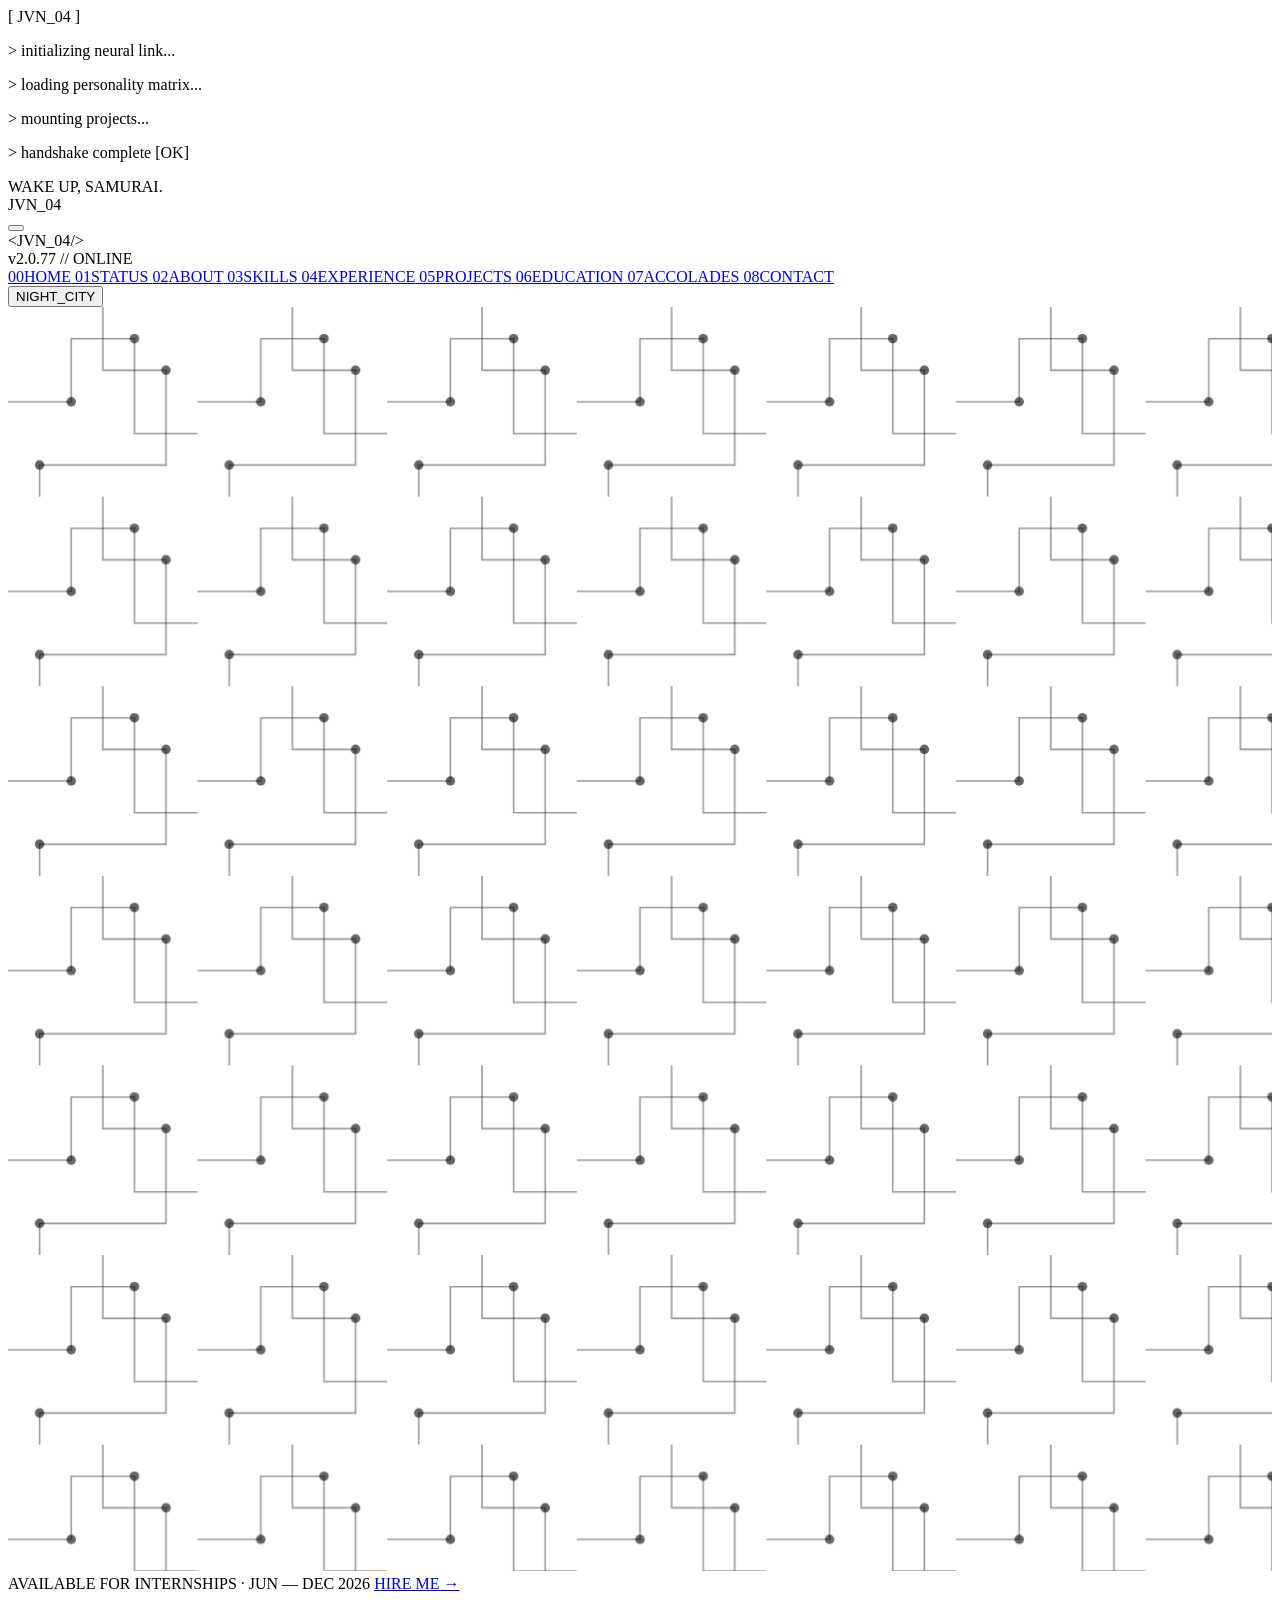
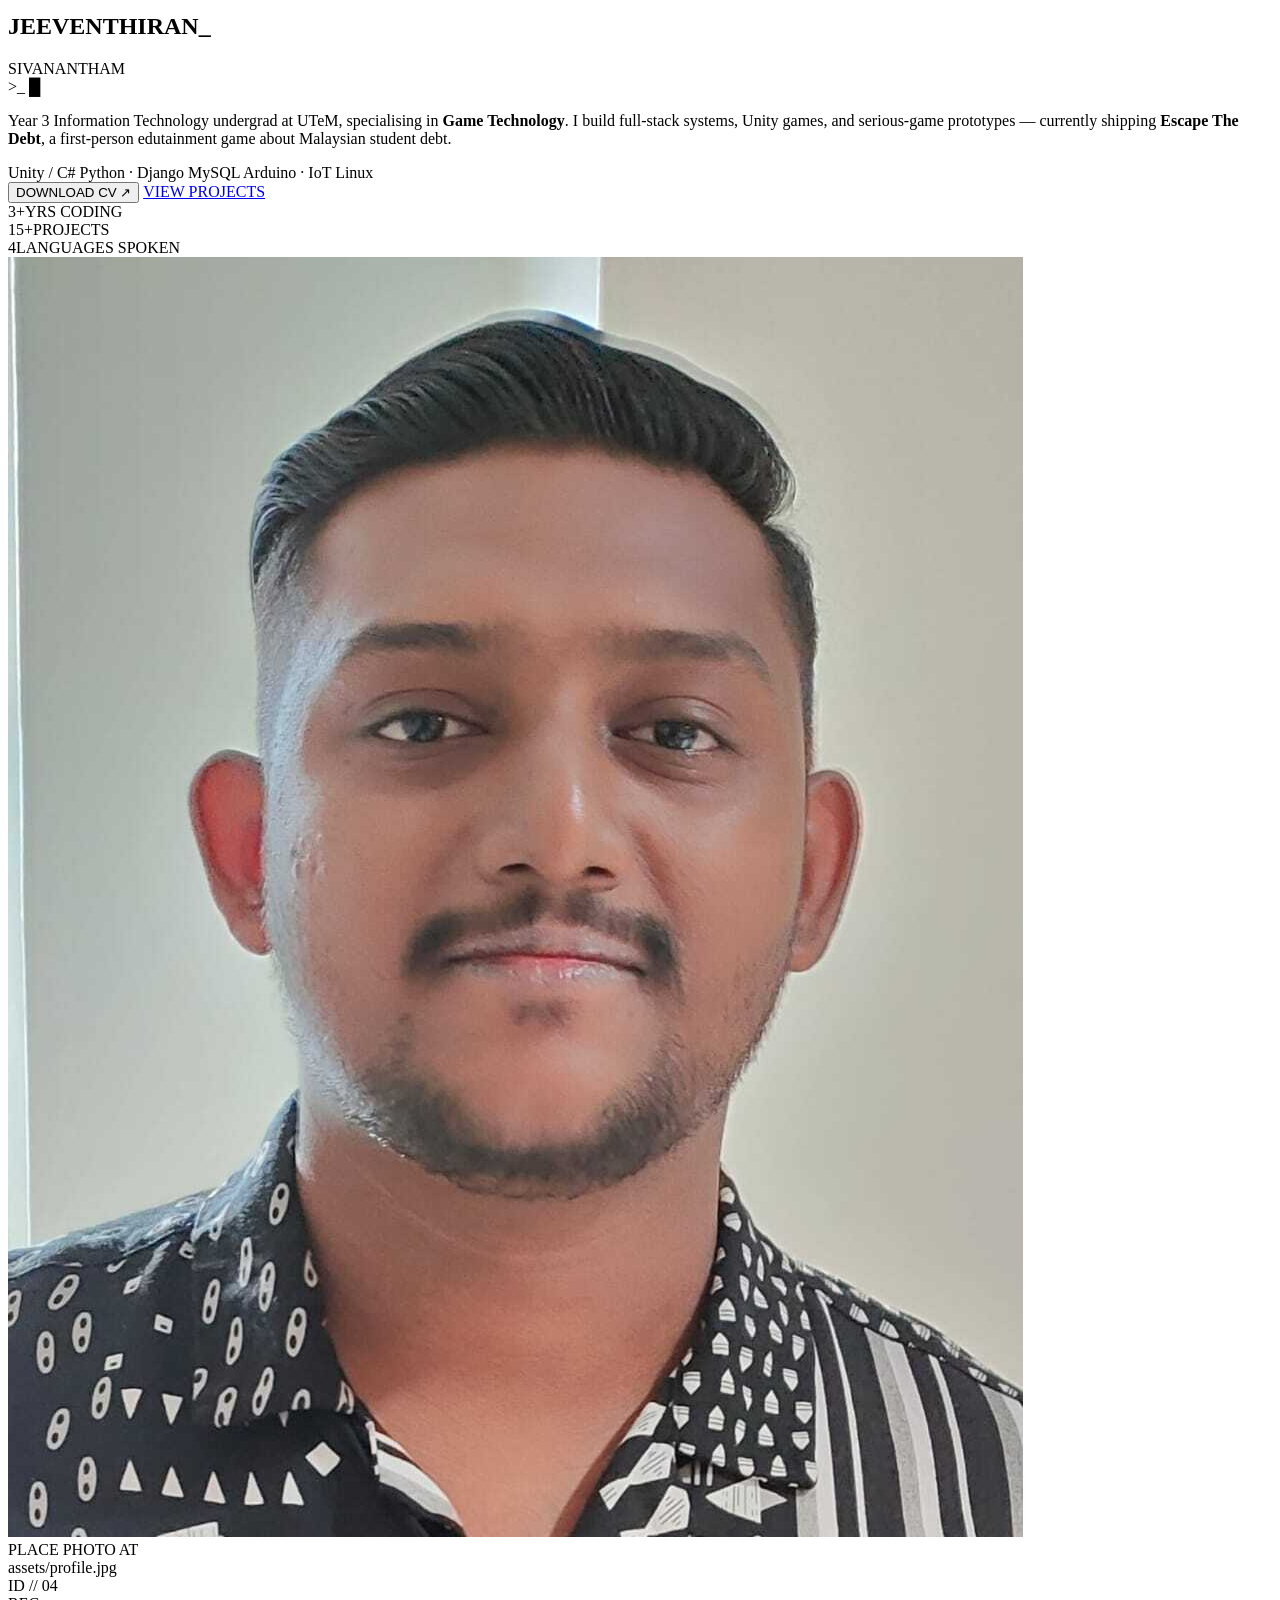
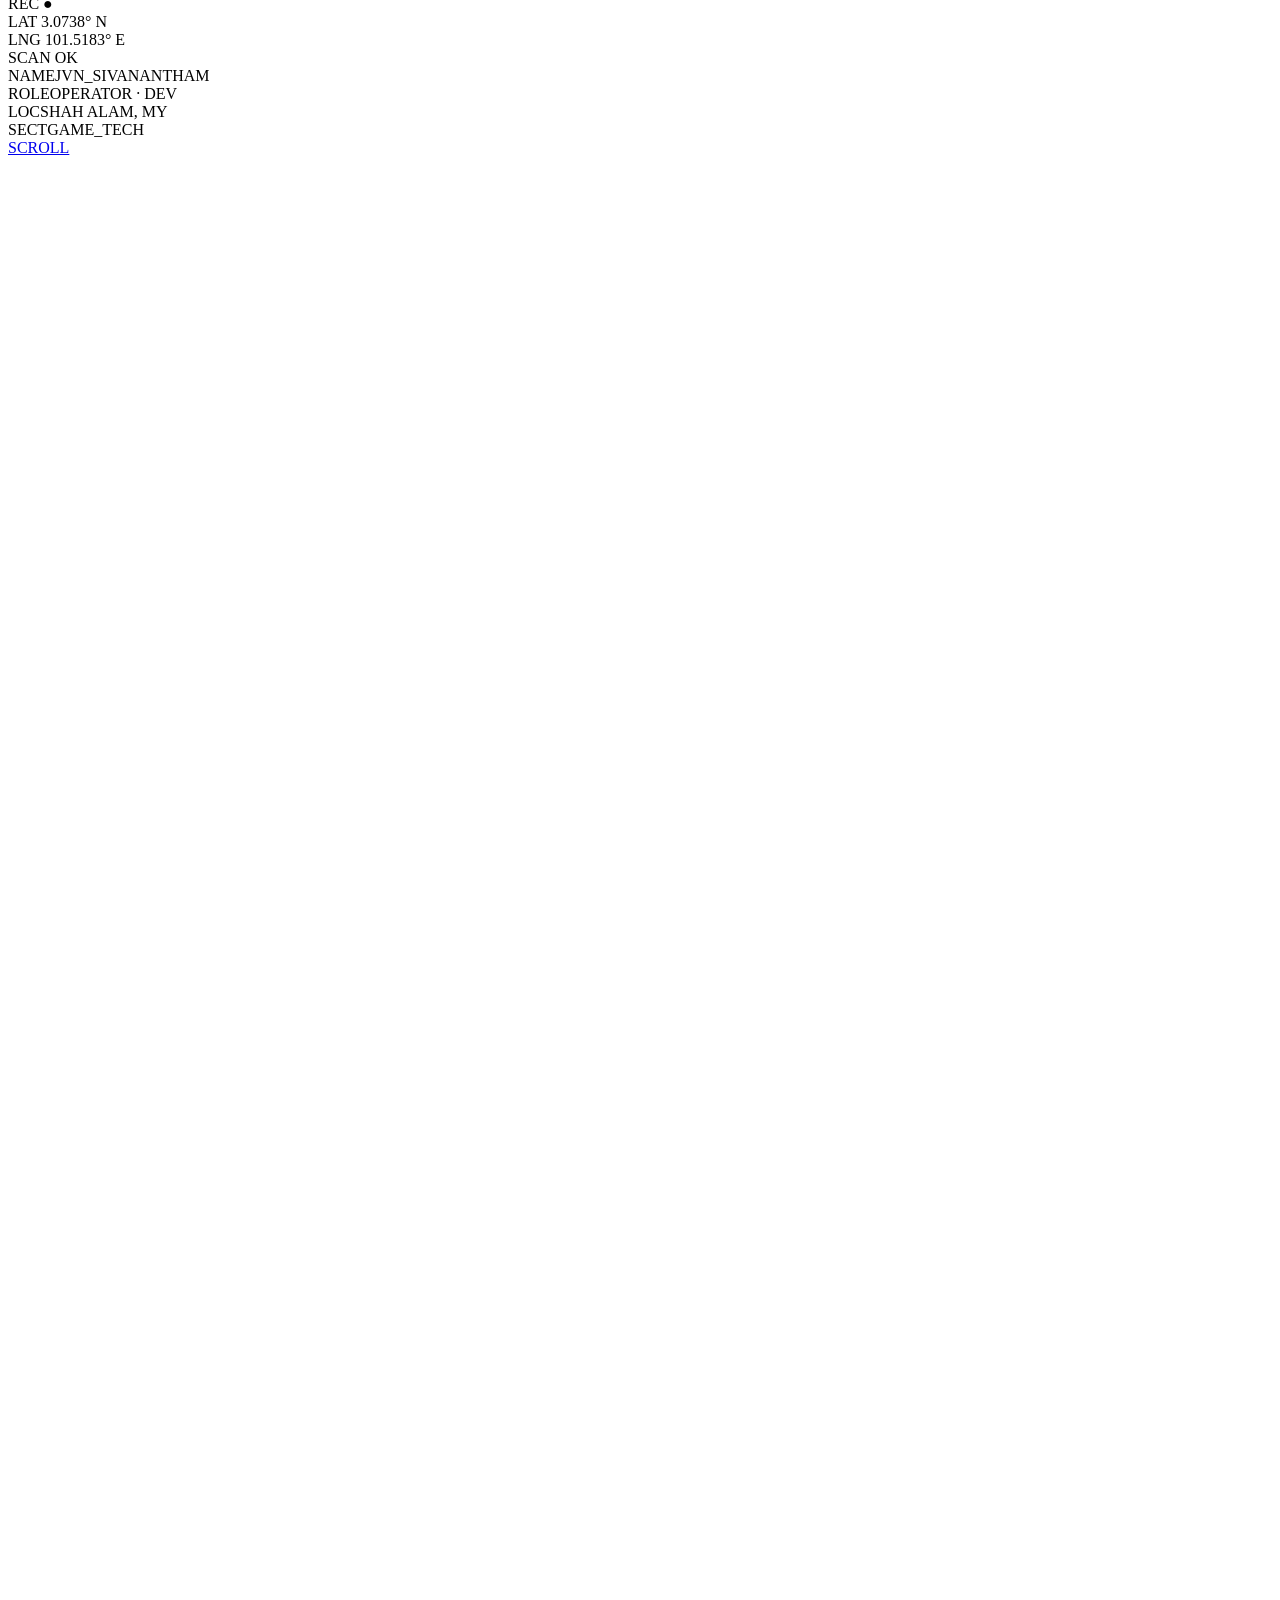
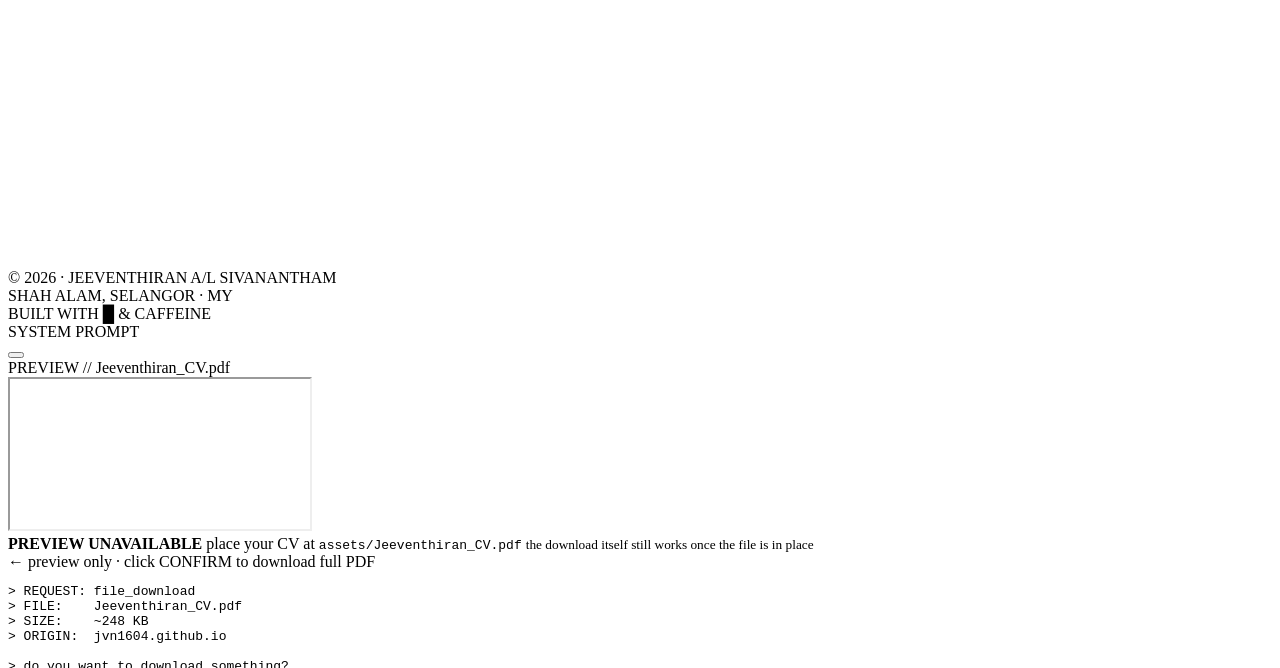
==== index.html @ 25dc11e0 "Update index.html" ====
<!DOCTYPE html>
<html lang="en" data-theme="dark">
<head>
  <meta charset="UTF-8" />
  <meta name="viewport" content="width=device-width, initial-scale=1.0" />
  <meta name="description" content="Jeeventhiran Sivanantham — Year 3 IT undergrad at UTeM specialising in Game Technology. Currently shipping Escape The Debt (Unity 6 URP serious game). Open for internships, Jun—Dec 2026." />
  <meta name="author" content="Jeeventhiran Sivanantham" />
  <meta name="keywords" content="Jeeventhiran, Sivanantham, UTeM, Game Technology, Unity, Django, Python, internship, Malaysia, portfolio, Shah Alam" />
  <meta name="theme-color" content="#FCEE0A" />

  <!-- favicon -->
  <link rel="icon" type="image/svg+xml" href="assets/favicon.svg" />
  <link rel="apple-touch-icon" href="assets/favicon.svg" />

  <!-- canonical & OpenGraph (social previews on WhatsApp, LinkedIn, Discord, etc.) -->
  <link rel="canonical" href="https://Jvn1604.github.io/" />
  <meta property="og:type" content="website" />
  <meta property="og:url" content="https://Jvn1604.github.io/" />
  <meta property="og:title" content="JVN_04 // Jeeventhiran — Game Tech &amp; Full-Stack Dev" />
  <meta property="og:description" content="Year 3 IT undergrad at UTeM, specialising in Game Technology. Currently shipping Escape The Debt. Open for internships." />
  <meta property="og:image" content="https://Jvn1604.github.io/assets/og-image.png" />
  <meta property="og:image:width" content="1200" />
  <meta property="og:image:height" content="630" />
  <meta property="og:image:alt" content="Jeeventhiran Sivanantham — cyberpunk-themed portfolio" />
  <meta property="og:locale" content="en_MY" />
  <meta property="og:site_name" content="Jeeventhiran's Portfolio" />

  <!-- Twitter card -->
  <meta name="twitter:card" content="summary_large_image" />
  <meta name="twitter:title" content="JVN_04 // Jeeventhiran — Game Tech &amp; Full-Stack Dev" />
  <meta name="twitter:description" content="Year 3 IT undergrad at UTeM. Currently shipping Escape The Debt. Open for internships." />
  <meta name="twitter:image" content="https://Jvn1604.github.io/assets/og-image.png" />

  <title>JVN_04 // Jeeventhiran Sivanantham — Game Tech &amp; Full-Stack Dev</title>

  <!-- Fonts -->
  <link rel="preconnect" href="https://fonts.googleapis.com">
  <link rel="preconnect" href="https://fonts.gstatic.com" crossorigin>
  <link href="https://fonts.googleapis.com/css2?family=Orbitron:wght@500;600;700;800;900&family=Rajdhani:wght@300;400;500;600;700&family=Share+Tech+Mono&display=swap" rel="stylesheet">

  <!-- Lucide Icons -->
  <script src="https://unpkg.com/lucide@latest/dist/umd/lucide.min.js"></script>

  <!-- AOS scroll animations -->
  <link href="https://unpkg.com/aos@2.3.1/dist/aos.css" rel="stylesheet">
  <script src="https://unpkg.com/aos@2.3.1/dist/aos.js" defer></script>

  <!-- GSAP -->
  <script src="https://cdnjs.cloudflare.com/ajax/libs/gsap/3.12.5/gsap.min.js"></script>

  <link rel="stylesheet" href="style.css" />
</head>
<body>

  <!-- ╔══ BOOT SEQUENCE ══╗ -->
  <div id="boot-loader">
    <div class="boot-inner">
      <div class="boot-logo">
        <span class="boot-bracket">[</span>
        <span class="boot-text">JVN_04</span>
        <span class="boot-bracket">]</span>
      </div>
      <div class="boot-lines">
        <p><span class="boot-prompt">&gt;</span> initializing neural link<span class="boot-dots">...</span></p>
        <p><span class="boot-prompt">&gt;</span> loading personality matrix<span class="boot-dots">...</span></p>
        <p><span class="boot-prompt">&gt;</span> mounting projects<span class="boot-dots">...</span></p>
        <p><span class="boot-prompt">&gt;</span> handshake complete <span class="boot-ok">[OK]</span></p>
      </div>
      <div class="boot-bar"><div class="boot-bar-fill"></div></div>
      <div class="boot-status">WAKE UP, SAMURAI.</div>
    </div>
    <div class="boot-scanlines"></div>
  </div>

  <!-- ╔══ CUSTOM CURSOR ══╗ -->
  <div class="cursor-dot"></div>
  <div class="cursor-ring"></div>

  <!-- ╔══ SCROLL PROGRESS ══╗ -->
  <div class="scroll-progress"><div class="scroll-progress-bar"></div></div>

  <!-- ╔══ MOBILE TOPBAR ══╗ -->
  <header class="topbar">
    <div class="topbar-logo">JVN_04</div>
    <button class="hamburger" aria-label="Open menu">
      <span></span><span></span><span></span>
    </button>
  </header>

  <!-- ╔══ SIDEBAR NAV ══╗ -->
  <aside class="sidebar">
    <div class="sidebar-head">
      <div class="sidebar-logo">
        <span class="sl-bracket">&lt;</span>JVN_04<span class="sl-bracket">/&gt;</span>
      </div>
      <div class="sidebar-tag">v2.0.77 // ONLINE</div>
    </div>

    <nav class="sidebar-nav">
      <a href="#hero"       data-section="hero"       class="nav-link active">
        <span class="nav-num">00</span><span class="nav-label">HOME</span>
        <i data-lucide="terminal"></i>
      </a>
      <a href="#status"     data-section="status"     class="nav-link">
        <span class="nav-num">01</span><span class="nav-label">STATUS</span>
        <i data-lucide="activity"></i>
      </a>
      <a href="#about"      data-section="about"      class="nav-link">
        <span class="nav-num">02</span><span class="nav-label">ABOUT</span>
        <i data-lucide="user"></i>
      </a>
      <a href="#skills"     data-section="skills"     class="nav-link">
        <span class="nav-num">03</span><span class="nav-label">SKILLS</span>
        <i data-lucide="cpu"></i>
      </a>
      <a href="#experience" data-section="experience" class="nav-link">
        <span class="nav-num">04</span><span class="nav-label">EXPERIENCE</span>
        <i data-lucide="briefcase"></i>
      </a>
      <a href="#projects"   data-section="projects"   class="nav-link">
        <span class="nav-num">05</span><span class="nav-label">PROJECTS</span>
        <i data-lucide="folder-git-2"></i>
      </a>
      <a href="#education"  data-section="education"  class="nav-link">
        <span class="nav-num">06</span><span class="nav-label">EDUCATION</span>
        <i data-lucide="graduation-cap"></i>
      </a>
      <a href="#achievements" data-section="achievements" class="nav-link">
        <span class="nav-num">07</span><span class="nav-label">ACCOLADES</span>
        <i data-lucide="award"></i>
      </a>
      <a href="#contact"    data-section="contact"    class="nav-link">
        <span class="nav-num">08</span><span class="nav-label">CONTACT</span>
        <i data-lucide="signal"></i>
      </a>
    </nav>

    <div class="sidebar-foot">
      <button class="theme-toggle" aria-label="Toggle theme">
        <i data-lucide="moon" class="theme-icon-dark"></i>
        <i data-lucide="sun" class="theme-icon-light"></i>
        <span class="theme-label">NIGHT_CITY</span>
      </button>
      <div class="sidebar-socials">
        <a href="https://github.com/Jvn1604" target="_blank" rel="noopener" aria-label="GitHub"><i data-lucide="github"></i></a>
        <a href="https://www.linkedin.com/in/jeeventhiran-sivanantham-b5abb9261/" target="_blank" rel="noopener" aria-label="LinkedIn"><i data-lucide="linkedin"></i></a>
        <a href="mailto:jeeven1604@gmail.com" aria-label="Email"><i data-lucide="mail"></i></a>
      </div>
    </div>
  </aside>

  <!-- ╔══ MAIN ══╗ -->
  <main class="main">

    <!-- ───── HERO ───── -->
    <section id="hero" class="section hero">
      <div class="hero-bg">
        <svg class="hero-circuit" viewBox="0 0 800 800" preserveAspectRatio="xMidYMid slice" aria-hidden="true">
          <defs>
            <pattern id="circuit" width="120" height="120" patternUnits="userSpaceOnUse">
              <path d="M0,60 L40,60 L40,20 L80,20 L80,80 L120,80" stroke="currentColor" stroke-width="1" fill="none" opacity="0.4"/>
              <path d="M60,0 L60,40 L100,40 L100,100 L20,100 L20,120" stroke="currentColor" stroke-width="1" fill="none" opacity="0.4"/>
              <circle cx="40" cy="60" r="3" fill="currentColor" opacity="0.6"/>
              <circle cx="80" cy="20" r="3" fill="currentColor" opacity="0.6"/>
              <circle cx="100" cy="40" r="3" fill="currentColor" opacity="0.6"/>
              <circle cx="20" cy="100" r="3" fill="currentColor" opacity="0.6"/>
            </pattern>
          </defs>
          <rect width="800" height="800" fill="url(#circuit)"/>
        </svg>
        <div class="hero-scanlines"></div>
        <div class="hero-stripes"></div>
      </div>

      <div class="hero-grid">
        <div class="hero-left">
          <div class="hero-meta hero-meta-hire">
            <span class="meta-dot"></span>
            <span class="meta-label">AVAILABLE FOR INTERNSHIPS</span>
            <span class="meta-divider">·</span>
            <span class="meta-window">JUN — DEC 2026</span>
            <a href="#contact" class="meta-link">HIRE ME →</a>
          </div>

          <h1 class="hero-name" data-glitch="JEEVENTHIRAN">
            JEEVENTHIRAN<span class="cursor-blink">_</span>
          </h1>
          <div class="hero-surname">SIVANANTHAM</div>

          <div class="hero-typed">
            <span class="typed-prefix">&gt;_</span>
            <span class="typed-text"></span><span class="typed-caret">█</span>
          </div>

          <p class="hero-bio">
            Year 3 Information Technology undergrad at UTeM, specialising in <strong>Game Technology</strong>.
            I build full-stack systems, Unity games, and serious-game prototypes —
            currently shipping <strong>Escape The Debt</strong>, a first-person edutainment game about Malaysian student debt.
          </p>

          <div class="hero-tags">
            <span class="tag">Unity / C#</span>
            <span class="tag">Python · Django</span>
            <span class="tag">MySQL</span>
            <span class="tag">Arduino · IoT</span>
            <span class="tag">Linux</span>
          </div>

          <div class="hero-cta">
            <button class="btn btn-primary btn-cv">
              <i data-lucide="download"></i>
              <span>DOWNLOAD CV</span>
              <span class="btn-arrow">↗</span>
            </button>
            <a href="#projects" class="btn btn-outline">
              <i data-lucide="folder-open"></i>
              <span>VIEW PROJECTS</span>
            </a>
          </div>

          <div class="hero-stats">
            <div class="hstat"><span class="hstat-num">3+</span><span class="hstat-lbl">YRS CODING</span></div>
            <div class="hstat"><span class="hstat-num">15+</span><span class="hstat-lbl">PROJECTS</span></div>
            <div class="hstat"><span class="hstat-num">4</span><span class="hstat-lbl">LANGUAGES SPOKEN</span></div>
          </div>
        </div>

        <div class="hero-right">
          <div class="photo-frame">
            <div class="photo-corner tl"></div>
            <div class="photo-corner tr"></div>
            <div class="photo-corner bl"></div>
            <div class="photo-corner br"></div>

            <div class="photo-img">
              <!-- replace src with your portrait -->
              <img src="assets/profile.jpg" alt="Jeeventhiran Sivanantham" onerror="this.style.display='none'; this.nextElementSibling.style.display='flex';" />
              <div class="photo-placeholder">
                <i data-lucide="user"></i>
                <span>PLACE&nbsp;PHOTO&nbsp;AT<br/>assets/profile.jpg</span>
              </div>
              <div class="photo-scan"></div>
              <div class="photo-hud-tl">ID&nbsp;//&nbsp;04</div>
              <div class="photo-hud-tr">REC ●</div>
              <div class="photo-hud-bl">LAT&nbsp;3.0738°&nbsp;N<br/>LNG&nbsp;101.5183°&nbsp;E</div>
              <div class="photo-hud-br">SCAN&nbsp;OK</div>
            </div>

            <div class="photo-label">
              <div class="pl-row"><span>NAME</span><span>JVN_SIVANANTHAM</span></div>
              <div class="pl-row"><span>ROLE</span><span>OPERATOR · DEV</span></div>
              <div class="pl-row"><span>LOC</span><span>SHAH ALAM, MY</span></div>
              <div class="pl-row"><span>SECT</span><span>GAME_TECH</span></div>
            </div>
          </div>
        </div>
      </div>

      <a href="#about" class="hero-scroll" aria-label="Scroll to about">
        <span>SCROLL</span>
        <i data-lucide="chevron-down"></i>
      </a>
    </section>

    <!-- ───── STATUS BOARD ───── -->
    <section id="status" class="section status-section" aria-label="Current status">
      <div class="status-board" data-aos="fade-up">
        <div class="status-header">
          <div class="status-header-l">
            <span class="status-header-bracket">[</span>
            JVN_STATUS.LOG
            <span class="status-header-bracket">]</span>
          </div>
          <div class="status-header-r">
            <span class="status-led"></span> LIVE
          </div>
        </div>
        <div class="status-rows">
          <div class="status-row">
            <span class="status-dot"></span>
            <span class="status-key">CURRENTLY_BUILDING</span>
            <span class="status-val">Kayal Organizer Modal · <em>Escape The Debt</em> (FYP)</span>
          </div>
          <div class="status-row">
            <span class="status-dot"></span>
            <span class="status-key">LAST_COMMIT</span>
            <span class="status-val" data-since="2026-06-27">checking…</span>
          </div>
          <div class="status-row">
            <span class="status-dot"></span>
            <span class="status-key">FOCUS</span>
            <span class="status-val">Unity 6 URP · C# · Serious Game Design</span>
          </div>
          <div class="status-row">
            <span class="status-dot"></span>
            <span class="status-key">LOCATION</span>
            <span class="status-val">Shah Alam, Selangor · <span data-localtime>--:--</span></span>
          </div>
          <div class="status-row">
            <span class="status-dot"></span>
            <span class="status-key">AVAILABILITY</span>
            <span class="status-val">Internship · Jun → Dec 2026 · <a href="#contact">open channel →</a></span>
          </div>
        </div>
      </div>
    </section>

    <!-- ───── ABOUT ───── -->
    <section id="about" class="section">
      <div class="sec-head" data-aos="fade-up">
        <div class="sec-label">// 02 — about</div>
        <h2 class="sec-title" data-glitch="WHO IS JVN_04">WHO IS JVN_04</h2>
        <div class="sec-rule"></div>
      </div>

      <div class="about-grid">
        <div class="about-text" data-aos="fade-up">
          <p>
            I'm a <strong>Game Technology</strong> undergraduate at Universiti Teknikal Malaysia Melaka (UTeM),
            currently in my third year and deep in production on my Final Year Project.
            Before UTeM I completed a <strong>Diploma in Digital Technology</strong> at Politeknik Mersing
            (Dean's List, two consecutive semesters).
          </p>
          <p>
            My toolbelt sits at the intersection of <strong>software, hardware and games</strong> —
            Django + MySQL for backend systems, Unity for serious games and VR, and Arduino for the IoT side.
            I treat every project as an excuse to ship something useful and learn one new tool.
          </p>
          <p>
            Outside the editor I read way too much sci-fi, speak four languages
            (English, Bahasa Malaysia, Tamil, Malayalam), and occasionally mod my own keyboard.
          </p>
        </div>

        <div class="about-stats" data-aos="fade-up" data-aos-delay="100">
          <div class="stat-card">
            <div class="stat-icon"><i data-lucide="award"></i></div>
            <div class="stat-num">2x</div>
            <div class="stat-lbl">Dean's List Semesters</div>
          </div>
          <div class="stat-card">
            <div class="stat-icon"><i data-lucide="languages"></i></div>
            <div class="stat-num">4</div>
            <div class="stat-lbl">Languages Fluent</div>
          </div>
          <div class="stat-card">
            <div class="stat-icon"><i data-lucide="git-branch"></i></div>
            <div class="stat-num">15+</div>
            <div class="stat-lbl">GitHub Projects</div>
          </div>
          <div class="stat-card">
            <div class="stat-icon"><i data-lucide="gamepad-2"></i></div>
            <div class="stat-num">3</div>
            <div class="stat-lbl">Game Prototypes Shipped</div>
          </div>
        </div>
      </div>
      <div class="languages-block" data-aos="fade-up" data-aos-delay="150">
        <div class="lang-head">
          <i data-lucide="languages"></i>
          <span>LANGUAGES_LOADED // 04</span>
          <span class="lang-hint">spoken + written</span>
        </div>
        <div class="lang-rows">
          <div class="lang-row" data-pct="100">
            <span class="lang-code">TA</span>
            <span class="lang-name">Tamil</span>
            <span class="lang-level">NATIVE</span>
            <div class="lang-track"><div class="lang-fill"></div></div>
          </div>
          <div class="lang-row" data-pct="95">
            <span class="lang-code">EN</span>
            <span class="lang-name">English</span>
            <span class="lang-level">FLUENT</span>
            <div class="lang-track"><div class="lang-fill"></div></div>
          </div>
          <div class="lang-row" data-pct="92">
            <span class="lang-code">MS</span>
            <span class="lang-name">Bahasa Malaysia</span>
            <span class="lang-level">FLUENT</span>
            <div class="lang-track"><div class="lang-fill"></div></div>
          </div>
          <div class="lang-row" data-pct="85">
            <span class="lang-code">ML</span>
            <span class="lang-name">Malayalam</span>
            <span class="lang-level">CONVERSATIONAL</span>
            <div class="lang-track"><div class="lang-fill"></div></div>
          </div>
        </div>
      </div>

      <div class="gh-activity" data-aos="fade-up" data-aos-delay="200">
        <div class="gh-activity-head">
          <i data-lucide="github"></i>
          <span>GITHUB_ACTIVITY // @Jvn1604</span>
          <a href="https://github.com/Jvn1604" target="_blank" rel="noopener" class="gh-link">view profile →</a>
        </div>
        <div class="gh-cards">
          <div class="gh-card">
            <img
              alt="Jeeventhiran's GitHub stats"
              data-gh-stats="stats"
              loading="lazy"
              src="https://github-readme-stats.vercel.app/api?username=Jvn1604&show_icons=true&hide_border=true&bg_color=00000000&title_color=FCEE0A&icon_color=FCEE0A&text_color=E8E8E8&ring_color=00F0FF" />
          </div>
          <div class="gh-card">
            <img
              alt="Top languages used"
              data-gh-stats="langs"
              loading="lazy"
              src="https://github-readme-stats.vercel.app/api/top-langs/?username=Jvn1604&hide_border=true&bg_color=00000000&title_color=FCEE0A&text_color=E8E8E8&layout=compact&langs_count=8" />
          </div>
        </div>
      </div>

    </section>

    <!-- ───── SKILLS ───── -->
    <section id="skills" class="section section-alt">
      <div class="sec-head" data-aos="fade-up">
        <div class="sec-label">// 03 — skills</div>
        <h2 class="sec-title" data-glitch="LOADOUT">LOADOUT</h2>
        <div class="sec-rule"></div>
      </div>

      <div class="skills-cols">
        <!-- Column: Bars -->
        <div class="skills-bars" data-aos="fade-up">
          <h3 class="skills-sub">CORE PROFICIENCY</h3>
          <div class="skill-row" data-pct="85">
            <div class="skill-name"><i data-lucide="code-2"></i> Python / Django</div>
            <div class="skill-meta"><span class="skill-pct">85%</span></div>
            <div class="skill-track"><div class="skill-fill"></div></div>
          </div>
          <div class="skill-row" data-pct="80">
            <div class="skill-name"><i data-lucide="gamepad-2"></i> Unity · C#</div>
            <div class="skill-meta"><span class="skill-pct">80%</span></div>
            <div class="skill-track"><div class="skill-fill"></div></div>
          </div>
          <div class="skill-row" data-pct="80">
            <div class="skill-name"><i data-lucide="database"></i> MySQL · SQL Server</div>
            <div class="skill-meta"><span class="skill-pct">80%</span></div>
            <div class="skill-track"><div class="skill-fill"></div></div>
          </div>
          <div class="skill-row" data-pct="75">
            <div class="skill-name"><i data-lucide="layout"></i> HTML · CSS · JS</div>
            <div class="skill-meta"><span class="skill-pct">75%</span></div>
            <div class="skill-track"><div class="skill-fill"></div></div>
          </div>
          <div class="skill-row" data-pct="70">
            <div class="skill-name"><i data-lucide="cpu"></i> Arduino · IoT</div>
            <div class="skill-meta"><span class="skill-pct">70%</span></div>
            <div class="skill-track"><div class="skill-fill"></div></div>
          </div>
          <div class="skill-row" data-pct="70">
            <div class="skill-name"><i data-lucide="terminal"></i> Linux · Git</div>
            <div class="skill-meta"><span class="skill-pct">70%</span></div>
            <div class="skill-track"><div class="skill-fill"></div></div>
          </div>
        </div>

        <!-- Column: Stack pills -->
        <div class="skills-stack" data-aos="fade-up" data-aos-delay="100">
          <h3 class="skills-sub">STACK</h3>

          <div class="stack-card">
            <div class="stack-title"><i data-lucide="code-2"></i> LANGUAGES</div>
            <div class="stack-pills">
              <span>Python</span><span>C#</span><span>C / C++</span>
              <span>PHP</span><span>JavaScript</span><span>SQL</span>
            </div>
          </div>

          <div class="stack-card">
            <div class="stack-title"><i data-lucide="layers"></i> FRAMEWORKS</div>
            <div class="stack-pills">
              <span>Django</span><span>Bootstrap 5</span><span>Unity URP</span>
              <span>SteamVR</span>
            </div>
          </div>

          <div class="stack-card">
            <div class="stack-title"><i data-lucide="wrench"></i> TOOLS</div>
            <div class="stack-pills">
              <span>Git</span><span>VS Code</span><span>Blender</span>
              <span>Figma</span><span>Visual Studio</span><span>Packet Tracer</span>
            </div>
          </div>

          <div class="stack-card">
            <div class="stack-title"><i data-lucide="server"></i> SYSTEMS</div>
            <div class="stack-pills">
              <span>Ubuntu Linux</span><span>Windows</span><span>MySQL</span>
              <span>Oracle DB</span><span>Networking</span>
            </div>
          </div>
        </div>
      </div>
    </section>

    <!-- ───── EXPERIENCE ───── -->
    <section id="experience" class="section">
      <div class="sec-head" data-aos="fade-up">
        <div class="sec-label">// 04 — experience</div>
        <h2 class="sec-title" data-glitch="JOB_LOG">JOB_LOG</h2>
        <div class="sec-rule"></div>
      </div>

      <div class="timeline">
        <div class="tl-item" data-aos="fade-up">
          <div class="tl-dot"></div>
          <div class="tl-card">
            <div class="tl-head">
              <div class="tl-date">MAR 2022 — JUL 2022</div>
              <div class="tl-tag">INTERNSHIP</div>
            </div>
            <h3 class="tl-role">Industrial Training Intern — QA Department</h3>
            <div class="tl-company">Top Glove Sdn. Bhd. <span>// world's largest rubber glove manufacturer</span></div>
            <ul class="tl-bullets">
              <li>Built a <strong>Blind Test System</strong> with Python (Django) + Bootstrap 5 + MySQL — automating a fully manual QA workflow.</li>
              <li>Managed database data entry, reporting and maintenance for the QA tracking pipeline.</li>
              <li>Contributed to enterprise-grade internal systems used across the division.</li>
            </ul>
          </div>
        </div>

        <div class="tl-item" data-aos="fade-up">
          <div class="tl-dot"></div>
          <div class="tl-card">
            <div class="tl-head">
              <div class="tl-date">OCT 2022 — 2023</div>
              <div class="tl-tag">FULL-TIME</div>
            </div>
            <h3 class="tl-role">Marketing Executive</h3>
            <div class="tl-company">SVC Global <span>// Astro broadcast affiliate</span></div>
            <ul class="tl-bullets">
              <li>Designed and developed the company website from scratch using HTML, CSS &amp; JavaScript.</li>
              <li>Managed marketing operations, client comms and promotional coordination.</li>
            </ul>
          </div>
        </div>

        <div class="tl-item" data-aos="fade-up">
          <div class="tl-dot"></div>
          <div class="tl-card">
            <div class="tl-head">
              <div class="tl-date">EARLIER</div>
              <div class="tl-tag">PART-TIME</div>
            </div>
            <h3 class="tl-role">Admin &amp; IT Assistant</h3>
            <div class="tl-company">SVC Tuisyen Centre</div>
            <ul class="tl-bullets">
              <li>Maintained student records, scheduling and fee-collection systems.</li>
              <li>Handled day-to-day IT support using office software systems.</li>
            </ul>
          </div>
        </div>
      </div>
    </section>

    <!-- ───── PROJECTS ───── -->
    <section id="projects" class="section section-alt">
      <div class="sec-head" data-aos="fade-up">
        <div class="sec-label">// 05 — projects</div>
        <h2 class="sec-title" data-glitch="MISSIONS">MISSIONS</h2>
        <div class="sec-rule"></div>
      </div>

      <div class="filter-bar" data-aos="fade-up">
        <button class="filter-btn active" data-filter="all">ALL</button>
        <button class="filter-btn" data-filter="game">GAME DEV</button>
        <button class="filter-btn" data-filter="web">FULL-STACK</button>
        <button class="filter-btn" data-filter="hardware">HARDWARE</button>
        <button class="filter-btn" data-filter="academic">ACADEMIC</button>
      </div>

      <!-- FEATURED: Escape The Debt -->
      <article class="project-card featured" data-cat="game academic" data-aos="fade-up">
        <div class="featured-flag">★ FEATURED PROJECT · FINAL YEAR</div>
        <div class="featured-grid">
          <div class="featured-art" id="etd-video">
            <button class="video-play" data-video-id="nqNphGQWkg8" aria-label="Play Escape The Debt gameplay">
              <img src="https://img.youtube.com/vi/nqNphGQWkg8/hqdefault.jpg" alt="Escape The Debt — gameplay thumbnail" loading="lazy" onerror="this.src='https://img.youtube.com/vi/nqNphGQWkg8/mqdefault.jpg'">
              <div class="video-overlay">
                <div class="video-play-btn" aria-hidden="true">
                  <svg viewBox="0 0 24 24" fill="currentColor"><path d="M8 5v14l11-7z"/></svg>
                </div>
                <div class="video-label">▶ WATCH GAMEPLAY · YOUTUBE</div>
              </div>
              <div class="video-hud-tl">REC ●</div>
              <div class="video-hud-tr">YT // FYP_DEMO</div>
              <div class="video-scan"></div>
            </button>
          </div>
          <div class="featured-meta">
            <div class="proj-badge">🎮 UNITY 6 URP · FIRST-PERSON · FYP</div>
            <h3 class="proj-title">Escape The Debt</h3>
            <p class="proj-desc">
              A first-person serious-game prototype that teaches Malaysian undergrads (20–25 y/o) about debt management.
              Players guide <strong>Kayal</strong> through three escape-room levels: the PTPTN Office, a Credit Card Dungeon
              and a BNPL Shopping Trap — solving puzzles around compounding interest, repayment paths and stress management.
            </p>
            <ul class="proj-points">
              <li><i data-lucide="check-circle-2"></i> Custom HUD V3 with stress gradient, day pill &amp; event feed</li>
              <li><i data-lucide="check-circle-2"></i> Kayal Organizer inventory modal w/ 4 colour-coded tabs</li>
              <li><i data-lucide="check-circle-2"></i> Income / Debt / Pending Instalment meter systems</li>
              <li><i data-lucide="check-circle-2"></i> Educational defense layer + Results scene</li>
            </ul>
            <div class="proj-tech">
              <span class="tech-tag">Unity 6 URP</span>
              <span class="tech-tag">C#</span>
              <span class="tech-tag">Blender</span>
              <span class="tech-tag">Figma</span>
              <span class="tech-tag">Serious Game Design</span>
            </div>
            <div class="proj-links">
              <a class="proj-link" href="#"><i data-lucide="external-link"></i> CASE STUDY</a>
              <a class="proj-link" href="https://github.com/Jvn1604" target="_blank"><i data-lucide="github"></i> REPO</a>
            </div>
          </div>
        </div>
      </article>

      <!-- Regular cards grid -->
      <div class="proj-grid">

        <article class="project-card" data-cat="web" data-aos="fade-up">
          <div class="proj-num">/02</div>
          <div class="proj-badge">🏭 QA Automation</div>
          <h3 class="proj-title">Blind Test System</h3>
          <p class="proj-desc">Automated a fully manual quality-assurance blind-testing process at Top Glove. Django + Bootstrap 5 + MySQL, deployed internally for the QA department.</p>
          <div class="proj-tech">
            <span class="tech-tag">Python</span>
            <span class="tech-tag">Django</span>
            <span class="tech-tag">MySQL</span>
            <span class="tech-tag">Bootstrap&nbsp;5</span>
          </div>
        </article>

        <article class="project-card" data-cat="hardware academic" data-aos="fade-up">
          <div class="proj-num">/03</div>
          <div class="proj-badge">🔬 Hardware + Software · Diploma FYP</div>
          <h3 class="proj-title">Biometric Attendance &amp; Payroll System</h3>
          <p class="proj-desc">Automated employee attendance via fingerprint scanning. Built overtime + monthly payroll logic with an admin dashboard for filtering and exporting.</p>
          <div class="proj-tech">
            <span class="tech-tag">PHP</span>
            <span class="tech-tag">MySQL</span>
            <span class="tech-tag">HTML</span>
          </div>
        </article>

        <article class="project-card" data-cat="web" data-aos="fade-up">
          <div class="proj-num">/04</div>
          <div class="proj-badge">🌐 Full-Stack · Work Project</div>
          <h3 class="proj-title">SVC Global Company Website</h3>
          <p class="proj-desc">Designed and shipped a professional site for an Astro broadcast affiliate — from scratch, focused on brand presentation and clear service comms.</p>
          <div class="proj-tech">
            <span class="tech-tag">HTML</span>
            <span class="tech-tag">CSS</span>
            <span class="tech-tag">JavaScript</span>
          </div>
        </article>

        <article class="project-card" data-cat="academic" data-aos="fade-up">
          <div class="proj-num">/05</div>
          <div class="proj-badge">📚 System Design · UTeM Workshop I</div>
          <h3 class="proj-title">Library Management System</h3>
          <p class="proj-desc">Console-based Library Borrowing System in C/C++ — full CRUD, Admin + User modules, automated due-date tracking, overdue penalties and hardened input validation.</p>
          <div class="proj-tech">
            <span class="tech-tag">C</span>
            <span class="tech-tag">C++</span>
          </div>
        </article>

        <article class="project-card" data-cat="game academic" data-aos="fade-up">
          <div class="proj-num">/06</div>
          <div class="proj-badge">🎮 VR · UTeM Workshop II</div>
          <h3 class="proj-title">Wheel of Consequences — VR Quiz Game</h3>
          <p class="proj-desc">Game Designer in a 4-person team. Designed phase-based progression, branching UI, scoring + penalty logic and full UI/UX flowboards across 7 categories.</p>
          <div class="proj-tech">
            <span class="tech-tag">Unity</span>
            <span class="tech-tag">C#</span>
            <span class="tech-tag">SteamVR</span>
          </div>
        </article>

      </div>
    </section>

    <!-- ───── EDUCATION ───── -->
    <section id="education" class="section">
      <div class="sec-head" data-aos="fade-up">
        <div class="sec-label">// 06 — education</div>
        <h2 class="sec-title" data-glitch="DATA_LOG">DATA_LOG</h2>
        <div class="sec-rule"></div>
      </div>

      <div class="edu-grid">
        <div class="edu-card" data-aos="fade-up">
          <div class="edu-year">2023 — PRESENT</div>
          <h3 class="edu-degree">B. Information Technology<br/><span>(Game Technology)</span></h3>
          <div class="edu-school">Universiti Teknikal Malaysia Melaka · UTeM</div>
          <div class="edu-status">Year 3 · Semester 2 · ongoing</div>
        </div>

        <div class="edu-card" data-aos="fade-up" data-aos-delay="100">
          <div class="edu-year">GRADUATED 2022</div>
          <h3 class="edu-degree">Diploma in Digital Technology</h3>
          <div class="edu-school">Politeknik Mersing</div>
          <div class="edu-badge"><i data-lucide="award"></i> Dean's List · 2 consecutive semesters</div>
        </div>
      </div>
    </section>

    <!-- ───── ACHIEVEMENTS ───── -->
    <section id="achievements" class="section">
      <div class="sec-head" data-aos="fade-up">
        <div class="sec-label">// 07 — achievements</div>
        <h2 class="sec-title" data-glitch="ACCOLADES">ACCOLADES</h2>
        <div class="sec-rule"></div>
      </div>

      <div class="ach-grid">
        <article class="ach-card ach-verified" data-aos="fade-up">
          <div class="ach-corner">VERIFIED</div>
          <div class="ach-icon"><i data-lucide="award"></i></div>
          <div class="ach-year">2021 — 2022</div>
          <h3 class="ach-title">Dean's List × 2</h3>
          <div class="ach-issuer">Politeknik Mersing</div>
          <p class="ach-desc">Top-tier academic standing for two consecutive semesters in the Diploma of Digital Technology programme.</p>
          <div class="ach-tags">
            <span>Academic</span>
            <span>GPA &gt; 3.50</span>
          </div>
        </article>

        <article class="ach-card ach-verified" data-aos="fade-up" data-aos-delay="50">
          <div class="ach-corner">SHIPPED</div>
          <div class="ach-icon"><i data-lucide="rocket"></i></div>
          <div class="ach-year">2022</div>
          <h3 class="ach-title">QA System Deployed at Top Glove</h3>
          <div class="ach-issuer">Top Glove Sdn. Bhd. · Industrial Training</div>
          <p class="ach-desc">Built and deployed an internal Blind Test System (Django + MySQL + Bootstrap 5) that automated a fully manual QA workflow for the world's largest rubber glove manufacturer.</p>
          <div class="ach-tags">
            <span>Internship</span>
            <span>Production</span>
          </div>
        </article>

        <article class="ach-card ach-verified" data-aos="fade-up" data-aos-delay="100">
          <div class="ach-corner">TEAM</div>
          <div class="ach-icon"><i data-lucide="users"></i></div>
          <div class="ach-year">2024</div>
          <h3 class="ach-title">VR Game — Wheel of Consequences</h3>
          <div class="ach-issuer">UTeM Workshop II · 4-person team</div>
          <p class="ach-desc">Game Designer role on a SteamVR edutainment game across 7 knowledge categories — designed branching UI, phase progression, scoring &amp; penalty logic.</p>
          <div class="ach-tags">
            <span>Game Design</span>
            <span>SteamVR</span>
          </div>
        </article>

        <article class="ach-card ach-verified" data-aos="fade-up" data-aos-delay="150">
          <div class="ach-corner">LIVE</div>
          <div class="ach-icon"><i data-lucide="gamepad-2"></i></div>
          <div class="ach-year">2025 — 2026</div>
          <h3 class="ach-title">Escape The Debt — FYP in Production</h3>
          <div class="ach-issuer">UTeM · Final Year Project</div>
          <p class="ach-desc">Solo-shipping a Unity 6 URP serious game teaching debt management to Malaysian undergrads. 3 levels (PTPTN, Credit Card, BNPL), 5 game systems, custom HUD &amp; inventory.</p>
          <div class="ach-tags">
            <span>Unity 6</span>
            <span>Solo Dev</span>
            <span>FYP</span>
          </div>
        </article>

        <!-- ─────────────────────────────────────────────────────────
             ADD YOUR OWN ACHIEVEMENTS BELOW.
             Just copy any card above and edit the contents.
             Suggested categories: Certifications · Hackathons ·
             Competitions · Speaking · Workshops · Open Source.
             ────────────────────────────────────────────────────────
        <article class="ach-card" data-aos="fade-up">
          <div class="ach-corner">CERT</div>
          <div class="ach-icon"><i data-lucide="badge-check"></i></div>
          <div class="ach-year">YYYY</div>
          <h3 class="ach-title">Your Certification Name</h3>
          <div class="ach-issuer">Issuing Body</div>
          <p class="ach-desc">One-line description of what you learned / built.</p>
          <div class="ach-tags"><span>Tag</span></div>
        </article>
        -->
      </div>
    </section>

    <!-- ───── CONTACT ───── -->
    <section id="contact" class="section section-alt">
      <div class="sec-head" data-aos="fade-up">
        <div class="sec-label">// 08 — contact</div>
        <h2 class="sec-title" data-glitch="OPEN_CHANNEL">OPEN_CHANNEL</h2>
        <div class="sec-rule"></div>
      </div>

      <div class="contact-wrap" data-aos="fade-up">
        <p class="contact-lead">
          Currently seeking <strong>internship opportunities</strong> in system / software engineering or game development.
          Open to collaborations, freelance gigs, or just a quick chat.
        </p>

        <!-- Contact form -->
        <form class="contact-form" id="contact-form" action="https://formspree.io/f/YOUR_FORMSPREE_ID" method="POST" novalidate>
          <div class="form-head">
            <i data-lucide="send"></i>
            <span>TRANSMIT_MESSAGE.exe</span>
          </div>

          <div class="form-grid">
            <div class="form-row">
              <label for="f-name">&gt; NAME</label>
              <input type="text" id="f-name" name="name" required autocomplete="name" placeholder="who's calling?">
            </div>
            <div class="form-row">
              <label for="f-email">&gt; EMAIL</label>
              <input type="email" id="f-email" name="email" required autocomplete="email" placeholder="route reply to…">
            </div>
          </div>

          <div class="form-row">
            <label for="f-subject">&gt; SUBJECT</label>
            <input type="text" id="f-subject" name="subject" required placeholder="internship offer / freelance / collab / etc.">
          </div>

          <div class="form-row">
            <label for="f-message">&gt; MESSAGE</label>
            <textarea id="f-message" name="message" rows="5" required placeholder="// type your message…"></textarea>
          </div>

          <!-- honeypot — hidden field bots fill, humans don't -->
          <input type="text" name="_gotcha" tabindex="-1" autocomplete="off" style="position:absolute;left:-9999px;">

          <button type="submit" class="btn btn-primary btn-submit">
            <i data-lucide="send"></i>
            <span>TRANSMIT</span>
            <span class="btn-arrow">↗</span>
          </button>

          <div class="form-status" id="form-status" aria-live="polite"></div>
        </form>

        <div class="contact-divider"><span>OR REACH DIRECTLY</span></div>

        <div class="contact-grid">
          <a href="mailto:jeeven1604@gmail.com" class="contact-card">
            <div class="cc-icon"><i data-lucide="mail"></i></div>
            <div class="cc-label">EMAIL</div>
            <div class="cc-value">jeeven1604@gmail.com</div>
          </a>
          <a href="tel:+60165272019" class="contact-card">
            <div class="cc-icon"><i data-lucide="phone"></i></div>
            <div class="cc-label">PHONE</div>
            <div class="cc-value">+60 16-527 2019</div>
          </a>
          <a href="https://github.com/Jvn1604" target="_blank" rel="noopener" class="contact-card">
            <div class="cc-icon"><i data-lucide="github"></i></div>
            <div class="cc-label">GITHUB</div>
            <div class="cc-value">@Jvn1604</div>
          </a>
          <a href="https://www.linkedin.com/in/jeeventhiran-sivanantham-b5abb9261/" target="_blank" rel="noopener" class="contact-card">
            <div class="cc-icon"><i data-lucide="linkedin"></i></div>
            <div class="cc-label">LINKEDIN</div>
            <div class="cc-value">/in/jeeventhiran</div>
          </a>
        </div>

        <div class="contact-cta">
          <button class="btn btn-primary btn-cv">
            <i data-lucide="download"></i>
            <span>DOWNLOAD CV</span>
            <span class="btn-arrow">↗</span>
          </button>
        </div>
      </div>

      <footer class="footer">
        <div class="footer-row">
          <div>© 2026 · JEEVENTHIRAN A/L SIVANANTHAM</div>
          <div>SHAH ALAM, SELANGOR · MY</div>
          <div>BUILT WITH <span class="footer-heart">█</span> &amp; CAFFEINE</div>
        </div>
      </footer>
    </section>

  </main>

  <!-- ╔══ CV DOWNLOAD MODAL ══╗ -->
  <div class="modal" id="cv-modal" role="dialog" aria-modal="true" aria-labelledby="cv-modal-title">
    <div class="modal-card modal-card-wide">
      <div class="modal-header">
        <div class="modal-title" id="cv-modal-title">
          <i data-lucide="alert-triangle"></i>
          SYSTEM PROMPT
        </div>
        <button class="modal-close" aria-label="Close">
          <i data-lucide="x"></i>
        </button>
      </div>

      <div class="modal-split">
        <!-- Left: PDF preview -->
        <div class="cv-preview">
          <div class="cv-preview-head">
            <span class="cv-preview-led"></span>
            PREVIEW // Jeeventhiran_CV.pdf
          </div>
          <div class="cv-preview-frame">
            <iframe id="cv-preview-iframe" src="" title="CV preview" loading="lazy"></iframe>
            <div class="cv-preview-fallback">
              <i data-lucide="file-text"></i>
              <strong>PREVIEW UNAVAILABLE</strong>
              <span>place your CV at <code>assets/Jeeventhiran_CV.pdf</code></span>
              <small>the download itself still works once the file is in place</small>
            </div>
          </div>
          <div class="cv-preview-foot">
            <span>← preview only · click CONFIRM to download full PDF</span>
          </div>
        </div>

        <!-- Right: prompt + actions -->
        <div class="cv-prompt">
          <div class="modal-body">
            <pre class="modal-pre">&gt; <span class="mp-key">REQUEST</span>: file_download
&gt; <span class="mp-key">FILE</span>:    <span class="mp-val">Jeeventhiran_CV.pdf</span>
&gt; <span class="mp-key">SIZE</span>:    ~248 KB
&gt; <span class="mp-key">ORIGIN</span>:  jvn1604.github.io

&gt; do you want to download something? <span class="mp-blink">_</span></pre>
          </div>
          <div class="modal-actions">
            <button class="btn-modal btn-cancel"><span class="key">[N]</span> CANCEL</button>
            <button class="btn-modal btn-confirm"><span class="key">[Y]</span> CONFIRM</button>
          </div>
        </div>
      </div>
    </div>
  </div>

  <script src="script.js"></script>
</body>
</html>
---- style.css ----
/* ═══════════════════════════════════════════════════════════════
   JVN_04 · CYBERPUNK PORTFOLIO · script.js
   ═══════════════════════════════════════════════════════════════ */

(() => {
  'use strict';

  /* ─────────── LUCIDE ─────────── */
  if (window.lucide) lucide.createIcons();

  /* ─────────── BOOT LOADER ─────────── */
  const boot = document.getElementById('boot-loader');
  if (boot) {
    // hide boot after sequence completes (~3.4s)
    window.addEventListener('load', () => {
      setTimeout(() => boot.classList.add('done'), 2800);
      setTimeout(() => { boot.style.display = 'none'; }, 3600);
    });
  }

  /* ─────────── CUSTOM CURSOR ─────────── */
  const dot  = document.querySelector('.cursor-dot');
  const ring = document.querySelector('.cursor-ring');
  const isTouch = matchMedia('(hover: none)').matches;

  if (dot && ring && !isTouch) {
    let mx = 0, my = 0, rx = 0, ry = 0;
    document.addEventListener('mousemove', e => {
      mx = e.clientX; my = e.clientY;
      dot.style.transform = `translate(${mx}px, ${my}px)`;
    });
    (function loop() {
      rx += (mx - rx) * 0.18;
      ry += (my - ry) * 0.18;
      ring.style.transform = `translate(${rx}px, ${ry}px)`;
      requestAnimationFrame(loop);
    })();

    // grow on interactive
    const grow = 'a, button, .nav-link, .filter-btn, .stat-card, .stack-card, .skill-row, .project-card, .contact-card, .tl-card, .edu-card, .photo-frame, [data-glitch]';
    document.querySelectorAll(grow).forEach(el => {
      el.addEventListener('mouseenter', () => ring.classList.add('active'));
      el.addEventListener('mouseleave', () => ring.classList.remove('active'));
    });

    // hide on leave window
    document.addEventListener('mouseleave', () => { dot.style.opacity = '0'; ring.style.opacity = '0'; });
    document.addEventListener('mouseenter', () => { dot.style.opacity = '1'; ring.style.opacity = '1'; });
  }

  /* ─────────── SCROLL PROGRESS ─────────── */
  const bar = document.querySelector('.scroll-progress-bar');
  if (bar) {
    const onScroll = () => {
      const h = document.documentElement;
      const max = (h.scrollHeight - h.clientHeight) || 1;
      bar.style.width = ((h.scrollTop || document.body.scrollTop) / max * 100) + '%';
    };
    document.addEventListener('scroll', onScroll, { passive: true });
    onScroll();
  }

  /* ─────────── SIDEBAR (mobile drawer) ─────────── */
  const sidebar   = document.querySelector('.sidebar');
  const hamburger = document.querySelector('.hamburger');
  const navLinks  = document.querySelectorAll('.nav-link');

  const closeNav = () => { sidebar?.classList.remove('open'); hamburger?.classList.remove('open'); };
  const openNav  = () => { sidebar?.classList.add('open');    hamburger?.classList.add('open'); };

  if (hamburger && sidebar) {
    hamburger.addEventListener('click', () => {
      sidebar.classList.contains('open') ? closeNav() : openNav();
    });
  }

  // close drawer when nav link clicked on mobile + add a subtle "route" glitch
  navLinks.forEach(link => {
    link.addEventListener('click', e => {
      if (window.innerWidth <= 900) closeNav();
      // mini glitch overlay
      flashGlitch();
    });
  });

  // close on outside click (mobile)
  document.addEventListener('click', e => {
    if (window.innerWidth > 900) return;
    if (!sidebar?.classList.contains('open')) return;
    if (sidebar.contains(e.target) || hamburger?.contains(e.target)) return;
    closeNav();
  });

  /* ─────────── ACTIVE SECTION INDICATOR (IntersectionObserver) ─────────── */
  const sections = document.querySelectorAll('main section[id]');
  const sectionObserver = new IntersectionObserver(entries => {
    entries.forEach(e => {
      if (!e.isIntersecting) return;
      const id = e.target.id;
      navLinks.forEach(l => l.classList.toggle('active', l.dataset.section === id));
      // update URL hash without scroll jump
      if (history.replaceState) {
        history.replaceState(null, '', '#' + id);
      }
    });
  }, { rootMargin: '-40% 0px -55% 0px', threshold: 0 });
  sections.forEach(s => sectionObserver.observe(s));

  /* ─────────── TYPING ANIMATION ─────────── */
  const roles = [
    'Game Technology Student',
    'Full-Stack Developer · Django',
    'Unity / C# Engineer',
    'Arduino · IoT Tinkerer',
    'Currently shipping: Escape The Debt'
  ];
  const typed = document.querySelector('.typed-text');
  if (typed) {
    let ri = 0, ci = 0, deleting = false;
    const tick = () => {
      const word = roles[ri];
      if (!deleting) {
        typed.textContent = word.slice(0, ++ci);
        if (ci === word.length) {
          deleting = true;
          setTimeout(tick, 1700);
          return;
        }
      } else {
        typed.textContent = word.slice(0, --ci);
        if (ci === 0) {
          deleting = false;
          ri = (ri + 1) % roles.length;
        }
      }
      setTimeout(tick, deleting ? 30 : 65);
    };
    tick();
  }

  /* ─────────── SKILL BARS ─────────── */
  const skillRows = document.querySelectorAll('.skill-row');
  const skillObserver = new IntersectionObserver(entries => {
    entries.forEach(e => {
      if (!e.isIntersecting) return;
      const row = e.target;
      const pct = row.dataset.pct || 0;
      row.style.setProperty('--target-pct', pct + '%');
      row.classList.add('animated');
      skillObserver.unobserve(row);
    });
  }, { threshold: 0.4 });
  skillRows.forEach(r => skillObserver.observe(r));

  /* ─────────── PROJECT FILTERS ─────────── */
  const filterBtns = document.querySelectorAll('.filter-btn');
  const projectCards = document.querySelectorAll('.project-card');
  filterBtns.forEach(btn => {
    btn.addEventListener('click', () => {
      filterBtns.forEach(b => b.classList.remove('active'));
      btn.classList.add('active');
      const f = btn.dataset.filter;
      projectCards.forEach(card => {
        const cats = (card.dataset.cat || '').split(' ');
        const show = (f === 'all') || cats.includes(f);
        if (show) {
          card.style.display = '';
          // fade-in
          requestAnimationFrame(() => {
            card.style.opacity = '0';
            card.style.transform = 'translateY(10px)';
            requestAnimationFrame(() => {
              card.style.transition = 'opacity 0.3s ease, transform 0.3s ease';
              card.style.opacity = '1';
              card.style.transform = 'translateY(0)';
            });
          });
        } else {
          card.style.display = 'none';
        }
      });
      flashGlitch();
    });
  });

  /* ─────────── THEME TOGGLE ─────────── */
  const themeBtn = document.querySelector('.theme-toggle');
  const root = document.documentElement;
  const savedTheme = localStorage.getItem('jvn-theme') || 'dark';
  root.setAttribute('data-theme', savedTheme);
  if (themeBtn) {
    themeBtn.addEventListener('click', () => {
      const next = root.getAttribute('data-theme') === 'dark' ? 'light' : 'dark';
      root.setAttribute('data-theme', next);
      localStorage.setItem('jvn-theme', next);
      flashGlitch();
    });
  }

  /* ─────────── CV DOWNLOAD MODAL ─────────── */
  const cvBtns  = document.querySelectorAll('.btn-cv');
  const modal   = document.getElementById('cv-modal');
  const modalClose = modal?.querySelector('.modal-close');
  const confirmBtn = modal?.querySelector('.btn-confirm');
  const cancelBtn  = modal?.querySelector('.btn-cancel');

  const openModal  = () => { modal?.classList.add('open'); document.body.style.overflow = 'hidden'; };
  const closeModal = () => { modal?.classList.remove('open'); document.body.style.overflow = ''; };

  cvBtns.forEach(b => b.addEventListener('click', e => { e.preventDefault(); openModal(); }));
  modalClose?.addEventListener('click', closeModal);
  cancelBtn?.addEventListener('click', closeModal);

  confirmBtn?.addEventListener('click', () => {
    closeModal();
    const a = document.createElement('a');
    // ← place your CV at this path in your repo
    a.href = 'assets/Jeeventhiran_CV.pdf';
    a.download = 'Jeeventhiran_Sivanantham_CV.pdf';
    document.body.appendChild(a);
    a.click();
    a.remove();
  });

  // close on backdrop click + Y/N/Esc shortcuts
  modal?.addEventListener('click', e => { if (e.target === modal) closeModal(); });
  document.addEventListener('keydown', e => {
    if (!modal?.classList.contains('open')) return;
    const k = e.key.toLowerCase();
    if (k === 'y' || k === 'enter') confirmBtn?.click();
    if (k === 'n' || k === 'escape') cancelBtn?.click();
  });

  /* ─────────── GLITCH FLASH (route-switch effect) ─────────── */
  function flashGlitch() {
    const layer = document.createElement('div');
    Object.assign(layer.style, {
      position: 'fixed', inset: '0',
      pointerEvents: 'none', zIndex: '500',
      background: 'repeating-linear-gradient(0deg, rgba(252,238,10,0.05) 0 1px, transparent 1px 3px)',
      mixBlendMode: 'screen',
      opacity: '0.9',
      transition: 'opacity 0.25s ease'
    });
    document.body.appendChild(layer);
    requestAnimationFrame(() => {
      setTimeout(() => layer.style.opacity = '0', 80);
      setTimeout(() => layer.remove(), 380);
    });
  }

  /* ─────────── YOUTUBE LAZY EMBED ─────────── */
  document.querySelectorAll('.video-play').forEach(btn => {
    btn.addEventListener('click', () => {
      const id = btn.dataset.videoId;
      if (!id) return;
      const iframe = document.createElement('iframe');
      iframe.src = `https://www.youtube.com/embed/${id}?autoplay=1&rel=0&modestbranding=1`;
      iframe.title = 'Escape The Debt — gameplay';
      iframe.allow = 'accelerometer; autoplay; clipboard-write; encrypted-media; gyroscope; picture-in-picture';
      iframe.allowFullscreen = true;
      iframe.loading = 'lazy';
      btn.replaceWith(iframe);
    });
  });

  /* ─────────── STATUS BOARD (live data) ─────────── */
  // Last commit "X days ago" calculated from the data-since date
  document.querySelectorAll('[data-since]').forEach(el => {
    const then = new Date(el.dataset.since);
    const now = new Date();
    const days = Math.max(0, Math.floor((now - then) / 86400000));
    let label;
    if (days === 0) label = 'today';
    else if (days === 1) label = 'yesterday';
    else if (days < 7) label = `${days} days ago`;
    else if (days < 30) label = `${Math.floor(days / 7)} week${Math.floor(days / 7) > 1 ? 's' : ''} ago`;
    else label = `${Math.floor(days / 30)} month${Math.floor(days / 30) > 1 ? 's' : ''} ago`;
    el.textContent = label;
  });

  // Live local time for Shah Alam (Malaysia is UTC+8)
  function updateLocalTime() {
    document.querySelectorAll('[data-localtime]').forEach(el => {
      const now = new Date();
      // get Malaysia time regardless of user's timezone
      const myTime = new Date(now.toLocaleString('en-US', { timeZone: 'Asia/Kuala_Lumpur' }));
      const hh = String(myTime.getHours()).padStart(2, '0');
      const mm = String(myTime.getMinutes()).padStart(2, '0');
      el.textContent = `${hh}:${mm} MYT`;
    });
  }
  updateLocalTime();
  setInterval(updateLocalTime, 30000);

  /* ─────────── CONTACT FORM (Formspree) ─────────── */
  const form = document.getElementById('contact-form');
  const formStatus = document.getElementById('form-status');
  if (form && formStatus) {
    form.addEventListener('submit', async (e) => {
      e.preventDefault();
      formStatus.className = 'form-status';
      formStatus.textContent = '';

      // If the user hasn't set up Formspree yet, show a friendly fallback
      const action = form.getAttribute('action');
      if (action.includes('YOUR_FORMSPREE_ID')) {
        formStatus.className = 'form-status error';
        formStatus.textContent = '> form not yet connected. open formspree.io, grab your form ID, paste it into the form action URL.';
        return;
      }

      const data = new FormData(form);
      try {
        const res = await fetch(action, {
          method: 'POST',
          body: data,
          headers: { 'Accept': 'application/json' }
        });
        if (res.ok) {
          formStatus.className = 'form-status success';
          formStatus.textContent = '> TRANSMISSION_OK. message routed. expect a reply within 24h.';
          form.reset();
        } else {
          const json = await res.json().catch(() => ({}));
          formStatus.className = 'form-status error';
          formStatus.textContent = '> ERROR. ' + (json.errors?.[0]?.message || 'transmission failed. try email instead.');
        }
      } catch (err) {
        formStatus.className = 'form-status error';
        formStatus.textContent = '> NETWORK_ERROR. check connection or email directly.';
      }
    });
  }

  /* ─────────── GITHUB STATS THEME-AWARE SWAP ─────────── */
  function refreshGhStats() {
    const isDark = root.getAttribute('data-theme') === 'dark';
    const titleColor = isDark ? 'FCEE0A' : '6B5A00';
    const textColor  = isDark ? 'E8E8E8' : '1A1A1A';
    const iconColor  = isDark ? 'FCEE0A' : '006C7A';

    document.querySelectorAll('[data-gh-stats]').forEach(img => {
      const kind = img.dataset.ghStats;
      const base = (kind === 'langs')
        ? `https://github-readme-stats.vercel.app/api/top-langs/?username=Jvn1604&hide_border=true&bg_color=00000000&layout=compact&langs_count=8`
        : `https://github-readme-stats.vercel.app/api?username=Jvn1604&show_icons=true&hide_border=true&bg_color=00000000`;
      img.src = `${base}&title_color=${titleColor}&text_color=${textColor}&icon_color=${iconColor}`;
    });
  }
  refreshGhStats();
  // re-render when theme switches
  if (themeBtn) {
    themeBtn.addEventListener('click', () => setTimeout(refreshGhStats, 50));
  }

  /* ─────────── AOS INIT (with safety fallback) ─────────── */
  if (window.AOS) {
    AOS.init({
      duration: 700,
      offset: 80,
      easing: 'ease-out-cubic',
      once: true,
      disable: () => matchMedia('(prefers-reduced-motion: reduce)').matches
    });
  } else {
    // AOS didn't load (CDN block, offline, etc.) — force-reveal all content
    document.querySelectorAll('[data-aos]').forEach(el => {
      el.style.opacity = '1';
      el.style.transform = 'none';
    });
  }
  // belt + braces: 1.5s after load, force-reveal anything still hidden
  window.addEventListener('load', () => {
    setTimeout(() => {
      document.querySelectorAll('[data-aos]:not(.aos-animate)').forEach(el => {
        el.style.opacity = '1';
        el.style.transform = 'none';
      });
    }, 1500);
  });

  /* ─────────── GSAP HERO ENTRY (optional polish) ─────────── */
  if (window.gsap) {
    const tl = gsap.timeline({ delay: 3.0 }); // after boot
    tl.from('.hero-meta',    { y: 20, opacity: 0, duration: 0.5, ease: 'power2.out' })
      .from('.hero-name',    { y: 30, opacity: 0, duration: 0.6, ease: 'power3.out' }, '-=0.3')
      .from('.hero-surname', { y: 20, opacity: 0, duration: 0.5, ease: 'power2.out' }, '-=0.3')
      .from('.hero-typed',   { opacity: 0, duration: 0.4 }, '-=0.2')
      .from('.hero-bio',     { y: 16, opacity: 0, duration: 0.4 }, '-=0.2')
      .from('.hero-tags .tag', { y: 10, opacity: 0, duration: 0.3, stagger: 0.04 }, '-=0.2')
      .from('.hero-cta .btn',  { y: 10, opacity: 0, duration: 0.35, stagger: 0.06 }, '-=0.1')
      .from('.hero-stats .hstat', { y: 10, opacity: 0, duration: 0.3, stagger: 0.06 }, '-=0.1')
      .from('.photo-frame',  { scale: 0.92, opacity: 0, duration: 0.6, ease: 'power3.out' }, '-=1.4');
  }

  /* ─────────── INITIAL HASH (so refresh lands at section) ─────────── */
  if (location.hash) {
    setTimeout(() => {
      const el = document.querySelector(location.hash);
      el?.scrollIntoView({ behavior: 'instant', block: 'start' });
    }, 50);
  }

})();
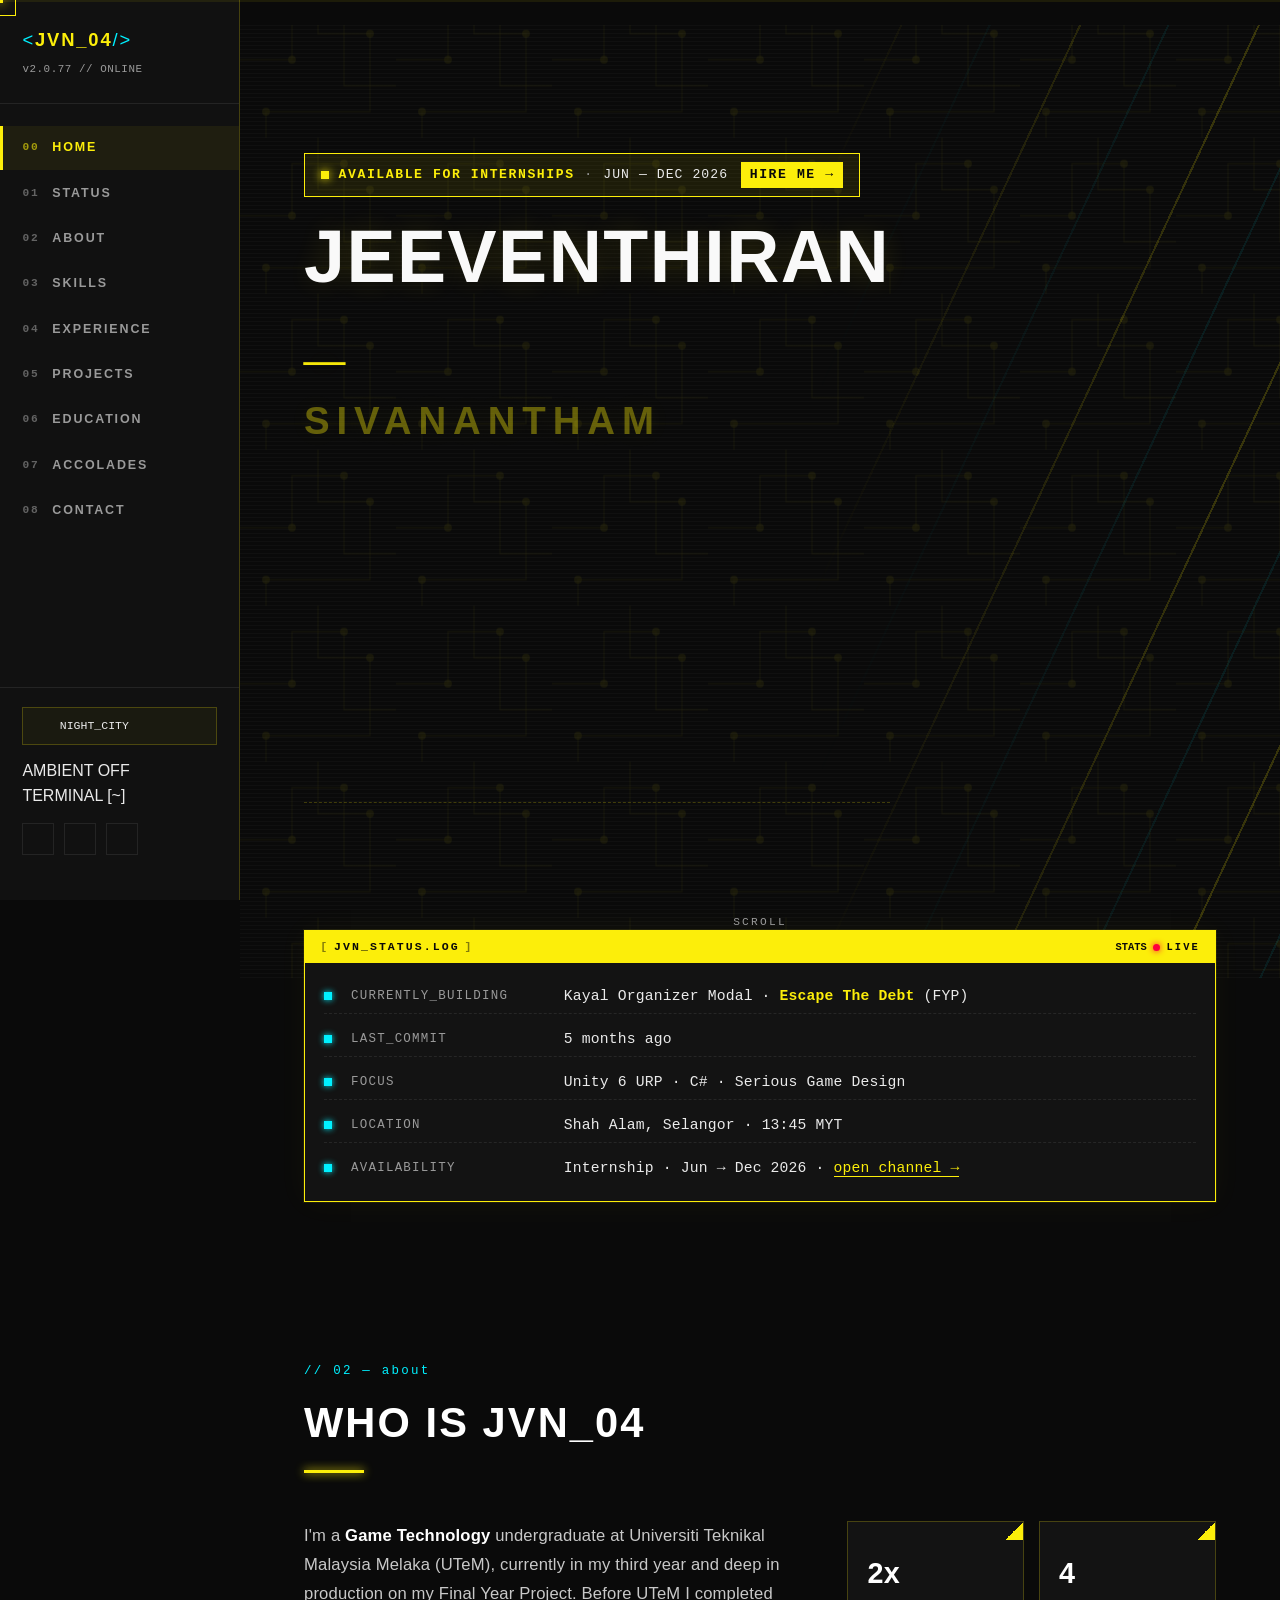
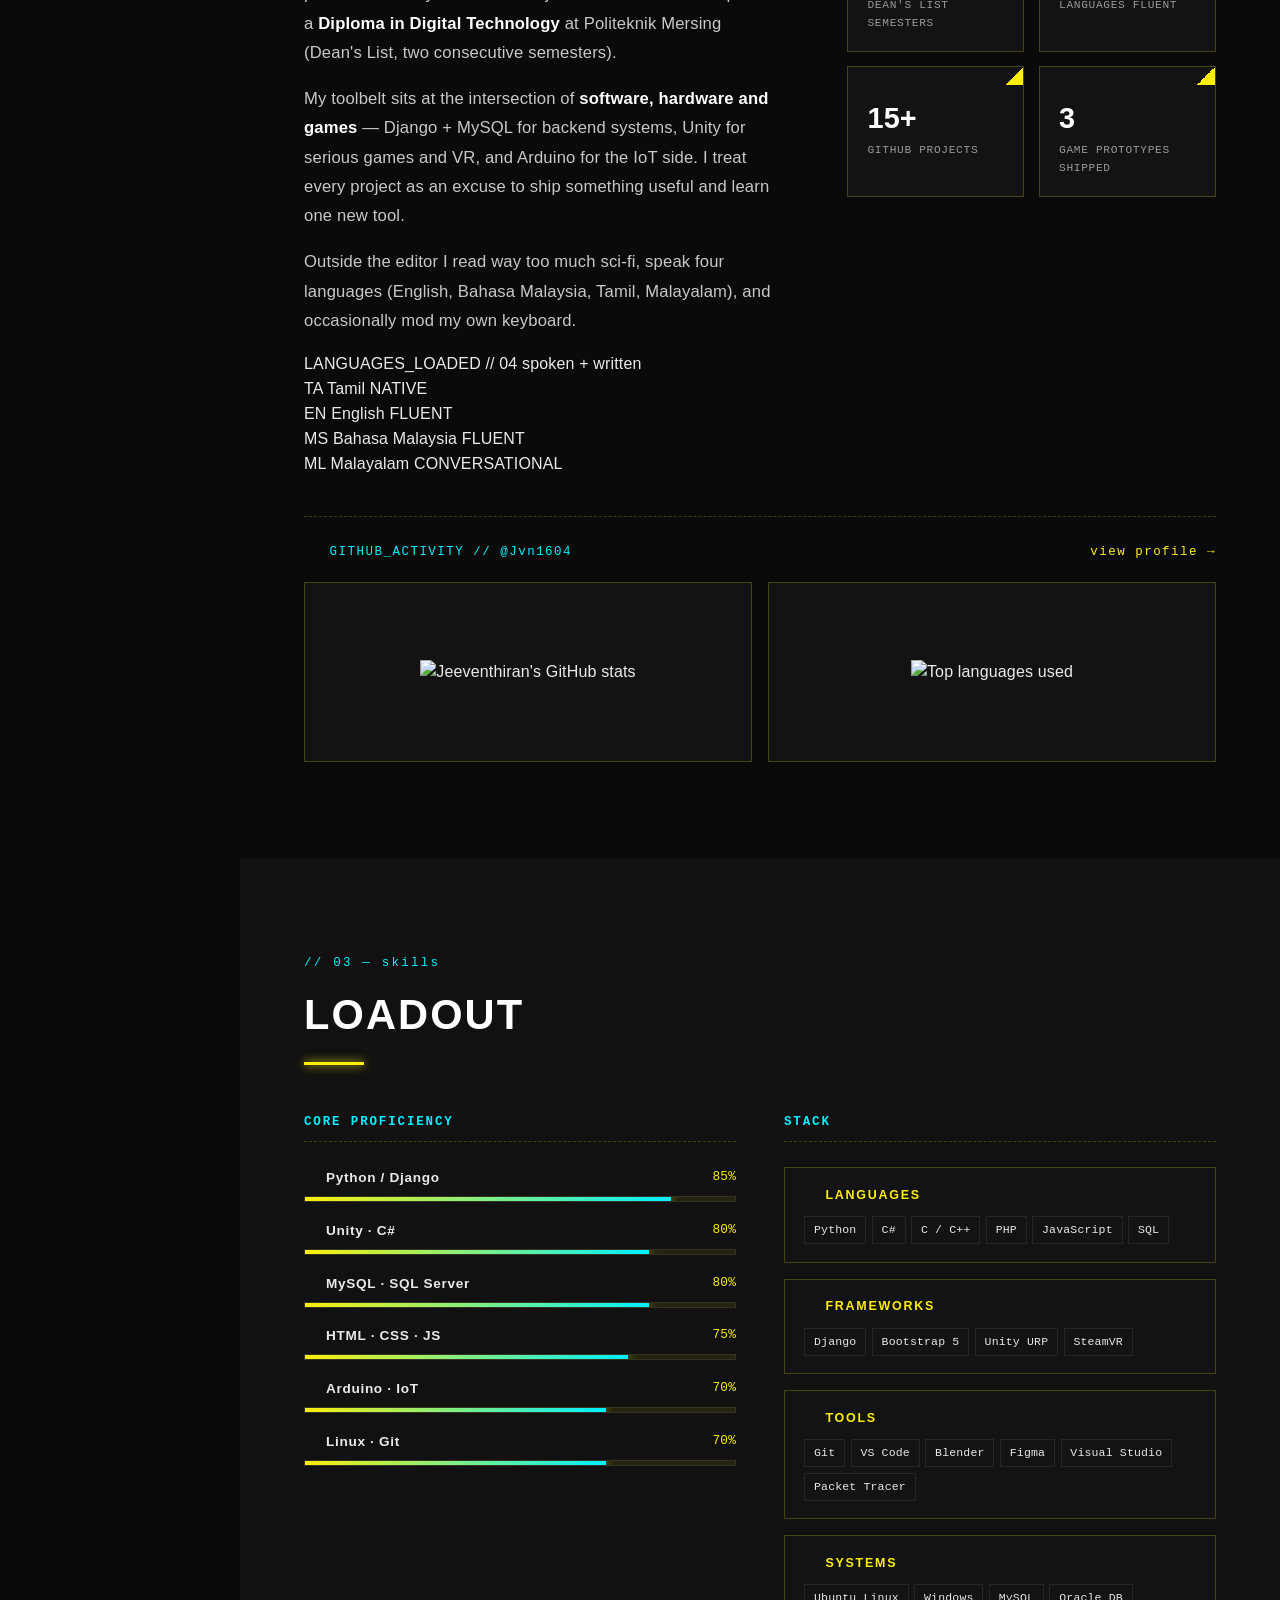
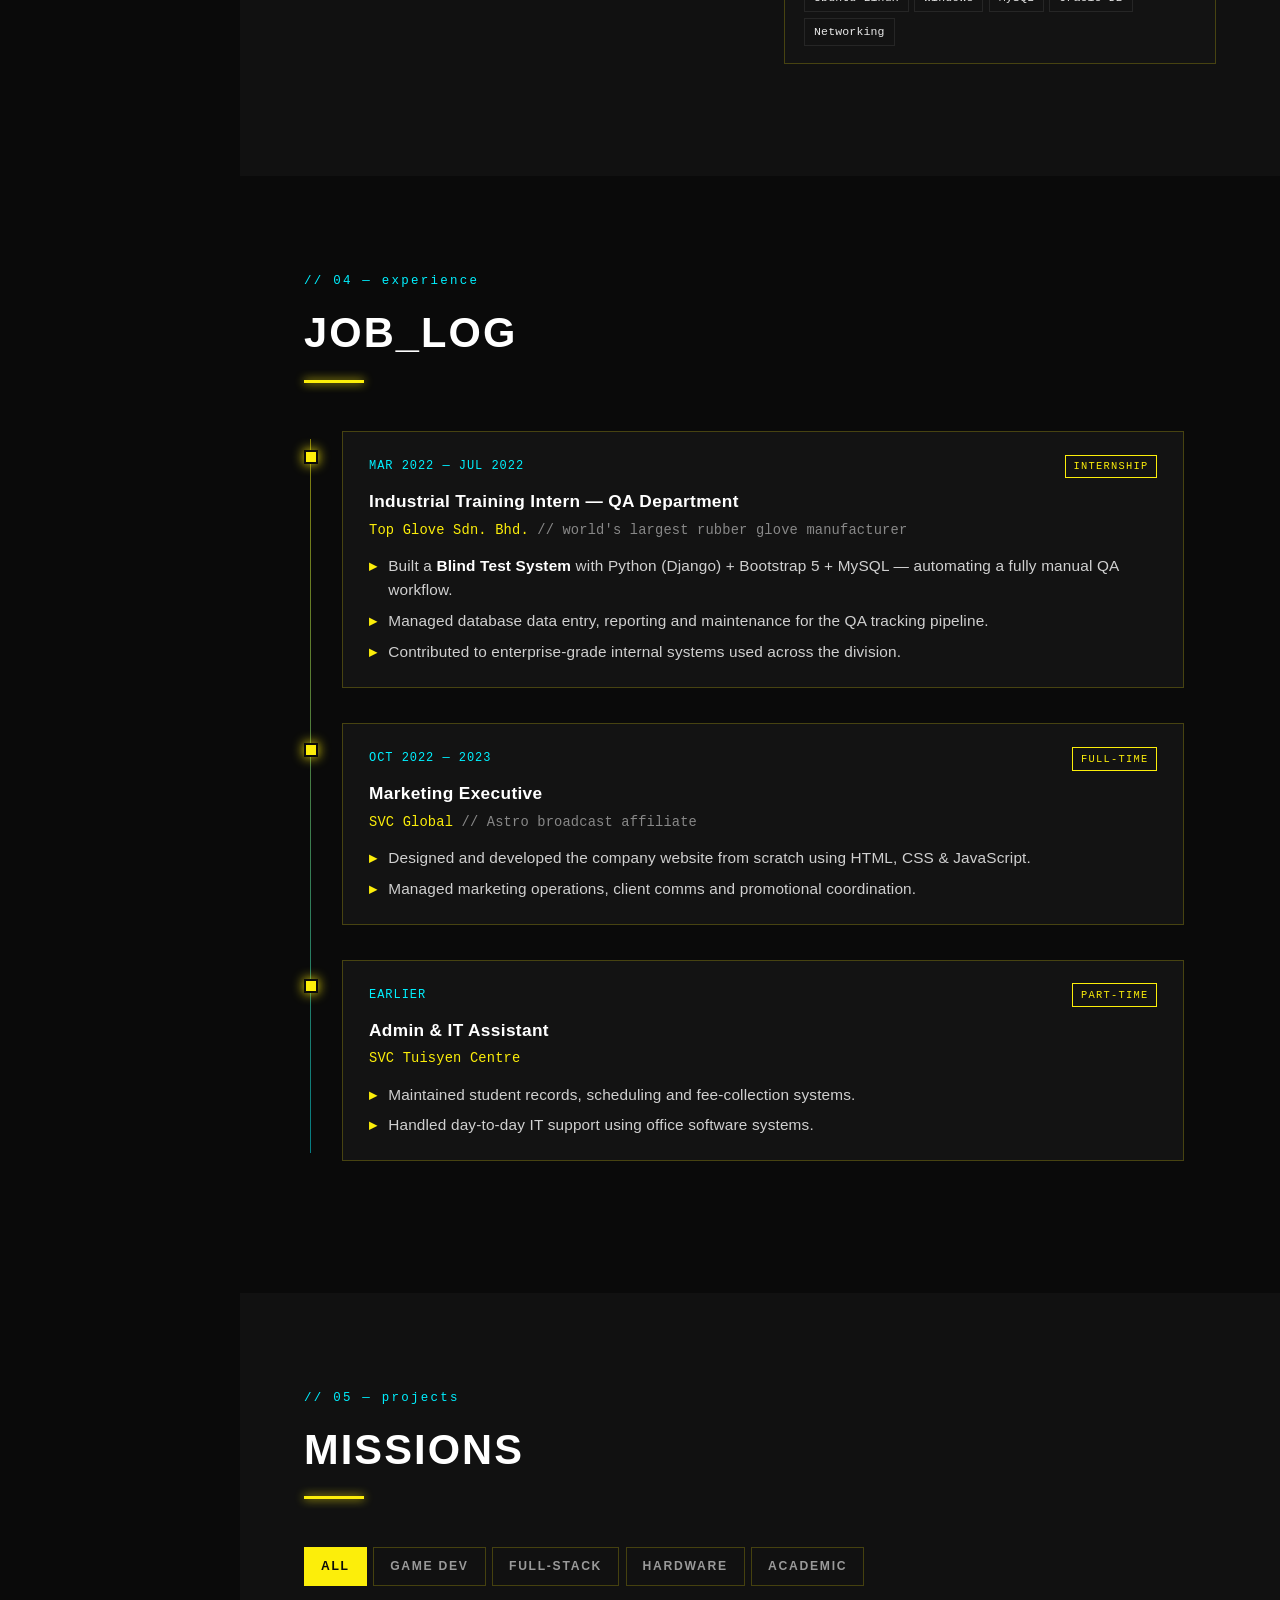
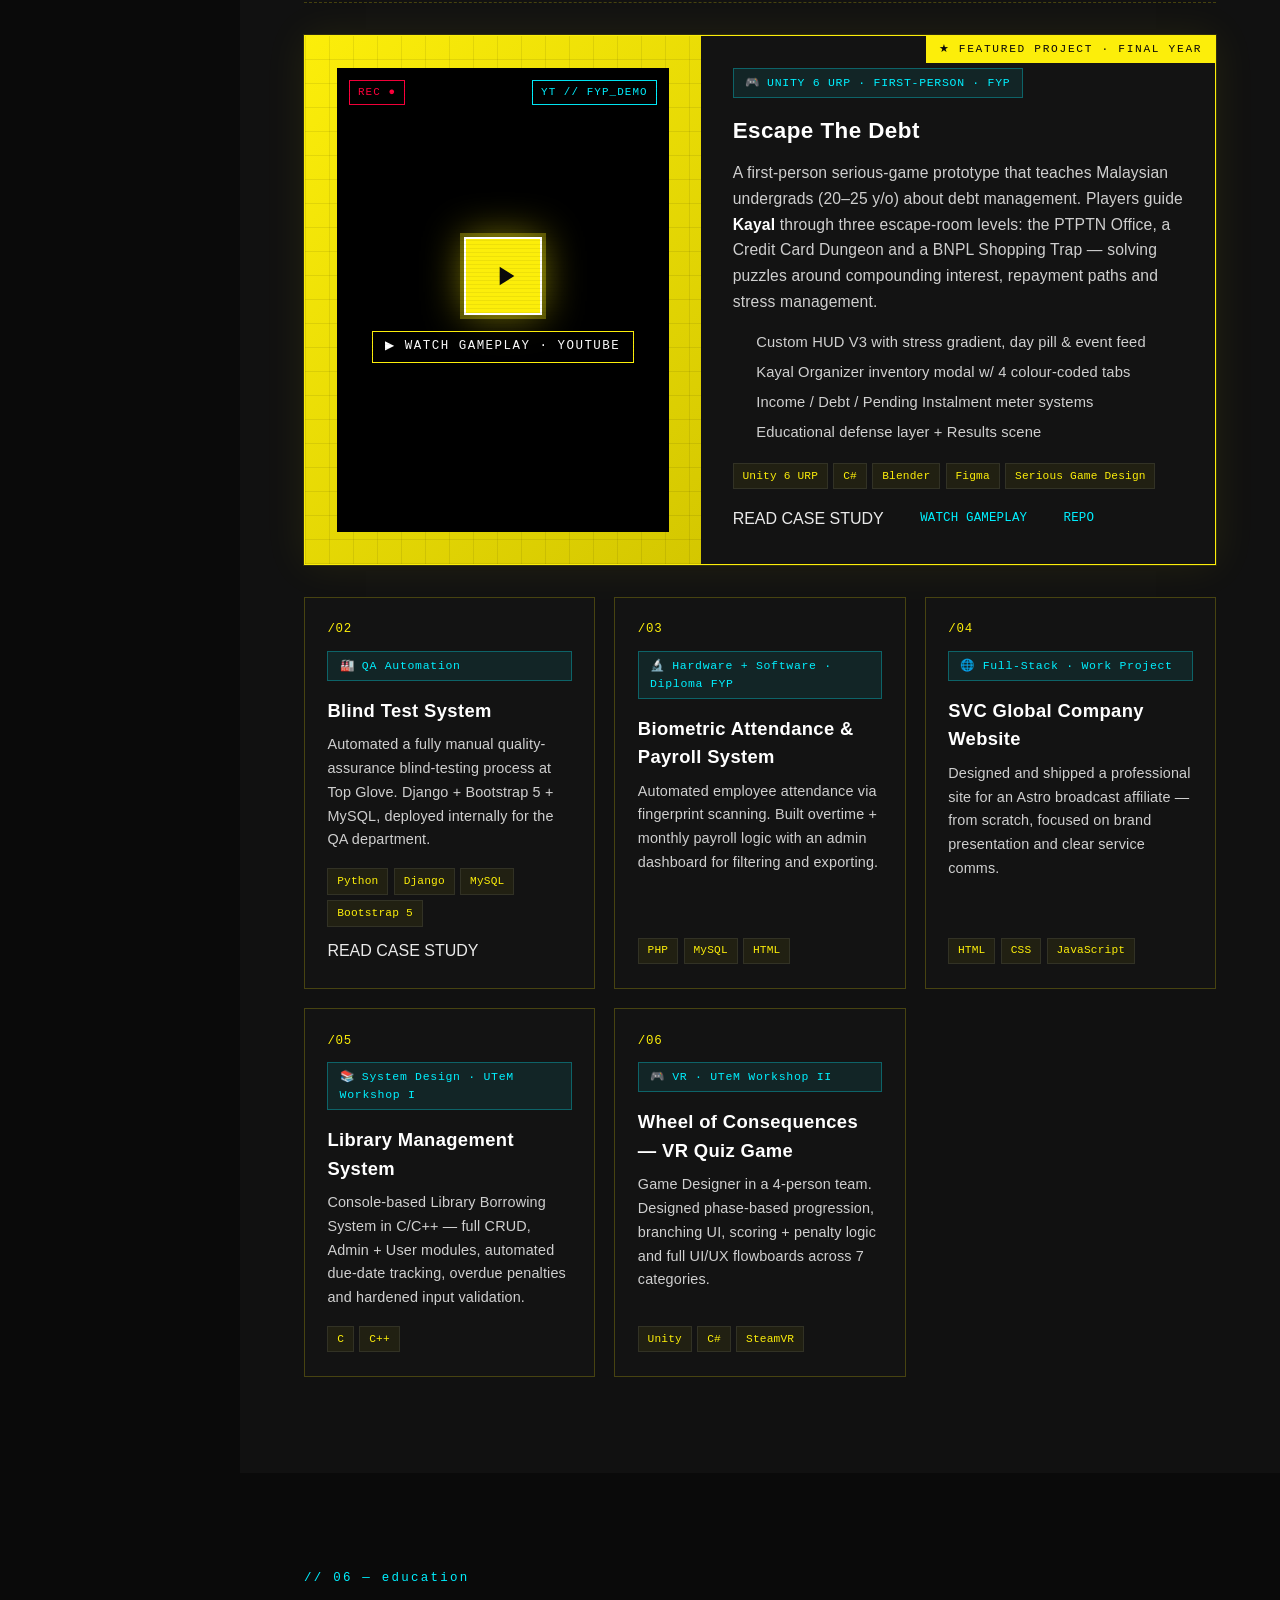
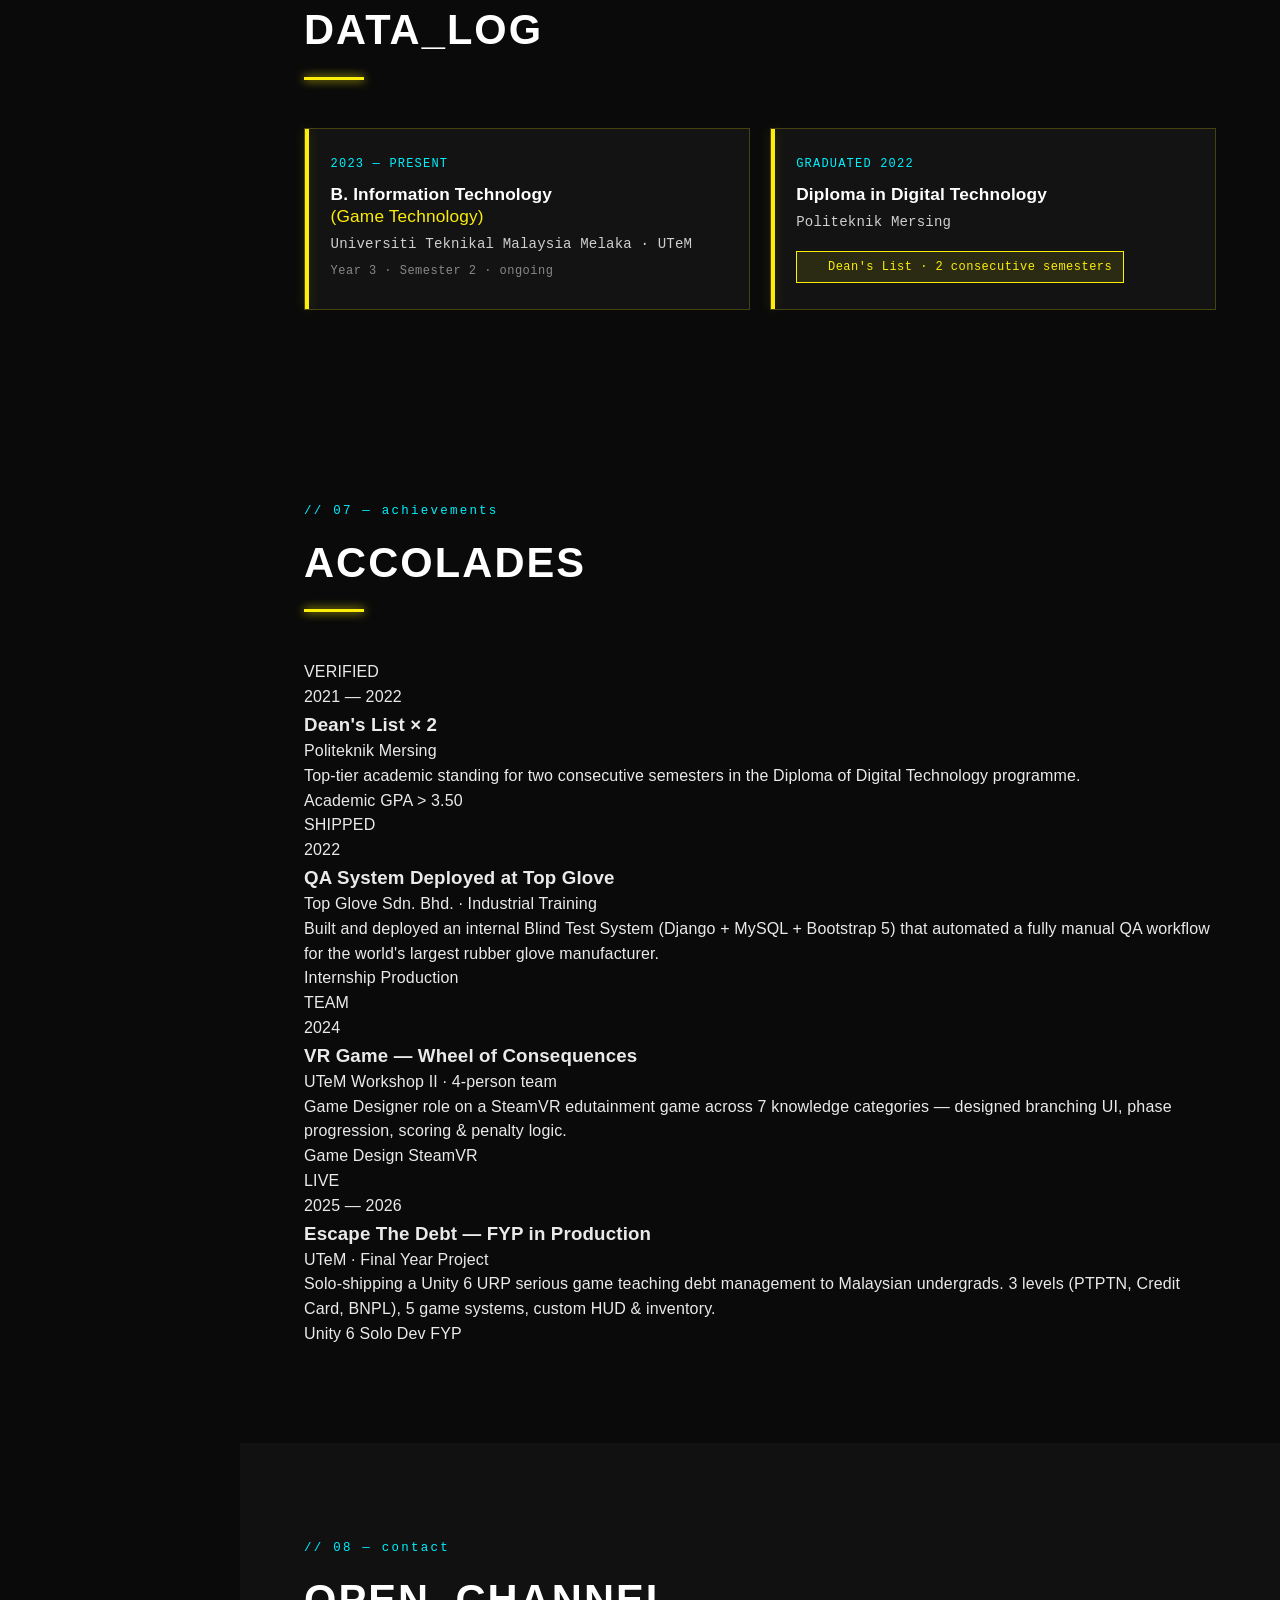
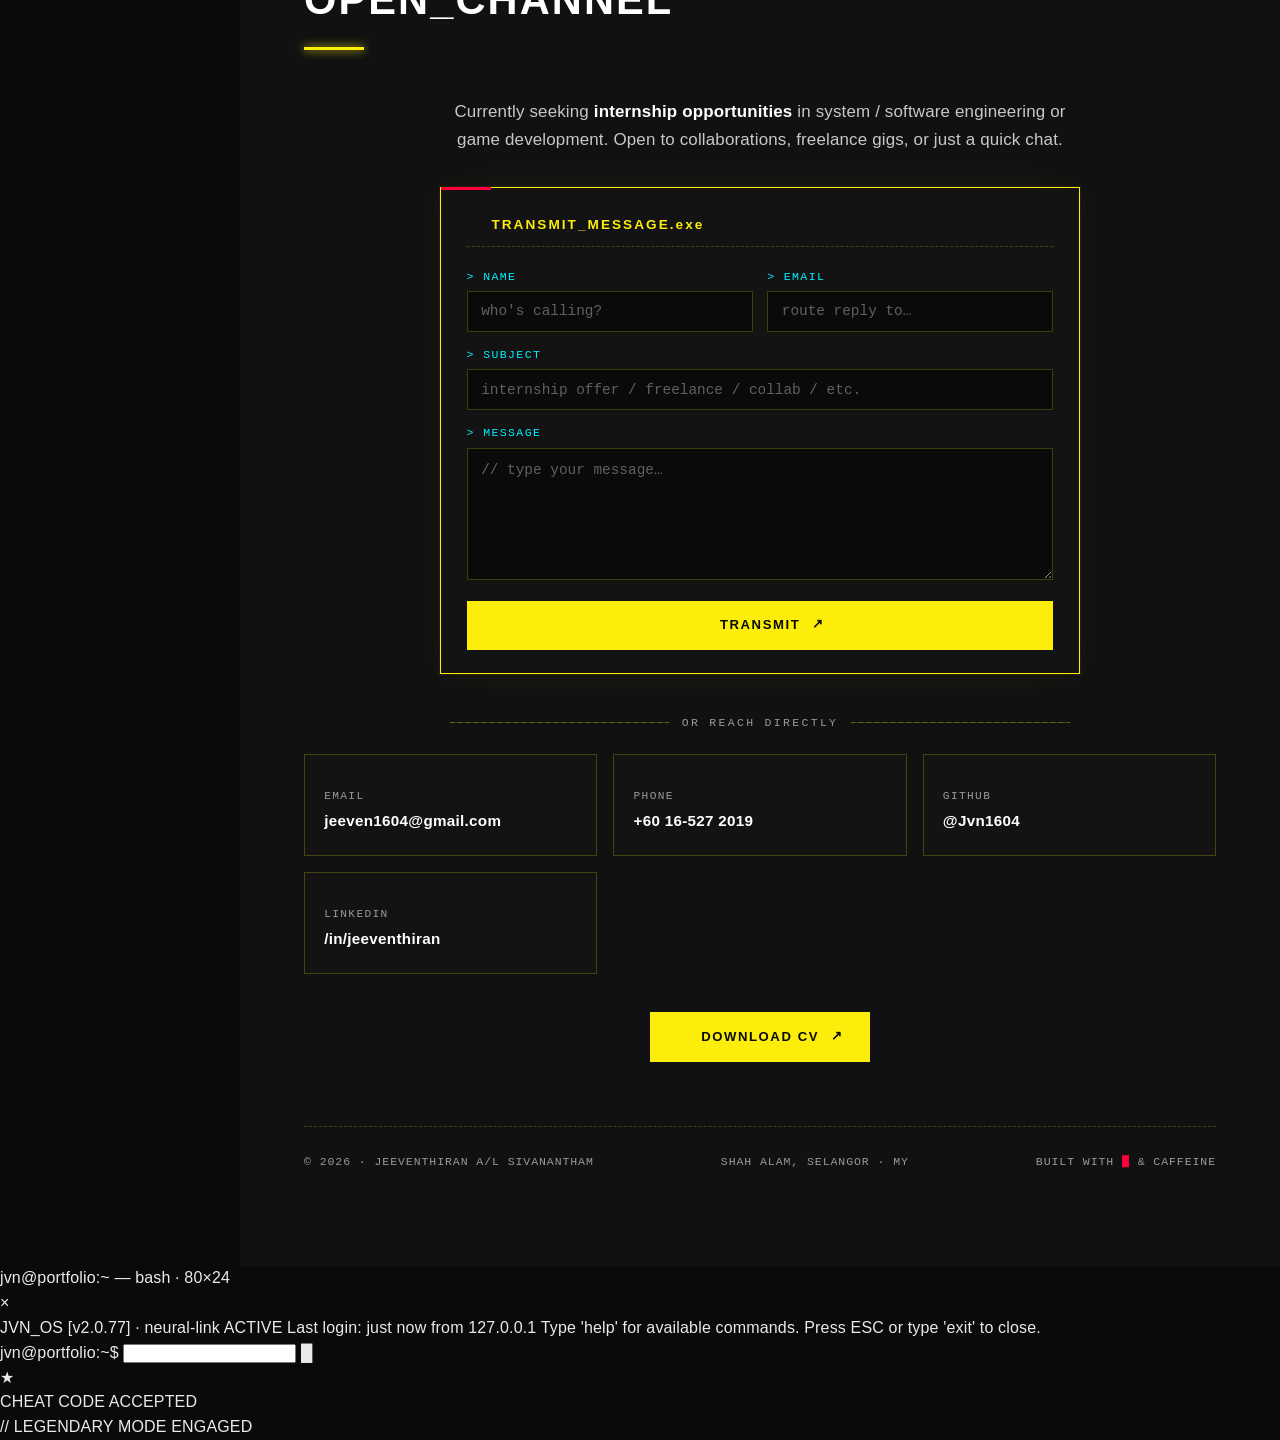
==== commit 3b5dad14: "Update index.html" ====
--- a/index.html
+++ b/index.html
@@ -78,6 +78,17 @@
 
   <!-- ╔══ SCROLL PROGRESS ══╗ -->
   <div class="scroll-progress"><div class="scroll-progress-bar"></div></div>
+
+  <!-- ╔══ LIVE TIME / LOCATION HUD ══╗ -->
+  <div class="time-hud" aria-live="off">
+    <span class="time-hud-dot"></span>
+    <span class="time-hud-loc">SHAH ALAM</span>
+    <span class="time-hud-sep">·</span>
+    <span class="time-hud-time">--:--:--</span>
+    <span class="time-hud-sep">·</span>
+    <span class="time-hud-day">---</span>
+    <span class="time-hud-mode">MYT</span>
+  </div>
 
   <!-- ╔══ MOBILE TOPBAR ══╗ -->
   <header class="topbar">
@@ -141,6 +152,19 @@
         <i data-lucide="sun" class="theme-icon-light"></i>
         <span class="theme-label">NIGHT_CITY</span>
       </button>
+      <div class="sidebar-extra">
+        <button class="audio-toggle" aria-label="Toggle ambient audio" aria-pressed="false">
+          <i data-lucide="volume-x" class="audio-icon-off"></i>
+          <i data-lucide="volume-2" class="audio-icon-on"></i>
+          <span class="audio-label">AMBIENT</span>
+          <span class="audio-state">OFF</span>
+        </button>
+        <button class="terminal-toggle" aria-label="Open terminal (` or ~)">
+          <i data-lucide="terminal"></i>
+          <span class="terminal-toggle-label">TERMINAL</span>
+          <span class="terminal-toggle-key">[~]</span>
+        </button>
+      </div>
       <div class="sidebar-socials">
         <a href="https://github.com/Jvn1604" target="_blank" rel="noopener" aria-label="GitHub"><i data-lucide="github"></i></a>
         <a href="https://www.linkedin.com/in/jeeventhiran-sivanantham-b5abb9261/" target="_blank" rel="noopener" aria-label="LinkedIn"><i data-lucide="linkedin"></i></a>
@@ -272,6 +296,9 @@
             <span class="status-header-bracket">]</span>
           </div>
           <div class="status-header-r">
+            <button class="status-stats-btn" data-open-stats title="Open character sheet">
+              <i data-lucide="layers"></i> STATS
+            </button>
             <span class="status-led"></span> LIVE
           </div>
         </div>
@@ -614,8 +641,9 @@
               <span class="tech-tag">Serious Game Design</span>
             </div>
             <div class="proj-links">
-              <a class="proj-link" href="#"><i data-lucide="external-link"></i> CASE STUDY</a>
-              <a class="proj-link" href="https://github.com/Jvn1604" target="_blank"><i data-lucide="github"></i> REPO</a>
+              <button class="cs-trigger" data-cs="etd"><i data-lucide="file-text"></i> READ CASE STUDY</button>
+              <a class="proj-link" href="https://youtu.be/nqNphGQWkg8" target="_blank" rel="noopener"><i data-lucide="play-circle"></i> WATCH GAMEPLAY</a>
+              <a class="proj-link" href="https://github.com/Jvn1604" target="_blank" rel="noopener"><i data-lucide="github"></i> REPO</a>
             </div>
           </div>
         </div>
@@ -634,6 +662,9 @@
             <span class="tech-tag">Django</span>
             <span class="tech-tag">MySQL</span>
             <span class="tech-tag">Bootstrap&nbsp;5</span>
+          </div>
+          <div class="proj-links" style="margin-top:0.8rem;">
+            <button class="cs-trigger" data-cs="bts"><i data-lucide="file-text"></i> READ CASE STUDY</button>
           </div>
         </article>
 
@@ -892,7 +923,357 @@
 
   </main>
 
-  <!-- ╔══ CV DOWNLOAD MODAL ══╗ -->
+  <!-- ╔══ TERMINAL OVERLAY (Tier 3 #11) ══╗ -->
+  <div class="terminal-overlay" id="terminal" aria-hidden="true">
+    <div class="terminal-window">
+      <div class="terminal-titlebar">
+        <div class="terminal-tb-l">
+          <span class="terminal-traffic"><span></span><span></span><span></span></span>
+          <span class="terminal-title">jvn@portfolio:~ — bash · 80×24</span>
+        </div>
+        <button class="terminal-close" aria-label="Close terminal (ESC)">×</button>
+      </div>
+      <div class="terminal-screen" id="terminal-screen" tabindex="-1">
+        <div class="term-line term-banner">
+JVN_OS [<span class="term-y">v2.0.77</span>] · neural-link <span class="term-c">ACTIVE</span>
+Last login: just now from <span class="term-c">127.0.0.1</span>
+
+Type '<span class="term-y">help</span>' for available commands.
+Press <span class="term-y">ESC</span> or type '<span class="term-y">exit</span>' to close.
+        </div>
+      </div>
+      <div class="terminal-input-line">
+        <span class="terminal-prompt">jvn@portfolio<span class="term-c">:~$</span></span>
+        <input type="text" class="terminal-input" autocomplete="off" autocorrect="off" autocapitalize="off" spellcheck="false" aria-label="Terminal input" />
+        <span class="terminal-caret">█</span>
+      </div>
+    </div>
+  </div>
+
+  <!-- ╔══ CHARACTER SHEET MODAL (Tier 3 #12) ══╗ -->
+  <div class="modal stats-modal" id="stats-modal" role="dialog" aria-modal="true" aria-labelledby="stats-modal-title">
+    <div class="stats-card">
+      <div class="stats-header">
+        <div class="stats-header-l">
+          <i data-lucide="layers"></i>
+          <span id="stats-modal-title">CHARACTER_DATA.dat</span>
+        </div>
+        <div class="stats-header-r">
+          <span class="stats-header-build">BUILD: NETRUNNER / DEV</span>
+          <button class="modal-close stats-close" aria-label="Close"><i data-lucide="x"></i></button>
+        </div>
+      </div>
+
+      <div class="stats-identity">
+        <div class="stats-id-l">
+          <div class="stats-callsign">JVN_04</div>
+          <div class="stats-realname">Jeeventhiran A/L Sivanantham</div>
+          <div class="stats-title">Game Tech / Full-Stack · Operator-class</div>
+        </div>
+        <div class="stats-id-r">
+          <div class="stats-id-cell"><span>LVL</span><strong>03</strong></div>
+          <div class="stats-id-cell"><span>XP</span><strong>4877</strong></div>
+          <div class="stats-id-cell"><span>YR</span><strong>2026</strong></div>
+          <div class="stats-id-cell"><span>LOC</span><strong>MY</strong></div>
+        </div>
+      </div>
+
+      <div class="stats-body">
+        <!-- Attributes -->
+        <div class="stats-attrs">
+          <div class="stats-section-label">// ATTRIBUTES</div>
+
+          <div class="attr-row" data-pct="70">
+            <div class="attr-head">
+              <span class="attr-num">/01</span>
+              <span class="attr-name">BODY</span>
+              <span class="attr-val">7<small>/10</small></span>
+            </div>
+            <div class="attr-bar"><div class="attr-fill"></div></div>
+            <div class="attr-desc">Physical-world systems · hardware affinity</div>
+            <div class="attr-perks">
+              <span>Arduino</span><span>IoT</span><span>Hardware Tinkering</span><span>Packet Tracer</span>
+            </div>
+          </div>
+
+          <div class="attr-row" data-pct="80">
+            <div class="attr-head">
+              <span class="attr-num">/02</span>
+              <span class="attr-name">REFLEX</span>
+              <span class="attr-val">8<small>/10</small></span>
+            </div>
+            <div class="attr-bar"><div class="attr-fill"></div></div>
+            <div class="attr-desc">Twitch-driven gameplay systems &amp; engine work</div>
+            <div class="attr-perks">
+              <span>Unity 6 URP</span><span>C#</span><span>SteamVR</span><span>Blender</span><span>Game Design</span>
+            </div>
+          </div>
+
+          <div class="attr-row" data-pct="85">
+            <div class="attr-head">
+              <span class="attr-num">/03</span>
+              <span class="attr-name">TECHNICAL</span>
+              <span class="attr-val">8<small>/10</small></span>
+            </div>
+            <div class="attr-bar"><div class="attr-fill"></div></div>
+            <div class="attr-desc">Full-stack systems · backend, db, deployment</div>
+            <div class="attr-perks">
+              <span>Python</span><span>Django</span><span>MySQL</span><span>PHP</span><span>JavaScript</span><span>Linux</span><span>Git</span>
+            </div>
+          </div>
+
+          <div class="attr-row" data-pct="92">
+            <div class="attr-head">
+              <span class="attr-num">/04</span>
+              <span class="attr-name">INTELLIGENCE</span>
+              <span class="attr-val">9<small>/10</small></span>
+            </div>
+            <div class="attr-bar"><div class="attr-fill"></div></div>
+            <div class="attr-desc">Academic + linguistic — strongest stat</div>
+            <div class="attr-perks">
+              <span>4 Languages</span><span>Dean's List × 2</span><span>UTeM Game Tech</span><span>Top Glove Intern</span>
+            </div>
+          </div>
+
+          <div class="attr-row" data-pct="75">
+            <div class="attr-head">
+              <span class="attr-num">/05</span>
+              <span class="attr-name">COOL</span>
+              <span class="attr-val">7<small>/10</small></span>
+            </div>
+            <div class="attr-bar"><div class="attr-fill"></div></div>
+            <div class="attr-desc">Style, UI sense, presentation</div>
+            <div class="attr-perks">
+              <span>Figma</span><span>UI/UX</span><span>Storyboarding</span><span>Portfolio Design</span>
+            </div>
+          </div>
+        </div>
+
+        <!-- Equipment column -->
+        <div class="stats-equip">
+          <div class="stats-section-label">// EQUIPMENT</div>
+          <div class="equip-slot">
+            <div class="equip-key">PRIMARY</div>
+            <div class="equip-val">Unity 6 URP <span>· game engine</span></div>
+          </div>
+          <div class="equip-slot">
+            <div class="equip-key">SECONDARY</div>
+            <div class="equip-val">Django + Python <span>· web framework</span></div>
+          </div>
+          <div class="equip-slot">
+            <div class="equip-key">TERTIARY</div>
+            <div class="equip-val">VS Code + Git <span>· dev environment</span></div>
+          </div>
+          <div class="equip-slot">
+            <div class="equip-key">ARMOR</div>
+            <div class="equip-val">GitHub Pages <span>· deployment</span></div>
+          </div>
+          <div class="equip-slot">
+            <div class="equip-key">ACCESSORY</div>
+            <div class="equip-val">Figma + Blender <span>· design tools</span></div>
+          </div>
+
+          <div class="stats-section-label" style="margin-top:1.4rem;">// QUEST</div>
+          <div class="quest-card">
+            <div class="quest-name">▸ ESCAPE THE DEBT</div>
+            <div class="quest-status">STATUS: <em>in production</em></div>
+            <div class="quest-prog">
+              <div class="quest-prog-bar"><div style="width:68%"></div></div>
+              <span>68%</span>
+            </div>
+            <div class="quest-reward">REWARD: <span>FYP completion · degree unlock</span></div>
+          </div>
+        </div>
+      </div>
+
+      <div class="stats-footer">
+        <div class="stats-footer-l">CHARACTER BUILT FOR: <strong>internship application 2026</strong></div>
+        <div class="stats-footer-r">PRESS ESC TO CLOSE</div>
+      </div>
+    </div>
+  </div>
+
+  <!-- ╔══ KONAMI TOAST (Tier 3 #13) ══╗ -->
+  <div class="konami-toast" id="konami-toast" aria-hidden="true">
+    <div class="konami-toast-inner">
+      <div class="konami-glyph">★</div>
+      <div class="konami-msg">
+        <div class="konami-line-1">CHEAT CODE ACCEPTED</div>
+        <div class="konami-line-2">// LEGENDARY MODE ENGAGED</div>
+      </div>
+    </div>
+  </div>
+
+  <!-- ╔══ CASE STUDY MODAL ══╗ -->
+  <div class="modal" id="cs-modal" role="dialog" aria-modal="true" aria-labelledby="cs-modal-title">
+    <div class="cs-card">
+      <div class="cs-header">
+        <div class="cs-header-title" id="cs-modal-title">
+          <i data-lucide="file-text"></i>
+          <span>CASE_STUDY.md</span>
+        </div>
+        <button class="modal-close cs-close" aria-label="Close">
+          <i data-lucide="x"></i>
+        </button>
+      </div>
+      <div class="cs-body" id="cs-body"><!-- injected by JS --></div>
+    </div>
+  </div>
+
+  <!-- Hidden case study content templates -->
+  <template id="cs-tpl-etd">
+    <div class="cs-hero">
+      <div class="cs-badge">🎮 UNITY 6 URP · FIRST-PERSON · FYP IN PRODUCTION</div>
+      <h2 class="cs-title">Escape The Debt</h2>
+      <div class="cs-sub">// A serious game teaching Malaysian undergrads about debt management</div>
+    </div>
+
+    <div class="cs-section">
+      <div class="cs-section-label">// THE PROBLEM</div>
+      <p>
+        Malaysian undergraduates aged 20–25 carry an outsized share of national consumer debt — PTPTN study loans
+        with compounding interest, credit cards picked up casually after graduation, and the BNPL ("Buy Now Pay Later")
+        boom that turned every checkout into a 4-payment trap. Financial literacy gets taught in slides; debt is felt
+        in real life. The gap is well documented and growing.
+      </p>
+      <p>
+        How do you teach <em>felt</em> consequences without making someone actually default? You simulate it.
+      </p>
+    </div>
+
+    <div class="cs-section">
+      <div class="cs-section-label">// THE APPROACH</div>
+      <h3>A first-person escape room across three levels of debt</h3>
+      <p>
+        Players guide <em>Kayal</em> — a fresh graduate — through three escape-room style levels,
+        each modelling a real Malaysian debt mechanic. The escape room format works because it forces
+        the player to <em>understand</em> the system to progress; you can't button-mash through compound interest.
+      </p>
+      <ul>
+        <li><strong>Level 1 — PTPTN Office:</strong> Shredded document reconstruction → balance scale repayment-path choice → compound interest simulation device → debt-meter-linked failure state.</li>
+        <li><strong>Level 2 — Credit Card Dungeon:</strong> Players experience compounding interest as a literal closing wall — the longer you take to solve, the smaller the room gets.</li>
+        <li><strong>Level 3 — BNPL Shopping Trap:</strong> Multiple "harmless" 4-instalment commitments stack into an unmanageable monthly burn rate. Visualised via the Pending Instalment meter.</li>
+      </ul>
+    </div>
+
+    <div class="cs-section">
+      <div class="cs-section-label">// CORE SYSTEMS</div>
+      <div class="cs-grid">
+        <div class="cs-stat"><div class="cs-stat-label">METER 01</div><div class="cs-stat-val">Income</div></div>
+        <div class="cs-stat"><div class="cs-stat-label">METER 02</div><div class="cs-stat-val">Debt</div></div>
+        <div class="cs-stat"><div class="cs-stat-label">METER 03</div><div class="cs-stat-val">Pending Instalments</div></div>
+        <div class="cs-stat"><div class="cs-stat-label">SYS 01</div><div class="cs-stat-val">DebtTicker</div></div>
+        <div class="cs-stat"><div class="cs-stat-label">SYS 02</div><div class="cs-stat-val">Kayal Organizer</div></div>
+        <div class="cs-stat"><div class="cs-stat-label">SCENE</div><div class="cs-stat-val">Results / Defense</div></div>
+      </div>
+    </div>
+
+    <div class="cs-section">
+      <div class="cs-section-label">// UI / HUD</div>
+      <ul>
+        <li><strong>HUD V3:</strong> chunky top-left status panel, stress gradient bar, day pill, scrolling event feed — all readable at a glance during first-person play.</li>
+        <li><strong>Kayal Organizer:</strong> inventory modal with 4 colour-coded tabs (Documents, Items, Debts, Goals). Acts as both gameplay tool and educational reference layer.</li>
+        <li><strong>Main Menu &amp; Pause:</strong> aesthetic borrowed from Duelyst — minimal, holographic, never breaks immersion.</li>
+      </ul>
+    </div>
+
+    <div class="cs-section">
+      <div class="cs-section-label">// TECH STACK</div>
+      <div class="cs-techs">
+        <span>Unity 6 URP</span>
+        <span>C#</span>
+        <span>Blender</span>
+        <span>Figma</span>
+        <span>Visual Studio 2022</span>
+        <span>GitHub</span>
+        <span>Serious Game Design</span>
+      </div>
+    </div>
+
+    <div class="cs-section">
+      <div class="cs-section-label">// LEARNINGS</div>
+      <ul>
+        <li>Educational defense layer matters more than puzzle design — without the Results scene tying mechanics to real consequences, players just remember the puzzles.</li>
+        <li>Iterative prototyping methodology (4 puzzle revisions on Level 1 alone) was non-negotiable for getting the difficulty curve right.</li>
+        <li>Solo full-stack game dev forces hard scope cuts. Three levels with deep mechanics beats five shallow ones.</li>
+      </ul>
+    </div>
+
+    <div class="cs-links">
+      <a class="cs-link" href="https://youtu.be/nqNphGQWkg8" target="_blank" rel="noopener"><i data-lucide="play-circle"></i> WATCH GAMEPLAY</a>
+      <a class="cs-link" href="https://github.com/Jvn1604" target="_blank" rel="noopener"><i data-lucide="github"></i> GITHUB</a>
+    </div>
+  </template>
+
+  <template id="cs-tpl-bts">
+    <div class="cs-hero">
+      <div class="cs-badge">🏭 INDUSTRIAL TRAINING · DEPLOYED INTERNALLY</div>
+      <h2 class="cs-title">Blind Test System</h2>
+      <div class="cs-sub">// QA automation for Top Glove Sdn. Bhd.</div>
+    </div>
+
+    <div class="cs-section">
+      <div class="cs-section-label">// THE PROBLEM</div>
+      <p>
+        Top Glove is the world's largest rubber glove manufacturer. Their Quality Assurance team ran blind product
+        tests entirely on paper — operators manually recorded results, supervisors keyed them into Excel,
+        and reports were assembled by hand at month-end. Each step lost data, introduced typos, and slowed feedback
+        to the production line.
+      </p>
+    </div>
+
+    <div class="cs-section">
+      <div class="cs-section-label">// THE APPROACH</div>
+      <h3>Replace the paper trail with a single source of truth</h3>
+      <p>
+        I built an internal Django web application that operators access from the QA floor. Blind tests are
+        configured once by a supervisor, served to operators as randomised forms (preventing bias), and results
+        feed straight into a MySQL database with full audit logging.
+      </p>
+      <ul>
+        <li>Configurable blind test templates (any product line, any test type)</li>
+        <li>Randomised sample order to enforce true blind testing</li>
+        <li>Real-time dashboards for supervisors with filterable reports</li>
+        <li>Role-based access — operators only see what they need; supervisors get the full picture</li>
+        <li>Bootstrap 5 front-end designed for tablet use on the factory floor</li>
+      </ul>
+    </div>
+
+    <div class="cs-section">
+      <div class="cs-section-label">// IMPACT</div>
+      <div class="cs-grid">
+        <div class="cs-stat"><div class="cs-stat-label">PROCESS</div><div class="cs-stat-val">Paper → Digital</div></div>
+        <div class="cs-stat"><div class="cs-stat-label">REPORT TIME</div><div class="cs-stat-val">Days → Minutes</div></div>
+        <div class="cs-stat"><div class="cs-stat-label">DEPLOYED</div><div class="cs-stat-val">QA Department</div></div>
+        <div class="cs-stat"><div class="cs-stat-label">USERS</div><div class="cs-stat-val">Operators + Supervisors</div></div>
+      </div>
+    </div>
+
+    <div class="cs-section">
+      <div class="cs-section-label">// TECH STACK</div>
+      <div class="cs-techs">
+        <span>Python</span>
+        <span>Django</span>
+        <span>MySQL</span>
+        <span>Bootstrap 5</span>
+        <span>HTML / CSS</span>
+        <span>JavaScript</span>
+      </div>
+    </div>
+
+    <div class="cs-section">
+      <div class="cs-section-label">// LEARNINGS</div>
+      <ul>
+        <li>Real users don't care about your tech stack — they care about whether tomorrow's shift is easier than today's. Every UX decision flowed from sitting with operators for a morning.</li>
+        <li>Production deployment in an industrial environment means designing for unreliable WiFi, gloved fingers, and shift handovers.</li>
+        <li>The hardest part of automating a manual process is convincing the people who run it that you've understood it. Walk-throughs &gt; specs.</li>
+      </ul>
+    </div>
+
+    <div class="cs-links">
+      <a class="cs-link" href="#contact"><i data-lucide="mail"></i> ASK FOR DETAILS</a>
+    </div>
+  </template>
   <div class="modal" id="cv-modal" role="dialog" aria-modal="true" aria-labelledby="cv-modal-title">
     <div class="modal-card modal-card-wide">
       <div class="modal-header">
--- a/style.css
+++ b/style.css
@@ -1,405 +1,1963 @@
 /* ═══════════════════════════════════════════════════════════════
-   JVN_04 · CYBERPUNK PORTFOLIO · script.js
+   JVN_04 · CYBERPUNK PORTFOLIO · style.css
    ═══════════════════════════════════════════════════════════════ */
 
-(() => {
-  'use strict';
-
-  /* ─────────── LUCIDE ─────────── */
-  if (window.lucide) lucide.createIcons();
-
-  /* ─────────── BOOT LOADER ─────────── */
-  const boot = document.getElementById('boot-loader');
-  if (boot) {
-    // hide boot after sequence completes (~3.4s)
-    window.addEventListener('load', () => {
-      setTimeout(() => boot.classList.add('done'), 2800);
-      setTimeout(() => { boot.style.display = 'none'; }, 3600);
-    });
+/* ── RESET ─────────────────────────────────────────────────── */
+*, *::before, *::after { box-sizing: border-box; margin: 0; padding: 0; }
+html { scroll-behavior: smooth; }
+img { max-width: 100%; display: block; }
+button { font: inherit; cursor: pointer; border: none; background: none; color: inherit; }
+a { color: inherit; text-decoration: none; }
+ul { list-style: none; }
+
+/* ── TOKENS ────────────────────────────────────────────────── */
+:root {
+  /* signature palette */
+  --cp-yellow:        #FCEE0A;
+  --cp-yellow-dim:    #E6D900;
+  --cp-yellow-glow:   rgba(252, 238, 10, 0.18);
+  --cp-cyan:          #00F0FF;
+  --cp-cyan-dim:      #00BAC4;
+  --cp-magenta:       #FF003C;
+
+  /* surfaces · DARK = night city */
+  --bg:               #0A0A0A;
+  --bg-2:             #111111;
+  --bg-3:             #181818;
+  --panel:            #131313;
+  --panel-2:          #1A1A1A;
+  --border:           rgba(252, 238, 10, 0.22);
+  --border-strong:    rgba(252, 238, 10, 0.55);
+  --hairline:         rgba(255, 255, 255, 0.08);
+
+  /* text */
+  --text:             #EAEAEA;
+  --text-strong:      #FFFFFF;
+  --muted:            #9A9A9A;
+
+  /* type */
+  --display:          'Orbitron', sans-serif;
+  --body:             'Rajdhani', sans-serif;
+  --mono:             'Share Tech Mono', ui-monospace, monospace;
+
+  /* metrics */
+  --side:             240px;
+  --max-w:            1240px;
+  --radius:           0; /* sharp corners */
+  --radius-sm:        2px;
+
+  /* easings */
+  --ease:             cubic-bezier(0.65, 0, 0.35, 1);
+}
+
+[data-theme="light"] {
+  /* LIGHT = "Day City" · warm cream bg, white panels, yellow as accent only */
+  --bg:               #EFEAD2;   /* warm cream — easy on the eyes */
+  --bg-2:             #E5DEB8;   /* alt section, slightly darker cream */
+  --bg-3:             #DBD2A0;
+  --panel:            #FFFFFF;   /* clean white cards */
+  --panel-2:          #FAFAF0;
+  --border:           rgba(10, 10, 10, 0.22);
+  --border-strong:    rgba(10, 10, 10, 0.55);
+  --hairline:         rgba(10, 10, 10, 0.10);
+  --text:             #1A1A1A;
+  --text-strong:      #000000;
+  --muted:            #555555;
+  --cp-yellow-glow:   rgba(212, 184, 0, 0.25);
+}
+
+/* ── BASE ──────────────────────────────────────────────────── */
+body {
+  font-family: var(--body);
+  background: var(--bg);
+  color: var(--text);
+  line-height: 1.55;
+  overflow-x: hidden;
+  font-weight: 500;
+  letter-spacing: 0.01em;
+  cursor: none;
+  -webkit-font-smoothing: antialiased;
+  transition: background 0.4s var(--ease), color 0.4s var(--ease);
+}
+@media (hover: none) { body { cursor: auto; } .cursor-dot, .cursor-ring { display: none !important; } }
+
+::selection { background: var(--cp-yellow); color: #0A0A0A; }
+
+/* ╔═══════════════════════════════════════════════════════════╗
+   ║  BOOT LOADER                                              ║
+   ╚═══════════════════════════════════════════════════════════╝ */
+#boot-loader {
+  position: fixed; inset: 0; z-index: 9999;
+  background: #050505;
+  display: flex; align-items: center; justify-content: center;
+  font-family: var(--mono);
+  color: var(--cp-yellow);
+  transition: opacity 0.6s var(--ease), visibility 0.6s var(--ease);
+}
+#boot-loader.done { opacity: 0; visibility: hidden; }
+.boot-inner { width: min(92%, 520px); position: relative; z-index: 2; }
+.boot-logo {
+  font-family: var(--display);
+  font-size: 2.4rem; font-weight: 900;
+  letter-spacing: 0.1em;
+  margin-bottom: 1.6rem;
+  text-align: center;
+  text-shadow: 0 0 30px var(--cp-yellow-glow);
+}
+.boot-bracket { color: var(--cp-cyan); }
+.boot-lines p {
+  font-size: 0.92rem;
+  opacity: 0;
+  animation: bootLine 0.4s var(--ease) forwards;
+  margin-bottom: 0.35rem;
+}
+.boot-lines p:nth-child(1) { animation-delay: 0.2s; }
+.boot-lines p:nth-child(2) { animation-delay: 0.7s; }
+.boot-lines p:nth-child(3) { animation-delay: 1.2s; }
+.boot-lines p:nth-child(4) { animation-delay: 1.8s; }
+.boot-prompt { color: var(--cp-cyan); margin-right: 0.4rem; }
+.boot-ok { color: var(--cp-cyan); }
+.boot-dots::after { content: ''; animation: dots 1s steps(4) infinite; }
+@keyframes dots {
+  0%   { content: ''; }
+  25%  { content: '.'; }
+  50%  { content: '..'; }
+  75%  { content: '...'; }
+}
+@keyframes bootLine { from { opacity: 0; transform: translateX(-8px); } to { opacity: 1; transform: translateX(0); } }
+.boot-bar {
+  margin-top: 1.4rem;
+  height: 4px; width: 100%;
+  background: rgba(252, 238, 10, 0.12);
+  border: 1px solid var(--border);
+  overflow: hidden;
+}
+.boot-bar-fill {
+  height: 100%; width: 0;
+  background: var(--cp-yellow);
+  box-shadow: 0 0 12px var(--cp-yellow);
+  animation: bootFill 2.6s var(--ease) forwards;
+}
+@keyframes bootFill { to { width: 100%; } }
+.boot-status {
+  margin-top: 1.4rem;
+  text-align: center;
+  font-family: var(--display);
+  font-weight: 700;
+  letter-spacing: 0.3em;
+  font-size: 0.78rem;
+  color: var(--cp-cyan);
+  opacity: 0;
+  animation: bootStatus 0.6s var(--ease) 2.5s forwards;
+}
+@keyframes bootStatus { to { opacity: 1; } }
+.boot-scanlines {
+  position: absolute; inset: 0; pointer-events: none;
+  background-image: repeating-linear-gradient(
+    0deg, rgba(252,238,10,0.04) 0 1px, transparent 1px 3px
+  );
+}
+
+/* ╔═══════════════════════════════════════════════════════════╗
+   ║  CUSTOM CURSOR                                            ║
+   ╚═══════════════════════════════════════════════════════════╝ */
+.cursor-dot, .cursor-ring {
+  position: fixed; top: 0; left: 0;
+  pointer-events: none;
+  z-index: 10000;
+  will-change: transform;
+}
+.cursor-dot {
+  width: 6px; height: 6px;
+  background: var(--cp-yellow);
+  box-shadow: 0 0 12px var(--cp-yellow);
+  margin: -3px 0 0 -3px;
+}
+.cursor-ring {
+  width: 32px; height: 32px;
+  border: 1px solid var(--cp-yellow);
+  margin: -16px 0 0 -16px;
+  transition: width 0.18s var(--ease), height 0.18s var(--ease), margin 0.18s var(--ease), background 0.18s var(--ease);
+}
+.cursor-ring.active {
+  width: 50px; height: 50px;
+  margin: -25px 0 0 -25px;
+  background: rgba(252, 238, 10, 0.1);
+}
+
+/* ╔═══════════════════════════════════════════════════════════╗
+   ║  SCROLL PROGRESS                                          ║
+   ╚═══════════════════════════════════════════════════════════╝ */
+.scroll-progress {
+  position: fixed; top: 0; left: 0; right: 0;
+  height: 2px;
+  background: rgba(252, 238, 10, 0.08);
+  z-index: 200;
+}
+.scroll-progress-bar {
+  height: 100%; width: 0;
+  background: linear-gradient(90deg, var(--cp-yellow), var(--cp-cyan));
+  box-shadow: 0 0 12px var(--cp-yellow);
+  transition: width 0.08s linear;
+}
+
+/* ╔═══════════════════════════════════════════════════════════╗
+   ║  TOPBAR (mobile)                                          ║
+   ╚═══════════════════════════════════════════════════════════╝ */
+.topbar {
+  position: fixed; top: 0; left: 0; right: 0;
+  height: 56px; z-index: 90;
+  display: none; align-items: center; justify-content: space-between;
+  padding: 0 1.2rem;
+  background: rgba(10, 10, 10, 0.92);
+  backdrop-filter: blur(10px);
+  border-bottom: 1px solid var(--border);
+}
+[data-theme="light"] .topbar { background: rgba(252, 238, 10, 0.92); }
+.topbar-logo {
+  font-family: var(--display);
+  font-weight: 800; font-size: 1.1rem;
+  letter-spacing: 0.15em;
+  color: var(--cp-yellow);
+}
+[data-theme="light"] .topbar-logo { color: var(--text); }
+
+.hamburger {
+  width: 36px; height: 36px;
+  display: flex; flex-direction: column; justify-content: center; gap: 5px;
+  padding: 0 8px;
+  border: 1px solid var(--border);
+}
+.hamburger span {
+  display: block; height: 2px; width: 100%;
+  background: var(--cp-yellow);
+  transition: transform 0.25s var(--ease), opacity 0.2s;
+}
+[data-theme="light"] .hamburger span { background: var(--text); }
+.hamburger.open span:nth-child(1) { transform: translateY(7px) rotate(45deg); }
+.hamburger.open span:nth-child(2) { opacity: 0; }
+.hamburger.open span:nth-child(3) { transform: translateY(-7px) rotate(-45deg); }
+
+/* ╔═══════════════════════════════════════════════════════════╗
+   ║  SIDEBAR NAV                                              ║
+   ╚═══════════════════════════════════════════════════════════╝ */
+.sidebar {
+  position: fixed; top: 0; left: 0; bottom: 0;
+  width: var(--side); z-index: 80;
+  background: var(--bg-2);
+  border-right: 1px solid var(--border);
+  display: flex; flex-direction: column;
+  padding: 1.6rem 0;
+  transition: transform 0.35s var(--ease);
+}
+[data-theme="light"] .sidebar {
+  background: #0A0A0A;
+  color: #E8E8E8;
+  border-right: 1px solid rgba(252, 238, 10, 0.4);
+}
+
+.sidebar-head { padding: 0 1.4rem 1.6rem; border-bottom: 1px solid var(--hairline); }
+.sidebar-logo {
+  font-family: var(--display);
+  font-size: 1.15rem; font-weight: 800;
+  letter-spacing: 0.1em;
+  color: var(--cp-yellow);
+}
+.sl-bracket { color: var(--cp-cyan); font-weight: 500; }
+.sidebar-tag {
+  font-family: var(--mono);
+  font-size: 0.68rem;
+  color: var(--muted);
+  margin-top: 0.4rem;
+  letter-spacing: 0.05em;
+}
+[data-theme="light"] .sidebar-tag { color: #888; }
+
+.sidebar-nav {
+  flex: 1;
+  padding: 1.4rem 0;
+  display: flex; flex-direction: column; gap: 2px;
+}
+.nav-link {
+  display: grid;
+  grid-template-columns: auto 1fr auto;
+  align-items: center;
+  gap: 0.8rem;
+  padding: 0.75rem 1.4rem;
+  font-family: var(--display);
+  font-size: 0.78rem;
+  font-weight: 600;
+  letter-spacing: 0.15em;
+  color: var(--muted);
+  position: relative;
+  transition: color 0.2s, background 0.2s, padding-left 0.2s var(--ease);
+}
+[data-theme="light"] .nav-link { color: #999; }
+.nav-link::before {
+  content: '';
+  position: absolute; left: 0; top: 0; bottom: 0;
+  width: 3px; background: var(--cp-yellow);
+  transform: scaleY(0); transform-origin: top;
+  transition: transform 0.25s var(--ease);
+}
+.nav-link:hover { color: var(--cp-yellow); background: rgba(252,238,10,0.04); padding-left: 1.7rem; }
+.nav-link.active { color: var(--cp-yellow); background: rgba(252,238,10,0.06); }
+.nav-link.active::before { transform: scaleY(1); }
+[data-theme="light"] .nav-link:hover, [data-theme="light"] .nav-link.active { color: var(--cp-yellow); }
+
+.nav-num { font-family: var(--mono); font-size: 0.7rem; opacity: 0.6; }
+.nav-link i { width: 14px; height: 14px; opacity: 0.7; }
+
+.sidebar-foot {
+  padding: 1.2rem 1.4rem;
+  border-top: 1px solid var(--hairline);
+  display: flex; flex-direction: column; gap: 0.9rem;
+}
+.theme-toggle {
+  display: flex; align-items: center; gap: 0.6rem;
+  padding: 0.55rem 0.8rem;
+  border: 1px solid var(--border);
+  font-family: var(--mono); font-size: 0.72rem;
+  color: var(--text);
+  background: rgba(252, 238, 10, 0.04);
+  transition: border-color 0.2s, background 0.2s;
+}
+[data-theme="light"] .theme-toggle { color: #E8E8E8; }
+.theme-toggle:hover { border-color: var(--cp-yellow); background: rgba(252, 238, 10, 0.1); }
+.theme-toggle i { width: 14px; height: 14px; }
+.theme-icon-light { display: none; }
+[data-theme="light"] .theme-icon-dark { display: none; }
+[data-theme="light"] .theme-icon-light { display: block; }
+[data-theme="light"] .theme-label::after { content: '__DAY'; }
+
+.sidebar-socials { display: flex; gap: 0.6rem; }
+.sidebar-socials a {
+  width: 32px; height: 32px;
+  display: flex; align-items: center; justify-content: center;
+  border: 1px solid var(--hairline);
+  color: var(--muted);
+  transition: color 0.2s, border-color 0.2s, transform 0.15s;
+}
+.sidebar-socials a:hover { color: var(--cp-yellow); border-color: var(--cp-yellow); transform: translateY(-2px); }
+.sidebar-socials a i { width: 14px; height: 14px; }
+
+/* ╔═══════════════════════════════════════════════════════════╗
+   ║  MAIN                                                     ║
+   ╚═══════════════════════════════════════════════════════════╝ */
+.main { margin-left: var(--side); }
+
+.section {
+  position: relative;
+  padding: 6rem 4rem;
+  max-width: var(--max-w);
+  margin: 0 auto;
+}
+.section-alt { background: var(--bg-2); max-width: none; padding-left: 4rem; padding-right: 4rem; }
+.section-alt > * { max-width: var(--max-w); margin-left: auto; margin-right: auto; }
+[data-theme="light"] .section-alt { background: var(--bg-3); }
+
+.sec-head { margin-bottom: 3rem; }
+.sec-label {
+  font-family: var(--mono);
+  font-size: 0.78rem;
+  color: var(--cp-cyan);
+  letter-spacing: 0.18em;
+  margin-bottom: 0.6rem;
+}
+[data-theme="light"] .sec-label { color: var(--text); opacity: 0.7; }
+.sec-title {
+  font-family: var(--display);
+  font-size: clamp(1.8rem, 3.4vw, 2.6rem);
+  font-weight: 800;
+  letter-spacing: 0.05em;
+  color: var(--text-strong);
+  text-transform: uppercase;
+  position: relative;
+  display: inline-block;
+}
+.sec-rule {
+  width: 60px; height: 3px;
+  background: var(--cp-yellow);
+  margin-top: 0.9rem;
+  box-shadow: 0 0 10px var(--cp-yellow);
+}
+
+/* glitch hover on titles */
+[data-glitch] { position: relative; }
+[data-glitch]:hover::before,
+[data-glitch]:hover::after {
+  content: attr(data-glitch);
+  position: absolute; top: 0; left: 0; width: 100%; height: 100%;
+  overflow: hidden;
+}
+[data-glitch]:hover::before {
+  color: var(--cp-cyan);
+  animation: glitchA 0.45s steps(2) infinite;
+  clip-path: polygon(0 0, 100% 0, 100% 33%, 0 33%);
+}
+[data-glitch]:hover::after {
+  color: var(--cp-magenta);
+  animation: glitchB 0.45s steps(2) infinite;
+  clip-path: polygon(0 67%, 100% 67%, 100% 100%, 0 100%);
+}
+@keyframes glitchA { 0%,100% { transform: translate(0); } 50% { transform: translate(-2px, -1px); } }
+@keyframes glitchB { 0%,100% { transform: translate(0); } 50% { transform: translate( 2px,  1px); } }
+
+/* ╔═══════════════════════════════════════════════════════════╗
+   ║  HERO                                                     ║
+   ╚═══════════════════════════════════════════════════════════╝ */
+.hero {
+  min-height: 100vh;
+  padding-top: 8rem; padding-bottom: 6rem;
+  display: flex; flex-direction: column; justify-content: center;
+  position: relative;
+  overflow: hidden;
+}
+
+.hero-bg { position: absolute; inset: 0; z-index: 0; pointer-events: none; overflow: hidden; }
+.hero-circuit {
+  position: absolute; inset: 0; width: 100%; height: 100%;
+  color: var(--cp-yellow);
+  opacity: 0.10;
+}
+[data-theme="light"] .hero-circuit { opacity: 0.18; color: #0A0A0A; }
+.hero-scanlines {
+  position: absolute; inset: 0;
+  background-image: repeating-linear-gradient(
+    0deg, rgba(255,255,255,0.025) 0 1px, transparent 1px 4px
+  );
+  pointer-events: none;
+}
+.hero-stripes {
+  position: absolute; right: -10%; top: 0; bottom: 0; width: 55%;
+  background-image: repeating-linear-gradient(
+    115deg,
+    transparent 0 80px,
+    var(--cp-yellow-glow) 80px 82px,
+    transparent 82px 160px,
+    rgba(0, 240, 255, 0.08) 160px 162px
+  );
+  mask-image: linear-gradient(to left, black 30%, transparent 100%);
+  -webkit-mask-image: linear-gradient(to left, black 30%, transparent 100%);
+  pointer-events: none;
+}
+[data-theme="light"] .hero-stripes {
+  background-image: repeating-linear-gradient(
+    115deg,
+    transparent 0 80px,
+    rgba(10,10,10,0.18) 80px 82px,
+    transparent 82px 160px,
+    rgba(10,10,10,0.08) 160px 162px
+  );
+}
+
+.hero-grid {
+  position: relative; z-index: 1;
+  display: grid;
+  grid-template-columns: 1.2fr 1fr;
+  gap: 4rem;
+  align-items: center;
+}
+
+.hero-meta {
+  display: inline-flex; align-items: center; gap: 0.55rem;
+  font-family: var(--mono);
+  font-size: 0.78rem;
+  color: var(--cp-cyan);
+  letter-spacing: 0.12em;
+  margin-bottom: 1.4rem;
+  padding: 0.32rem 0.8rem;
+  border: 1px solid rgba(0, 240, 255, 0.4);
+  background: rgba(0, 240, 255, 0.06);
+  width: fit-content;
+}
+[data-theme="light"] .hero-meta { color: var(--text); border-color: rgba(10,10,10,0.4); background: rgba(10,10,10,0.06); }
+.meta-dot {
+  width: 8px; height: 8px; background: var(--cp-cyan);
+  box-shadow: 0 0 8px var(--cp-cyan);
+  animation: pulse 1.4s ease-in-out infinite;
+}
+[data-theme="light"] .meta-dot { background: var(--text); box-shadow: none; }
+@keyframes pulse { 0%,100% { opacity: 1; } 50% { opacity: 0.3; } }
+
+.hero-name {
+  font-family: var(--display);
+  font-size: clamp(2.4rem, 6vw, 4.6rem);
+  font-weight: 900;
+  letter-spacing: 0.02em;
+  line-height: 1;
+  color: var(--text-strong);
+  margin-bottom: 0.15em;
+  text-shadow: 0 0 30px rgba(252,238,10,0.15);
+}
+.hero-surname {
+  font-family: var(--display);
+  font-size: clamp(1.4rem, 3.4vw, 2.4rem);
+  font-weight: 600;
+  letter-spacing: 0.18em;
+  color: var(--cp-yellow);
+  margin-bottom: 1.6rem;
+  text-shadow: 0 0 24px var(--cp-yellow-glow);
+}
+[data-theme="light"] .hero-surname { color: var(--text); text-shadow: none; }
+.cursor-blink {
+  display: inline-block;
+  color: var(--cp-yellow);
+  animation: blink 1s steps(2) infinite;
+}
+@keyframes blink { 50% { opacity: 0; } }
+
+.hero-typed {
+  font-family: var(--mono);
+  font-size: 1.05rem;
+  color: var(--cp-cyan);
+  margin-bottom: 1.6rem;
+  height: 1.4em;
+}
+[data-theme="light"] .hero-typed { color: var(--text); }
+.typed-prefix { color: var(--cp-yellow); margin-right: 0.4rem; }
+[data-theme="light"] .typed-prefix { color: #b8a500; }
+.typed-caret { animation: blink 1s steps(2) infinite; margin-left: 2px; }
+
+.hero-bio {
+  font-size: 1.06rem;
+  color: #C8C8C8;
+  max-width: 540px;
+  margin-bottom: 1.6rem;
+  line-height: 1.65;
+  font-weight: 500;
+}
+.hero-bio strong { color: #FFFFFF; font-weight: 700; }
+
+.hero-tags { display: flex; flex-wrap: wrap; gap: 0.5rem; margin-bottom: 2rem; }
+.tag {
+  font-family: var(--mono);
+  font-size: 0.72rem;
+  padding: 0.3rem 0.7rem;
+  border: 1px solid var(--border);
+  color: var(--cp-yellow);
+  background: var(--cp-yellow-glow);
+  letter-spacing: 0.04em;
+}
+[data-theme="light"] .tag { color: var(--text); background: rgba(10,10,10,0.06); }
+
+.hero-cta { display: flex; gap: 0.9rem; flex-wrap: wrap; margin-bottom: 2.6rem; }
+.btn {
+  display: inline-flex; align-items: center; gap: 0.55rem;
+  padding: 0.85rem 1.6rem;
+  font-family: var(--display);
+  font-size: 0.82rem;
+  font-weight: 700;
+  letter-spacing: 0.12em;
+  text-transform: uppercase;
+  border: 1px solid;
+  position: relative;
+  overflow: hidden;
+  transition: transform 0.15s var(--ease), box-shadow 0.2s var(--ease);
+}
+.btn i { width: 16px; height: 16px; }
+.btn-arrow { font-family: var(--mono); margin-left: 0.2rem; }
+.btn-primary {
+  background: var(--cp-yellow);
+  color: #0A0A0A;
+  border-color: var(--cp-yellow);
+}
+.btn-primary:hover { box-shadow: 0 0 0 4px var(--cp-yellow-glow), 0 0 24px rgba(252,238,10,0.4); transform: translateY(-2px); }
+.btn-outline {
+  background: transparent;
+  color: var(--cp-yellow);
+  border-color: var(--cp-yellow);
+}
+[data-theme="light"] .btn-outline { color: var(--text); border-color: var(--text); }
+.btn-outline:hover { background: var(--cp-yellow-glow); transform: translateY(-2px); }
+.btn::before {
+  content: ''; position: absolute; top: 0; left: -100%; width: 100%; height: 100%;
+  background: linear-gradient(90deg, transparent, rgba(255,255,255,0.25), transparent);
+  transition: left 0.4s var(--ease);
+}
+.btn:hover::before { left: 100%; }
+
+.hero-stats {
+  display: flex; gap: 2.4rem;
+  border-top: 1px dashed var(--border);
+  padding-top: 1.4rem;
+}
+.hstat { display: flex; flex-direction: column; }
+.hstat-num {
+  font-family: var(--display);
+  font-size: 1.6rem;
+  font-weight: 800;
+  color: var(--cp-yellow);
+  text-shadow: 0 0 14px var(--cp-yellow-glow);
+}
+[data-theme="light"] .hstat-num { color: var(--text); text-shadow: none; }
+.hstat-lbl {
+  font-family: var(--mono);
+  font-size: 0.7rem;
+  color: var(--muted);
+  letter-spacing: 0.1em;
+}
+
+/* ── HERO PHOTO ── */
+.hero-right { display: flex; justify-content: center; }
+.photo-frame {
+  position: relative;
+  width: 100%; max-width: 380px;
+  padding: 1rem;
+  border: 1px solid var(--cp-yellow);
+  background: linear-gradient(135deg, rgba(252,238,10,0.04), transparent 60%);
+}
+[data-theme="light"] .photo-frame { background: rgba(10,10,10,0.08); border-color: var(--text); }
+
+.photo-corner {
+  position: absolute;
+  width: 24px; height: 24px;
+  border: 2px solid var(--cp-yellow);
+}
+[data-theme="light"] .photo-corner { border-color: var(--text); }
+.photo-corner.tl { top: -1px; left: -1px; border-right: none; border-bottom: none; }
+.photo-corner.tr { top: -1px; right: -1px; border-left: none; border-bottom: none; }
+.photo-corner.bl { bottom: -1px; left: -1px; border-right: none; border-top: none; }
+.photo-corner.br { bottom: -1px; right: -1px; border-left: none; border-top: none; }
+
+.photo-img {
+  position: relative;
+  aspect-ratio: 1 / 1.15;
+  overflow: hidden;
+  background: var(--bg-3);
+  border: 1px solid var(--hairline);
+}
+[data-theme="light"] .photo-img { background: var(--panel); }
+.photo-img img {
+  width: 100%; height: 100%; object-fit: cover;
+  filter: contrast(1.05) saturate(0.85);
+}
+.photo-placeholder {
+  position: absolute; inset: 0;
+  display: none; flex-direction: column;
+  align-items: center; justify-content: center;
+  gap: 0.6rem;
+  color: var(--muted);
+  font-family: var(--mono);
+  font-size: 0.72rem; text-align: center;
+  letter-spacing: 0.06em;
+}
+.photo-placeholder i { width: 48px; height: 48px; opacity: 0.4; }
+
+.photo-scan {
+  position: absolute; inset: 0;
+  background: linear-gradient(
+    180deg,
+    transparent 0%,
+    rgba(252, 238, 10, 0.08) 50%,
+    transparent 100%
+  );
+  background-size: 100% 8px;
+  pointer-events: none;
+  animation: scan 4s linear infinite;
+}
+@keyframes scan {
+  0%   { background-position: 0 -100%; }
+  100% { background-position: 0  200%; }
+}
+.photo-hud-tl, .photo-hud-tr, .photo-hud-bl, .photo-hud-br {
+  position: absolute;
+  font-family: var(--mono);
+  font-size: 0.65rem;
+  letter-spacing: 0.08em;
+  color: var(--cp-yellow);
+  background: rgba(10,10,10,0.65);
+  padding: 0.2rem 0.4rem;
+  border: 1px solid var(--border);
+}
+[data-theme="light"] .photo-hud-tl,
+[data-theme="light"] .photo-hud-tr,
+[data-theme="light"] .photo-hud-bl,
+[data-theme="light"] .photo-hud-br { background: rgba(252,238,10,0.95); color: var(--text); border-color: var(--text); }
+.photo-hud-tl { top: 8px; left: 8px; }
+.photo-hud-tr { top: 8px; right: 8px; color: var(--cp-magenta); border-color: var(--cp-magenta); }
+[data-theme="light"] .photo-hud-tr { color: var(--cp-magenta); border-color: var(--cp-magenta); }
+.photo-hud-bl { bottom: 8px; left: 8px; line-height: 1.4; }
+.photo-hud-br { bottom: 8px; right: 8px; color: var(--cp-cyan); border-color: var(--cp-cyan); }
+[data-theme="light"] .photo-hud-br { color: var(--text); border-color: var(--text); }
+
+.photo-label {
+  margin-top: 0.8rem;
+  font-family: var(--mono);
+  font-size: 0.7rem;
+  border-top: 1px dashed var(--border);
+  padding-top: 0.7rem;
+  display: flex; flex-direction: column; gap: 0.3rem;
+}
+.pl-row { display: flex; justify-content: space-between; gap: 1rem; }
+.pl-row span:first-child { color: var(--muted); letter-spacing: 0.1em; }
+.pl-row span:last-child { color: var(--cp-yellow); letter-spacing: 0.05em; }
+[data-theme="light"] .pl-row span:last-child { color: var(--text); }
+
+.hero-scroll {
+  position: absolute; bottom: 1.6rem; left: 50%; transform: translateX(-50%);
+  display: flex; flex-direction: column; align-items: center; gap: 0.3rem;
+  font-family: var(--mono); font-size: 0.7rem;
+  color: var(--muted);
+  letter-spacing: 0.2em;
+  z-index: 2;
+}
+.hero-scroll i { width: 16px; height: 16px; animation: bounce 1.6s ease-in-out infinite; }
+@keyframes bounce { 0%,100% { transform: translateY(0); } 50% { transform: translateY(6px); } }
+
+/* ╔═══════════════════════════════════════════════════════════╗
+   ║  ABOUT                                                    ║
+   ╚═══════════════════════════════════════════════════════════╝ */
+.about-grid {
+  display: grid;
+  grid-template-columns: 1.3fr 1fr;
+  gap: 4rem;
+  align-items: start;
+}
+.about-text p {
+  color: #C8C8C8;
+  margin-bottom: 1.1rem;
+  font-size: 1.04rem;
+  line-height: 1.75;
+  font-weight: 500;
+}
+.about-text strong { color: #FFFFFF; font-weight: 700; }
+
+.about-stats {
+  display: grid;
+  grid-template-columns: 1fr 1fr;
+  gap: 0.9rem;
+}
+.stat-card {
+  border: 1px solid var(--border);
+  background: var(--panel);
+  padding: 1.2rem;
+  position: relative;
+  overflow: hidden;
+  transition: border-color 0.2s, transform 0.2s;
+}
+[data-theme="light"] .stat-card { background: var(--panel); color: #E8E8E8; }
+.stat-card::before {
+  content: '';
+  position: absolute; top: 0; right: 0;
+  width: 18px; height: 18px;
+  background: linear-gradient(135deg, transparent 50%, var(--cp-yellow) 50%);
+}
+.stat-card:hover { border-color: var(--cp-yellow); transform: translateY(-3px); }
+.stat-icon { color: var(--cp-yellow); margin-bottom: 0.6rem; }
+.stat-icon i { width: 20px; height: 20px; }
+.stat-num {
+  font-family: var(--display);
+  font-size: 1.8rem;
+  font-weight: 800;
+  color: var(--text-strong);
+  margin-bottom: 0.1rem;
+}
+[data-theme="light"] .stat-num { color: #FFF; }
+.stat-lbl {
+  font-family: var(--mono);
+  font-size: 0.7rem;
+  color: var(--muted);
+  letter-spacing: 0.06em;
+  text-transform: uppercase;
+}
+
+/* ╔═══════════════════════════════════════════════════════════╗
+   ║  SKILLS                                                   ║
+   ╚═══════════════════════════════════════════════════════════╝ */
+.skills-cols {
+  display: grid;
+  grid-template-columns: 1fr 1fr;
+  gap: 3rem;
+}
+.skills-sub {
+  font-family: var(--mono);
+  font-size: 0.78rem;
+  color: var(--cp-cyan);
+  letter-spacing: 0.15em;
+  margin-bottom: 1.6rem;
+  padding-bottom: 0.5rem;
+  border-bottom: 1px dashed var(--border);
+}
+[data-theme="light"] .skills-sub { color: var(--text); }
+
+.skill-row {
+  display: grid;
+  grid-template-columns: 1fr auto;
+  gap: 0.5rem 1rem;
+  margin-bottom: 1.1rem;
+}
+.skill-name {
+  display: flex; align-items: center; gap: 0.5rem;
+  font-family: var(--display);
+  font-size: 0.85rem; font-weight: 600;
+  letter-spacing: 0.05em;
+}
+.skill-name i { width: 14px; height: 14px; color: var(--cp-yellow); }
+.skill-meta { font-family: var(--mono); font-size: 0.8rem; color: var(--cp-yellow); }
+[data-theme="light"] .skill-meta { color: var(--text); }
+.skill-track {
+  grid-column: 1 / -1;
+  height: 6px;
+  background: rgba(252, 238, 10, 0.08);
+  border: 1px solid var(--hairline);
+  position: relative;
+  overflow: hidden;
+}
+[data-theme="light"] .skill-track { background: rgba(10,10,10,0.08); }
+.skill-fill {
+  height: 100%; width: 0;
+  background: linear-gradient(90deg, var(--cp-yellow), var(--cp-cyan));
+  box-shadow: 0 0 10px var(--cp-yellow);
+  transition: width 1.2s cubic-bezier(0.65, 0, 0.35, 1);
+}
+[data-theme="light"] .skill-fill { background: linear-gradient(90deg, var(--text), #444); box-shadow: none; }
+.skill-row.animated .skill-fill { width: var(--target-pct, 0%); }
+
+.stack-card {
+  border: 1px solid var(--border);
+  background: var(--panel);
+  padding: 1.1rem 1.2rem;
+  margin-bottom: 1rem;
+  position: relative;
+}
+[data-theme="light"] .stack-card { color: #E8E8E8; }
+.stack-title {
+  display: flex; align-items: center; gap: 0.45rem;
+  font-family: var(--display);
+  font-size: 0.78rem; font-weight: 700;
+  letter-spacing: 0.14em;
+  color: var(--cp-yellow);
+  margin-bottom: 0.7rem;
+}
+[data-theme="light"] .stack-title { color: var(--cp-yellow); }
+.stack-title i { width: 14px; height: 14px; }
+.stack-pills { display: flex; flex-wrap: wrap; gap: 0.35rem; }
+.stack-pills span {
+  font-family: var(--mono);
+  font-size: 0.72rem;
+  padding: 0.25rem 0.55rem;
+  border: 1px solid var(--hairline);
+  color: #E8E8E8;
+}
+
+/* ╔═══════════════════════════════════════════════════════════╗
+   ║  EXPERIENCE TIMELINE                                      ║
+   ╚═══════════════════════════════════════════════════════════╝ */
+.timeline {
+  position: relative;
+  padding-left: 2.4rem;
+  max-width: 880px;
+}
+.timeline::before {
+  content: '';
+  position: absolute; left: 6px; top: 8px; bottom: 8px;
+  width: 1px;
+  background: linear-gradient(180deg, var(--cp-yellow), var(--cp-cyan));
+  opacity: 0.5;
+}
+.tl-item { position: relative; margin-bottom: 2.2rem; }
+.tl-dot {
+  position: absolute; left: -2.4rem; top: 1.2rem;
+  width: 14px; height: 14px;
+  background: var(--cp-yellow);
+  box-shadow: 0 0 12px var(--cp-yellow);
+  border: 2px solid var(--bg);
+  z-index: 1;
+}
+.tl-dot::after {
+  content: '';
+  position: absolute; inset: -6px;
+  border: 1px solid var(--cp-yellow);
+  opacity: 0;
+  animation: tlPulse 2s ease-out infinite;
+}
+@keyframes tlPulse { 0% { opacity: 0.6; transform: scale(0.6); } 100% { opacity: 0; transform: scale(1.4); } }
+
+.tl-card {
+  border: 1px solid var(--border);
+  background: var(--panel);
+  padding: 1.4rem 1.6rem;
+  position: relative;
+  transition: border-color 0.2s, transform 0.2s;
+}
+[data-theme="light"] .tl-card { color: #E8E8E8; }
+.tl-card:hover { border-color: var(--cp-yellow); transform: translateX(4px); }
+.tl-head { display: flex; justify-content: space-between; align-items: center; flex-wrap: wrap; gap: 0.5rem; margin-bottom: 0.6rem; }
+.tl-date {
+  font-family: var(--mono);
+  font-size: 0.75rem;
+  color: var(--cp-cyan);
+  letter-spacing: 0.08em;
+}
+[data-theme="light"] .tl-date { color: #00CFD8; }
+.tl-tag {
+  font-family: var(--mono);
+  font-size: 0.65rem;
+  color: var(--cp-yellow);
+  padding: 0.18rem 0.5rem;
+  border: 1px solid var(--cp-yellow);
+  letter-spacing: 0.12em;
+}
+[data-theme="light"] .tl-tag { color: var(--cp-yellow); border-color: var(--cp-yellow); }
+.tl-role {
+  font-family: var(--display);
+  font-size: 1.08rem;
+  font-weight: 700;
+  color: #FFF;
+  letter-spacing: 0.02em;
+  margin-bottom: 0.3rem;
+}
+.tl-company {
+  font-family: var(--mono);
+  font-size: 0.86rem;
+  color: var(--cp-yellow);
+  margin-bottom: 0.8rem;
+  font-weight: 400;
+}
+[data-theme="light"] .tl-company { color: var(--cp-yellow); }
+.tl-company span { color: #888; }
+.tl-bullets { display: flex; flex-direction: column; gap: 0.4rem; }
+.tl-bullets li {
+  position: relative;
+  padding-left: 1.2rem;
+  font-size: 0.96rem;
+  color: #D0D0D0;
+  line-height: 1.6;
+  font-weight: 500;
+}
+.tl-bullets li::before {
+  content: '▸';
+  position: absolute; left: 0; top: 0;
+  color: var(--cp-yellow);
+  font-weight: 700;
+}
+.tl-bullets strong { color: #FFF; font-weight: 700; }
+
+/* ╔═══════════════════════════════════════════════════════════╗
+   ║  PROJECTS                                                 ║
+   ╚═══════════════════════════════════════════════════════════╝ */
+.filter-bar {
+  display: flex; flex-wrap: wrap; gap: 0.4rem;
+  margin-bottom: 2rem;
+  border-bottom: 1px dashed var(--border);
+  padding-bottom: 1rem;
+}
+.filter-btn {
+  font-family: var(--display);
+  font-size: 0.76rem; font-weight: 700;
+  letter-spacing: 0.14em;
+  padding: 0.55rem 1rem;
+  border: 1px solid var(--border);
+  color: var(--muted);
+  transition: color 0.2s, border-color 0.2s, background 0.2s;
+}
+.filter-btn:hover { color: var(--cp-yellow); border-color: var(--cp-yellow); }
+.filter-btn.active {
+  color: #0A0A0A;
+  background: var(--cp-yellow);
+  border-color: var(--cp-yellow);
+}
+
+/* — featured card — */
+.featured {
+  position: relative;
+  border: 1px solid var(--cp-yellow);
+  background: var(--panel);
+  margin-bottom: 2rem;
+  padding: 0;
+  overflow: hidden;
+  box-shadow: 0 0 0 1px rgba(252,238,10,0.1), 0 0 40px rgba(252,238,10,0.08);
+}
+[data-theme="light"] .featured { color: #E8E8E8; }
+.featured-flag {
+  position: absolute; top: 0; right: 0; z-index: 2;
+  font-family: var(--mono);
+  font-size: 0.7rem;
+  letter-spacing: 0.15em;
+  color: #0A0A0A;
+  background: var(--cp-yellow);
+  padding: 0.32rem 0.8rem;
+}
+.featured-grid {
+  display: grid;
+  grid-template-columns: 1fr 1.3fr;
+  gap: 0;
+}
+.featured-art {
+  position: relative;
+  padding: 2rem;
+  background: linear-gradient(135deg, var(--cp-yellow) 0%, #d4c700 100%);
+  color: #0A0A0A;
+  display: flex; align-items: center; justify-content: center;
+  min-height: 320px;
+  overflow: hidden;
+}
+.featured-art::before {
+  content: '';
+  position: absolute; inset: 0;
+  background-image:
+    linear-gradient(0deg, rgba(0,0,0,0.08) 1px, transparent 1px),
+    linear-gradient(90deg, rgba(0,0,0,0.08) 1px, transparent 1px);
+  background-size: 24px 24px;
+  pointer-events: none;
+}
+.featured-art-inner { position: relative; z-index: 1; text-align: center; }
+.featured-title-art {
+  font-family: var(--display);
+  font-size: clamp(1.8rem, 3.5vw, 3rem);
+  font-weight: 900;
+  letter-spacing: 0.04em;
+  line-height: 0.95;
+  margin-bottom: 0.8rem;
+}
+.featured-sub-art {
+  font-family: var(--mono);
+  font-size: 0.8rem;
+  letter-spacing: 0.08em;
+  margin-bottom: 1.2rem;
+}
+.featured-tape {
+  display: inline-block;
+  font-family: var(--mono);
+  font-size: 0.7rem;
+  background: #0A0A0A; color: var(--cp-yellow);
+  padding: 0.35rem 0.7rem;
+  letter-spacing: 0.1em;
+}
+.featured-scan {
+  position: absolute; inset: 0;
+  background: repeating-linear-gradient(
+    0deg,
+    transparent 0 3px,
+    rgba(0,0,0,0.04) 3px 4px
+  );
+  pointer-events: none;
+}
+
+.featured-meta {
+  padding: 2rem;
+  background: var(--panel);
+}
+[data-theme="light"] .featured-meta { background: var(--panel); }
+.proj-badge {
+  display: inline-block;
+  font-family: var(--mono);
+  font-size: 0.72rem;
+  color: var(--cp-cyan);
+  background: rgba(0, 240, 255, 0.08);
+  padding: 0.32rem 0.7rem;
+  border: 1px solid rgba(0, 240, 255, 0.3);
+  margin-bottom: 1rem;
+  letter-spacing: 0.06em;
+}
+[data-theme="light"] .proj-badge { color: #00CFD8; }
+.proj-title {
+  font-family: var(--display);
+  font-size: 1.4rem;
+  font-weight: 700;
+  color: #FFF;
+  margin-bottom: 0.7rem;
+  letter-spacing: 0.02em;
+}
+.proj-desc {
+  color: #CFCFCF;
+  margin-bottom: 1rem;
+  font-size: 0.98rem;
+  line-height: 1.65;
+  font-weight: 500;
+}
+.proj-desc strong { color: #FFF; font-weight: 700; }
+.proj-points { display: flex; flex-direction: column; gap: 0.45rem; margin-bottom: 1.2rem; }
+.proj-points li {
+  display: flex; align-items: center; gap: 0.6rem;
+  font-size: 0.92rem;
+  color: #D0D0D0;
+  font-weight: 500;
+}
+.proj-points i { width: 14px; height: 14px; color: var(--cp-yellow); flex-shrink: 0; }
+.proj-tech { display: flex; flex-wrap: wrap; gap: 0.35rem; margin-bottom: 1.1rem; }
+.tech-tag {
+  font-family: var(--mono);
+  font-size: 0.7rem;
+  padding: 0.22rem 0.55rem;
+  background: rgba(252, 238, 10, 0.06);
+  border: 1px solid var(--hairline);
+  color: var(--cp-yellow);
+}
+.proj-links { display: flex; gap: 1rem; flex-wrap: wrap; }
+.proj-link {
+  display: inline-flex; align-items: center; gap: 0.4rem;
+  font-family: var(--mono);
+  font-size: 0.78rem;
+  color: var(--cp-cyan);
+  border-bottom: 1px solid transparent;
+  padding-bottom: 1px;
+  transition: border-color 0.2s, color 0.2s;
+}
+.proj-link i { width: 14px; height: 14px; }
+.proj-link:hover { border-color: var(--cp-cyan); color: var(--cp-yellow); }
+
+/* — regular grid — */
+.proj-grid {
+  display: grid;
+  grid-template-columns: repeat(auto-fit, minmax(280px, 1fr));
+  gap: 1.2rem;
+}
+.proj-grid .project-card {
+  border: 1px solid var(--border);
+  background: var(--panel);
+  padding: 1.4rem 1.4rem 1.5rem;
+  position: relative;
+  transition: border-color 0.2s, transform 0.2s;
+  display: flex; flex-direction: column;
+}
+[data-theme="light"] .proj-grid .project-card { color: #E8E8E8; }
+.proj-grid .project-card:hover { border-color: var(--cp-yellow); transform: translateY(-3px); }
+.proj-grid .project-card::after {
+  content: '';
+  position: absolute; bottom: 0; left: 0;
+  width: 100%; height: 2px;
+  background: linear-gradient(90deg, var(--cp-yellow), transparent);
+  transform: scaleX(0); transform-origin: left;
+  transition: transform 0.3s var(--ease);
+}
+.proj-grid .project-card:hover::after { transform: scaleX(1); }
+.proj-num {
+  font-family: var(--mono);
+  font-size: 0.78rem;
+  color: var(--cp-yellow);
+  margin-bottom: 0.7rem;
+  letter-spacing: 0.06em;
+}
+.proj-grid .proj-title { font-size: 1.15rem; margin-bottom: 0.5rem; }
+.proj-grid .proj-desc { font-size: 0.9rem; margin-bottom: 1rem; flex: 1; }
+.proj-grid .proj-tech { margin-bottom: 0; }
+
+/* ╔═══════════════════════════════════════════════════════════╗
+   ║  EDUCATION                                                ║
+   ╚═══════════════════════════════════════════════════════════╝ */
+.edu-grid {
+  display: grid;
+  grid-template-columns: 1fr 1fr;
+  gap: 1.2rem;
+}
+.edu-card {
+  border: 1px solid var(--border);
+  background: var(--panel);
+  padding: 1.6rem;
+  position: relative;
+  transition: border-color 0.2s, transform 0.2s;
+}
+[data-theme="light"] .edu-card { color: #E8E8E8; }
+.edu-card::before {
+  content: '';
+  position: absolute; top: 0; left: 0;
+  width: 4px; height: 100%;
+  background: var(--cp-yellow);
+  box-shadow: 0 0 12px var(--cp-yellow-glow);
+}
+.edu-card:hover { border-color: var(--cp-yellow); transform: translateY(-3px); }
+.edu-year {
+  font-family: var(--mono);
+  font-size: 0.75rem;
+  color: var(--cp-cyan);
+  letter-spacing: 0.1em;
+  margin-bottom: 0.6rem;
+}
+[data-theme="light"] .edu-year { color: #00CFD8; }
+.edu-degree {
+  font-family: var(--display);
+  font-size: 1.08rem;
+  font-weight: 700;
+  color: #FFF;
+  margin-bottom: 0.4rem;
+  line-height: 1.3;
+}
+.edu-degree span { color: var(--cp-yellow); font-weight: 500; }
+.edu-school {
+  font-family: var(--mono);
+  font-size: 0.88rem;
+  color: #CFCFCF;
+  margin-bottom: 0.4rem;
+}
+.edu-status {
+  font-family: var(--mono);
+  font-size: 0.75rem;
+  color: #888;
+  letter-spacing: 0.04em;
+}
+.edu-badge {
+  display: inline-flex; align-items: center; gap: 0.4rem;
+  margin-top: 0.7rem;
+  font-family: var(--mono);
+  font-size: 0.75rem;
+  padding: 0.35rem 0.65rem;
+  background: rgba(252, 238, 10, 0.1);
+  border: 1px solid var(--cp-yellow);
+  color: var(--cp-yellow);
+  letter-spacing: 0.04em;
+}
+.edu-badge i { width: 14px; height: 14px; }
+
+/* ╔═══════════════════════════════════════════════════════════╗
+   ║  CONTACT                                                  ║
+   ╚═══════════════════════════════════════════════════════════╝ */
+.contact-wrap { text-align: center; }
+.contact-lead {
+  max-width: 620px;
+  margin: 0 auto 2rem;
+  color: #C8C8C8;
+  font-size: 1.06rem;
+  line-height: 1.7;
+  font-weight: 500;
+}
+.contact-lead strong { color: #FFFFFF; font-weight: 700; }
+
+.contact-grid {
+  display: grid;
+  grid-template-columns: repeat(auto-fit, minmax(220px, 1fr));
+  gap: 1rem;
+  margin-bottom: 2.4rem;
+  max-width: 980px; margin-left: auto; margin-right: auto;
+}
+.contact-card {
+  border: 1px solid var(--border);
+  background: var(--panel);
+  padding: 1.4rem 1.2rem;
+  text-align: left;
+  position: relative;
+  overflow: hidden;
+  transition: border-color 0.2s, transform 0.2s;
+}
+[data-theme="light"] .contact-card { color: #E8E8E8; }
+.contact-card::before {
+  content: '';
+  position: absolute; top: 0; left: -100%;
+  width: 100%; height: 2px;
+  background: var(--cp-yellow);
+  transition: left 0.3s var(--ease);
+}
+.contact-card:hover { border-color: var(--cp-yellow); transform: translateY(-3px); }
+.contact-card:hover::before { left: 0; }
+.cc-icon { color: var(--cp-yellow); margin-bottom: 0.7rem; }
+.cc-icon i { width: 22px; height: 22px; }
+.cc-label {
+  font-family: var(--mono);
+  font-size: 0.7rem;
+  color: var(--muted);
+  letter-spacing: 0.12em;
+  margin-bottom: 0.2rem;
+}
+.cc-value {
+  font-family: var(--display);
+  font-size: 0.95rem;
+  font-weight: 600;
+  color: #FFF;
+  letter-spacing: 0.02em;
+  word-break: break-word;
+}
+
+.contact-cta { margin-top: 1.5rem; display: flex; justify-content: center; }
+
+/* ╔═══════════════════════════════════════════════════════════╗
+   ║  FOOTER                                                   ║
+   ╚═══════════════════════════════════════════════════════════╝ */
+.footer {
+  margin-top: 4rem;
+  padding-top: 1.6rem;
+  border-top: 1px dashed var(--border);
+}
+.footer-row {
+  display: flex; flex-wrap: wrap; justify-content: space-between; gap: 1rem;
+  font-family: var(--mono);
+  font-size: 0.72rem;
+  color: var(--muted);
+  letter-spacing: 0.08em;
+}
+.footer-heart { color: var(--cp-magenta); animation: pulse 1.4s ease-in-out infinite; }
+
+/* ╔═══════════════════════════════════════════════════════════╗
+   ║  CV MODAL                                                 ║
+   ╚═══════════════════════════════════════════════════════════╝ */
+.modal {
+  position: fixed; inset: 0; z-index: 9000;
+  background: rgba(0, 0, 0, 0.85);
+  display: flex; align-items: center; justify-content: center;
+  padding: 1.2rem;
+  opacity: 0; visibility: hidden;
+  transition: opacity 0.25s var(--ease), visibility 0.25s var(--ease);
+  backdrop-filter: blur(6px);
+}
+.modal.open { opacity: 1; visibility: visible; }
+.modal-card {
+  width: 100%; max-width: 520px;
+  background: #0A0A0A;
+  border: 1px solid var(--cp-yellow);
+  box-shadow: 0 0 0 1px rgba(252,238,10,0.1), 0 0 40px rgba(252,238,10,0.2);
+  transform: translateY(20px) scale(0.96);
+  transition: transform 0.3s var(--ease);
+  position: relative;
+}
+.modal.open .modal-card { transform: translateY(0) scale(1); }
+.modal-card::before {
+  content: ''; position: absolute; inset: -1px;
+  border-top: 1px solid var(--cp-magenta);
+  width: 30%;
+  pointer-events: none;
+}
+.modal-header {
+  display: flex; align-items: center; justify-content: space-between;
+  padding: 0.85rem 1.2rem;
+  border-bottom: 1px solid var(--border);
+  background: rgba(252, 238, 10, 0.05);
+}
+.modal-title {
+  display: flex; align-items: center; gap: 0.5rem;
+  font-family: var(--display);
+  font-size: 0.85rem;
+  font-weight: 700;
+  letter-spacing: 0.15em;
+  color: var(--cp-yellow);
+}
+.modal-title i { width: 16px; height: 16px; color: var(--cp-magenta); }
+.modal-close {
+  width: 28px; height: 28px;
+  display: flex; align-items: center; justify-content: center;
+  border: 1px solid var(--hairline);
+  color: var(--muted);
+  transition: color 0.2s, border-color 0.2s;
+}
+.modal-close:hover { color: var(--cp-magenta); border-color: var(--cp-magenta); }
+.modal-close i { width: 14px; height: 14px; }
+.modal-body { padding: 1.4rem 1.2rem; }
+.modal-pre {
+  font-family: var(--mono);
+  font-size: 0.9rem;
+  color: #E8E8E8;
+  line-height: 1.6;
+  white-space: pre-wrap;
+}
+.mp-key { color: var(--cp-cyan); }
+.mp-val { color: var(--cp-yellow); }
+.mp-blink { color: var(--cp-yellow); animation: blink 1s steps(2) infinite; }
+.modal-actions {
+  display: flex; gap: 0.5rem;
+  padding: 0 1.2rem 1.2rem;
+}
+.btn-modal {
+  flex: 1;
+  font-family: var(--display);
+  font-size: 0.82rem; font-weight: 700;
+  letter-spacing: 0.12em;
+  padding: 0.75rem 1rem;
+  border: 1px solid;
+  transition: transform 0.15s, box-shadow 0.2s;
+}
+.btn-modal .key { font-family: var(--mono); margin-right: 0.4rem; opacity: 0.7; }
+.btn-cancel {
+  background: transparent;
+  color: var(--cp-magenta);
+  border-color: var(--cp-magenta);
+}
+.btn-cancel:hover { background: rgba(255,0,60,0.1); }
+.btn-confirm {
+  background: var(--cp-yellow);
+  color: #0A0A0A;
+  border-color: var(--cp-yellow);
+}
+.btn-confirm:hover { box-shadow: 0 0 0 4px var(--cp-yellow-glow); transform: translateY(-2px); }
+
+/* ╔═══════════════════════════════════════════════════════════╗
+   ║  RESPONSIVE                                               ║
+   ╚═══════════════════════════════════════════════════════════╝ */
+
+@media (max-width: 1100px) {
+  .hero-grid { grid-template-columns: 1fr; gap: 3rem; }
+  .hero-right { justify-content: flex-start; }
+  .photo-frame { max-width: 320px; }
+  .about-grid { grid-template-columns: 1fr; gap: 2rem; }
+  .skills-cols { grid-template-columns: 1fr; gap: 2.4rem; }
+  .featured-grid { grid-template-columns: 1fr; }
+  .featured-art { min-height: 220px; }
+  .edu-grid { grid-template-columns: 1fr; }
+  .section, .section-alt { padding-left: 3rem; padding-right: 3rem; }
+}
+
+@media (max-width: 900px) {
+  :root { --side: 0px; }
+  body { cursor: auto; }
+  .cursor-dot, .cursor-ring { display: none; }
+  .topbar { display: flex; }
+  .main { margin-left: 0; padding-top: 56px; }
+
+  /* sidebar becomes drawer */
+  .sidebar {
+    width: 280px;
+    transform: translateX(-100%);
+    box-shadow: 4px 0 30px rgba(0,0,0,0.5);
   }
-
-  /* ─────────── CUSTOM CURSOR ─────────── */
-  const dot  = document.querySelector('.cursor-dot');
-  const ring = document.querySelector('.cursor-ring');
-  const isTouch = matchMedia('(hover: none)').matches;
-
-  if (dot && ring && !isTouch) {
-    let mx = 0, my = 0, rx = 0, ry = 0;
-    document.addEventListener('mousemove', e => {
-      mx = e.clientX; my = e.clientY;
-      dot.style.transform = `translate(${mx}px, ${my}px)`;
-    });
-    (function loop() {
-      rx += (mx - rx) * 0.18;
-      ry += (my - ry) * 0.18;
-      ring.style.transform = `translate(${rx}px, ${ry}px)`;
-      requestAnimationFrame(loop);
-    })();
-
-    // grow on interactive
-    const grow = 'a, button, .nav-link, .filter-btn, .stat-card, .stack-card, .skill-row, .project-card, .contact-card, .tl-card, .edu-card, .photo-frame, [data-glitch]';
-    document.querySelectorAll(grow).forEach(el => {
-      el.addEventListener('mouseenter', () => ring.classList.add('active'));
-      el.addEventListener('mouseleave', () => ring.classList.remove('active'));
-    });
-
-    // hide on leave window
-    document.addEventListener('mouseleave', () => { dot.style.opacity = '0'; ring.style.opacity = '0'; });
-    document.addEventListener('mouseenter', () => { dot.style.opacity = '1'; ring.style.opacity = '1'; });
+  .sidebar.open { transform: translateX(0); }
+
+  .section, .section-alt { padding: 4rem 1.5rem; }
+  .hero { padding-top: 5rem; padding-bottom: 4rem; }
+  .hero-name { font-size: 2.6rem; }
+  .hero-surname { font-size: 1.5rem; }
+  .hero-stats { flex-wrap: wrap; gap: 1.4rem; }
+  .about-stats { grid-template-columns: 1fr 1fr; }
+  .timeline { padding-left: 2rem; }
+  .tl-dot { left: -2rem; }
+  .footer-row { flex-direction: column; align-items: flex-start; gap: 0.5rem; }
+}
+
+@media (max-width: 560px) {
+  .hero-cta { width: 100%; }
+  .btn { flex: 1; justify-content: center; padding: 0.85rem 1rem; }
+  .about-stats { grid-template-columns: 1fr; }
+  .proj-grid { grid-template-columns: 1fr; }
+  .modal-actions { flex-direction: column; }
+  .photo-hud-bl { font-size: 0.6rem; }
+  .featured-art { padding: 1.4rem; }
+}
+
+/* reduced motion */
+@media (prefers-reduced-motion: reduce) {
+  *, *::before, *::after {
+    animation-duration: 0.001s !important;
+    transition-duration: 0.001s !important;
   }
-
-  /* ─────────── SCROLL PROGRESS ─────────── */
-  const bar = document.querySelector('.scroll-progress-bar');
-  if (bar) {
-    const onScroll = () => {
-      const h = document.documentElement;
-      const max = (h.scrollHeight - h.clientHeight) || 1;
-      bar.style.width = ((h.scrollTop || document.body.scrollTop) / max * 100) + '%';
-    };
-    document.addEventListener('scroll', onScroll, { passive: true });
-    onScroll();
-  }
-
-  /* ─────────── SIDEBAR (mobile drawer) ─────────── */
-  const sidebar   = document.querySelector('.sidebar');
-  const hamburger = document.querySelector('.hamburger');
-  const navLinks  = document.querySelectorAll('.nav-link');
-
-  const closeNav = () => { sidebar?.classList.remove('open'); hamburger?.classList.remove('open'); };
-  const openNav  = () => { sidebar?.classList.add('open');    hamburger?.classList.add('open'); };
-
-  if (hamburger && sidebar) {
-    hamburger.addEventListener('click', () => {
-      sidebar.classList.contains('open') ? closeNav() : openNav();
-    });
-  }
-
-  // close drawer when nav link clicked on mobile + add a subtle "route" glitch
-  navLinks.forEach(link => {
-    link.addEventListener('click', e => {
-      if (window.innerWidth <= 900) closeNav();
-      // mini glitch overlay
-      flashGlitch();
-    });
-  });
-
-  // close on outside click (mobile)
-  document.addEventListener('click', e => {
-    if (window.innerWidth > 900) return;
-    if (!sidebar?.classList.contains('open')) return;
-    if (sidebar.contains(e.target) || hamburger?.contains(e.target)) return;
-    closeNav();
-  });
-
-  /* ─────────── ACTIVE SECTION INDICATOR (IntersectionObserver) ─────────── */
-  const sections = document.querySelectorAll('main section[id]');
-  const sectionObserver = new IntersectionObserver(entries => {
-    entries.forEach(e => {
-      if (!e.isIntersecting) return;
-      const id = e.target.id;
-      navLinks.forEach(l => l.classList.toggle('active', l.dataset.section === id));
-      // update URL hash without scroll jump
-      if (history.replaceState) {
-        history.replaceState(null, '', '#' + id);
-      }
-    });
-  }, { rootMargin: '-40% 0px -55% 0px', threshold: 0 });
-  sections.forEach(s => sectionObserver.observe(s));
-
-  /* ─────────── TYPING ANIMATION ─────────── */
-  const roles = [
-    'Game Technology Student',
-    'Full-Stack Developer · Django',
-    'Unity / C# Engineer',
-    'Arduino · IoT Tinkerer',
-    'Currently shipping: Escape The Debt'
-  ];
-  const typed = document.querySelector('.typed-text');
-  if (typed) {
-    let ri = 0, ci = 0, deleting = false;
-    const tick = () => {
-      const word = roles[ri];
-      if (!deleting) {
-        typed.textContent = word.slice(0, ++ci);
-        if (ci === word.length) {
-          deleting = true;
-          setTimeout(tick, 1700);
-          return;
-        }
-      } else {
-        typed.textContent = word.slice(0, --ci);
-        if (ci === 0) {
-          deleting = false;
-          ri = (ri + 1) % roles.length;
-        }
-      }
-      setTimeout(tick, deleting ? 30 : 65);
-    };
-    tick();
-  }
-
-  /* ─────────── SKILL BARS ─────────── */
-  const skillRows = document.querySelectorAll('.skill-row');
-  const skillObserver = new IntersectionObserver(entries => {
-    entries.forEach(e => {
-      if (!e.isIntersecting) return;
-      const row = e.target;
-      const pct = row.dataset.pct || 0;
-      row.style.setProperty('--target-pct', pct + '%');
-      row.classList.add('animated');
-      skillObserver.unobserve(row);
-    });
-  }, { threshold: 0.4 });
-  skillRows.forEach(r => skillObserver.observe(r));
-
-  /* ─────────── PROJECT FILTERS ─────────── */
-  const filterBtns = document.querySelectorAll('.filter-btn');
-  const projectCards = document.querySelectorAll('.project-card');
-  filterBtns.forEach(btn => {
-    btn.addEventListener('click', () => {
-      filterBtns.forEach(b => b.classList.remove('active'));
-      btn.classList.add('active');
-      const f = btn.dataset.filter;
-      projectCards.forEach(card => {
-        const cats = (card.dataset.cat || '').split(' ');
-        const show = (f === 'all') || cats.includes(f);
-        if (show) {
-          card.style.display = '';
-          // fade-in
-          requestAnimationFrame(() => {
-            card.style.opacity = '0';
-            card.style.transform = 'translateY(10px)';
-            requestAnimationFrame(() => {
-              card.style.transition = 'opacity 0.3s ease, transform 0.3s ease';
-              card.style.opacity = '1';
-              card.style.transform = 'translateY(0)';
-            });
-          });
-        } else {
-          card.style.display = 'none';
-        }
-      });
-      flashGlitch();
-    });
-  });
-
-  /* ─────────── THEME TOGGLE ─────────── */
-  const themeBtn = document.querySelector('.theme-toggle');
-  const root = document.documentElement;
-  const savedTheme = localStorage.getItem('jvn-theme') || 'dark';
-  root.setAttribute('data-theme', savedTheme);
-  if (themeBtn) {
-    themeBtn.addEventListener('click', () => {
-      const next = root.getAttribute('data-theme') === 'dark' ? 'light' : 'dark';
-      root.setAttribute('data-theme', next);
-      localStorage.setItem('jvn-theme', next);
-      flashGlitch();
-    });
-  }
-
-  /* ─────────── CV DOWNLOAD MODAL ─────────── */
-  const cvBtns  = document.querySelectorAll('.btn-cv');
-  const modal   = document.getElementById('cv-modal');
-  const modalClose = modal?.querySelector('.modal-close');
-  const confirmBtn = modal?.querySelector('.btn-confirm');
-  const cancelBtn  = modal?.querySelector('.btn-cancel');
-
-  const openModal  = () => { modal?.classList.add('open'); document.body.style.overflow = 'hidden'; };
-  const closeModal = () => { modal?.classList.remove('open'); document.body.style.overflow = ''; };
-
-  cvBtns.forEach(b => b.addEventListener('click', e => { e.preventDefault(); openModal(); }));
-  modalClose?.addEventListener('click', closeModal);
-  cancelBtn?.addEventListener('click', closeModal);
-
-  confirmBtn?.addEventListener('click', () => {
-    closeModal();
-    const a = document.createElement('a');
-    // ← place your CV at this path in your repo
-    a.href = 'assets/Jeeventhiran_CV.pdf';
-    a.download = 'Jeeventhiran_Sivanantham_CV.pdf';
-    document.body.appendChild(a);
-    a.click();
-    a.remove();
-  });
-
-  // close on backdrop click + Y/N/Esc shortcuts
-  modal?.addEventListener('click', e => { if (e.target === modal) closeModal(); });
-  document.addEventListener('keydown', e => {
-    if (!modal?.classList.contains('open')) return;
-    const k = e.key.toLowerCase();
-    if (k === 'y' || k === 'enter') confirmBtn?.click();
-    if (k === 'n' || k === 'escape') cancelBtn?.click();
-  });
-
-  /* ─────────── GLITCH FLASH (route-switch effect) ─────────── */
-  function flashGlitch() {
-    const layer = document.createElement('div');
-    Object.assign(layer.style, {
-      position: 'fixed', inset: '0',
-      pointerEvents: 'none', zIndex: '500',
-      background: 'repeating-linear-gradient(0deg, rgba(252,238,10,0.05) 0 1px, transparent 1px 3px)',
-      mixBlendMode: 'screen',
-      opacity: '0.9',
-      transition: 'opacity 0.25s ease'
-    });
-    document.body.appendChild(layer);
-    requestAnimationFrame(() => {
-      setTimeout(() => layer.style.opacity = '0', 80);
-      setTimeout(() => layer.remove(), 380);
-    });
-  }
-
-  /* ─────────── YOUTUBE LAZY EMBED ─────────── */
-  document.querySelectorAll('.video-play').forEach(btn => {
-    btn.addEventListener('click', () => {
-      const id = btn.dataset.videoId;
-      if (!id) return;
-      const iframe = document.createElement('iframe');
-      iframe.src = `https://www.youtube.com/embed/${id}?autoplay=1&rel=0&modestbranding=1`;
-      iframe.title = 'Escape The Debt — gameplay';
-      iframe.allow = 'accelerometer; autoplay; clipboard-write; encrypted-media; gyroscope; picture-in-picture';
-      iframe.allowFullscreen = true;
-      iframe.loading = 'lazy';
-      btn.replaceWith(iframe);
-    });
-  });
-
-  /* ─────────── STATUS BOARD (live data) ─────────── */
-  // Last commit "X days ago" calculated from the data-since date
-  document.querySelectorAll('[data-since]').forEach(el => {
-    const then = new Date(el.dataset.since);
-    const now = new Date();
-    const days = Math.max(0, Math.floor((now - then) / 86400000));
-    let label;
-    if (days === 0) label = 'today';
-    else if (days === 1) label = 'yesterday';
-    else if (days < 7) label = `${days} days ago`;
-    else if (days < 30) label = `${Math.floor(days / 7)} week${Math.floor(days / 7) > 1 ? 's' : ''} ago`;
-    else label = `${Math.floor(days / 30)} month${Math.floor(days / 30) > 1 ? 's' : ''} ago`;
-    el.textContent = label;
-  });
-
-  // Live local time for Shah Alam (Malaysia is UTC+8)
-  function updateLocalTime() {
-    document.querySelectorAll('[data-localtime]').forEach(el => {
-      const now = new Date();
-      // get Malaysia time regardless of user's timezone
-      const myTime = new Date(now.toLocaleString('en-US', { timeZone: 'Asia/Kuala_Lumpur' }));
-      const hh = String(myTime.getHours()).padStart(2, '0');
-      const mm = String(myTime.getMinutes()).padStart(2, '0');
-      el.textContent = `${hh}:${mm} MYT`;
-    });
-  }
-  updateLocalTime();
-  setInterval(updateLocalTime, 30000);
-
-  /* ─────────── CONTACT FORM (Formspree) ─────────── */
-  const form = document.getElementById('contact-form');
-  const formStatus = document.getElementById('form-status');
-  if (form && formStatus) {
-    form.addEventListener('submit', async (e) => {
-      e.preventDefault();
-      formStatus.className = 'form-status';
-      formStatus.textContent = '';
-
-      // If the user hasn't set up Formspree yet, show a friendly fallback
-      const action = form.getAttribute('action');
-      if (action.includes('YOUR_FORMSPREE_ID')) {
-        formStatus.className = 'form-status error';
-        formStatus.textContent = '> form not yet connected. open formspree.io, grab your form ID, paste it into the form action URL.';
-        return;
-      }
-
-      const data = new FormData(form);
-      try {
-        const res = await fetch(action, {
-          method: 'POST',
-          body: data,
-          headers: { 'Accept': 'application/json' }
-        });
-        if (res.ok) {
-          formStatus.className = 'form-status success';
-          formStatus.textContent = '> TRANSMISSION_OK. message routed. expect a reply within 24h.';
-          form.reset();
-        } else {
-          const json = await res.json().catch(() => ({}));
-          formStatus.className = 'form-status error';
-          formStatus.textContent = '> ERROR. ' + (json.errors?.[0]?.message || 'transmission failed. try email instead.');
-        }
-      } catch (err) {
-        formStatus.className = 'form-status error';
-        formStatus.textContent = '> NETWORK_ERROR. check connection or email directly.';
-      }
-    });
-  }
-
-  /* ─────────── GITHUB STATS THEME-AWARE SWAP ─────────── */
-  function refreshGhStats() {
-    const isDark = root.getAttribute('data-theme') === 'dark';
-    const titleColor = isDark ? 'FCEE0A' : '6B5A00';
-    const textColor  = isDark ? 'E8E8E8' : '1A1A1A';
-    const iconColor  = isDark ? 'FCEE0A' : '006C7A';
-
-    document.querySelectorAll('[data-gh-stats]').forEach(img => {
-      const kind = img.dataset.ghStats;
-      const base = (kind === 'langs')
-        ? `https://github-readme-stats.vercel.app/api/top-langs/?username=Jvn1604&hide_border=true&bg_color=00000000&layout=compact&langs_count=8`
-        : `https://github-readme-stats.vercel.app/api?username=Jvn1604&show_icons=true&hide_border=true&bg_color=00000000`;
-      img.src = `${base}&title_color=${titleColor}&text_color=${textColor}&icon_color=${iconColor}`;
-    });
-  }
-  refreshGhStats();
-  // re-render when theme switches
-  if (themeBtn) {
-    themeBtn.addEventListener('click', () => setTimeout(refreshGhStats, 50));
-  }
-
-  /* ─────────── AOS INIT (with safety fallback) ─────────── */
-  if (window.AOS) {
-    AOS.init({
-      duration: 700,
-      offset: 80,
-      easing: 'ease-out-cubic',
-      once: true,
-      disable: () => matchMedia('(prefers-reduced-motion: reduce)').matches
-    });
-  } else {
-    // AOS didn't load (CDN block, offline, etc.) — force-reveal all content
-    document.querySelectorAll('[data-aos]').forEach(el => {
-      el.style.opacity = '1';
-      el.style.transform = 'none';
-    });
-  }
-  // belt + braces: 1.5s after load, force-reveal anything still hidden
-  window.addEventListener('load', () => {
-    setTimeout(() => {
-      document.querySelectorAll('[data-aos]:not(.aos-animate)').forEach(el => {
-        el.style.opacity = '1';
-        el.style.transform = 'none';
-      });
-    }, 1500);
-  });
-
-  /* ─────────── GSAP HERO ENTRY (optional polish) ─────────── */
-  if (window.gsap) {
-    const tl = gsap.timeline({ delay: 3.0 }); // after boot
-    tl.from('.hero-meta',    { y: 20, opacity: 0, duration: 0.5, ease: 'power2.out' })
-      .from('.hero-name',    { y: 30, opacity: 0, duration: 0.6, ease: 'power3.out' }, '-=0.3')
-      .from('.hero-surname', { y: 20, opacity: 0, duration: 0.5, ease: 'power2.out' }, '-=0.3')
-      .from('.hero-typed',   { opacity: 0, duration: 0.4 }, '-=0.2')
-      .from('.hero-bio',     { y: 16, opacity: 0, duration: 0.4 }, '-=0.2')
-      .from('.hero-tags .tag', { y: 10, opacity: 0, duration: 0.3, stagger: 0.04 }, '-=0.2')
-      .from('.hero-cta .btn',  { y: 10, opacity: 0, duration: 0.35, stagger: 0.06 }, '-=0.1')
-      .from('.hero-stats .hstat', { y: 10, opacity: 0, duration: 0.3, stagger: 0.06 }, '-=0.1')
-      .from('.photo-frame',  { scale: 0.92, opacity: 0, duration: 0.6, ease: 'power3.out' }, '-=1.4');
-  }
-
-  /* ─────────── INITIAL HASH (so refresh lands at section) ─────────── */
-  if (location.hash) {
-    setTimeout(() => {
-      const el = document.querySelector(location.hash);
-      el?.scrollIntoView({ behavior: 'instant', block: 'start' });
-    }, 50);
-  }
-
-})();
+  .photo-scan, .tl-dot::after, .meta-dot, .footer-heart, .mp-blink, .cursor-blink, .typed-caret { animation: none !important; }
+}
+
+/* ╔═══════════════════════════════════════════════════════════╗
+   ║  LIGHT MODE VISIBILITY OVERRIDES                          ║
+   ║  In light mode, panels = white, bg = cream.               ║
+   ║  Override hardcoded dark-mode text colors here so         ║
+   ║  everything reads cleanly.                                ║
+   ╚═══════════════════════════════════════════════════════════╝ */
+
+/* ── Body paragraph copy (was light gray, needs dark on cream/white) ── */
+[data-theme="light"] .hero-bio,
+[data-theme="light"] .about-text p,
+[data-theme="light"] .contact-lead,
+[data-theme="light"] .tl-bullets li,
+[data-theme="light"] .proj-desc,
+[data-theme="light"] .proj-points li,
+[data-theme="light"] .edu-school { color: #2A2A2A; }
+
+[data-theme="light"] .hero-bio strong,
+[data-theme="light"] .about-text strong,
+[data-theme="light"] .contact-lead strong,
+[data-theme="light"] .tl-bullets strong,
+[data-theme="light"] .proj-desc strong { color: #000000; }
+
+/* ── Card-level titles (were white, need black on white panels) ── */
+[data-theme="light"] .tl-role,
+[data-theme="light"] .proj-title,
+[data-theme="light"] .cc-value,
+[data-theme="light"] .edu-degree,
+[data-theme="light"] .stat-num,
+[data-theme="light"] .hstat-num { color: #000000; }
+
+[data-theme="light"] .edu-degree span { color: #6B5A00; }
+
+/* ── Card backgrounds were forced dark before — remove that ── */
+[data-theme="light"] .tl-card,
+[data-theme="light"] .stat-card,
+[data-theme="light"] .stack-card,
+[data-theme="light"] .edu-card,
+[data-theme="light"] .contact-card,
+[data-theme="light"] .featured-meta,
+[data-theme="light"] .featured,
+[data-theme="light"] .proj-grid .project-card { color: #1A1A1A; }
+
+/* ── Tiny meta text (dates, captions) ── */
+[data-theme="light"] .tl-company span,
+[data-theme="light"] .edu-status,
+[data-theme="light"] .footer-row,
+[data-theme="light"] .stat-lbl,
+[data-theme="light"] .hstat-lbl,
+[data-theme="light"] .cc-label { color: #6A6A6A; }
+
+/* ── Cyan accents were too light on white — darken ── */
+[data-theme="light"] .tl-date,
+[data-theme="light"] .edu-year,
+[data-theme="light"] .skills-sub,
+[data-theme="light"] .proj-link { color: #006C7A; }
+
+[data-theme="light"] .proj-badge {
+  color: #006C7A;
+  background: rgba(0, 192, 200, 0.10);
+  border-color: rgba(0, 192, 200, 0.40);
+}
+
+[data-theme="light"] .proj-link:hover {
+  color: #6B5A00;
+  border-bottom-color: #006C7A;
+}
+
+/* ── Yellow accents that need contrast on white/cream ── */
+[data-theme="light"] .tl-company,
+[data-theme="light"] .skill-name i,
+[data-theme="light"] .stack-title,
+[data-theme="light"] .stack-title i,
+[data-theme="light"] .stat-icon,
+[data-theme="light"] .cc-icon,
+[data-theme="light"] .proj-num,
+[data-theme="light"] .tl-bullets li::before { color: #6B5A00; }
+
+[data-theme="light"] .tech-tag {
+  color: #5A4A00;
+  background: rgba(212, 184, 0, 0.14);
+  border-color: rgba(10, 10, 10, 0.14);
+}
+
+[data-theme="light"] .stack-pills span {
+  color: #1A1A1A;
+  border-color: rgba(10, 10, 10, 0.18);
+  background: rgba(212, 184, 0, 0.10);
+}
+
+/* ── Section titles were white-with-glow ── */
+[data-theme="light"] .sec-title { color: #000000; text-shadow: none; }
+
+/* ── Hero ── */
+[data-theme="light"] .hero-name { text-shadow: none; }
+[data-theme="light"] .cursor-blink,
+[data-theme="light"] .typed-caret { color: #6B5A00; }
+[data-theme="light"] .hero-typed { color: #1A1A1A; }
+[data-theme="light"] .typed-prefix { color: #6B5A00; }
+
+/* ── Skill bar fill (was bright yellow→cyan gradient — too washed out on cream) ── */
+[data-theme="light"] .skill-fill {
+  background: linear-gradient(90deg, #B89A00, #006C7A);
+  box-shadow: none;
+}
+[data-theme="light"] .skill-meta { color: #6B5A00; }
+
+/* ── Filter buttons ── */
+[data-theme="light"] .filter-btn { color: #555; border-color: rgba(10, 10, 10, 0.30); }
+[data-theme="light"] .filter-btn:hover { color: #000; border-color: #000; }
+[data-theme="light"] .filter-btn.active {
+  color: #000;
+  background: var(--cp-yellow);
+  border-color: var(--cp-yellow);
+}
+
+/* ── Tags need stronger border on cream ── */
+[data-theme="light"] .tag {
+  color: #5A4A00;
+  background: rgba(212, 184, 0, 0.12);
+  border-color: rgba(10, 10, 10, 0.30);
+}
+
+/* ── Edu badge ── */
+[data-theme="light"] .edu-badge {
+  color: #5A4A00;
+  background: rgba(212, 184, 0, 0.15);
+  border-color: rgba(212, 184, 0, 0.7);
+}
+
+/* ── Mobile topbar matches cream ── */
+[data-theme="light"] .topbar { background: rgba(239, 234, 210, 0.95); }
+
+/* ── Hero meta chip ── */
+[data-theme="light"] .hero-meta {
+  color: #006C7A;
+  border-color: rgba(0, 108, 122, 0.4);
+  background: rgba(0, 108, 122, 0.06);
+}
+[data-theme="light"] .meta-dot { background: #006C7A; box-shadow: 0 0 6px rgba(0, 108, 122, 0.5); }
+
+/* ── Photo HUD elements: tone the cyan/magenta down ── */
+[data-theme="light"] .photo-hud-br { color: #006C7A; border-color: #006C7A; background: rgba(255,255,255,0.95); }
+[data-theme="light"] .photo-img { background: #F8F8F0; }
+
+/* ── Scroll hint at bottom of hero ── */
+[data-theme="light"] .hero-scroll { color: #555; }
+
+/* ── Timeline gradient line ── */
+[data-theme="light"] .timeline::before {
+  background: linear-gradient(180deg, #B89A00, #006C7A);
+  opacity: 0.7;
+}
+
+/* ── Timeline dot ── */
+[data-theme="light"] .tl-dot {
+  border-color: var(--bg);
+  box-shadow: 0 0 8px rgba(212, 184, 0, 0.5);
+}
+
+/* ── Surname ── */
+[data-theme="light"] .hero-surname { color: #000; text-shadow: none; }
+
+/* ── stack-card subtle shadow for depth on cream ── */
+[data-theme="light"] .stat-card,
+[data-theme="light"] .stack-card,
+[data-theme="light"] .tl-card,
+[data-theme="light"] .edu-card,
+[data-theme="light"] .contact-card,
+[data-theme="light"] .proj-grid .project-card,
+[data-theme="light"] .featured {
+  box-shadow: 0 1px 0 rgba(10,10,10,0.06), 0 4px 12px rgba(10,10,10,0.04);
+}
+
+/* ╔═══════════════════════════════════════════════════════════╗
+   ║  TIER 1 ADDITIONS                                         ║
+   ║  Open-to-work banner · Status board · YouTube embed       ║
+   ║  GitHub stats · Contact form                              ║
+   ╚═══════════════════════════════════════════════════════════╝ */
+
+/* ── HERO HIRE BANNER ─────────────────────────────────────── */
+.hero-meta-hire {
+  font-size: 0.82rem;
+  color: var(--cp-yellow);
+  border-color: var(--cp-yellow);
+  background: rgba(252, 238, 10, 0.08);
+  padding: 0.5rem 1rem;
+  gap: 0.6rem;
+  flex-wrap: wrap;
+}
+.hero-meta-hire .meta-dot {
+  background: var(--cp-yellow);
+  box-shadow: 0 0 10px var(--cp-yellow);
+}
+.hero-meta-hire .meta-label { font-weight: 700; letter-spacing: 0.12em; }
+.hero-meta-hire .meta-window { color: var(--text); letter-spacing: 0.08em; }
+.hero-meta-hire .meta-divider { color: var(--muted); }
+.hero-meta-hire .meta-link {
+  font-weight: 700;
+  color: #0A0A0A;
+  background: var(--cp-yellow);
+  padding: 0.18rem 0.55rem;
+  margin-left: 0.2rem;
+  transition: transform 0.15s, box-shadow 0.2s;
+}
+.hero-meta-hire .meta-link:hover {
+  transform: translateX(2px);
+  box-shadow: 0 0 0 3px rgba(252, 238, 10, 0.25);
+}
+[data-theme="light"] .hero-meta-hire {
+  color: #5A4A00;
+  border-color: rgba(10, 10, 10, 0.5);
+  background: rgba(252, 238, 10, 0.45);
+}
+[data-theme="light"] .hero-meta-hire .meta-dot { background: #B89A00; box-shadow: 0 0 8px rgba(184, 154, 0, 0.6); }
+[data-theme="light"] .hero-meta-hire .meta-label { color: #000; }
+[data-theme="light"] .hero-meta-hire .meta-window { color: #2A2A2A; }
+
+/* ── STATUS BOARD ─────────────────────────────────────────── */
+.status-section {
+  padding-top: 0;
+  padding-bottom: 4rem;
+  margin-top: -3rem;
+}
+.status-board {
+  border: 1px solid var(--cp-yellow);
+  background: var(--panel);
+  font-family: var(--mono);
+  position: relative;
+  box-shadow: 0 0 0 1px rgba(252, 238, 10, 0.08), 0 0 30px rgba(252, 238, 10, 0.04);
+}
+.status-header {
+  display: flex; align-items: center; justify-content: space-between;
+  padding: 0.45rem 0.95rem;
+  background: var(--cp-yellow);
+  color: #0A0A0A;
+  font-size: 0.72rem;
+  font-weight: 700;
+  letter-spacing: 0.18em;
+}
+.status-header-l { display: flex; gap: 0.3rem; }
+.status-header-bracket { color: rgba(10, 10, 10, 0.5); }
+.status-header-r { display: flex; align-items: center; gap: 0.4rem; font-size: 0.65rem; }
+.status-led {
+  width: 7px; height: 7px;
+  background: var(--cp-magenta);
+  box-shadow: 0 0 6px var(--cp-magenta);
+  border-radius: 50%;
+  animation: pulse 1.4s ease-in-out infinite;
+}
+.status-rows {
+  padding: 1rem 1.2rem;
+  display: flex; flex-direction: column;
+  gap: 0.5rem;
+}
+.status-row {
+  display: grid;
+  grid-template-columns: 14px 200px 1fr;
+  gap: 0.8rem;
+  align-items: center;
+  font-size: 0.88rem;
+  padding: 0.35rem 0;
+  border-bottom: 1px dashed var(--hairline);
+}
+.status-row:last-child { border-bottom: none; }
+.status-row .status-dot {
+  width: 8px; height: 8px;
+  background: var(--cp-cyan);
+  box-shadow: 0 0 6px var(--cp-cyan);
+}
+.status-row .status-key {
+  color: var(--muted);
+  letter-spacing: 0.1em;
+  font-size: 0.78rem;
+}
+.status-row .status-val {
+  color: var(--text);
+  font-size: 0.92rem;
+}
+.status-row .status-val em {
+  color: var(--cp-yellow);
+  font-style: normal;
+  font-weight: 700;
+}
+.status-row .status-val a {
+  color: var(--cp-yellow);
+  border-bottom: 1px solid var(--cp-yellow);
+}
+[data-theme="light"] .status-row .status-val em,
+[data-theme="light"] .status-row .status-val a { color: #6B5A00; border-bottom-color: #6B5A00; }
+[data-theme="light"] .status-row .status-dot { background: #006C7A; box-shadow: 0 0 6px rgba(0,108,122,0.5); }
+
+/* ── YOUTUBE VIDEO EMBED ──────────────────────────────────── */
+.video-play {
+  display: block;
+  width: 100%; height: 100%;
+  min-height: 320px;
+  position: relative;
+  padding: 0; border: none;
+  background: #000;
+  overflow: hidden;
+  cursor: pointer;
+}
+.video-play img {
+  width: 100%; height: 100%;
+  object-fit: cover;
+  filter: contrast(1.05) brightness(0.78) saturate(1.1);
+  transition: filter 0.3s, transform 0.4s;
+}
+.video-play:hover img { filter: contrast(1.05) brightness(0.95); transform: scale(1.02); }
+.video-overlay {
+  position: absolute; inset: 0;
+  display: flex; flex-direction: column;
+  align-items: center; justify-content: center;
+  pointer-events: none;
+  gap: 1rem;
+}
+.video-play-btn {
+  width: 78px; height: 78px;
+  display: flex; align-items: center; justify-content: center;
+  background: var(--cp-yellow);
+  color: #0A0A0A;
+  border: 2px solid #fff;
+  box-shadow: 0 0 0 4px rgba(252, 238, 10, 0.3), 0 0 40px rgba(252, 238, 10, 0.5);
+  transition: transform 0.2s var(--ease);
+}
+.video-play:hover .video-play-btn { transform: scale(1.1); }
+.video-play-btn svg { width: 32px; height: 32px; margin-left: 4px; }
+.video-label {
+  font-family: var(--mono);
+  font-size: 0.78rem;
+  color: #fff;
+  background: rgba(0, 0, 0, 0.75);
+  padding: 0.35rem 0.8rem;
+  letter-spacing: 0.12em;
+  border: 1px solid var(--cp-yellow);
+}
+.video-hud-tl, .video-hud-tr {
+  position: absolute;
+  font-family: var(--mono);
+  font-size: 0.68rem;
+  padding: 0.2rem 0.5rem;
+  background: rgba(0, 0, 0, 0.75);
+  letter-spacing: 0.1em;
+}
+.video-hud-tl { top: 12px; left: 12px; color: var(--cp-magenta); border: 1px solid var(--cp-magenta); }
+.video-hud-tr { top: 12px; right: 12px; color: var(--cp-cyan); border: 1px solid var(--cp-cyan); }
+.video-scan {
+  position: absolute; inset: 0;
+  background: repeating-linear-gradient(0deg, transparent 0 3px, rgba(0,0,0,0.06) 3px 4px);
+  pointer-events: none;
+}
+.featured-art iframe {
+  display: block;
+  width: 100%; height: 100%;
+  min-height: 360px;
+  border: none;
+  background: #000;
+}
+
+/* ── GITHUB ACTIVITY ─────────────────────────────────────── */
+.gh-activity {
+  margin-top: 2.5rem;
+  padding-top: 1.6rem;
+  border-top: 1px dashed var(--border);
+  grid-column: 1 / -1;
+}
+.gh-activity-head {
+  display: flex; align-items: center; gap: 0.6rem;
+  font-family: var(--mono);
+  font-size: 0.78rem;
+  color: var(--cp-cyan);
+  letter-spacing: 0.12em;
+  margin-bottom: 1.2rem;
+}
+.gh-activity-head i { width: 16px; height: 16px; }
+.gh-activity-head .gh-link {
+  margin-left: auto;
+  color: var(--cp-yellow);
+  border-bottom: 1px solid transparent;
+  transition: border-color 0.2s;
+}
+.gh-activity-head .gh-link:hover { border-bottom-color: var(--cp-yellow); }
+[data-theme="light"] .gh-activity-head { color: #006C7A; }
+[data-theme="light"] .gh-activity-head .gh-link { color: #6B5A00; }
+[data-theme="light"] .gh-activity-head .gh-link:hover { border-bottom-color: #6B5A00; }
+
+.gh-cards {
+  display: grid;
+  grid-template-columns: 1fr 1fr;
+  gap: 1rem;
+}
+.gh-card {
+  border: 1px solid var(--border);
+  background: var(--panel);
+  padding: 0.8rem;
+  min-height: 180px;
+  display: flex; align-items: center; justify-content: center;
+  overflow: hidden;
+}
+.gh-card img { max-width: 100%; height: auto; display: block; }
+
+/* ── CONTACT FORM ────────────────────────────────────────── */
+.contact-form {
+  max-width: 640px;
+  margin: 0 auto 2.5rem;
+  border: 1px solid var(--cp-yellow);
+  background: var(--panel);
+  padding: 1.6rem 1.6rem 1.4rem;
+  text-align: left;
+  position: relative;
+  box-shadow: 0 0 0 1px rgba(252, 238, 10, 0.06), 0 0 30px rgba(252, 238, 10, 0.04);
+}
+.contact-form::before {
+  content: '';
+  position: absolute; top: -1px; left: 0;
+  width: 50px; height: 3px;
+  background: var(--cp-magenta);
+}
+.form-head {
+  display: flex; align-items: center; gap: 0.55rem;
+  font-family: var(--display);
+  font-size: 0.85rem;
+  font-weight: 700;
+  color: var(--cp-yellow);
+  letter-spacing: 0.15em;
+  margin-bottom: 1.3rem;
+  padding-bottom: 0.7rem;
+  border-bottom: 1px dashed var(--border);
+}
+.form-head i { width: 16px; height: 16px; }
+.form-grid {
+  display: grid;
+  grid-template-columns: 1fr 1fr;
+  gap: 0.9rem;
+}
+.form-row {
+  display: flex; flex-direction: column;
+  gap: 0.35rem;
+  margin-bottom: 0.9rem;
+}
+.form-row label {
+  font-family: var(--mono);
+  font-size: 0.72rem;
+  color: var(--cp-cyan);
+  letter-spacing: 0.12em;
+}
+.form-row input, .form-row textarea {
+  font-family: var(--mono);
+  font-size: 0.9rem;
+  padding: 0.7rem 0.85rem;
+  background: var(--bg);
+  border: 1px solid var(--border);
+  color: var(--text);
+  outline: none;
+  transition: border-color 0.2s, box-shadow 0.2s, background 0.2s;
+  resize: vertical;
+  cursor: text;
+}
+.form-row input::placeholder, .form-row textarea::placeholder { color: var(--muted); opacity: 0.6; }
+.form-row input:focus, .form-row textarea:focus {
+  border-color: var(--cp-yellow);
+  box-shadow: 0 0 0 2px rgba(252, 238, 10, 0.18);
+  background: var(--bg-3);
+}
+.form-row textarea { min-height: 110px; line-height: 1.5; }
+.btn-submit { width: 100%; justify-content: center; margin-top: 0.4rem; }
+.form-status {
+  font-family: var(--mono);
+  font-size: 0.85rem;
+  padding: 0.7rem 0.9rem;
+  margin-top: 0.9rem;
+  border: 1px solid;
+  display: none;
+}
+.form-status.success {
+  display: block;
+  color: var(--cp-cyan);
+  border-color: var(--cp-cyan);
+  background: rgba(0, 240, 255, 0.08);
+}
+.form-status.error {
+  display: block;
+  color: var(--cp-magenta);
+  border-color: var(--cp-magenta);
+  background: rgba(255, 0, 60, 0.08);
+}
+.contact-divider {
+  display: flex; align-items: center; justify-content: center;
+  font-family: var(--mono);
+  font-size: 0.72rem;
+  color: var(--muted);
+  letter-spacing: 0.2em;
+  margin: 0 auto 1.4rem;
+  max-width: 620px;
+  gap: 0.8rem;
+}
+.contact-divider::before, .contact-divider::after {
+  content: '';
+  flex: 1;
+  height: 1px;
+  background: var(--border);
+  background-image: repeating-linear-gradient(90deg, var(--border) 0 4px, transparent 4px 8px);
+}
+
+/* Light mode form */
+[data-theme="light"] .form-row input,
+[data-theme="light"] .form-row textarea {
+  background: #FAFAF0;
+  color: #1A1A1A;
+  border-color: rgba(10, 10, 10, 0.3);
+}
+[data-theme="light"] .form-row input:focus,
+[data-theme="light"] .form-row textarea:focus {
+  border-color: #6B5A00;
+  background: #FFFFFF;
+  box-shadow: 0 0 0 2px rgba(212, 184, 0, 0.25);
+}
+[data-theme="light"] .form-row label { color: #006C7A; }
+[data-theme="light"] .form-head { color: #6B5A00; }
+[data-theme="light"] .contact-form { border-color: #6B5A00; }
+
+/* responsive */
+@media (max-width: 700px) {
+  .form-grid { grid-template-columns: 1fr; }
+  .status-row { grid-template-columns: 14px 1fr; }
+  .status-row .status-key { font-size: 0.72rem; }
+  .status-row .status-val { grid-column: 1 / -1; padding-left: 22px; font-size: 0.86rem; }
+  .gh-cards { grid-template-columns: 1fr; }
+  .hero-meta-hire { font-size: 0.74rem; }
+  .video-play-btn { width: 64px; height: 64px; }
+  .video-play-btn svg { width: 26px; height: 26px; }
+}
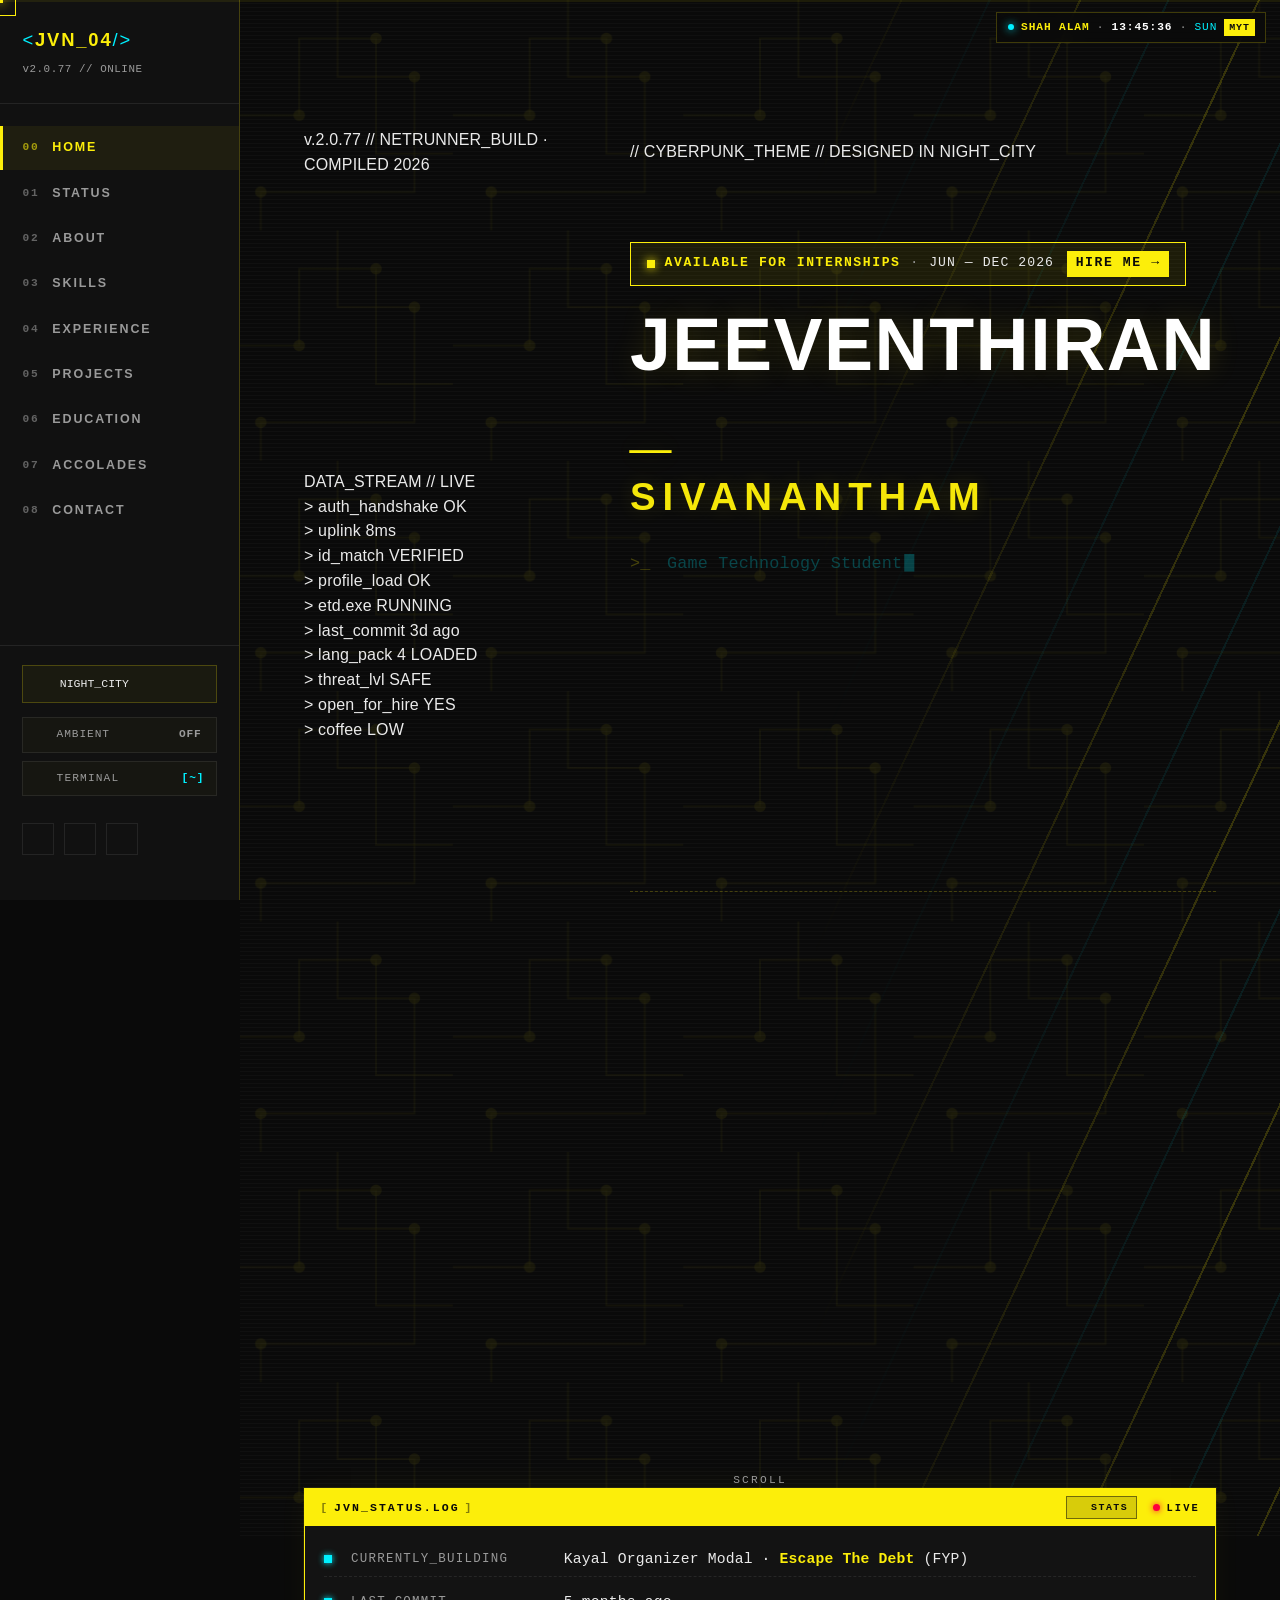
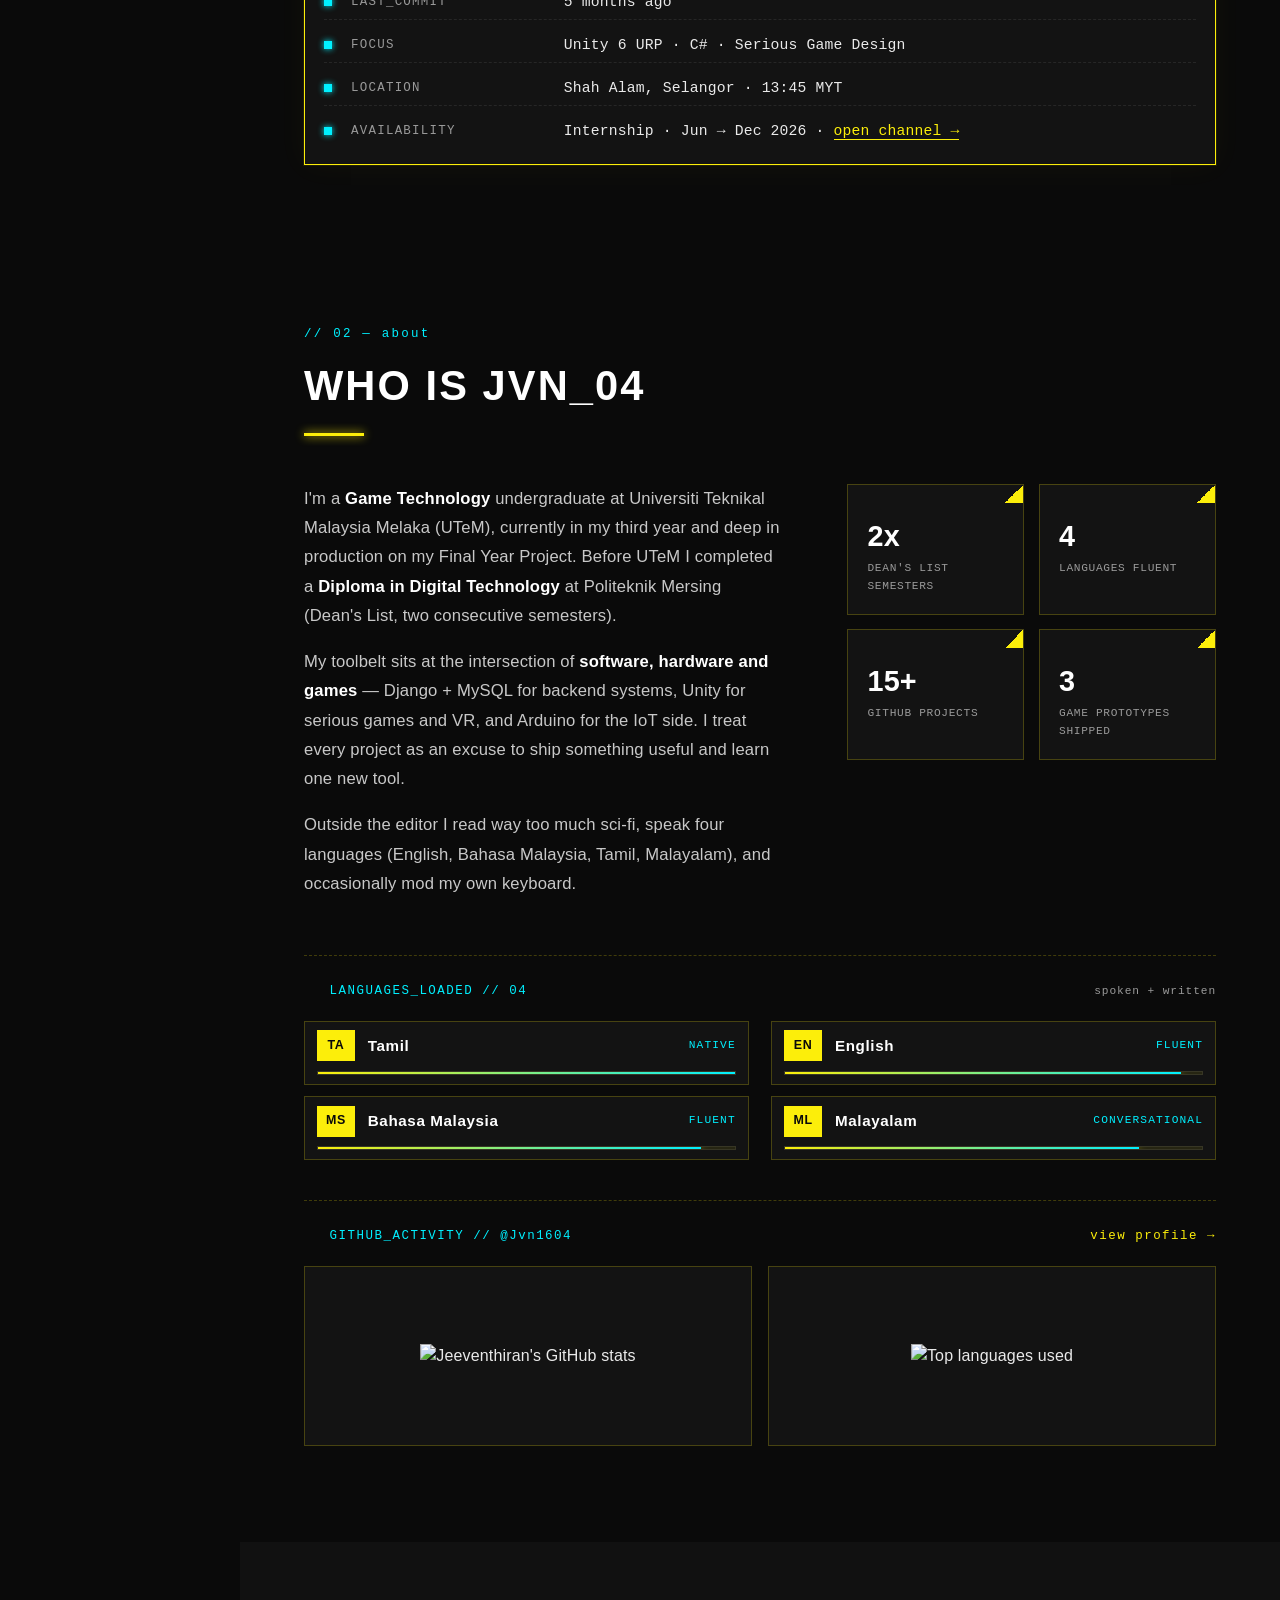
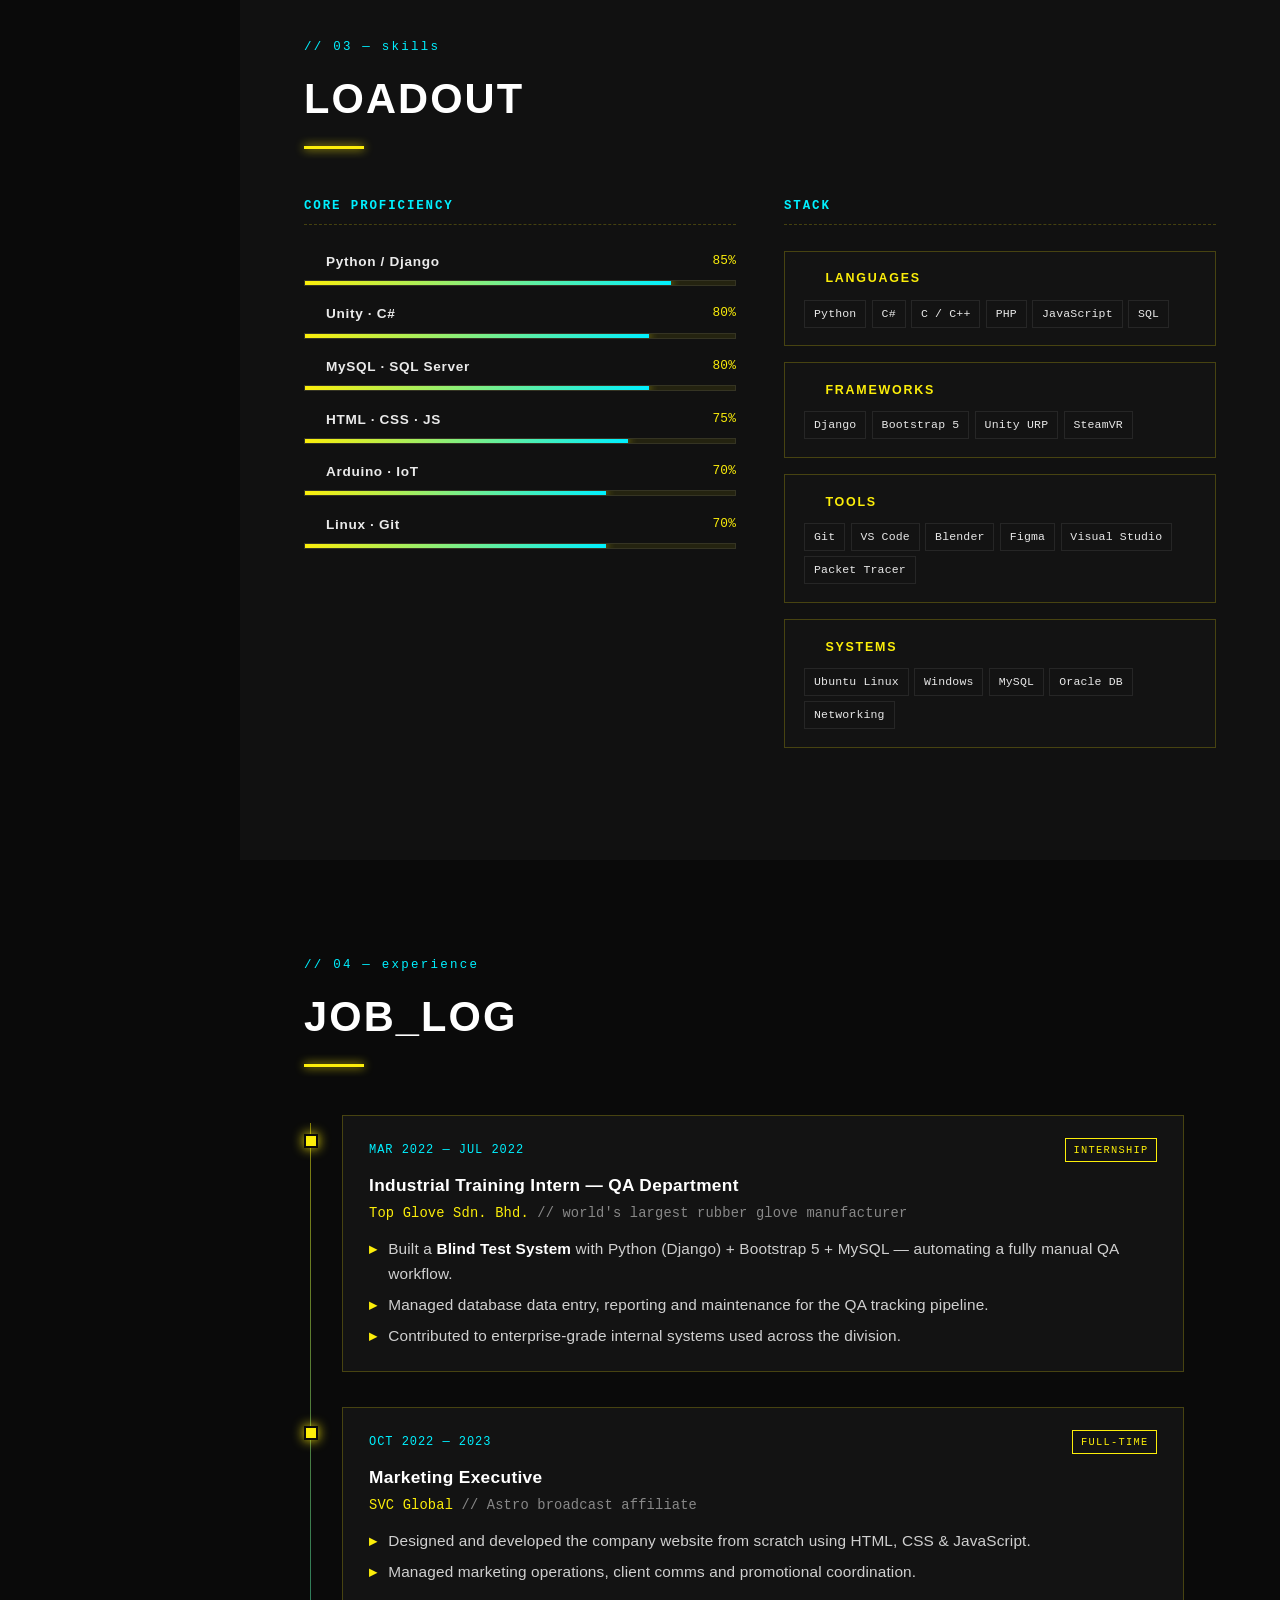
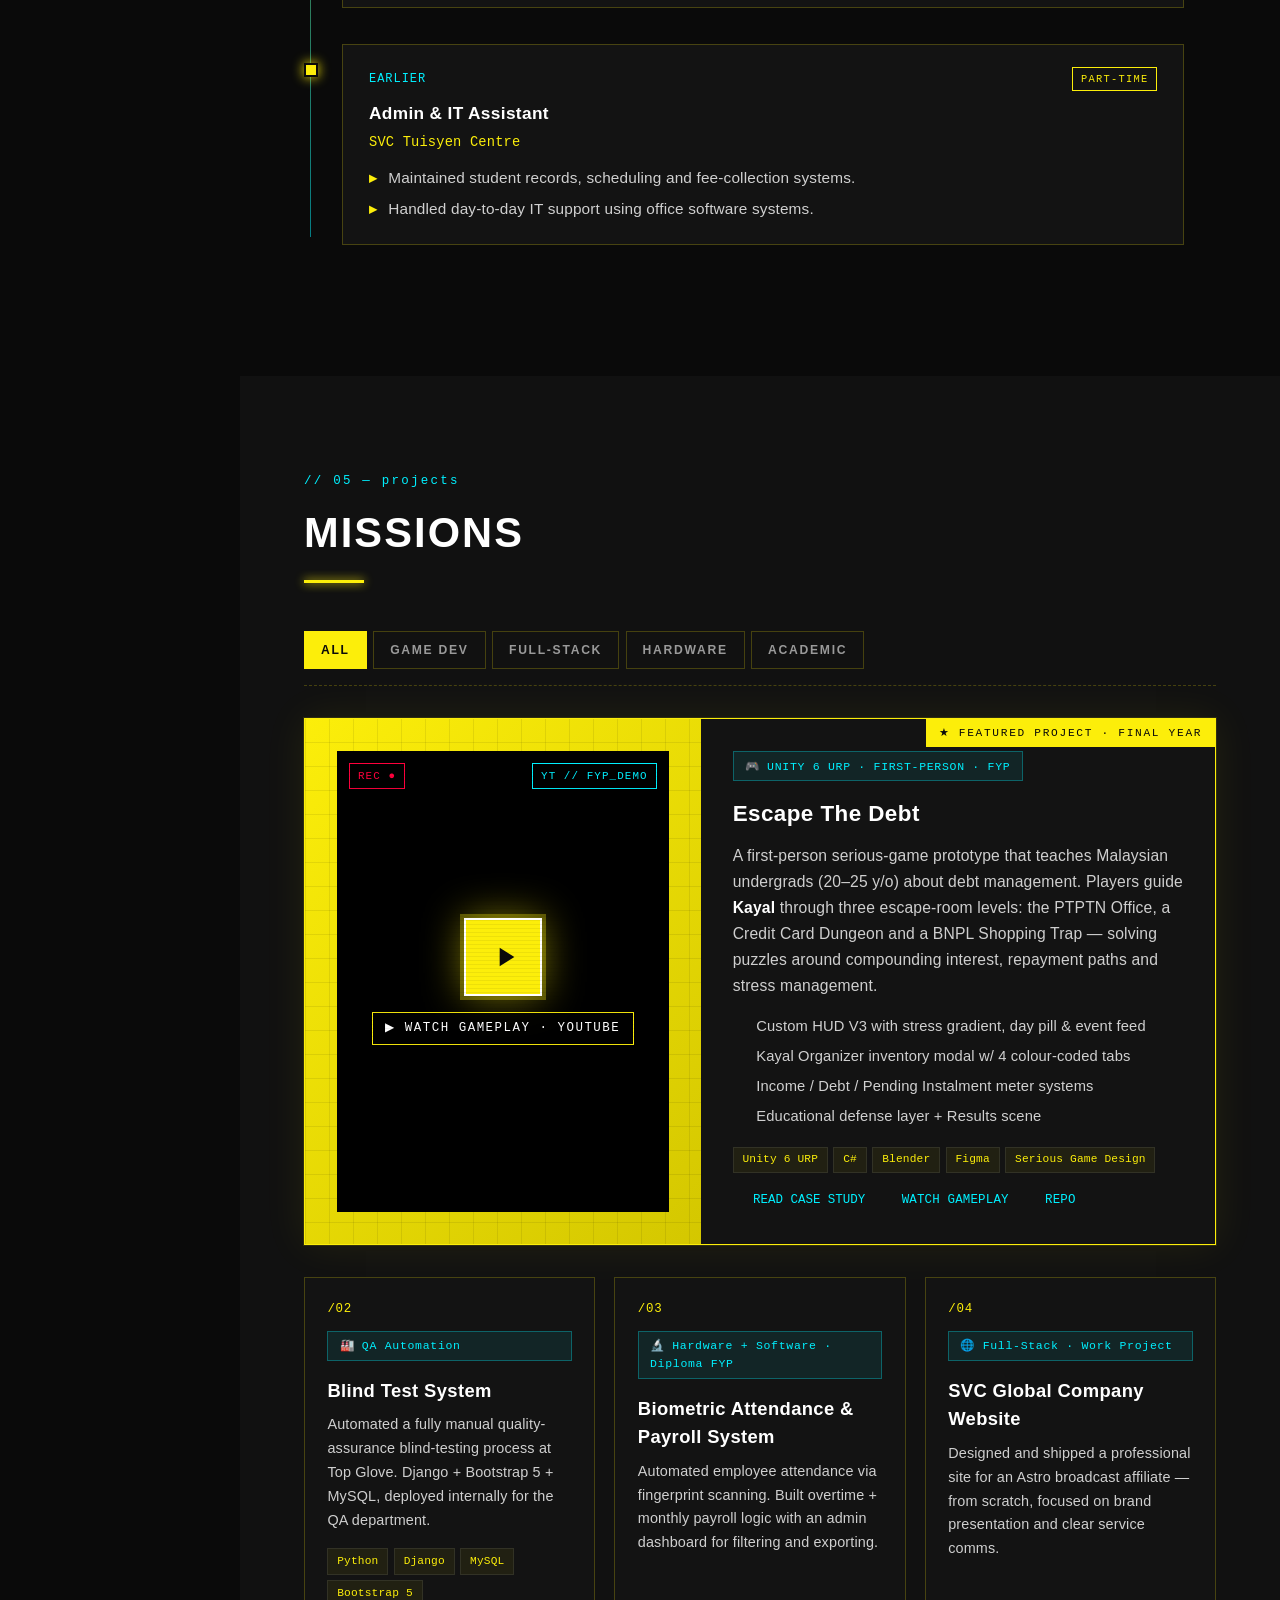
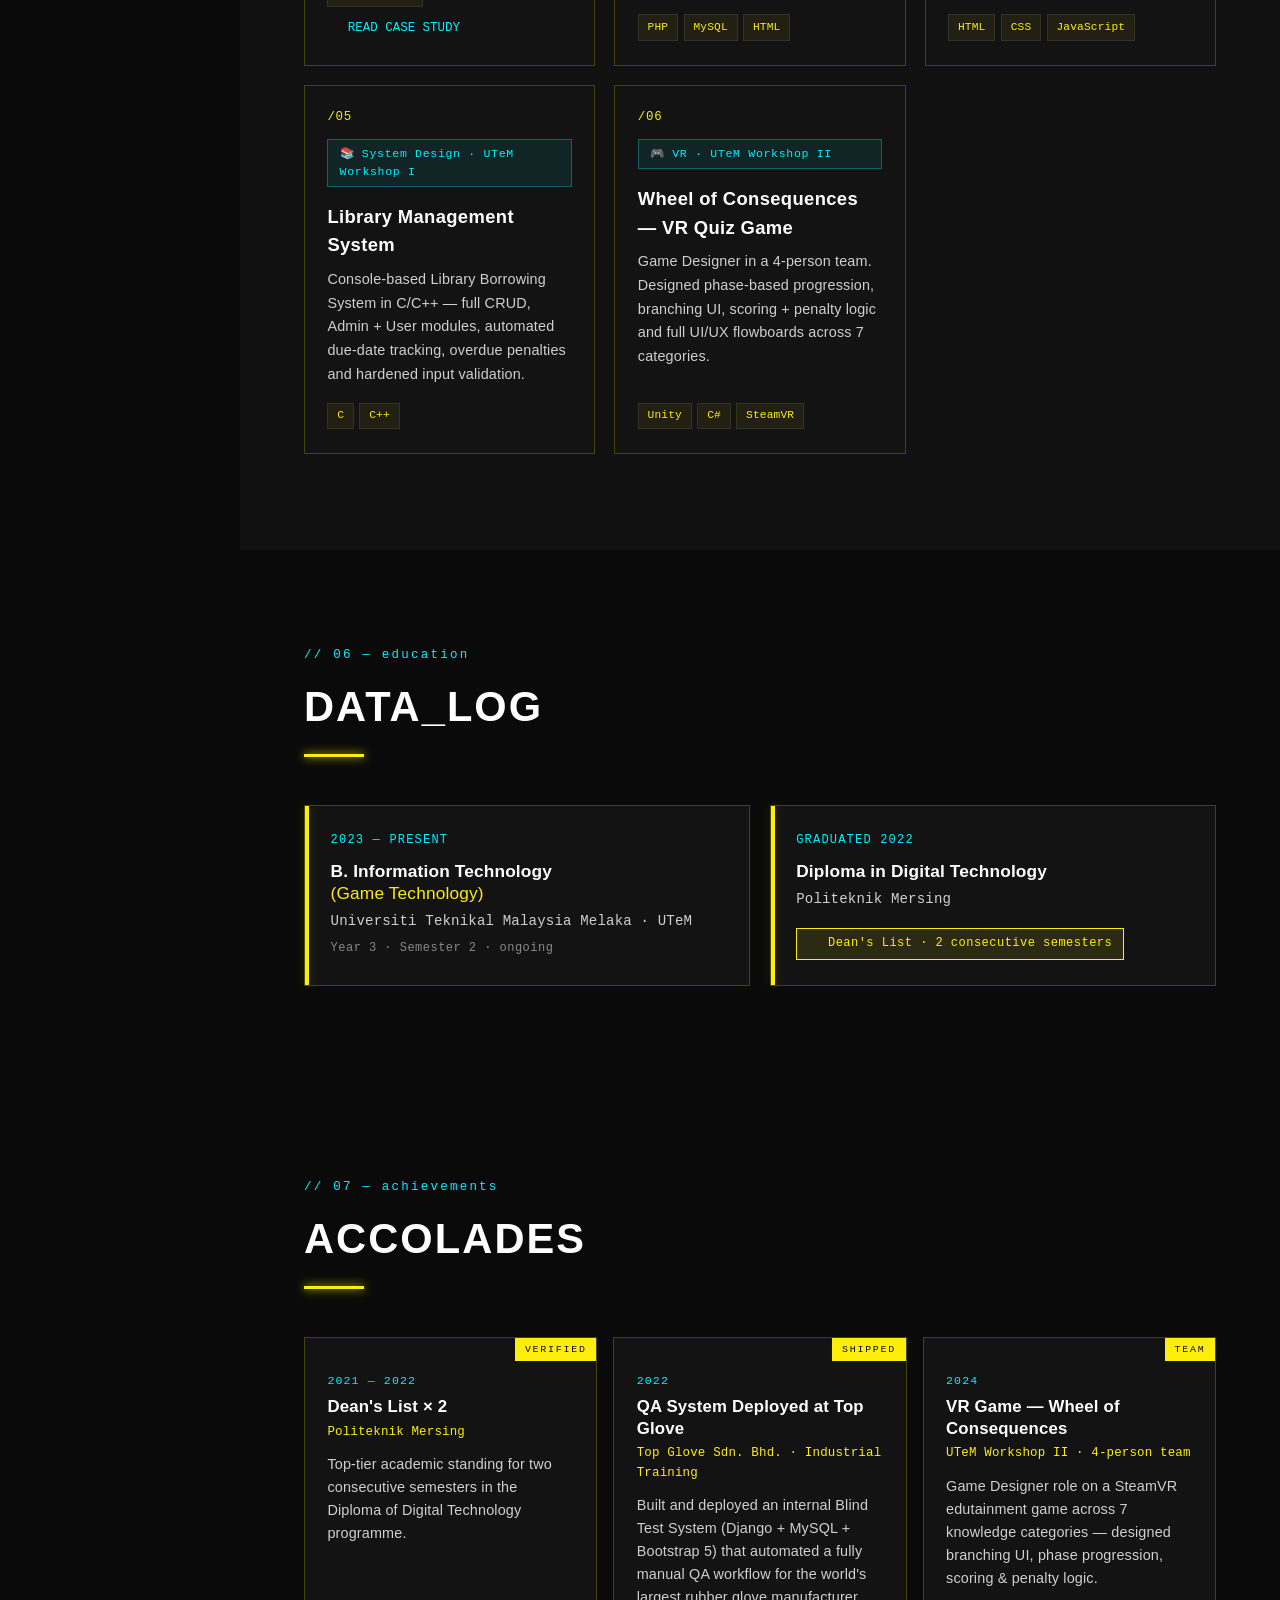
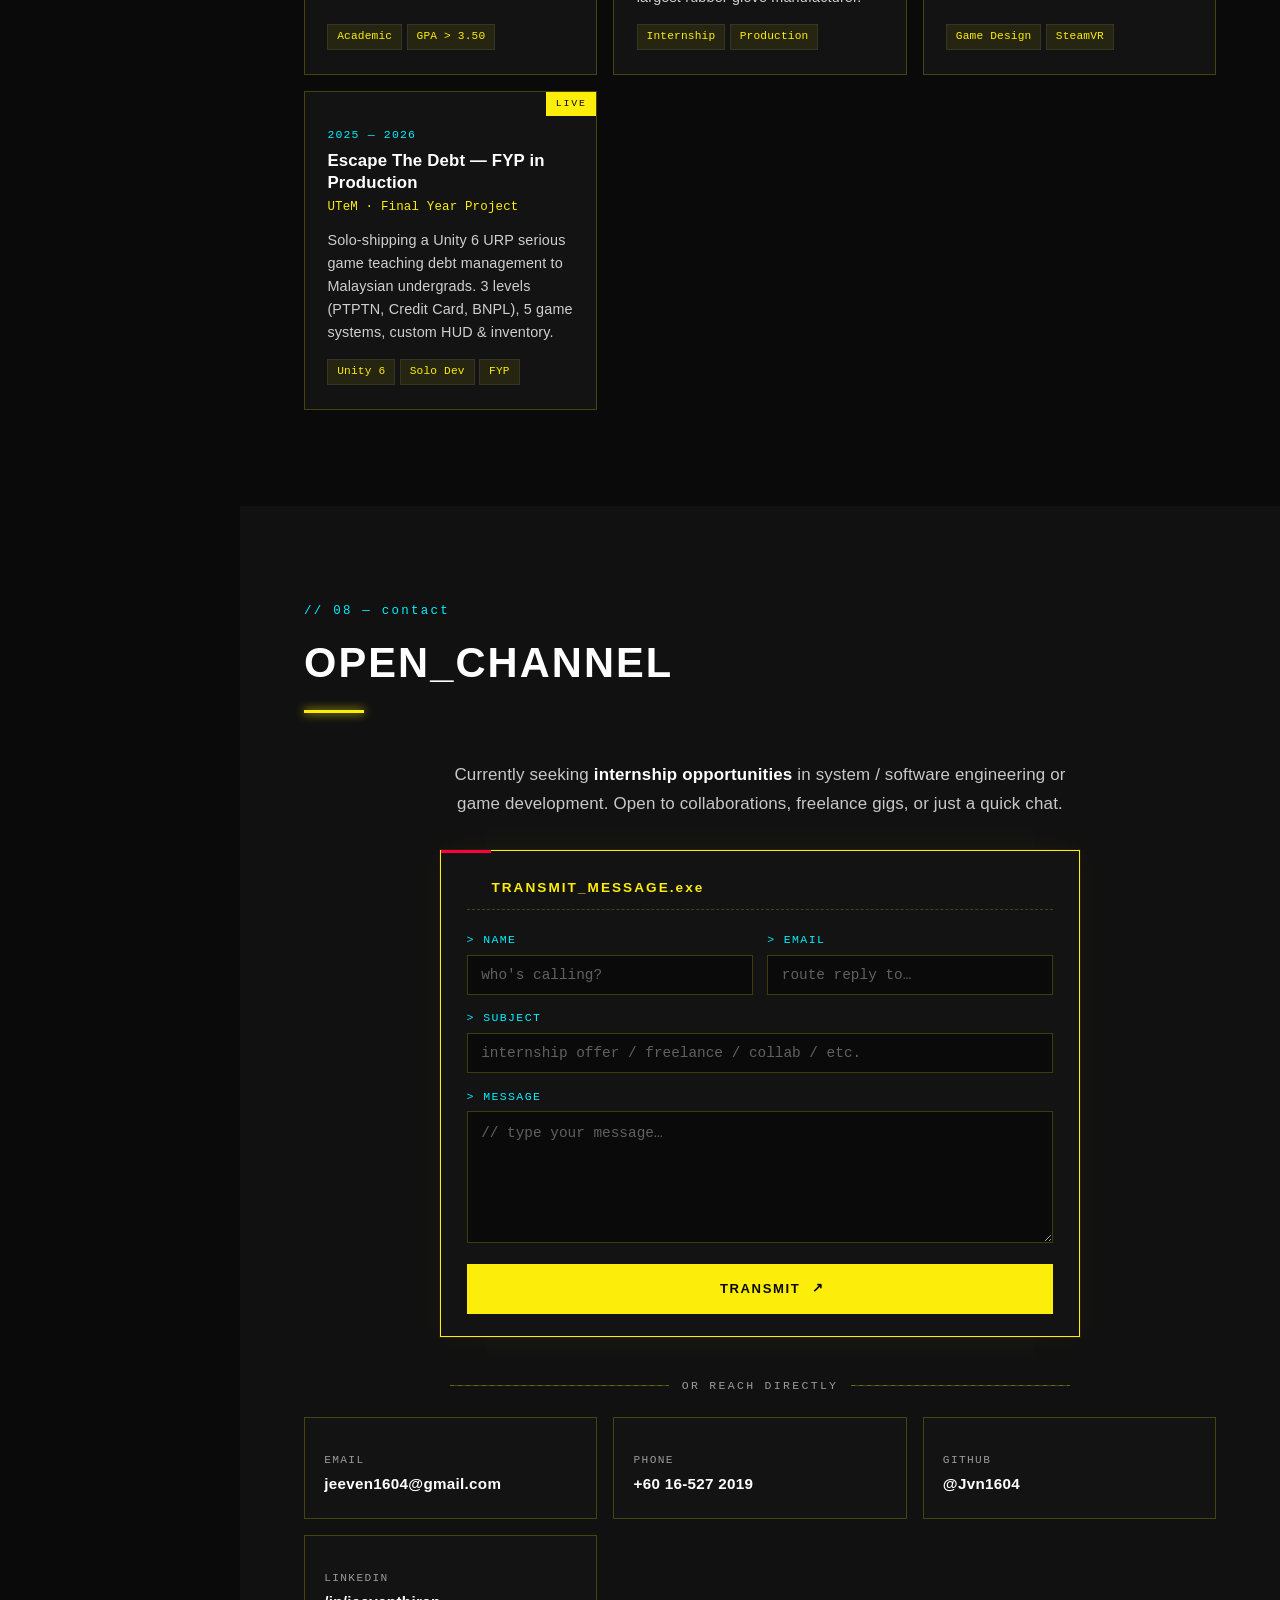
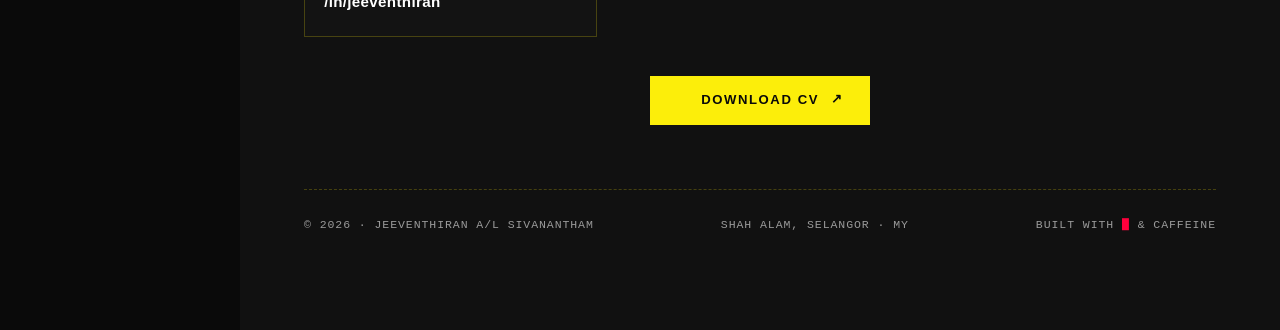
==== commit 5c776b21: "Update index.html fix some issues" ====
--- a/index.html
+++ b/index.html
@@ -197,6 +197,34 @@
       </div>
 
       <div class="hero-grid">
+        <!-- ambient cyberpunk decorations (visible on wide screens only) -->
+        <div class="hero-ambient hero-amb-left" aria-hidden="true">
+          <div class="hero-amb-vert">v.2.0.77 // NETRUNNER_BUILD · COMPILED 2026</div>
+        </div>
+        <div class="hero-ambient hero-amb-right" aria-hidden="true">
+          <div class="hero-amb-vert hero-amb-vert-r">// CYBERPUNK_THEME // DESIGNED IN NIGHT_CITY</div>
+        </div>
+
+        <!-- floating data stream chip -->
+        <div class="hero-stream" aria-hidden="true">
+          <div class="hero-stream-head">
+            <span class="hero-stream-led"></span>
+            DATA_STREAM // LIVE
+          </div>
+          <div class="hero-stream-body" id="hero-stream-body">
+            <div class="hs-log">&gt; auth_handshake <span class="hs-ok">OK</span></div>
+            <div class="hs-log">&gt; uplink <span class="hs-ok">8ms</span></div>
+            <div class="hs-log">&gt; id_match <span class="hs-ok">VERIFIED</span></div>
+            <div class="hs-log">&gt; profile_load <span class="hs-ok">OK</span></div>
+            <div class="hs-log">&gt; etd.exe <span class="hs-warn">RUNNING</span></div>
+            <div class="hs-log">&gt; last_commit <span class="hs-ok">3d ago</span></div>
+            <div class="hs-log">&gt; lang_pack <span class="hs-ok">4 LOADED</span></div>
+            <div class="hs-log">&gt; threat_lvl <span class="hs-ok">SAFE</span></div>
+            <div class="hs-log">&gt; open_for_hire <span class="hs-ok">YES</span></div>
+            <div class="hs-log">&gt; coffee <span class="hs-warn">LOW</span></div>
+          </div>
+        </div>
+
         <div class="hero-left">
           <div class="hero-meta hero-meta-hire">
             <span class="meta-dot"></span>
--- a/style.css
+++ b/style.css
@@ -1961,3 +1961,1096 @@
   .video-play-btn { width: 64px; height: 64px; }
   .video-play-btn svg { width: 26px; height: 26px; }
 }
+
+/* ╔═══════════════════════════════════════════════════════════╗
+   ║  TIER 2 ADDITIONS                                         ║
+   ║  Languages · Achievements · Resume preview · Case studies ║
+   ╚═══════════════════════════════════════════════════════════╝ */
+
+/* ── LANGUAGES BLOCK ─────────────────────────────────────── */
+.languages-block {
+  margin-top: 2.5rem;
+  padding-top: 1.6rem;
+  border-top: 1px dashed var(--border);
+  grid-column: 1 / -1;
+}
+.lang-head {
+  display: flex; align-items: center; gap: 0.6rem;
+  font-family: var(--mono);
+  font-size: 0.78rem;
+  color: var(--cp-cyan);
+  letter-spacing: 0.12em;
+  margin-bottom: 1.2rem;
+}
+.lang-head i { width: 16px; height: 16px; }
+.lang-hint {
+  margin-left: auto;
+  color: var(--muted);
+  font-size: 0.7rem;
+  letter-spacing: 0.08em;
+  text-transform: lowercase;
+}
+[data-theme="light"] .lang-head { color: #006C7A; }
+
+.lang-rows {
+  display: grid;
+  grid-template-columns: 1fr 1fr;
+  gap: 0.7rem 1.4rem;
+}
+.lang-row {
+  display: grid;
+  grid-template-columns: 38px 1fr auto;
+  align-items: center;
+  gap: 0.6rem 0.8rem;
+  padding: 0.55rem 0.75rem;
+  border: 1px solid var(--border);
+  background: var(--panel);
+  position: relative;
+}
+.lang-code {
+  font-family: var(--display);
+  font-size: 0.78rem;
+  font-weight: 800;
+  letter-spacing: 0.06em;
+  color: #0A0A0A;
+  background: var(--cp-yellow);
+  padding: 0.3rem 0.4rem;
+  text-align: center;
+  border: 1px solid var(--cp-yellow);
+}
+.lang-name {
+  font-family: var(--display);
+  font-size: 0.95rem;
+  font-weight: 600;
+  letter-spacing: 0.04em;
+  color: var(--text-strong);
+}
+.lang-level {
+  font-family: var(--mono);
+  font-size: 0.7rem;
+  color: var(--cp-cyan);
+  letter-spacing: 0.1em;
+}
+[data-theme="light"] .lang-level { color: #006C7A; }
+.lang-track {
+  grid-column: 1 / -1;
+  height: 4px;
+  background: rgba(252, 238, 10, 0.08);
+  border: 1px solid var(--hairline);
+  overflow: hidden;
+}
+[data-theme="light"] .lang-track { background: rgba(10,10,10,0.08); }
+.lang-fill {
+  height: 100%; width: 0;
+  background: linear-gradient(90deg, var(--cp-yellow), var(--cp-cyan));
+  box-shadow: 0 0 8px var(--cp-yellow);
+  transition: width 1.2s cubic-bezier(0.65, 0, 0.35, 1);
+}
+[data-theme="light"] .lang-fill {
+  background: linear-gradient(90deg, #B89A00, #006C7A);
+  box-shadow: none;
+}
+.lang-row.animated .lang-fill { width: var(--target-pct, 0%); }
+
+/* ── ACHIEVEMENTS GRID ───────────────────────────────────── */
+.ach-grid {
+  display: grid;
+  grid-template-columns: repeat(auto-fit, minmax(290px, 1fr));
+  gap: 1rem;
+}
+.ach-card {
+  position: relative;
+  border: 1px solid var(--border);
+  background: var(--panel);
+  padding: 1.4rem 1.4rem 1.5rem;
+  overflow: hidden;
+  transition: border-color 0.2s, transform 0.2s;
+  display: flex; flex-direction: column;
+}
+[data-theme="light"] .ach-card { color: #1A1A1A; }
+.ach-card:hover { border-color: var(--cp-yellow); transform: translateY(-3px); }
+.ach-card::after {
+  content: '';
+  position: absolute; bottom: 0; left: 0;
+  width: 100%; height: 2px;
+  background: linear-gradient(90deg, var(--cp-yellow), transparent);
+  transform: scaleX(0); transform-origin: left;
+  transition: transform 0.3s var(--ease);
+}
+.ach-card:hover::after { transform: scaleX(1); }
+
+.ach-corner {
+  position: absolute; top: 0; right: 0;
+  font-family: var(--mono);
+  font-size: 0.62rem;
+  letter-spacing: 0.18em;
+  padding: 0.25rem 0.6rem;
+  color: #0A0A0A;
+  background: var(--cp-yellow);
+}
+.ach-verified .ach-corner { background: var(--cp-yellow); color: #0A0A0A; }
+
+.ach-icon { color: var(--cp-yellow); margin-bottom: 0.7rem; }
+.ach-icon i { width: 28px; height: 28px; }
+[data-theme="light"] .ach-icon { color: #6B5A00; }
+
+.ach-year {
+  font-family: var(--mono);
+  font-size: 0.72rem;
+  color: var(--cp-cyan);
+  letter-spacing: 0.1em;
+  margin-bottom: 0.4rem;
+}
+[data-theme="light"] .ach-year { color: #006C7A; }
+
+.ach-title {
+  font-family: var(--display);
+  font-size: 1.05rem;
+  font-weight: 700;
+  color: var(--text-strong);
+  line-height: 1.3;
+  margin-bottom: 0.3rem;
+  letter-spacing: 0.01em;
+}
+
+.ach-issuer {
+  font-family: var(--mono);
+  font-size: 0.78rem;
+  color: var(--cp-yellow);
+  margin-bottom: 0.7rem;
+}
+[data-theme="light"] .ach-issuer { color: #6B5A00; }
+
+.ach-desc {
+  flex: 1;
+  font-size: 0.9rem;
+  color: #CFCFCF;
+  line-height: 1.6;
+  font-weight: 500;
+  margin-bottom: 0.9rem;
+}
+[data-theme="light"] .ach-desc { color: #2A2A2A; }
+
+.ach-tags { display: flex; flex-wrap: wrap; gap: 0.3rem; }
+.ach-tags span {
+  font-family: var(--mono);
+  font-size: 0.7rem;
+  padding: 0.22rem 0.55rem;
+  background: rgba(252, 238, 10, 0.08);
+  border: 1px solid var(--hairline);
+  color: var(--cp-yellow);
+}
+[data-theme="light"] .ach-tags span {
+  color: #5A4A00;
+  background: rgba(212, 184, 0, 0.14);
+  border-color: rgba(10, 10, 10, 0.14);
+}
+
+/* ── CV PREVIEW (wider modal) ────────────────────────────── */
+.modal-card-wide { max-width: 900px; }
+.modal-split {
+  display: grid;
+  grid-template-columns: 1fr 0.85fr;
+  min-height: 0;
+}
+.cv-preview {
+  border-right: 1px solid var(--border);
+  background: #050505;
+  display: flex; flex-direction: column;
+  min-height: 0;
+}
+[data-theme="light"] .cv-preview { background: #F5F1DC; border-right-color: rgba(10,10,10,0.15); }
+
+.cv-preview-head {
+  display: flex; align-items: center; gap: 0.5rem;
+  font-family: var(--mono);
+  font-size: 0.72rem;
+  color: var(--cp-yellow);
+  letter-spacing: 0.1em;
+  padding: 0.5rem 0.85rem;
+  background: rgba(252, 238, 10, 0.06);
+  border-bottom: 1px solid var(--border);
+}
+.cv-preview-led {
+  width: 7px; height: 7px;
+  background: var(--cp-cyan);
+  box-shadow: 0 0 6px var(--cp-cyan);
+  border-radius: 50%;
+  animation: pulse 1.4s ease-in-out infinite;
+}
+[data-theme="light"] .cv-preview-head { color: #6B5A00; }
+[data-theme="light"] .cv-preview-led { background: #006C7A; box-shadow: 0 0 6px rgba(0,108,122,0.5); }
+
+.cv-preview-frame {
+  flex: 1;
+  position: relative;
+  min-height: 380px;
+  background: #0A0A0A;
+}
+[data-theme="light"] .cv-preview-frame { background: #FFFFFF; }
+.cv-preview-frame iframe {
+  position: absolute; inset: 0;
+  width: 100%; height: 100%;
+  border: none;
+  background: #fff;
+}
+.cv-preview-fallback {
+  position: absolute; inset: 0;
+  display: flex; flex-direction: column;
+  align-items: center; justify-content: center;
+  gap: 0.4rem;
+  font-family: var(--mono);
+  color: var(--muted);
+  text-align: center;
+  padding: 1.5rem;
+}
+.cv-preview-fallback i { width: 48px; height: 48px; color: var(--cp-yellow); opacity: 0.5; margin-bottom: 0.6rem; }
+.cv-preview-fallback strong {
+  font-family: var(--display);
+  font-size: 0.85rem;
+  letter-spacing: 0.15em;
+  color: var(--cp-yellow);
+}
+.cv-preview-fallback span { font-size: 0.85rem; color: var(--text); }
+.cv-preview-fallback code {
+  font-family: var(--mono);
+  background: rgba(252, 238, 10, 0.1);
+  padding: 0.1rem 0.4rem;
+  color: var(--cp-yellow);
+  font-size: 0.82rem;
+}
+.cv-preview-fallback small { font-size: 0.72rem; margin-top: 0.6rem; opacity: 0.7; }
+.cv-preview-fallback.shown { display: flex; }
+.cv-preview-frame.has-pdf .cv-preview-fallback { display: none; }
+.cv-preview-frame:not(.has-pdf) iframe { display: none; }
+
+.cv-preview-foot {
+  font-family: var(--mono);
+  font-size: 0.7rem;
+  color: var(--muted);
+  padding: 0.5rem 0.85rem;
+  border-top: 1px solid var(--border);
+  background: rgba(0, 0, 0, 0.3);
+}
+[data-theme="light"] .cv-preview-foot { background: rgba(10,10,10,0.04); }
+
+.cv-prompt { display: flex; flex-direction: column; }
+.cv-prompt .modal-body { flex: 1; }
+.cv-prompt .modal-actions { padding-bottom: 1.2rem; }
+
+@media (max-width: 800px) {
+  .modal-card-wide { max-width: 95vw; }
+  .modal-split { grid-template-columns: 1fr; }
+  .cv-preview { border-right: none; border-bottom: 1px solid var(--border); }
+  .cv-preview-frame { min-height: 260px; }
+}
+
+/* ── CASE STUDY MODAL ────────────────────────────────────── */
+.cs-trigger {
+  display: inline-flex; align-items: center; gap: 0.4rem;
+  font-family: var(--mono);
+  font-size: 0.78rem;
+  color: var(--cp-cyan);
+  border-bottom: 1px solid transparent;
+  padding-bottom: 1px;
+  transition: border-color 0.2s, color 0.2s;
+  cursor: pointer;
+  background: none; border-left: none; border-right: none; border-top: none;
+}
+.cs-trigger i { width: 14px; height: 14px; }
+.cs-trigger:hover { border-bottom-color: var(--cp-cyan); color: var(--cp-yellow); }
+[data-theme="light"] .cs-trigger { color: #006C7A; }
+[data-theme="light"] .cs-trigger:hover { color: #6B5A00; border-bottom-color: #006C7A; }
+
+#cs-modal { z-index: 9100; }
+.cs-card {
+  width: 100%; max-width: 920px;
+  max-height: 90vh;
+  background: #0A0A0A;
+  border: 1px solid var(--cp-yellow);
+  box-shadow: 0 0 0 1px rgba(252,238,10,0.1), 0 0 50px rgba(252,238,10,0.15);
+  display: flex; flex-direction: column;
+  overflow: hidden;
+  transform: translateY(20px) scale(0.97);
+  transition: transform 0.3s var(--ease);
+}
+.modal.open .cs-card { transform: translateY(0) scale(1); }
+[data-theme="light"] .cs-card { background: #FFFFFF; border-color: #6B5A00; box-shadow: 0 0 0 1px rgba(212,184,0,0.18), 0 8px 60px rgba(10,10,10,0.18); }
+
+.cs-header {
+  display: flex; align-items: center; justify-content: space-between;
+  padding: 0.85rem 1.2rem;
+  background: rgba(252, 238, 10, 0.06);
+  border-bottom: 1px solid var(--border);
+  flex-shrink: 0;
+}
+.cs-header-title {
+  display: flex; align-items: center; gap: 0.5rem;
+  font-family: var(--display);
+  font-size: 0.85rem;
+  font-weight: 700;
+  letter-spacing: 0.15em;
+  color: var(--cp-yellow);
+}
+[data-theme="light"] .cs-header-title { color: #6B5A00; }
+.cs-header-title i { width: 16px; height: 16px; }
+
+.cs-body {
+  flex: 1;
+  overflow-y: auto;
+  padding: 0;
+}
+.cs-body::-webkit-scrollbar { width: 8px; }
+.cs-body::-webkit-scrollbar-track { background: rgba(255,255,255,0.04); }
+.cs-body::-webkit-scrollbar-thumb { background: var(--cp-yellow); }
+
+.cs-hero {
+  padding: 2rem 2rem 1.4rem;
+  background: linear-gradient(135deg, rgba(252,238,10,0.06), transparent 60%);
+  border-bottom: 1px dashed var(--border);
+}
+.cs-badge {
+  display: inline-block;
+  font-family: var(--mono);
+  font-size: 0.7rem;
+  color: var(--cp-cyan);
+  background: rgba(0, 240, 255, 0.08);
+  border: 1px solid rgba(0, 240, 255, 0.3);
+  padding: 0.25rem 0.6rem;
+  margin-bottom: 0.8rem;
+  letter-spacing: 0.1em;
+}
+[data-theme="light"] .cs-badge { color: #006C7A; background: rgba(0, 192, 200, 0.10); border-color: rgba(0, 192, 200, 0.40); }
+.cs-title {
+  font-family: var(--display);
+  font-size: 1.7rem;
+  font-weight: 800;
+  color: var(--text-strong);
+  letter-spacing: 0.02em;
+  margin-bottom: 0.4rem;
+}
+.cs-sub {
+  font-family: var(--mono);
+  font-size: 0.85rem;
+  color: var(--cp-yellow);
+}
+[data-theme="light"] .cs-sub { color: #6B5A00; }
+
+.cs-section { padding: 1.4rem 2rem; border-bottom: 1px dashed var(--border); }
+.cs-section:last-child { border-bottom: none; }
+.cs-section-label {
+  font-family: var(--mono);
+  font-size: 0.72rem;
+  color: var(--cp-cyan);
+  letter-spacing: 0.15em;
+  margin-bottom: 0.8rem;
+}
+[data-theme="light"] .cs-section-label { color: #006C7A; }
+.cs-section h3 {
+  font-family: var(--display);
+  font-size: 1.05rem;
+  font-weight: 700;
+  color: var(--text-strong);
+  margin-bottom: 0.6rem;
+}
+.cs-section p {
+  font-size: 0.96rem;
+  color: #CFCFCF;
+  line-height: 1.7;
+  font-weight: 500;
+  margin-bottom: 0.8rem;
+}
+[data-theme="light"] .cs-section p { color: #2A2A2A; }
+.cs-section ul { display: flex; flex-direction: column; gap: 0.5rem; margin-bottom: 0.8rem; padding-left: 0; }
+.cs-section ul li {
+  position: relative;
+  padding-left: 1.4rem;
+  font-size: 0.94rem;
+  color: #CFCFCF;
+  font-weight: 500;
+  line-height: 1.55;
+}
+[data-theme="light"] .cs-section ul li { color: #2A2A2A; }
+.cs-section ul li::before {
+  content: '▸';
+  position: absolute; left: 0; top: 0;
+  color: var(--cp-yellow);
+  font-weight: 700;
+}
+[data-theme="light"] .cs-section ul li::before { color: #6B5A00; }
+
+.cs-grid {
+  display: grid;
+  grid-template-columns: repeat(auto-fit, minmax(220px, 1fr));
+  gap: 0.8rem;
+}
+.cs-stat {
+  border: 1px solid var(--border);
+  padding: 0.9rem;
+  background: rgba(252, 238, 10, 0.03);
+}
+.cs-stat-label {
+  font-family: var(--mono);
+  font-size: 0.7rem;
+  color: var(--cp-cyan);
+  letter-spacing: 0.1em;
+  margin-bottom: 0.3rem;
+}
+[data-theme="light"] .cs-stat-label { color: #006C7A; }
+.cs-stat-val {
+  font-family: var(--display);
+  font-size: 1.15rem;
+  font-weight: 700;
+  color: var(--text-strong);
+}
+
+.cs-techs { display: flex; flex-wrap: wrap; gap: 0.35rem; }
+.cs-techs span {
+  font-family: var(--mono);
+  font-size: 0.74rem;
+  padding: 0.3rem 0.65rem;
+  background: rgba(252, 238, 10, 0.06);
+  border: 1px solid var(--hairline);
+  color: var(--cp-yellow);
+}
+[data-theme="light"] .cs-techs span { color: #5A4A00; background: rgba(212, 184, 0, 0.14); border-color: rgba(10, 10, 10, 0.14); }
+
+.cs-links { display: flex; gap: 1rem; flex-wrap: wrap; padding: 1.2rem 2rem; background: rgba(0,0,0,0.3); border-top: 1px solid var(--border); flex-shrink: 0; }
+[data-theme="light"] .cs-links { background: rgba(10,10,10,0.03); }
+.cs-link {
+  display: inline-flex; align-items: center; gap: 0.5rem;
+  font-family: var(--mono);
+  font-size: 0.82rem;
+  color: var(--cp-yellow);
+  border: 1px solid var(--cp-yellow);
+  padding: 0.55rem 1rem;
+  letter-spacing: 0.08em;
+  transition: background 0.2s, transform 0.15s;
+}
+.cs-link:hover { background: rgba(252, 238, 10, 0.1); transform: translateY(-1px); }
+.cs-link i { width: 14px; height: 14px; }
+
+@media (max-width: 700px) {
+  .lang-rows { grid-template-columns: 1fr; }
+  .cs-hero, .cs-section, .cs-links { padding-left: 1.2rem; padding-right: 1.2rem; }
+  .cs-title { font-size: 1.3rem; }
+}
+
+/* ╔═══════════════════════════════════════════════════════════╗
+   ║  TIER 3 ADDITIONS                                         ║
+   ║  Terminal · Character sheet · Konami · Time HUD · Audio   ║
+   ╚═══════════════════════════════════════════════════════════╝ */
+
+/* ── LIVE TIME HUD ───────────────────────────────────────── */
+.time-hud {
+  position: fixed;
+  top: 12px;
+  right: 14px;
+  z-index: 95;
+  display: inline-flex;
+  align-items: center;
+  gap: 0.45rem;
+  font-family: var(--mono);
+  font-size: 0.7rem;
+  letter-spacing: 0.08em;
+  color: var(--cp-yellow);
+  background: rgba(10, 10, 10, 0.82);
+  border: 1px solid var(--border);
+  padding: 0.35rem 0.65rem;
+  backdrop-filter: blur(8px);
+  -webkit-backdrop-filter: blur(8px);
+  user-select: none;
+  pointer-events: none;
+}
+[data-theme="light"] .time-hud {
+  color: #1A1A1A;
+  background: rgba(255, 255, 255, 0.88);
+  border-color: rgba(10, 10, 10, 0.3);
+}
+.time-hud-dot {
+  width: 6px; height: 6px;
+  background: var(--cp-cyan);
+  box-shadow: 0 0 8px var(--cp-cyan);
+  border-radius: 50%;
+  animation: pulse 1.4s ease-in-out infinite;
+}
+[data-theme="light"] .time-hud-dot { background: #006C7A; box-shadow: 0 0 6px rgba(0,108,122,0.5); }
+.time-hud-loc { color: var(--cp-yellow); font-weight: 700; }
+[data-theme="light"] .time-hud-loc { color: #1A1A1A; }
+.time-hud-sep { color: var(--muted); }
+.time-hud-time { color: #FFF; font-weight: 700; min-width: 60px; }
+[data-theme="light"] .time-hud-time { color: #000; }
+.time-hud-day { color: var(--cp-cyan); }
+[data-theme="light"] .time-hud-day { color: #006C7A; }
+.time-hud-mode {
+  color: #0A0A0A;
+  background: var(--cp-yellow);
+  padding: 0.05rem 0.3rem;
+  font-size: 0.62rem;
+  font-weight: 700;
+}
+[data-theme="light"] .time-hud-mode { color: #000; background: #B89A00; }
+@media (max-width: 900px) { .time-hud { display: none; } }
+
+/* ── SIDEBAR EXTRA BUTTONS (audio + terminal) ─────────────── */
+.sidebar-extra {
+  display: flex; flex-direction: column;
+  gap: 0.5rem;
+  margin-bottom: 0.8rem;
+}
+.audio-toggle, .terminal-toggle {
+  display: flex; align-items: center; gap: 0.5rem;
+  padding: 0.5rem 0.7rem;
+  border: 1px solid var(--hairline);
+  font-family: var(--mono);
+  font-size: 0.7rem;
+  color: var(--muted);
+  background: rgba(252, 238, 10, 0.02);
+  letter-spacing: 0.08em;
+  transition: border-color 0.2s, color 0.2s, background 0.2s;
+}
+.audio-toggle:hover, .terminal-toggle:hover {
+  color: var(--cp-yellow);
+  border-color: var(--cp-yellow);
+  background: rgba(252, 238, 10, 0.06);
+}
+.audio-toggle i, .terminal-toggle i { width: 14px; height: 14px; }
+.audio-icon-on { display: none; }
+.audio-toggle.on .audio-icon-on { display: inline-block; }
+.audio-toggle.on .audio-icon-off { display: none; }
+.audio-toggle.on { color: var(--cp-yellow); border-color: var(--cp-yellow); }
+.audio-toggle.on .audio-state::before { content: 'ON'; color: var(--cp-cyan); }
+.audio-state { margin-left: auto; font-weight: 700; }
+.audio-toggle:not(.on) .audio-state::before { content: 'OFF'; color: var(--muted); }
+.audio-state { /* clears default */ font-size: 0; }
+.audio-state::before { font-size: 0.7rem; }
+.terminal-toggle-label { letter-spacing: 0.1em; }
+.terminal-toggle-key {
+  margin-left: auto;
+  color: var(--cp-cyan);
+  font-weight: 700;
+}
+[data-theme="light"] .terminal-toggle-key { color: #006C7A; }
+
+/* ── STATUS BOARD STATS BUTTON ───────────────────────────── */
+.status-stats-btn {
+  display: inline-flex; align-items: center; gap: 0.3rem;
+  font-family: var(--mono);
+  font-size: 0.62rem;
+  letter-spacing: 0.15em;
+  color: #0A0A0A;
+  background: rgba(10, 10, 10, 0.15);
+  padding: 0.18rem 0.5rem;
+  border: 1px solid rgba(10, 10, 10, 0.5);
+  margin-right: 0.6rem;
+  transition: background 0.2s, transform 0.15s;
+}
+.status-stats-btn i { width: 11px; height: 11px; }
+.status-stats-btn:hover { background: rgba(10, 10, 10, 0.3); transform: translateY(-1px); }
+
+/* ╔═══════════════════════════════════════════════════════════╗
+   ║  TERMINAL OVERLAY                                         ║
+   ╚═══════════════════════════════════════════════════════════╝ */
+.terminal-overlay {
+  position: fixed; inset: 0;
+  z-index: 9500;
+  background: rgba(0, 0, 0, 0.78);
+  backdrop-filter: blur(6px);
+  display: flex; align-items: center; justify-content: center;
+  padding: 1rem;
+  opacity: 0; visibility: hidden;
+  transition: opacity 0.22s, visibility 0.22s;
+}
+.terminal-overlay.open { opacity: 1; visibility: visible; }
+
+.terminal-window {
+  width: 100%; max-width: 780px;
+  max-height: 80vh;
+  background: #0A0A0A;
+  border: 1px solid var(--cp-yellow);
+  box-shadow: 0 0 0 1px rgba(252, 238, 10, 0.12), 0 0 60px rgba(252, 238, 10, 0.18);
+  display: flex; flex-direction: column;
+  overflow: hidden;
+  transform: translateY(20px) scale(0.97);
+  transition: transform 0.25s var(--ease);
+  font-family: var(--mono);
+}
+.terminal-overlay.open .terminal-window { transform: translateY(0) scale(1); }
+
+.terminal-titlebar {
+  display: flex; align-items: center; justify-content: space-between;
+  padding: 0.45rem 0.8rem;
+  background: rgba(252, 238, 10, 0.06);
+  border-bottom: 1px solid var(--border);
+  flex-shrink: 0;
+}
+.terminal-tb-l { display: flex; align-items: center; gap: 0.7rem; }
+.terminal-traffic { display: inline-flex; gap: 4px; }
+.terminal-traffic span {
+  width: 11px; height: 11px;
+  border-radius: 50%;
+  background: var(--cp-magenta);
+}
+.terminal-traffic span:nth-child(2) { background: var(--cp-yellow); }
+.terminal-traffic span:nth-child(3) { background: var(--cp-cyan); }
+.terminal-title {
+  font-size: 0.74rem;
+  color: var(--muted);
+  letter-spacing: 0.08em;
+}
+.terminal-close {
+  font-size: 1.4rem;
+  color: var(--muted);
+  width: 24px; height: 24px;
+  display: flex; align-items: center; justify-content: center;
+  line-height: 1;
+  transition: color 0.2s;
+}
+.terminal-close:hover { color: var(--cp-magenta); }
+
+.terminal-screen {
+  flex: 1; min-height: 0;
+  padding: 0.9rem 1rem;
+  overflow-y: auto;
+  font-size: 0.88rem;
+  color: #E8E8E8;
+  line-height: 1.45;
+  background:
+    linear-gradient(to bottom, rgba(252,238,10,0.02), transparent),
+    #0A0A0A;
+  position: relative;
+}
+.terminal-screen::before {
+  content: '';
+  position: absolute; inset: 0;
+  background: repeating-linear-gradient(0deg, transparent 0 2px, rgba(255,255,255,0.018) 2px 3px);
+  pointer-events: none;
+}
+.terminal-screen::-webkit-scrollbar { width: 6px; }
+.terminal-screen::-webkit-scrollbar-track { background: transparent; }
+.terminal-screen::-webkit-scrollbar-thumb { background: var(--cp-yellow); }
+
+.term-line {
+  white-space: pre-wrap;
+  word-break: break-word;
+  margin-bottom: 0.2rem;
+}
+.term-banner { color: var(--muted); margin-bottom: 0.8rem; }
+.term-prompt-line { color: var(--cp-yellow); }
+.term-prompt-line .term-cmd { color: #FFF; }
+.term-y { color: var(--cp-yellow); }
+.term-c { color: var(--cp-cyan); }
+.term-m { color: var(--cp-magenta); }
+.term-mute { color: var(--muted); }
+.term-err { color: var(--cp-magenta); }
+.term-ok  { color: var(--cp-cyan); }
+.term-table { display: grid; grid-template-columns: 140px 1fr; gap: 0.2rem 1rem; margin: 0.4rem 0 0.6rem; }
+.term-table .k { color: var(--cp-yellow); }
+.term-table .v { color: #E8E8E8; }
+.term-ascii {
+  color: var(--cp-yellow);
+  font-size: 0.7rem;
+  line-height: 1.1;
+  margin: 0.4rem 0;
+  text-shadow: 0 0 8px rgba(252,238,10,0.3);
+}
+
+.terminal-input-line {
+  display: flex; align-items: center;
+  gap: 0.4rem;
+  padding: 0.6rem 1rem;
+  border-top: 1px solid var(--border);
+  background: rgba(252,238,10,0.04);
+  flex-shrink: 0;
+}
+.terminal-prompt {
+  color: var(--cp-yellow);
+  font-size: 0.88rem;
+  white-space: nowrap;
+}
+.terminal-input {
+  flex: 1;
+  background: transparent;
+  border: none;
+  outline: none;
+  font-family: var(--mono);
+  font-size: 0.88rem;
+  color: #FFF;
+  padding: 0.1rem 0;
+  caret-color: var(--cp-yellow);
+}
+.terminal-caret {
+  color: var(--cp-yellow);
+  animation: blink 1s steps(2) infinite;
+  font-size: 0.95rem;
+}
+
+/* mobile terminal sizing */
+@media (max-width: 600px) {
+  .terminal-window { max-height: 88vh; }
+  .terminal-screen { font-size: 0.78rem; }
+  .terminal-prompt, .terminal-input { font-size: 0.78rem; }
+}
+
+/* ╔═══════════════════════════════════════════════════════════╗
+   ║  CHARACTER SHEET MODAL                                    ║
+   ╚═══════════════════════════════════════════════════════════╝ */
+#stats-modal { z-index: 9050; }
+.stats-card {
+  width: 100%; max-width: 980px;
+  max-height: 92vh;
+  background: #0A0A0A;
+  border: 1px solid var(--cp-yellow);
+  box-shadow: 0 0 0 1px rgba(252,238,10,0.1), 0 0 60px rgba(252,238,10,0.2);
+  display: flex; flex-direction: column;
+  overflow: hidden;
+  transform: translateY(20px) scale(0.97);
+  transition: transform 0.3s var(--ease);
+}
+.modal.open .stats-card { transform: translateY(0) scale(1); }
+[data-theme="light"] .stats-card { background: #FFFFFF; border-color: #6B5A00; box-shadow: 0 0 0 1px rgba(212,184,0,0.2), 0 8px 60px rgba(10,10,10,0.18); }
+
+.stats-header {
+  display: flex; align-items: center; justify-content: space-between;
+  padding: 0.7rem 1.2rem;
+  background: var(--cp-yellow);
+  color: #0A0A0A;
+  flex-shrink: 0;
+}
+.stats-header-l, .stats-header-r {
+  display: flex; align-items: center; gap: 0.55rem;
+  font-family: var(--display);
+  font-size: 0.82rem;
+  font-weight: 800;
+  letter-spacing: 0.15em;
+}
+.stats-header-l i { width: 18px; height: 18px; }
+.stats-header-build {
+  font-family: var(--mono);
+  font-size: 0.7rem;
+  font-weight: 500;
+  padding: 0.18rem 0.5rem;
+  background: rgba(10, 10, 10, 0.2);
+  border: 1px solid rgba(10, 10, 10, 0.4);
+  letter-spacing: 0.1em;
+}
+.stats-close {
+  background: rgba(10, 10, 10, 0.1);
+  border: 1px solid rgba(10, 10, 10, 0.4);
+}
+.stats-close:hover { background: rgba(10, 10, 10, 0.3); }
+
+.stats-identity {
+  display: grid;
+  grid-template-columns: 1fr auto;
+  gap: 1rem;
+  padding: 1.2rem 1.4rem;
+  background: linear-gradient(135deg, rgba(252,238,10,0.06), transparent 60%);
+  border-bottom: 1px dashed var(--border);
+  align-items: end;
+}
+.stats-callsign {
+  font-family: var(--display);
+  font-size: 2rem;
+  font-weight: 900;
+  color: var(--cp-yellow);
+  letter-spacing: 0.04em;
+  text-shadow: 0 0 16px rgba(252,238,10,0.3);
+}
+[data-theme="light"] .stats-callsign { color: #000; text-shadow: none; }
+.stats-realname {
+  font-family: var(--mono);
+  font-size: 0.85rem;
+  color: var(--text);
+  margin-top: 0.2rem;
+}
+.stats-title {
+  font-family: var(--mono);
+  font-size: 0.78rem;
+  color: var(--cp-cyan);
+  margin-top: 0.4rem;
+  letter-spacing: 0.06em;
+}
+[data-theme="light"] .stats-title { color: #006C7A; }
+
+.stats-id-r {
+  display: grid;
+  grid-template-columns: repeat(4, auto);
+  gap: 0.4rem;
+}
+.stats-id-cell {
+  display: flex; flex-direction: column; align-items: center;
+  padding: 0.4rem 0.7rem;
+  border: 1px solid var(--border);
+  background: rgba(252, 238, 10, 0.04);
+  min-width: 56px;
+}
+.stats-id-cell span {
+  font-family: var(--mono);
+  font-size: 0.62rem;
+  color: var(--muted);
+  letter-spacing: 0.12em;
+}
+.stats-id-cell strong {
+  font-family: var(--display);
+  font-size: 1.1rem;
+  font-weight: 800;
+  color: var(--cp-yellow);
+}
+[data-theme="light"] .stats-id-cell strong { color: #6B5A00; }
+
+.stats-body {
+  flex: 1; min-height: 0; overflow-y: auto;
+  display: grid;
+  grid-template-columns: 1.4fr 1fr;
+}
+.stats-body::-webkit-scrollbar { width: 6px; }
+.stats-body::-webkit-scrollbar-thumb { background: var(--cp-yellow); }
+
+.stats-attrs, .stats-equip { padding: 1.2rem 1.4rem; }
+.stats-attrs { border-right: 1px dashed var(--border); }
+.stats-section-label {
+  font-family: var(--mono);
+  font-size: 0.72rem;
+  color: var(--cp-cyan);
+  letter-spacing: 0.15em;
+  margin-bottom: 0.9rem;
+}
+[data-theme="light"] .stats-section-label { color: #006C7A; }
+
+.attr-row { margin-bottom: 1.1rem; }
+.attr-head {
+  display: flex; align-items: center; gap: 0.5rem;
+  margin-bottom: 0.4rem;
+}
+.attr-num {
+  font-family: var(--mono);
+  font-size: 0.72rem;
+  color: var(--muted);
+}
+.attr-name {
+  font-family: var(--display);
+  font-size: 0.95rem;
+  font-weight: 700;
+  letter-spacing: 0.12em;
+  color: var(--text-strong);
+  flex: 1;
+}
+.attr-val {
+  font-family: var(--display);
+  font-size: 1.3rem;
+  font-weight: 800;
+  color: var(--cp-yellow);
+  text-shadow: 0 0 10px rgba(252,238,10,0.2);
+}
+[data-theme="light"] .attr-val { color: #6B5A00; text-shadow: none; }
+.attr-val small {
+  font-size: 0.75rem;
+  font-weight: 500;
+  color: var(--muted);
+  margin-left: 0.1rem;
+}
+.attr-bar {
+  height: 6px;
+  background: rgba(252, 238, 10, 0.08);
+  border: 1px solid var(--hairline);
+  overflow: hidden;
+  position: relative;
+  margin-bottom: 0.45rem;
+}
+[data-theme="light"] .attr-bar { background: rgba(10,10,10,0.08); }
+.attr-fill {
+  height: 100%; width: 0;
+  background: linear-gradient(90deg, var(--cp-yellow), var(--cp-cyan));
+  box-shadow: 0 0 8px var(--cp-yellow);
+  transition: width 1.1s cubic-bezier(0.65, 0, 0.35, 1);
+}
+[data-theme="light"] .attr-fill { background: linear-gradient(90deg, #B89A00, #006C7A); box-shadow: none; }
+.attr-row.animated .attr-fill { width: var(--target-pct, 0%); }
+
+.attr-desc {
+  font-family: var(--mono);
+  font-size: 0.78rem;
+  color: var(--muted);
+  margin-bottom: 0.45rem;
+  letter-spacing: 0.02em;
+}
+.attr-perks { display: flex; flex-wrap: wrap; gap: 0.3rem; }
+.attr-perks span {
+  font-family: var(--mono);
+  font-size: 0.7rem;
+  padding: 0.2rem 0.5rem;
+  background: rgba(252, 238, 10, 0.06);
+  border: 1px solid var(--hairline);
+  color: var(--cp-yellow);
+}
+[data-theme="light"] .attr-perks span { color: #5A4A00; background: rgba(212,184,0,0.14); border-color: rgba(10,10,10,0.14); }
+
+.equip-slot {
+  display: grid;
+  grid-template-columns: 110px 1fr;
+  gap: 0.6rem;
+  padding: 0.5rem 0;
+  border-bottom: 1px dashed var(--hairline);
+  align-items: center;
+}
+.equip-key {
+  font-family: var(--mono);
+  font-size: 0.7rem;
+  color: var(--cp-cyan);
+  letter-spacing: 0.12em;
+}
+[data-theme="light"] .equip-key { color: #006C7A; }
+.equip-val {
+  font-family: var(--display);
+  font-size: 0.92rem;
+  font-weight: 600;
+  color: var(--text-strong);
+  letter-spacing: 0.02em;
+}
+.equip-val span { font-family: var(--mono); font-weight: 400; color: var(--muted); font-size: 0.75rem; }
+
+.quest-card {
+  border: 1px solid var(--cp-yellow);
+  background: rgba(252, 238, 10, 0.05);
+  padding: 0.85rem;
+  margin-top: 0.4rem;
+}
+.quest-name {
+  font-family: var(--display);
+  font-size: 0.95rem;
+  font-weight: 800;
+  color: var(--cp-yellow);
+  letter-spacing: 0.04em;
+  margin-bottom: 0.3rem;
+}
+[data-theme="light"] .quest-name { color: #6B5A00; }
+.quest-status {
+  font-family: var(--mono);
+  font-size: 0.74rem;
+  color: var(--muted);
+  margin-bottom: 0.5rem;
+}
+.quest-status em { color: var(--cp-cyan); font-style: normal; }
+[data-theme="light"] .quest-status em { color: #006C7A; }
+.quest-prog {
+  display: flex; align-items: center; gap: 0.5rem;
+  margin-bottom: 0.4rem;
+}
+.quest-prog-bar {
+  flex: 1; height: 8px;
+  background: rgba(10, 10, 10, 0.4);
+  border: 1px solid var(--hairline);
+  overflow: hidden;
+}
+[data-theme="light"] .quest-prog-bar { background: rgba(10, 10, 10, 0.06); }
+.quest-prog-bar > div {
+  height: 100%;
+  background: linear-gradient(90deg, var(--cp-yellow), var(--cp-cyan));
+}
+.quest-prog span { font-family: var(--mono); font-size: 0.78rem; color: var(--cp-yellow); }
+[data-theme="light"] .quest-prog span { color: #6B5A00; }
+.quest-reward {
+  font-family: var(--mono);
+  font-size: 0.74rem;
+  color: var(--muted);
+}
+.quest-reward span { color: var(--text); }
+
+.stats-footer {
+  display: flex; justify-content: space-between; gap: 1rem;
+  padding: 0.7rem 1.4rem;
+  border-top: 1px solid var(--border);
+  background: rgba(0, 0, 0, 0.35);
+  font-family: var(--mono);
+  font-size: 0.72rem;
+  color: var(--muted);
+  letter-spacing: 0.08em;
+  flex-shrink: 0;
+}
+.stats-footer strong { color: var(--cp-yellow); }
+[data-theme="light"] .stats-footer { background: rgba(10,10,10,0.03); }
+[data-theme="light"] .stats-footer strong { color: #6B5A00; }
+
+@media (max-width: 800px) {
+  .stats-body { grid-template-columns: 1fr; }
+  .stats-attrs { border-right: none; border-bottom: 1px dashed var(--border); }
+  .stats-identity { grid-template-columns: 1fr; }
+  .stats-id-r { justify-content: start; }
+  .stats-callsign { font-size: 1.5rem; }
+  .stats-header-build { display: none; }
+}
+
+/* ╔═══════════════════════════════════════════════════════════╗
+   ║  KONAMI TOAST                                             ║
+   ╚═══════════════════════════════════════════════════════════╝ */
+.konami-toast {
+  position: fixed;
+  top: 50%; left: 50%;
+  transform: translate(-50%, -50%) scale(0.8);
+  z-index: 10001;
+  opacity: 0;
+  visibility: hidden;
+  transition: opacity 0.25s, visibility 0.25s, transform 0.25s var(--ease);
+  pointer-events: none;
+}
+.konami-toast.show {
+  opacity: 1;
+  visibility: visible;
+  transform: translate(-50%, -50%) scale(1);
+}
+.konami-toast-inner {
+  display: flex; align-items: center; gap: 1.2rem;
+  padding: 1.4rem 2rem;
+  background: #0A0A0A;
+  border: 2px solid var(--cp-yellow);
+  box-shadow: 0 0 0 4px rgba(252,238,10,0.2), 0 0 60px rgba(252,238,10,0.6);
+}
+.konami-glyph {
+  font-size: 3rem;
+  color: var(--cp-yellow);
+  text-shadow: 0 0 30px var(--cp-yellow);
+  animation: spin 2s linear infinite;
+}
+@keyframes spin { to { transform: rotate(360deg); } }
+.konami-line-1 {
+  font-family: var(--display);
+  font-size: 1.4rem;
+  font-weight: 900;
+  letter-spacing: 0.15em;
+  color: var(--cp-yellow);
+  text-shadow: 0 0 12px rgba(252,238,10,0.5);
+}
+.konami-line-2 {
+  font-family: var(--mono);
+  font-size: 0.8rem;
+  color: var(--cp-cyan);
+  margin-top: 0.3rem;
+  letter-spacing: 0.1em;
+}
+
+/* full-page glitch storm during konami activation */
+body.konami-active {
+  animation: konamiPulse 0.4s ease-in-out;
+}
+body.konami-active::after {
+  content: '';
+  position: fixed; inset: 0;
+  z-index: 10000;
+  pointer-events: none;
+  background:
+    repeating-linear-gradient(0deg, rgba(252,238,10,0.04) 0 2px, transparent 2px 4px),
+    linear-gradient(90deg, rgba(0,240,255,0.06), rgba(255,0,60,0.06));
+  mix-blend-mode: screen;
+  animation: konamiFade 1.6s ease-out forwards;
+}
+@keyframes konamiPulse {
+  0%, 100% { filter: none; }
+  20% { filter: hue-rotate(60deg) saturate(2); }
+  40% { filter: hue-rotate(-60deg) saturate(2) contrast(1.4); }
+  60% { filter: hue-rotate(120deg); }
+}
+@keyframes konamiFade {
+  0% { opacity: 1; }
+  100% { opacity: 0; }
+}
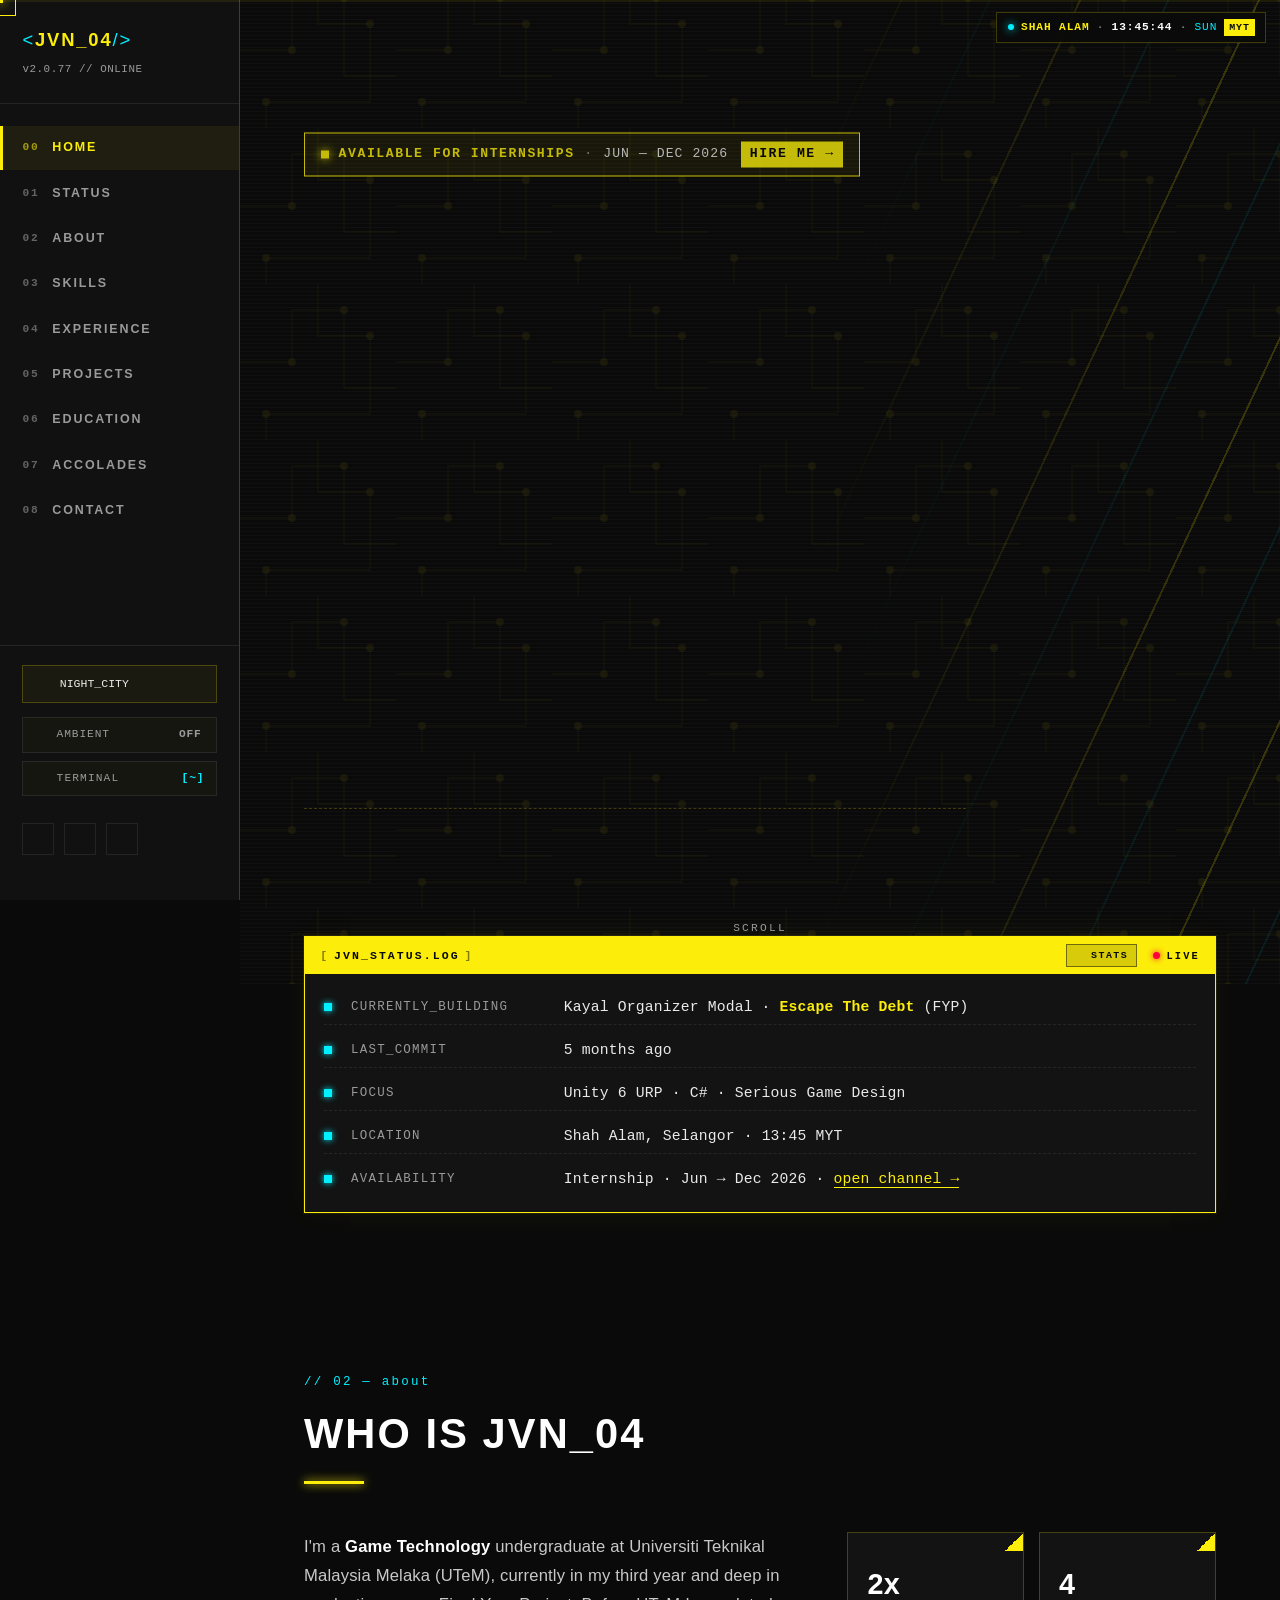
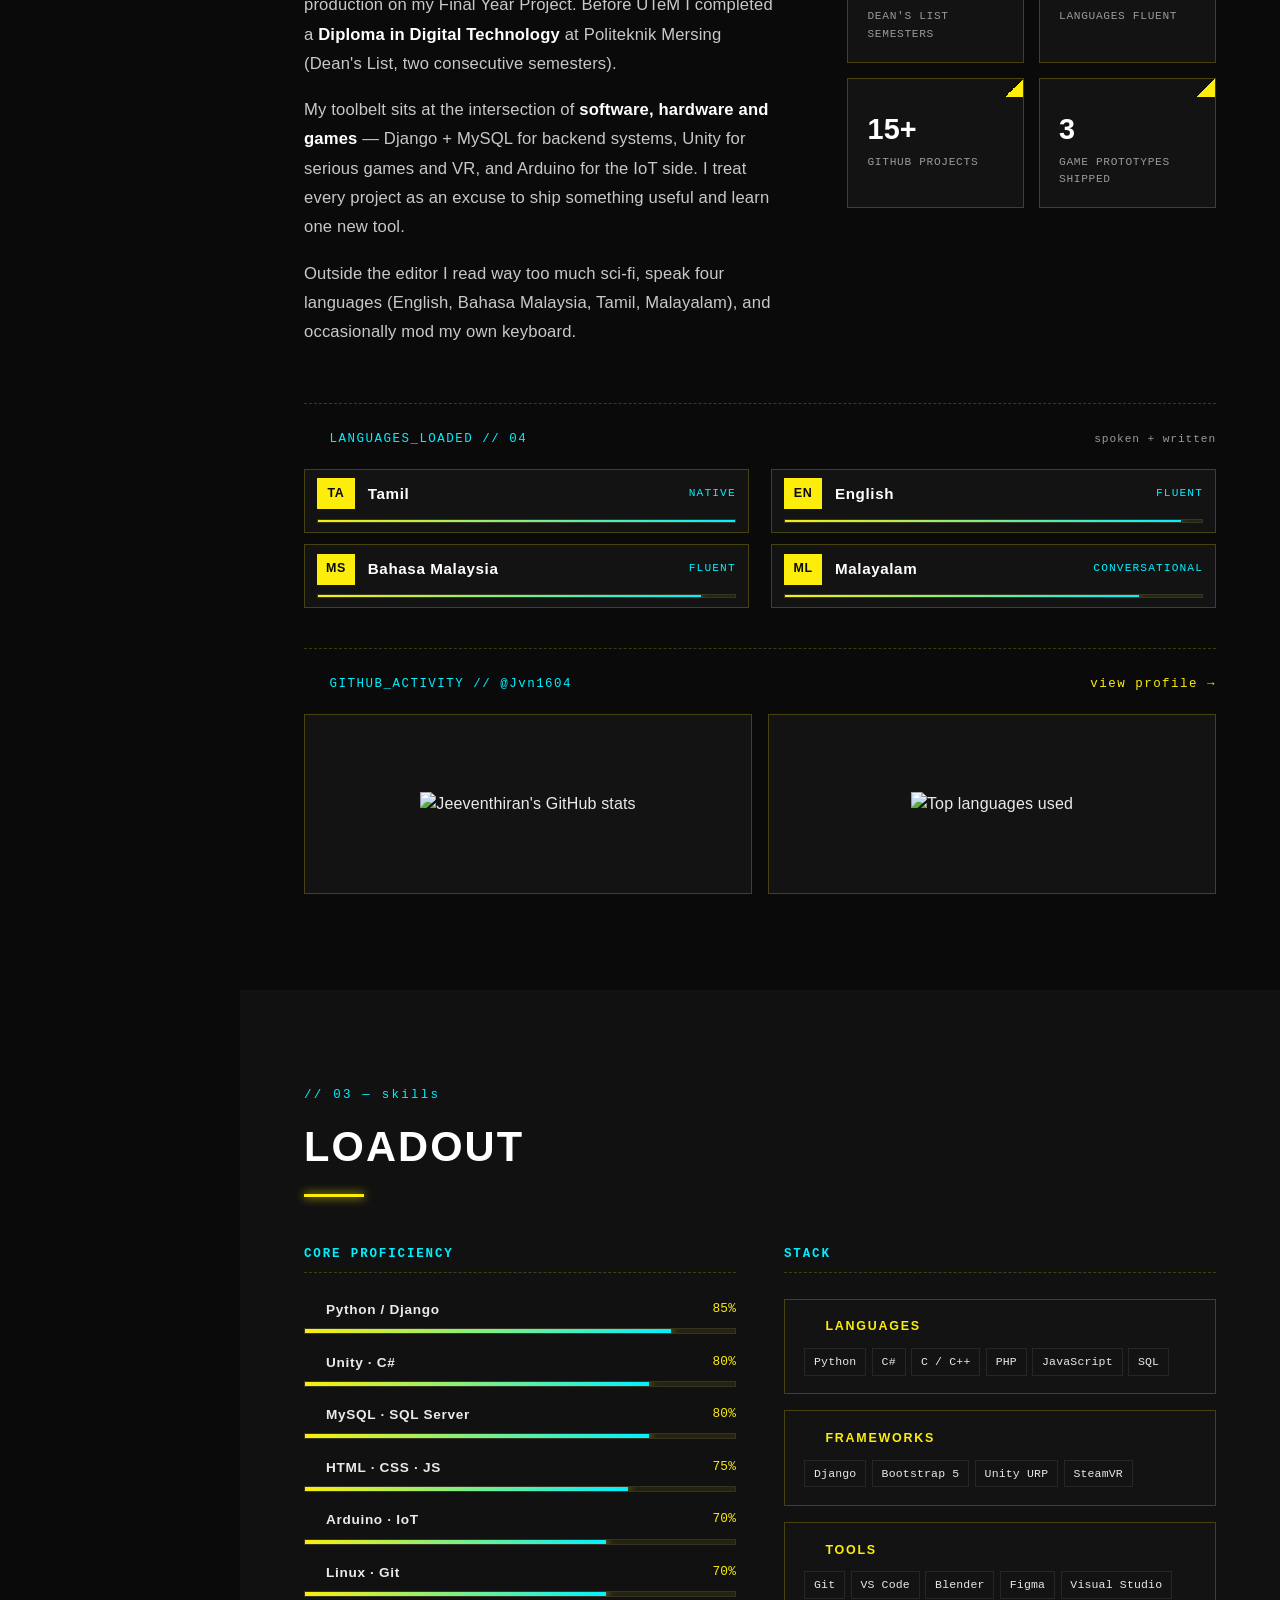
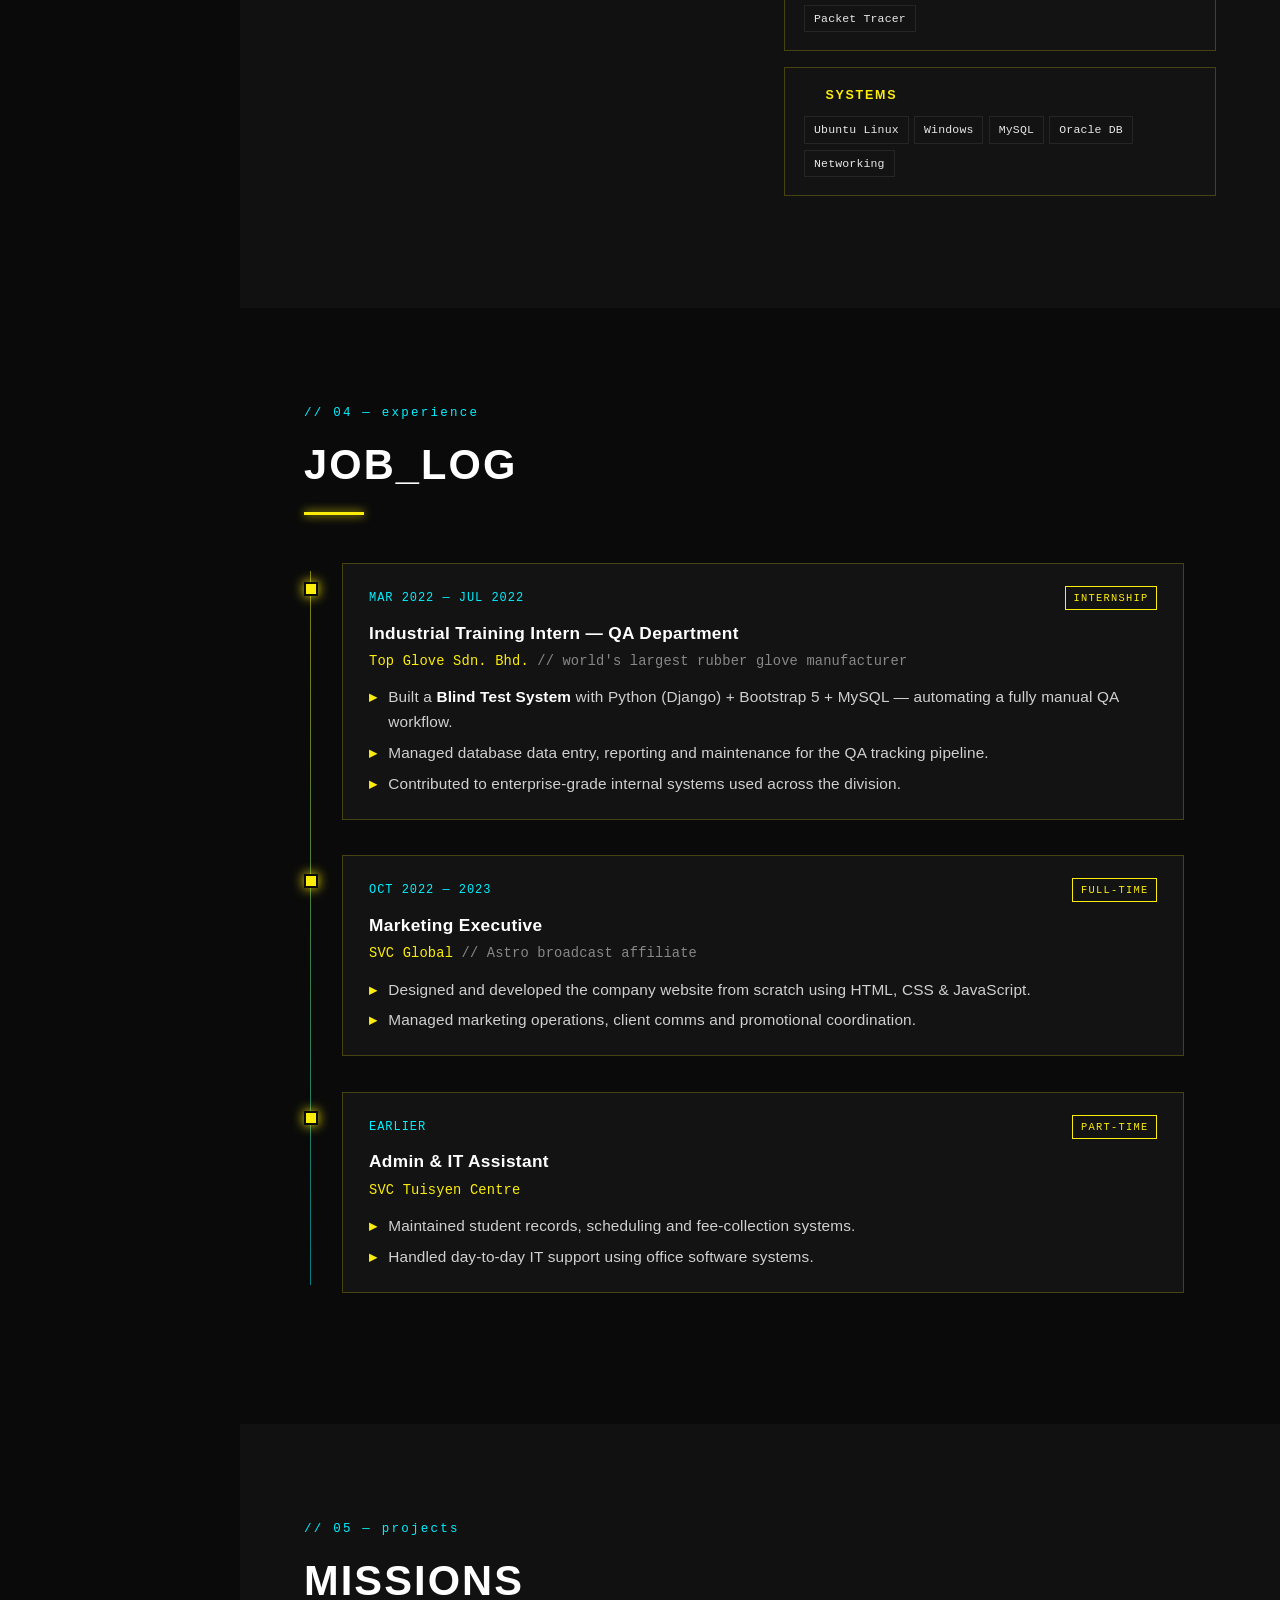
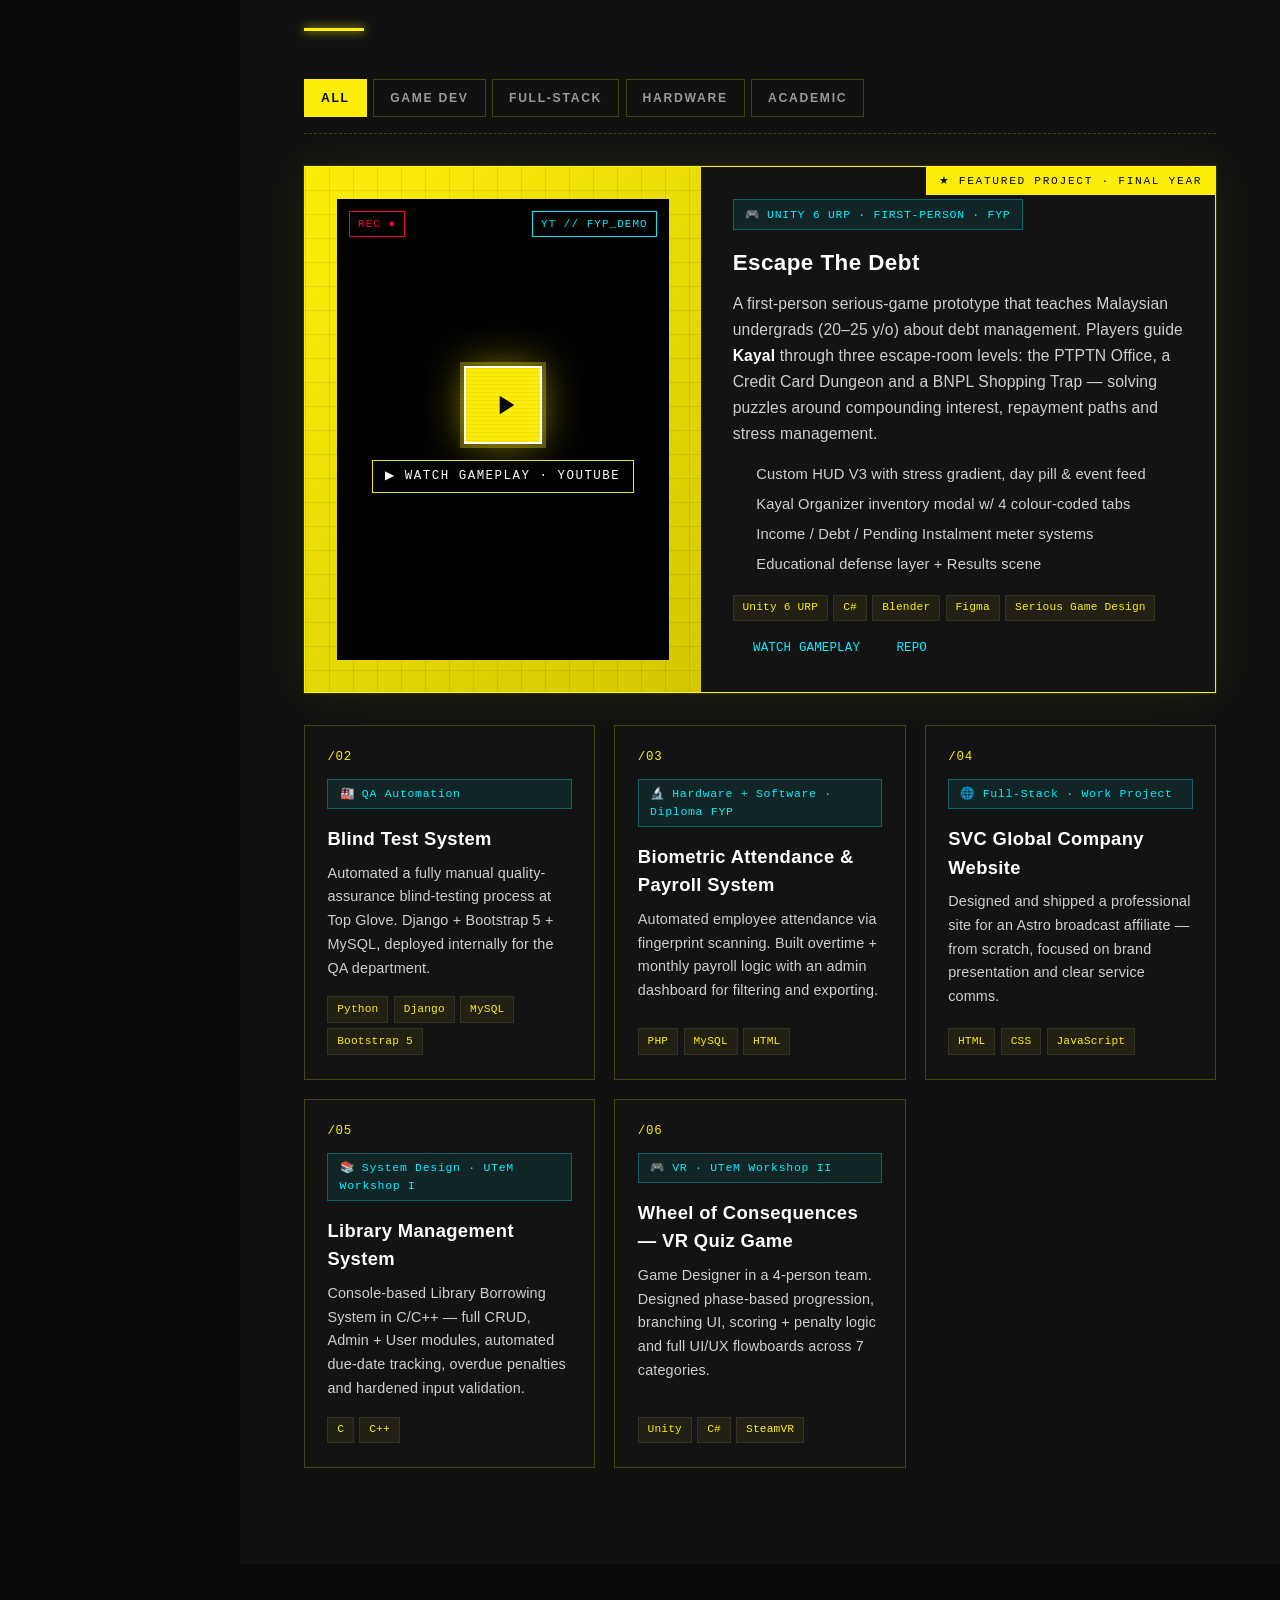
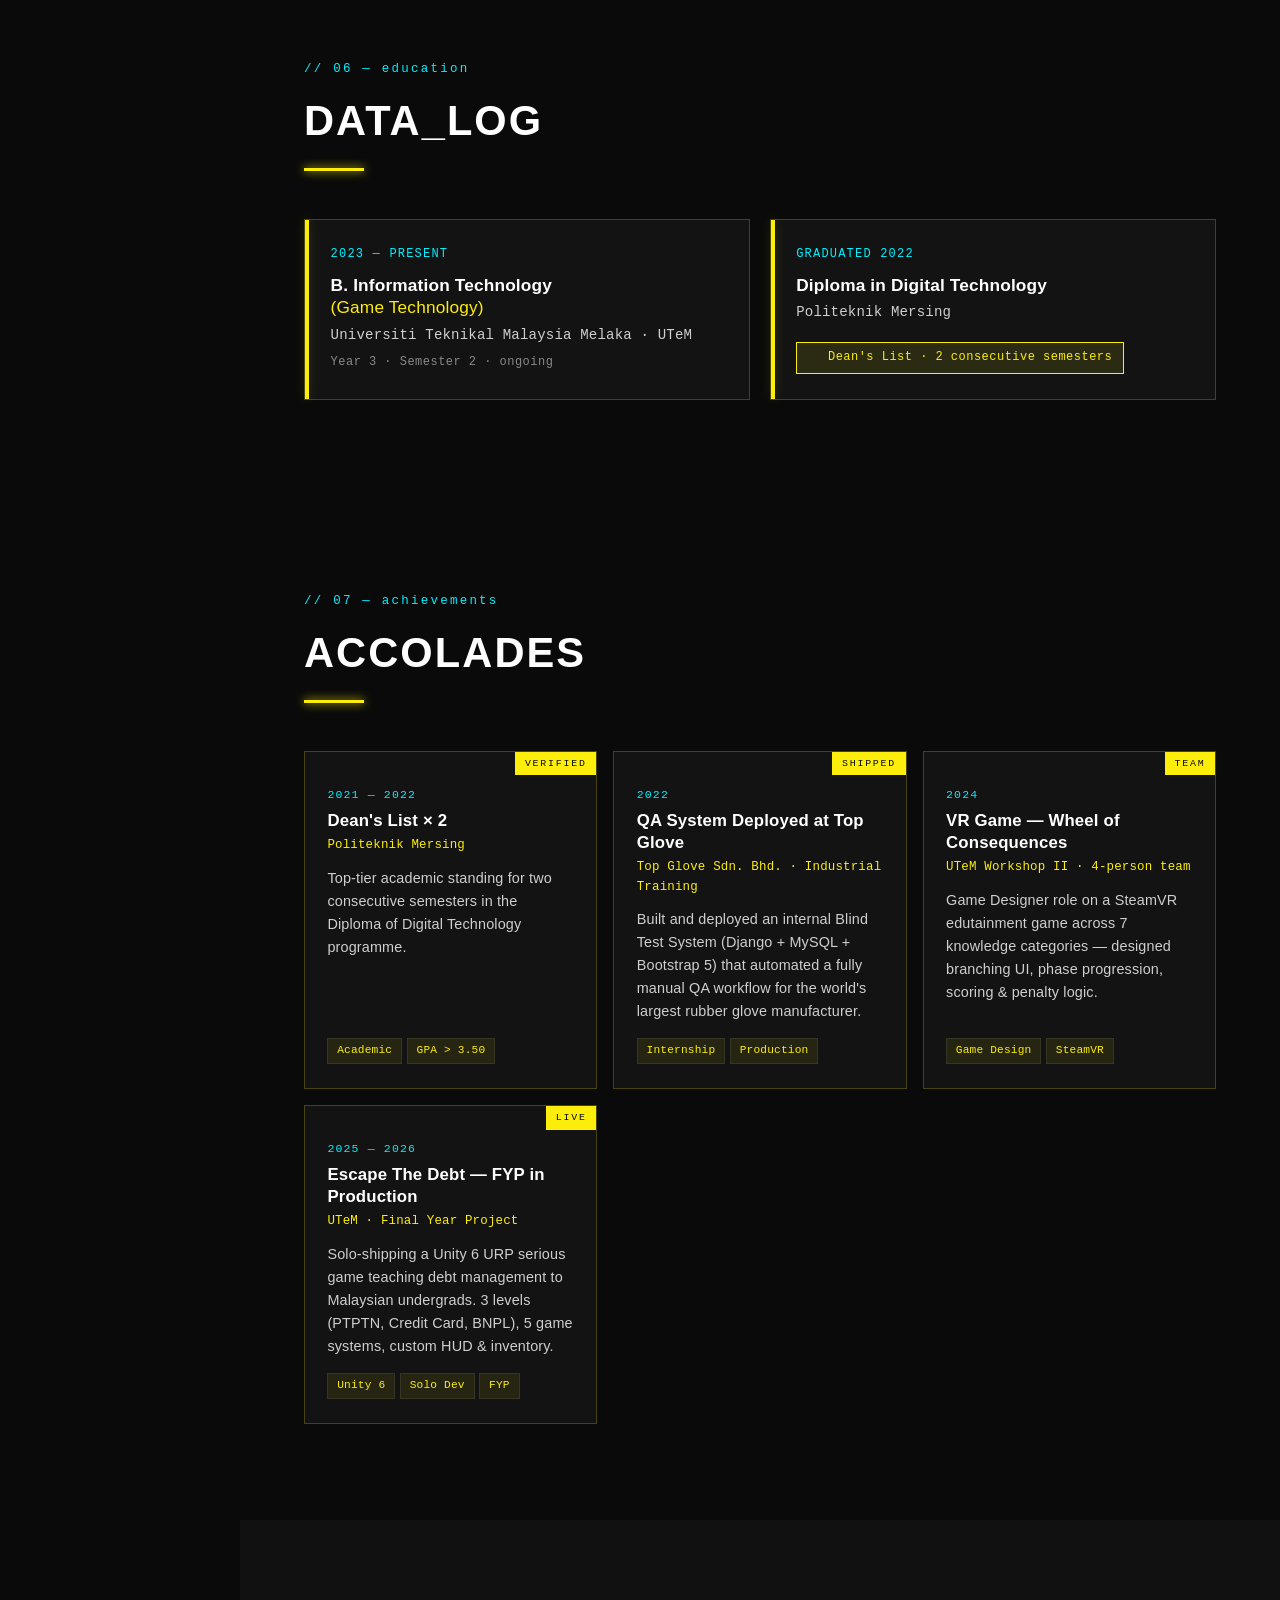
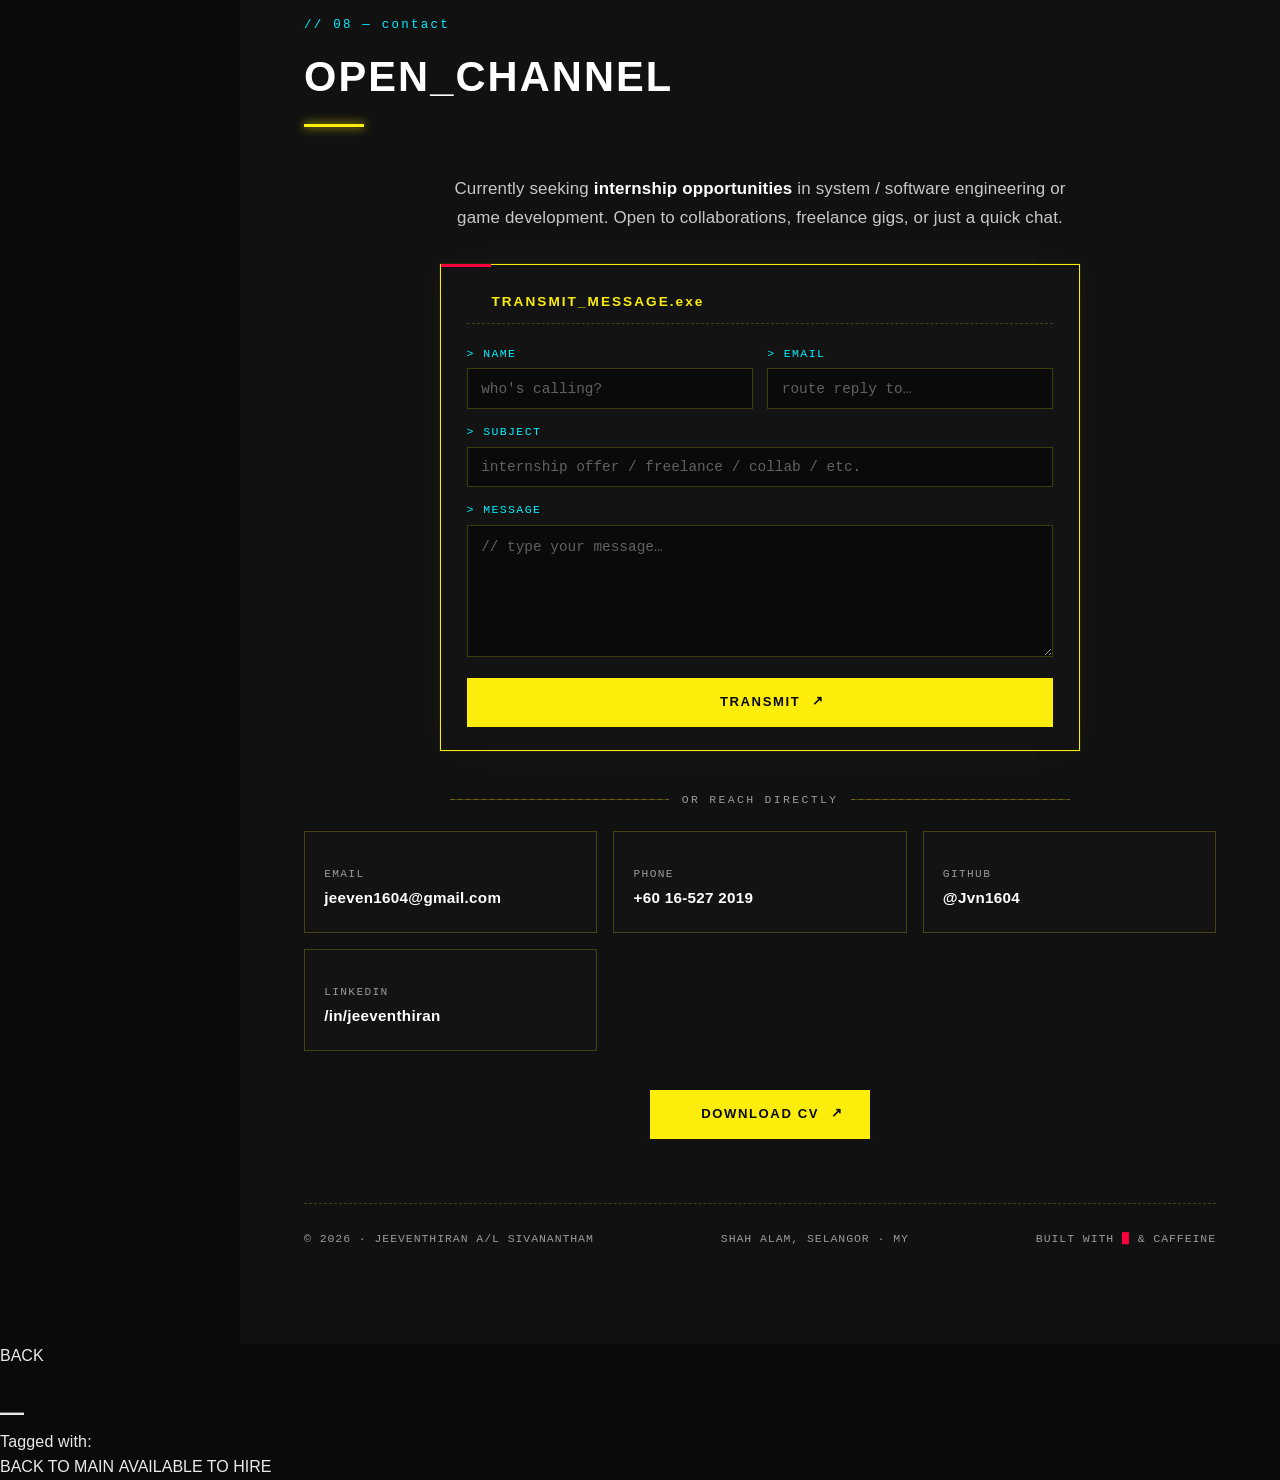
==== commit d21cd86b: "Update index.html" ====
--- a/index.html
+++ b/index.html
@@ -562,7 +562,7 @@
       </div>
 
       <div class="timeline">
-        <div class="tl-item" data-aos="fade-up">
+        <div class="tl-item" data-detail="experience/top-glove" data-aos="fade-up">
           <div class="tl-dot"></div>
           <div class="tl-card">
             <div class="tl-head">
@@ -579,7 +579,7 @@
           </div>
         </div>
 
-        <div class="tl-item" data-aos="fade-up">
+        <div class="tl-item" data-detail="experience/svc-global" data-aos="fade-up">
           <div class="tl-dot"></div>
           <div class="tl-card">
             <div class="tl-head">
@@ -595,7 +595,7 @@
           </div>
         </div>
 
-        <div class="tl-item" data-aos="fade-up">
+        <div class="tl-item" data-detail="experience/svc-tuisyen" data-aos="fade-up">
           <div class="tl-dot"></div>
           <div class="tl-card">
             <div class="tl-head">
@@ -630,7 +630,7 @@
       </div>
 
       <!-- FEATURED: Escape The Debt -->
-      <article class="project-card featured" data-cat="game academic" data-aos="fade-up">
+      <article class="project-card featured" data-cat="game academic" data-detail="project/escape-the-debt" data-aos="fade-up">
         <div class="featured-flag">★ FEATURED PROJECT · FINAL YEAR</div>
         <div class="featured-grid">
           <div class="featured-art" id="etd-video">
@@ -668,9 +668,7 @@
               <span class="tech-tag">Figma</span>
               <span class="tech-tag">Serious Game Design</span>
             </div>
-            <div class="proj-links">
-              <button class="cs-trigger" data-cs="etd"><i data-lucide="file-text"></i> READ CASE STUDY</button>
-              <a class="proj-link" href="https://youtu.be/nqNphGQWkg8" target="_blank" rel="noopener"><i data-lucide="play-circle"></i> WATCH GAMEPLAY</a>
+            <div class="proj-links"><a class="proj-link" href="https://youtu.be/nqNphGQWkg8" target="_blank" rel="noopener"><i data-lucide="play-circle"></i> WATCH GAMEPLAY</a>
               <a class="proj-link" href="https://github.com/Jvn1604" target="_blank" rel="noopener"><i data-lucide="github"></i> REPO</a>
             </div>
           </div>
@@ -680,7 +678,7 @@
       <!-- Regular cards grid -->
       <div class="proj-grid">
 
-        <article class="project-card" data-cat="web" data-aos="fade-up">
+        <article class="project-card" data-cat="web" data-detail="project/blind-test-system" data-aos="fade-up">
           <div class="proj-num">/02</div>
           <div class="proj-badge">🏭 QA Automation</div>
           <h3 class="proj-title">Blind Test System</h3>
@@ -691,12 +689,9 @@
             <span class="tech-tag">MySQL</span>
             <span class="tech-tag">Bootstrap&nbsp;5</span>
           </div>
-          <div class="proj-links" style="margin-top:0.8rem;">
-            <button class="cs-trigger" data-cs="bts"><i data-lucide="file-text"></i> READ CASE STUDY</button>
-          </div>
-        </article>
-
-        <article class="project-card" data-cat="hardware academic" data-aos="fade-up">
+          </article>
+
+        <article class="project-card" data-cat="hardware academic" data-detail="project/biometric-attendance" data-aos="fade-up">
           <div class="proj-num">/03</div>
           <div class="proj-badge">🔬 Hardware + Software · Diploma FYP</div>
           <h3 class="proj-title">Biometric Attendance &amp; Payroll System</h3>
@@ -708,7 +703,7 @@
           </div>
         </article>
 
-        <article class="project-card" data-cat="web" data-aos="fade-up">
+        <article class="project-card" data-cat="web" data-detail="project/svc-global-website" data-aos="fade-up">
           <div class="proj-num">/04</div>
           <div class="proj-badge">🌐 Full-Stack · Work Project</div>
           <h3 class="proj-title">SVC Global Company Website</h3>
@@ -720,7 +715,7 @@
           </div>
         </article>
 
-        <article class="project-card" data-cat="academic" data-aos="fade-up">
+        <article class="project-card" data-cat="academic" data-detail="project/library-management-system" data-aos="fade-up">
           <div class="proj-num">/05</div>
           <div class="proj-badge">📚 System Design · UTeM Workshop I</div>
           <h3 class="proj-title">Library Management System</h3>
@@ -731,7 +726,7 @@
           </div>
         </article>
 
-        <article class="project-card" data-cat="game academic" data-aos="fade-up">
+        <article class="project-card" data-cat="game academic" data-detail="project/wheel-of-consequences" data-aos="fade-up">
           <div class="proj-num">/06</div>
           <div class="proj-badge">🎮 VR · UTeM Workshop II</div>
           <h3 class="proj-title">Wheel of Consequences — VR Quiz Game</h3>
@@ -755,14 +750,14 @@
       </div>
 
       <div class="edu-grid">
-        <div class="edu-card" data-aos="fade-up">
+        <div class="edu-card" data-detail="education/utem" data-aos="fade-up">
           <div class="edu-year">2023 — PRESENT</div>
           <h3 class="edu-degree">B. Information Technology<br/><span>(Game Technology)</span></h3>
           <div class="edu-school">Universiti Teknikal Malaysia Melaka · UTeM</div>
           <div class="edu-status">Year 3 · Semester 2 · ongoing</div>
         </div>
 
-        <div class="edu-card" data-aos="fade-up" data-aos-delay="100">
+        <div class="edu-card" data-detail="education/politeknik-mersing" data-aos="fade-up" data-aos-delay="100">
           <div class="edu-year">GRADUATED 2022</div>
           <h3 class="edu-degree">Diploma in Digital Technology</h3>
           <div class="edu-school">Politeknik Mersing</div>
@@ -780,7 +775,7 @@
       </div>
 
       <div class="ach-grid">
-        <article class="ach-card ach-verified" data-aos="fade-up">
+        <article class="ach-card ach-verified" data-detail="achievement/deans-list" data-aos="fade-up">
           <div class="ach-corner">VERIFIED</div>
           <div class="ach-icon"><i data-lucide="award"></i></div>
           <div class="ach-year">2021 — 2022</div>
@@ -793,7 +788,7 @@
           </div>
         </article>
 
-        <article class="ach-card ach-verified" data-aos="fade-up" data-aos-delay="50">
+        <article class="ach-card ach-verified" data-detail="achievement/top-glove-shipped" data-aos="fade-up" data-aos-delay="50">
           <div class="ach-corner">SHIPPED</div>
           <div class="ach-icon"><i data-lucide="rocket"></i></div>
           <div class="ach-year">2022</div>
@@ -806,7 +801,7 @@
           </div>
         </article>
 
-        <article class="ach-card ach-verified" data-aos="fade-up" data-aos-delay="100">
+        <article class="ach-card ach-verified" data-detail="achievement/wheel-of-consequences" data-aos="fade-up" data-aos-delay="100">
           <div class="ach-corner">TEAM</div>
           <div class="ach-icon"><i data-lucide="users"></i></div>
           <div class="ach-year">2024</div>
@@ -819,7 +814,7 @@
           </div>
         </article>
 
-        <article class="ach-card ach-verified" data-aos="fade-up" data-aos-delay="150">
+        <article class="ach-card ach-verified" data-detail="achievement/escape-the-debt" data-aos="fade-up" data-aos-delay="150">
           <div class="ach-corner">LIVE</div>
           <div class="ach-icon"><i data-lucide="gamepad-2"></i></div>
           <div class="ach-year">2025 — 2026</div>
@@ -1132,176 +1127,65 @@
     </div>
   </div>
 
-  <!-- ╔══ CASE STUDY MODAL ══╗ -->
-  <div class="modal" id="cs-modal" role="dialog" aria-modal="true" aria-labelledby="cs-modal-title">
-    <div class="cs-card">
-      <div class="cs-header">
-        <div class="cs-header-title" id="cs-modal-title">
-          <i data-lucide="file-text"></i>
-          <span>CASE_STUDY.md</span>
-        </div>
-        <button class="modal-close cs-close" aria-label="Close">
-          <i data-lucide="x"></i>
+  <!-- ╔══ DETAIL VIEW (Steam-style full page for projects/experience/education/achievements) ══╗ -->
+  <div class="detail-view" id="detail-view" aria-hidden="true" tabindex="-1">
+
+    <!-- sticky header bar -->
+    <header class="dv-header">
+      <button class="dv-back" id="dv-back" aria-label="Back to main">
+        <i data-lucide="arrow-left"></i> <span>BACK</span>
+      </button>
+      <nav class="dv-breadcrumb" id="dv-breadcrumb" aria-label="Breadcrumb"></nav>
+      <div class="dv-header-actions">
+        <button class="dv-prev" id="dv-prev" title="Previous (←)"><i data-lucide="chevron-left"></i></button>
+        <button class="dv-next" id="dv-next" title="Next (→)"><i data-lucide="chevron-right"></i></button>
+      </div>
+    </header>
+
+    <!-- title hero -->
+    <section class="dv-hero-section">
+      <div class="dv-hero-label" id="dv-hero-label"></div>
+      <h1 class="dv-title" id="dv-title">—</h1>
+      <div class="dv-subtitle" id="dv-subtitle"></div>
+    </section>
+
+    <!-- main split: media + info -->
+    <section class="dv-main">
+      <div class="dv-media">
+        <div class="dv-media-stage" id="dv-media-stage"></div>
+        <div class="dv-media-caption" id="dv-media-caption"></div>
+        <div class="dv-media-thumbs" id="dv-media-thumbs"></div>
+      </div>
+
+      <aside class="dv-info">
+        <div class="dv-cover" id="dv-cover"></div>
+        <p class="dv-desc" id="dv-desc"></p>
+        <div class="dv-meta" id="dv-meta"></div>
+        <div class="dv-tags-row">
+          <div class="dv-tags-label">Tagged with:</div>
+          <div class="dv-tags" id="dv-tags"></div>
+        </div>
+        <div class="dv-actions" id="dv-actions"></div>
+      </aside>
+    </section>
+
+    <!-- long-form sections -->
+    <section class="dv-sections" id="dv-sections"></section>
+
+    <!-- footer sticky action bar -->
+    <footer class="dv-footer">
+      <div class="dv-footer-l">
+        <button class="dv-footer-btn" id="dv-footer-back">
+          <i data-lucide="arrow-left"></i> BACK TO MAIN
         </button>
-      </div>
-      <div class="cs-body" id="cs-body"><!-- injected by JS --></div>
-    </div>
+        <button class="dv-footer-btn dv-footer-hire" data-go-contact>
+          <i data-lucide="briefcase"></i> AVAILABLE TO HIRE
+        </button>
+      </div>
+      <div class="dv-footer-r" id="dv-footer-r"></div>
+    </footer>
   </div>
 
-  <!-- Hidden case study content templates -->
-  <template id="cs-tpl-etd">
-    <div class="cs-hero">
-      <div class="cs-badge">🎮 UNITY 6 URP · FIRST-PERSON · FYP IN PRODUCTION</div>
-      <h2 class="cs-title">Escape The Debt</h2>
-      <div class="cs-sub">// A serious game teaching Malaysian undergrads about debt management</div>
-    </div>
-
-    <div class="cs-section">
-      <div class="cs-section-label">// THE PROBLEM</div>
-      <p>
-        Malaysian undergraduates aged 20–25 carry an outsized share of national consumer debt — PTPTN study loans
-        with compounding interest, credit cards picked up casually after graduation, and the BNPL ("Buy Now Pay Later")
-        boom that turned every checkout into a 4-payment trap. Financial literacy gets taught in slides; debt is felt
-        in real life. The gap is well documented and growing.
-      </p>
-      <p>
-        How do you teach <em>felt</em> consequences without making someone actually default? You simulate it.
-      </p>
-    </div>
-
-    <div class="cs-section">
-      <div class="cs-section-label">// THE APPROACH</div>
-      <h3>A first-person escape room across three levels of debt</h3>
-      <p>
-        Players guide <em>Kayal</em> — a fresh graduate — through three escape-room style levels,
-        each modelling a real Malaysian debt mechanic. The escape room format works because it forces
-        the player to <em>understand</em> the system to progress; you can't button-mash through compound interest.
-      </p>
-      <ul>
-        <li><strong>Level 1 — PTPTN Office:</strong> Shredded document reconstruction → balance scale repayment-path choice → compound interest simulation device → debt-meter-linked failure state.</li>
-        <li><strong>Level 2 — Credit Card Dungeon:</strong> Players experience compounding interest as a literal closing wall — the longer you take to solve, the smaller the room gets.</li>
-        <li><strong>Level 3 — BNPL Shopping Trap:</strong> Multiple "harmless" 4-instalment commitments stack into an unmanageable monthly burn rate. Visualised via the Pending Instalment meter.</li>
-      </ul>
-    </div>
-
-    <div class="cs-section">
-      <div class="cs-section-label">// CORE SYSTEMS</div>
-      <div class="cs-grid">
-        <div class="cs-stat"><div class="cs-stat-label">METER 01</div><div class="cs-stat-val">Income</div></div>
-        <div class="cs-stat"><div class="cs-stat-label">METER 02</div><div class="cs-stat-val">Debt</div></div>
-        <div class="cs-stat"><div class="cs-stat-label">METER 03</div><div class="cs-stat-val">Pending Instalments</div></div>
-        <div class="cs-stat"><div class="cs-stat-label">SYS 01</div><div class="cs-stat-val">DebtTicker</div></div>
-        <div class="cs-stat"><div class="cs-stat-label">SYS 02</div><div class="cs-stat-val">Kayal Organizer</div></div>
-        <div class="cs-stat"><div class="cs-stat-label">SCENE</div><div class="cs-stat-val">Results / Defense</div></div>
-      </div>
-    </div>
-
-    <div class="cs-section">
-      <div class="cs-section-label">// UI / HUD</div>
-      <ul>
-        <li><strong>HUD V3:</strong> chunky top-left status panel, stress gradient bar, day pill, scrolling event feed — all readable at a glance during first-person play.</li>
-        <li><strong>Kayal Organizer:</strong> inventory modal with 4 colour-coded tabs (Documents, Items, Debts, Goals). Acts as both gameplay tool and educational reference layer.</li>
-        <li><strong>Main Menu &amp; Pause:</strong> aesthetic borrowed from Duelyst — minimal, holographic, never breaks immersion.</li>
-      </ul>
-    </div>
-
-    <div class="cs-section">
-      <div class="cs-section-label">// TECH STACK</div>
-      <div class="cs-techs">
-        <span>Unity 6 URP</span>
-        <span>C#</span>
-        <span>Blender</span>
-        <span>Figma</span>
-        <span>Visual Studio 2022</span>
-        <span>GitHub</span>
-        <span>Serious Game Design</span>
-      </div>
-    </div>
-
-    <div class="cs-section">
-      <div class="cs-section-label">// LEARNINGS</div>
-      <ul>
-        <li>Educational defense layer matters more than puzzle design — without the Results scene tying mechanics to real consequences, players just remember the puzzles.</li>
-        <li>Iterative prototyping methodology (4 puzzle revisions on Level 1 alone) was non-negotiable for getting the difficulty curve right.</li>
-        <li>Solo full-stack game dev forces hard scope cuts. Three levels with deep mechanics beats five shallow ones.</li>
-      </ul>
-    </div>
-
-    <div class="cs-links">
-      <a class="cs-link" href="https://youtu.be/nqNphGQWkg8" target="_blank" rel="noopener"><i data-lucide="play-circle"></i> WATCH GAMEPLAY</a>
-      <a class="cs-link" href="https://github.com/Jvn1604" target="_blank" rel="noopener"><i data-lucide="github"></i> GITHUB</a>
-    </div>
-  </template>
-
-  <template id="cs-tpl-bts">
-    <div class="cs-hero">
-      <div class="cs-badge">🏭 INDUSTRIAL TRAINING · DEPLOYED INTERNALLY</div>
-      <h2 class="cs-title">Blind Test System</h2>
-      <div class="cs-sub">// QA automation for Top Glove Sdn. Bhd.</div>
-    </div>
-
-    <div class="cs-section">
-      <div class="cs-section-label">// THE PROBLEM</div>
-      <p>
-        Top Glove is the world's largest rubber glove manufacturer. Their Quality Assurance team ran blind product
-        tests entirely on paper — operators manually recorded results, supervisors keyed them into Excel,
-        and reports were assembled by hand at month-end. Each step lost data, introduced typos, and slowed feedback
-        to the production line.
-      </p>
-    </div>
-
-    <div class="cs-section">
-      <div class="cs-section-label">// THE APPROACH</div>
-      <h3>Replace the paper trail with a single source of truth</h3>
-      <p>
-        I built an internal Django web application that operators access from the QA floor. Blind tests are
-        configured once by a supervisor, served to operators as randomised forms (preventing bias), and results
-        feed straight into a MySQL database with full audit logging.
-      </p>
-      <ul>
-        <li>Configurable blind test templates (any product line, any test type)</li>
-        <li>Randomised sample order to enforce true blind testing</li>
-        <li>Real-time dashboards for supervisors with filterable reports</li>
-        <li>Role-based access — operators only see what they need; supervisors get the full picture</li>
-        <li>Bootstrap 5 front-end designed for tablet use on the factory floor</li>
-      </ul>
-    </div>
-
-    <div class="cs-section">
-      <div class="cs-section-label">// IMPACT</div>
-      <div class="cs-grid">
-        <div class="cs-stat"><div class="cs-stat-label">PROCESS</div><div class="cs-stat-val">Paper → Digital</div></div>
-        <div class="cs-stat"><div class="cs-stat-label">REPORT TIME</div><div class="cs-stat-val">Days → Minutes</div></div>
-        <div class="cs-stat"><div class="cs-stat-label">DEPLOYED</div><div class="cs-stat-val">QA Department</div></div>
-        <div class="cs-stat"><div class="cs-stat-label">USERS</div><div class="cs-stat-val">Operators + Supervisors</div></div>
-      </div>
-    </div>
-
-    <div class="cs-section">
-      <div class="cs-section-label">// TECH STACK</div>
-      <div class="cs-techs">
-        <span>Python</span>
-        <span>Django</span>
-        <span>MySQL</span>
-        <span>Bootstrap 5</span>
-        <span>HTML / CSS</span>
-        <span>JavaScript</span>
-      </div>
-    </div>
-
-    <div class="cs-section">
-      <div class="cs-section-label">// LEARNINGS</div>
-      <ul>
-        <li>Real users don't care about your tech stack — they care about whether tomorrow's shift is easier than today's. Every UX decision flowed from sitting with operators for a morning.</li>
-        <li>Production deployment in an industrial environment means designing for unreliable WiFi, gloved fingers, and shift handovers.</li>
-        <li>The hardest part of automating a manual process is convincing the people who run it that you've understood it. Walk-throughs &gt; specs.</li>
-      </ul>
-    </div>
-
-    <div class="cs-links">
-      <a class="cs-link" href="#contact"><i data-lucide="mail"></i> ASK FOR DETAILS</a>
-    </div>
-  </template>
   <div class="modal" id="cv-modal" role="dialog" aria-modal="true" aria-labelledby="cv-modal-title">
     <div class="modal-card modal-card-wide">
       <div class="modal-header">
@@ -1354,6 +1238,7 @@
     </div>
   </div>
 
+  <script src="data.js" defer></script>
   <script src="script.js"></script>
 </body>
 </html>
--- a/style.css
+++ b/style.css
@@ -42,7 +42,8 @@
 
   /* metrics */
   --side:             240px;
-  --max-w:            1240px;
+  --max-w:            1340px;
+  --max-w-hero:       1520px;
   --radius:           0; /* sharp corners */
   --radius-sm:        2px;
 
@@ -409,6 +410,9 @@
 .hero {
   min-height: 100vh;
   padding-top: 8rem; padding-bottom: 6rem;
+  padding-left: clamp(2rem, 5vw, 6rem);
+  padding-right: clamp(2rem, 5vw, 6rem);
+  max-width: none;
   display: flex; flex-direction: column; justify-content: center;
   position: relative;
   overflow: hidden;
@@ -455,8 +459,11 @@
   position: relative; z-index: 1;
   display: grid;
   grid-template-columns: 1.2fr 1fr;
-  gap: 4rem;
+  gap: clamp(2.5rem, 5vw, 5rem);
   align-items: center;
+  max-width: var(--max-w-hero);
+  margin: 0 auto;
+  width: 100%;
 }
 
 .hero-meta {
@@ -482,7 +489,7 @@
 
 .hero-name {
   font-family: var(--display);
-  font-size: clamp(2.4rem, 6vw, 4.6rem);
+  font-size: clamp(2.4rem, 6.5vw, 5.6rem);
   font-weight: 900;
   letter-spacing: 0.02em;
   line-height: 1;
@@ -492,7 +499,7 @@
 }
 .hero-surname {
   font-family: var(--display);
-  font-size: clamp(1.4rem, 3.4vw, 2.4rem);
+  font-size: clamp(1.4rem, 3.8vw, 2.8rem);
   font-weight: 600;
   letter-spacing: 0.18em;
   color: var(--cp-yellow);
@@ -602,7 +609,7 @@
 .hero-right { display: flex; justify-content: center; }
 .photo-frame {
   position: relative;
-  width: 100%; max-width: 380px;
+  width: 100%; max-width: clamp(320px, 28vw, 440px);
   padding: 1rem;
   border: 1px solid var(--cp-yellow);
   background: linear-gradient(135deg, rgba(252,238,10,0.04), transparent 60%);
@@ -3054,3 +3061,146 @@
   0% { opacity: 1; }
   100% { opacity: 0; }
 }
+
+/* ╔═══════════════════════════════════════════════════════════╗
+   ║  HERO AMBIENT DECORATIONS                                 ║
+   ║  Fill the wide-screen empty space with atmosphere         ║
+   ╚═══════════════════════════════════════════════════════════╝ */
+
+/* vertical edge labels — only visible on wide screens */
+.hero-ambient {
+  position: absolute;
+  z-index: 0;
+  pointer-events: none;
+  display: none; /* hidden by default, shown via media query below */
+}
+.hero-amb-left  { left: -3.5rem;  top: 12%;  bottom: 12%; }
+.hero-amb-right { right: -3.5rem; top: 12%;  bottom: 12%; }
+.hero-amb-vert {
+  font-family: var(--mono);
+  font-size: 0.7rem;
+  color: var(--muted);
+  letter-spacing: 0.4em;
+  writing-mode: vertical-rl;
+  text-orientation: mixed;
+  opacity: 0.55;
+  transform: rotate(180deg);
+  text-transform: uppercase;
+  white-space: nowrap;
+  position: absolute;
+  top: 50%; left: 50%;
+  transform: translate(-50%, -50%) rotate(180deg);
+}
+.hero-amb-vert-r {
+  transform: translate(-50%, -50%) rotate(0deg);
+}
+
+/* show the edge labels only on wide screens */
+@media (min-width: 1500px) {
+  .hero-ambient { display: block; }
+}
+
+/* floating data stream chip on the right edge */
+.hero-stream {
+  position: absolute;
+  right: -1rem;
+  bottom: 8%;
+  width: 220px;
+  z-index: 2;
+  border: 1px solid var(--cp-yellow);
+  background: rgba(10, 10, 10, 0.85);
+  backdrop-filter: blur(6px);
+  -webkit-backdrop-filter: blur(6px);
+  box-shadow: 0 0 0 1px rgba(252,238,10,0.08), 0 0 30px rgba(252,238,10,0.06);
+  display: none; /* hidden by default, shown on wide screens */
+  pointer-events: none;
+  user-select: none;
+}
+[data-theme="light"] .hero-stream {
+  background: rgba(255, 255, 255, 0.92);
+  border-color: #6B5A00;
+  box-shadow: 0 0 0 1px rgba(212,184,0,0.18), 0 8px 30px rgba(10,10,10,0.08);
+}
+.hero-stream-head {
+  display: flex; align-items: center; gap: 0.45rem;
+  font-family: var(--mono);
+  font-size: 0.66rem;
+  letter-spacing: 0.12em;
+  color: var(--cp-yellow);
+  padding: 0.35rem 0.7rem;
+  background: rgba(252, 238, 10, 0.08);
+  border-bottom: 1px solid var(--border);
+}
+[data-theme="light"] .hero-stream-head { color: #6B5A00; }
+.hero-stream-led {
+  width: 6px; height: 6px;
+  background: var(--cp-cyan);
+  box-shadow: 0 0 6px var(--cp-cyan);
+  border-radius: 50%;
+  animation: pulse 1.4s ease-in-out infinite;
+}
+[data-theme="light"] .hero-stream-led { background: #006C7A; box-shadow: 0 0 6px rgba(0,108,122,0.5); }
+
+.hero-stream-body {
+  padding: 0.6rem 0.7rem;
+  max-height: 200px;
+  overflow: hidden;
+  position: relative;
+  font-family: var(--mono);
+  font-size: 0.72rem;
+  line-height: 1.6;
+}
+.hs-log {
+  color: var(--muted);
+  white-space: nowrap;
+  overflow: hidden;
+  text-overflow: ellipsis;
+  opacity: 0;
+  animation: hsLogIn 0.35s ease-out forwards;
+}
+.hs-log:nth-child(1)  { animation-delay: 0.4s; }
+.hs-log:nth-child(2)  { animation-delay: 0.7s; }
+.hs-log:nth-child(3)  { animation-delay: 1.0s; }
+.hs-log:nth-child(4)  { animation-delay: 1.3s; }
+.hs-log:nth-child(5)  { animation-delay: 1.6s; }
+.hs-log:nth-child(6)  { animation-delay: 1.9s; }
+.hs-log:nth-child(7)  { animation-delay: 2.2s; }
+.hs-log:nth-child(8)  { animation-delay: 2.5s; }
+.hs-log:nth-child(9)  { animation-delay: 2.8s; }
+.hs-log:nth-child(10) { animation-delay: 3.1s; }
+.hs-ok   { color: var(--cp-cyan); }
+.hs-warn { color: var(--cp-yellow); }
+[data-theme="light"] .hs-ok { color: #006C7A; }
+[data-theme="light"] .hs-warn { color: #6B5A00; }
+@keyframes hsLogIn {
+  from { opacity: 0; transform: translateX(-6px); }
+  to   { opacity: 1; transform: translateX(0); }
+}
+
+/* fade-out gradient at top of stream body for "scrolling" feel */
+.hero-stream-body::before {
+  content: '';
+  position: absolute; top: 0; left: 0; right: 0; height: 30px;
+  background: linear-gradient(to bottom, rgba(10,10,10,0.95), transparent);
+  pointer-events: none;
+}
+[data-theme="light"] .hero-stream-body::before {
+  background: linear-gradient(to bottom, rgba(255,255,255,0.95), transparent);
+}
+
+@media (min-width: 1400px) {
+  .hero-stream { display: block; }
+}
+/* slightly nudge stream further right on huge screens so it doesn't crowd the photo */
+@media (min-width: 1700px) {
+  .hero-stream { right: -3rem; width: 250px; }
+}
+@media (max-width: 1399px) {
+  .hero-stream { display: none; }
+}
+
+/* on very wide screens, make stats row breathe more */
+@media (min-width: 1500px) {
+  .hero-stats { gap: 3rem; padding-top: 1.8rem; }
+  .hstat-num { font-size: 1.9rem; }
+}
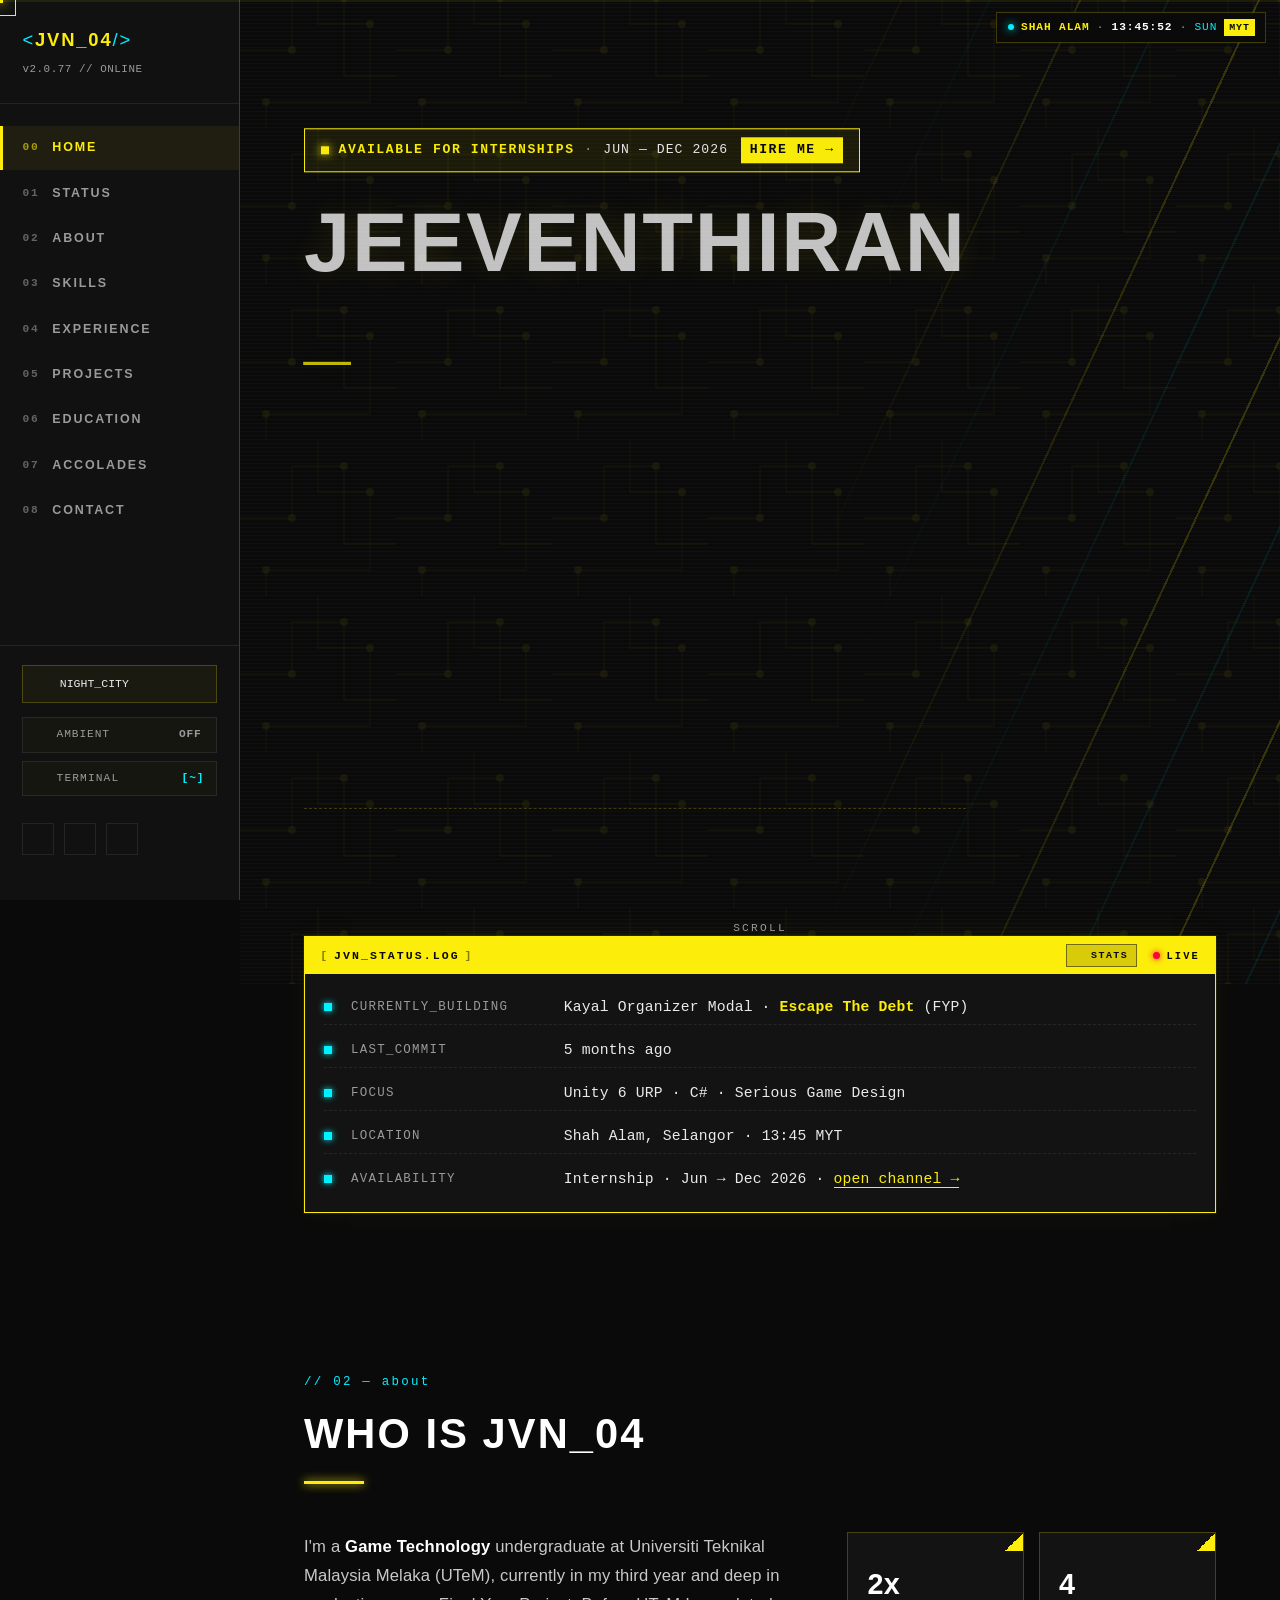
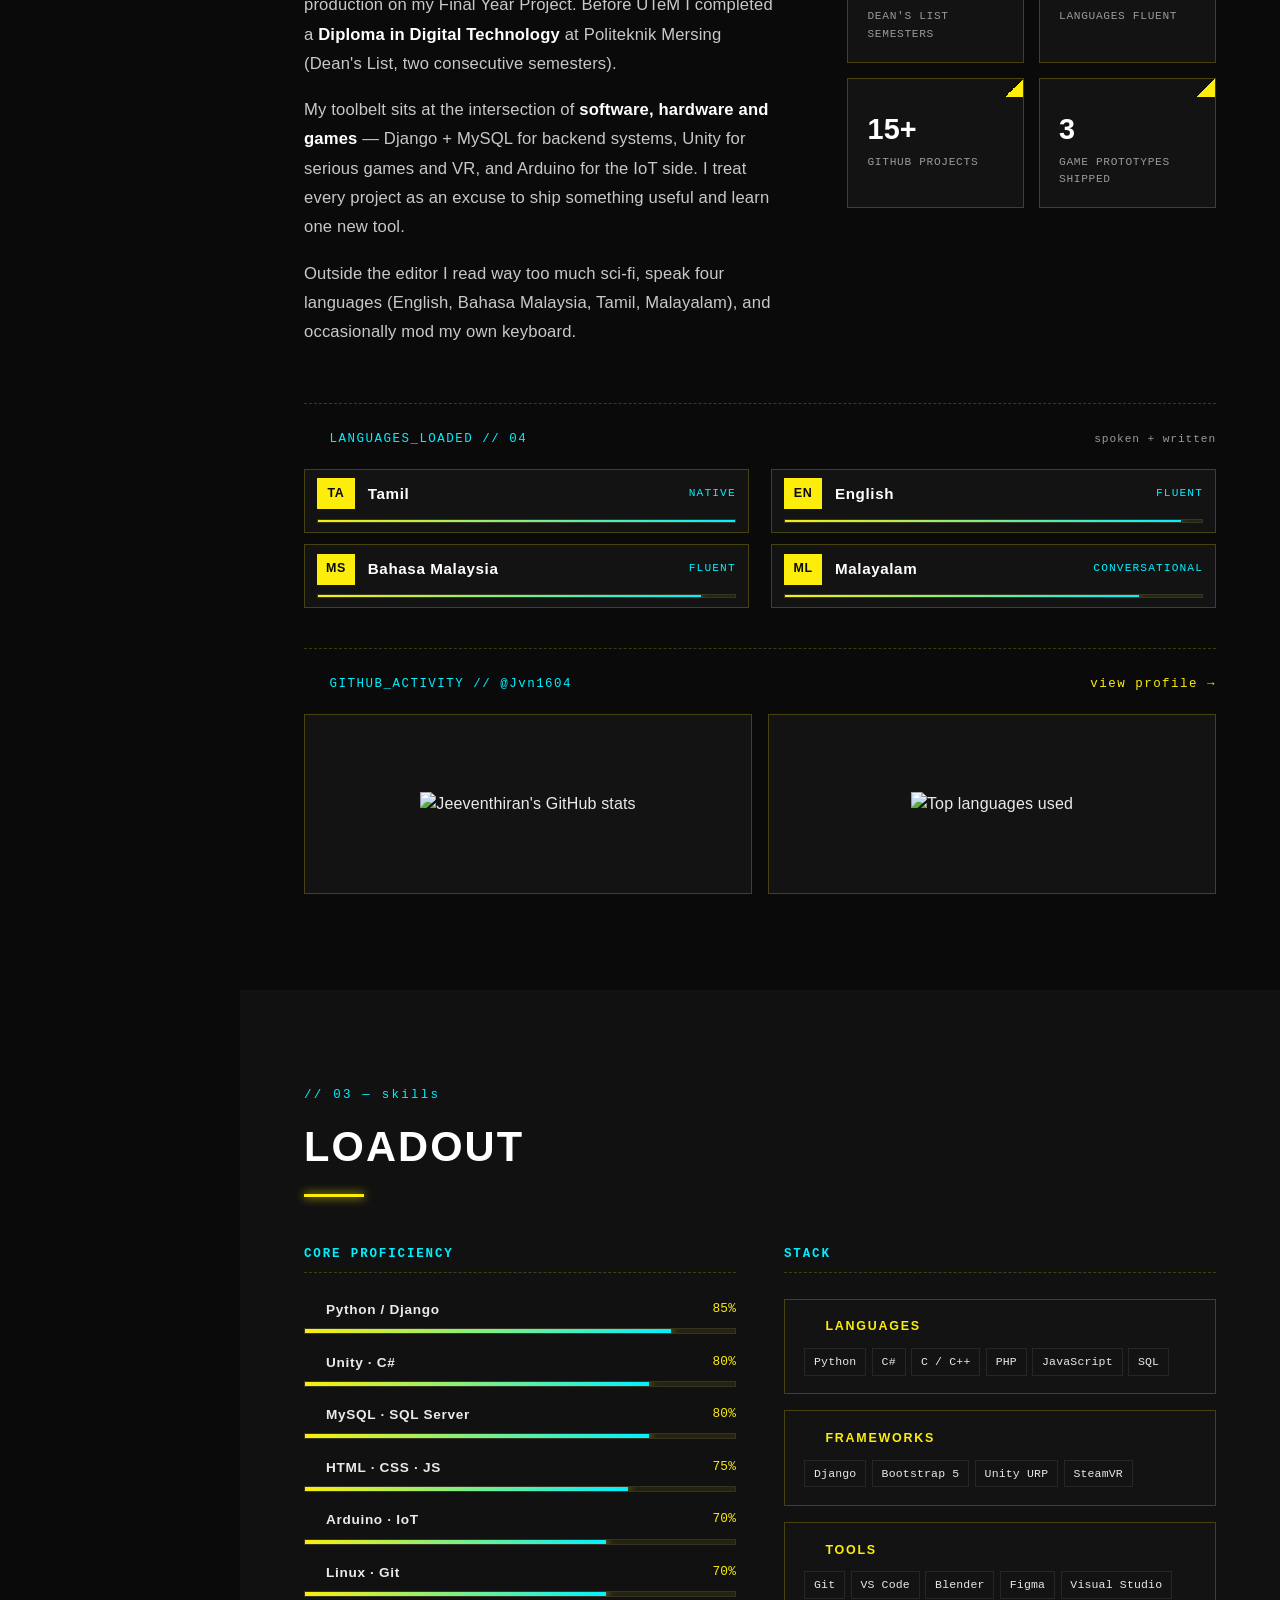
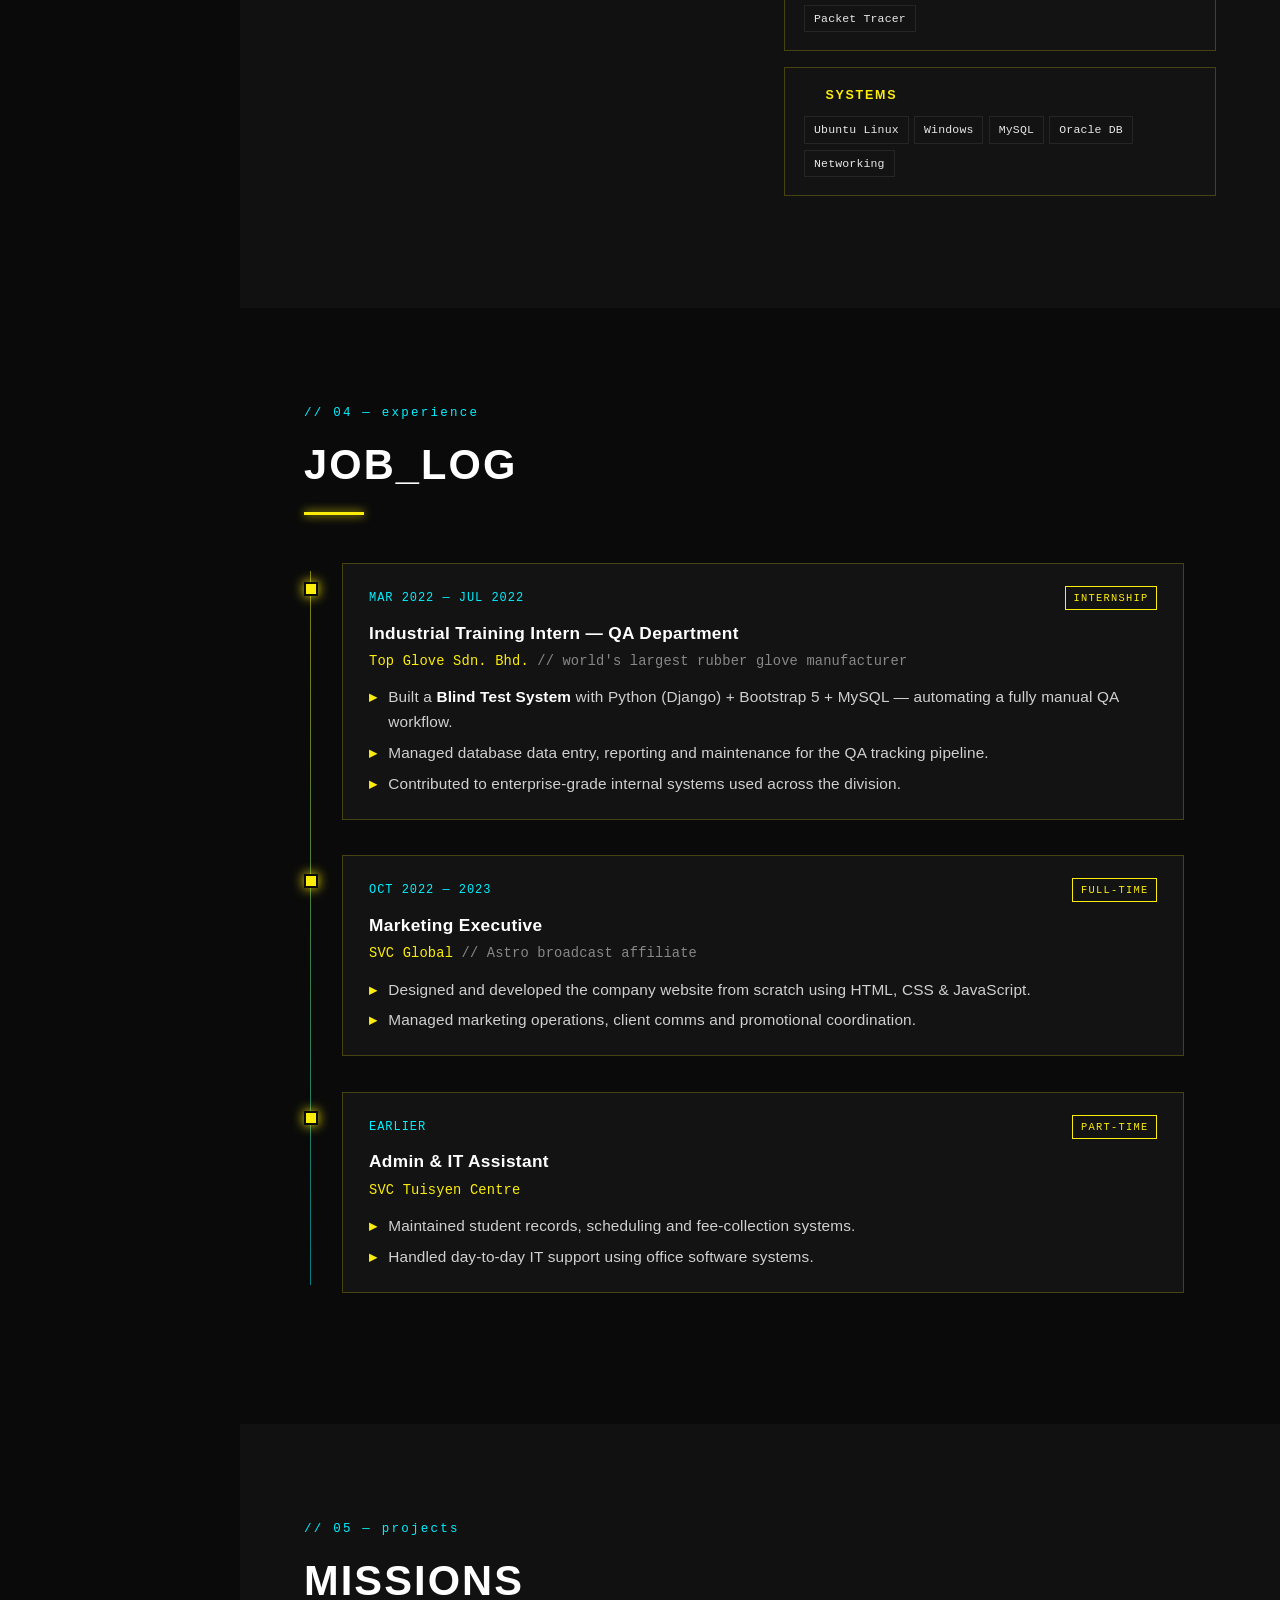
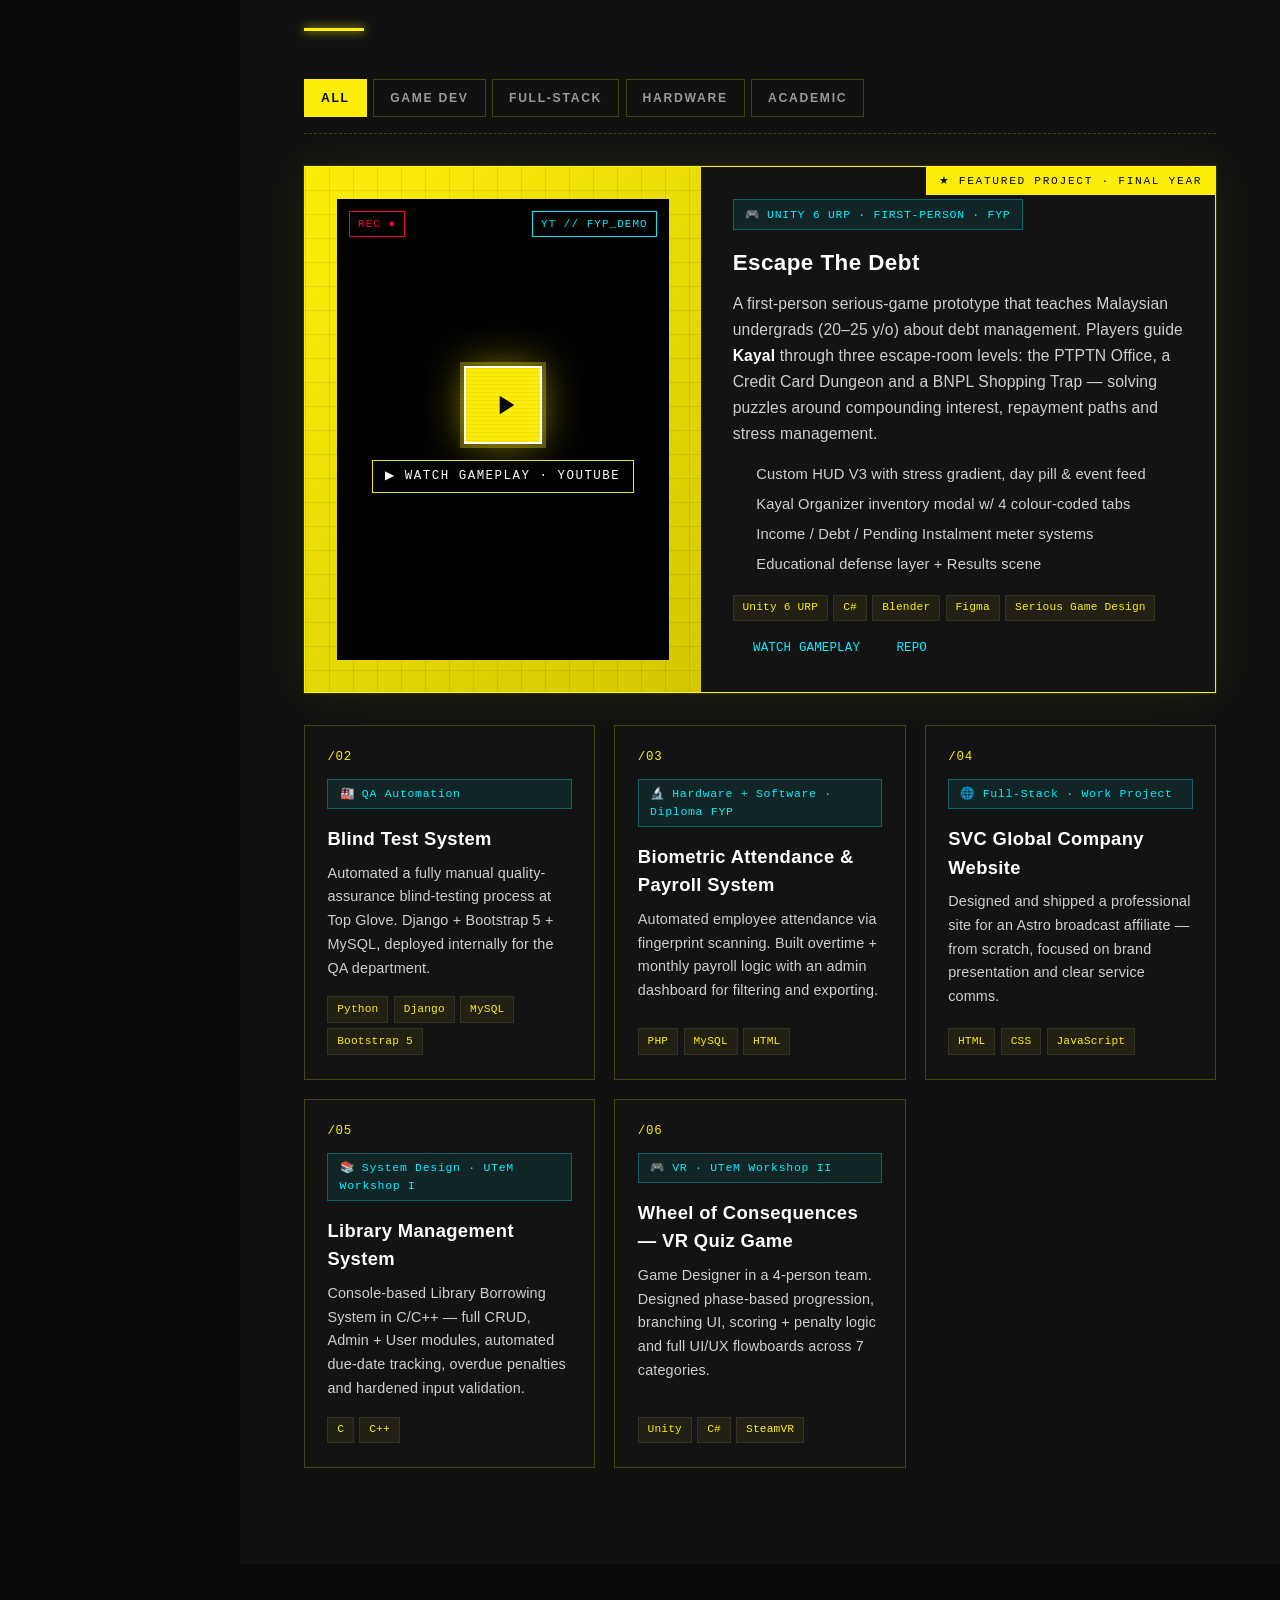
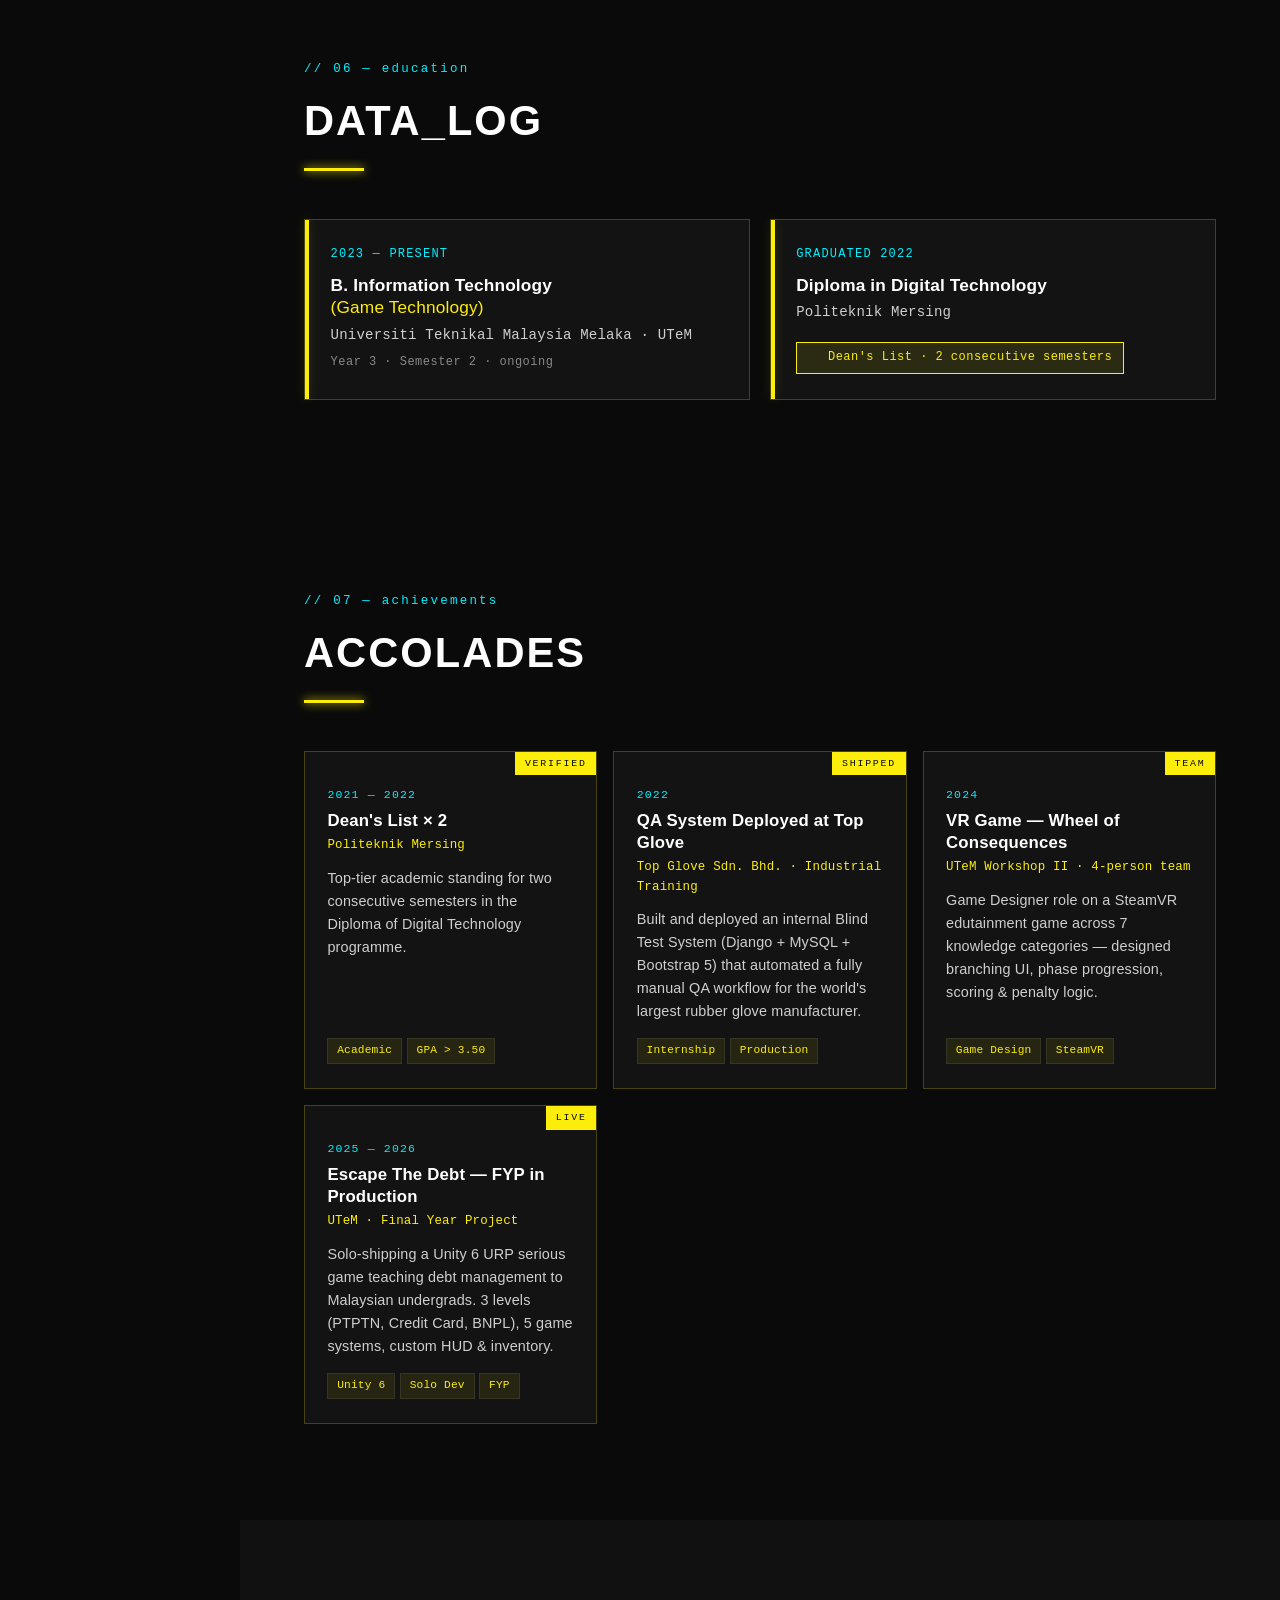
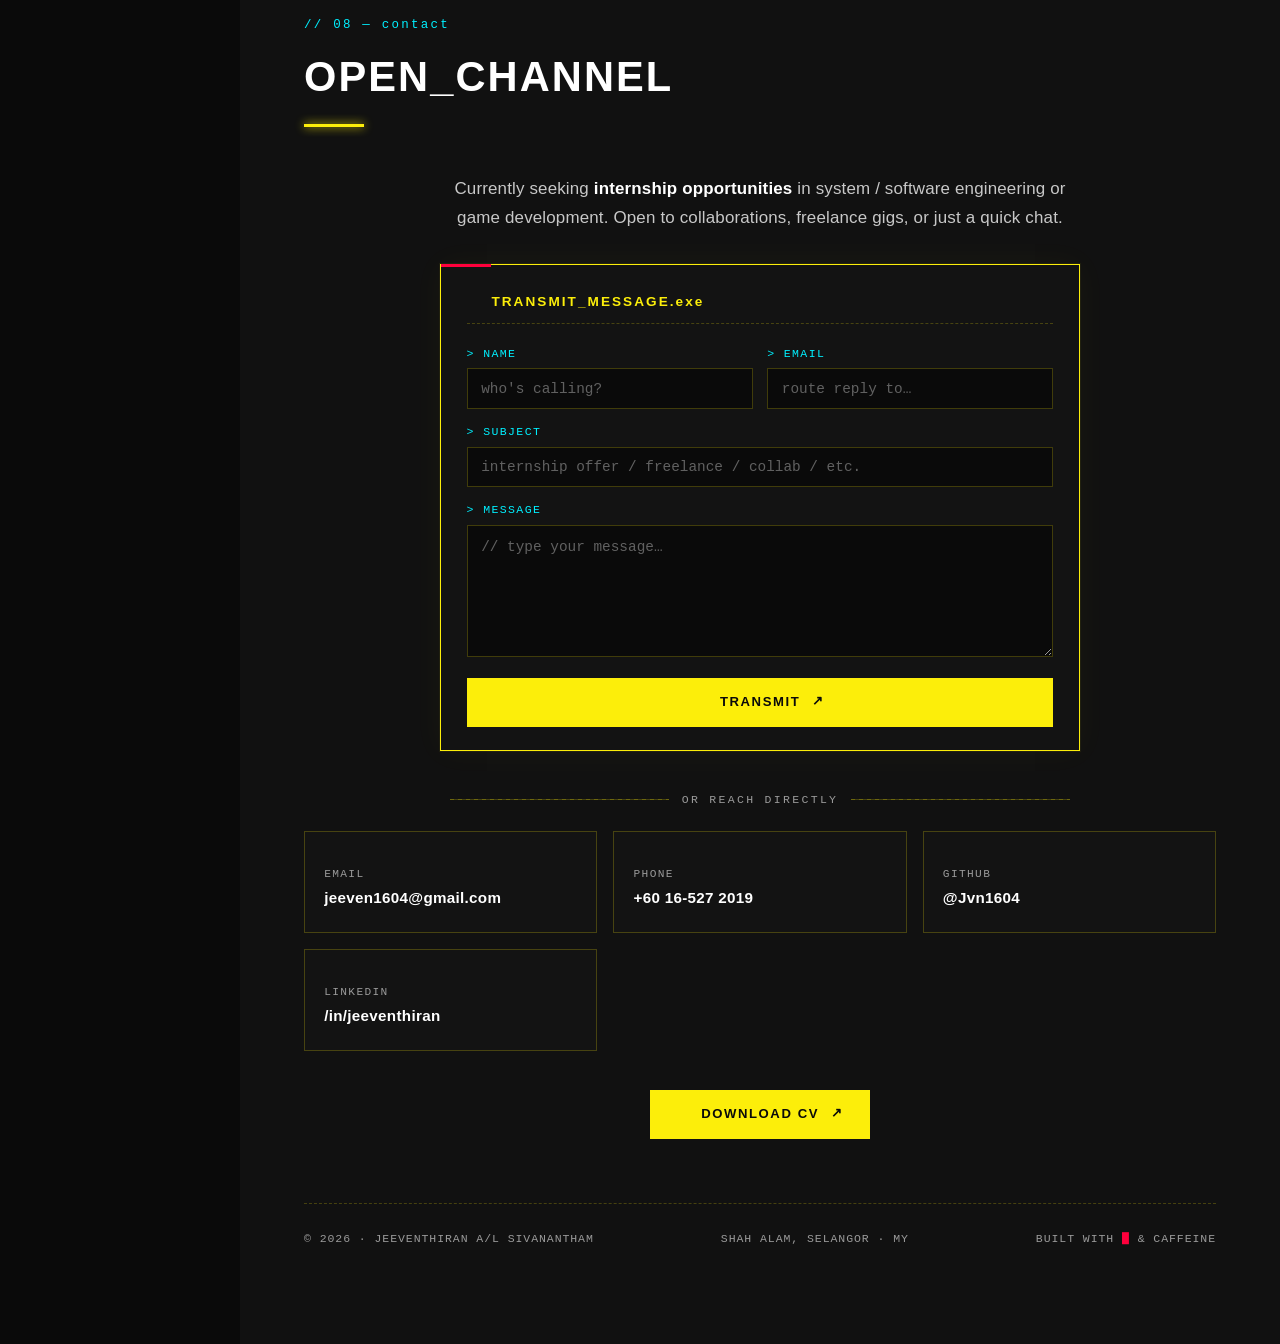
==== commit e1e71bb9: "Update index.html" ====
--- a/index.html
+++ b/index.html
@@ -32,6 +32,101 @@
   <meta name="twitter:image" content="https://Jvn1604.github.io/assets/og-image.png" />
 
   <title>JVN_04 // Jeeventhiran Sivanantham — Game Tech &amp; Full-Stack Dev</title>
+
+  <!-- ╔══════════════════════════════════════════════════════════╗
+       ║  JSON-LD STRUCTURED DATA                                 ║
+       ║  Tells Google who you are. Powers the knowledge panel    ║
+       ║  that shows up when recruiters search your name.         ║
+       ╚══════════════════════════════════════════════════════════╝ -->
+  <script type="application/ld+json">
+  {
+    "@context": "https://schema.org",
+    "@graph": [
+      {
+        "@type": "Person",
+        "@id": "https://Jvn1604.github.io/#person",
+        "name": "Jeeventhiran Sivanantham",
+        "alternateName": "Jeeventhiran A/L Sivanantham",
+        "givenName": "Jeeventhiran",
+        "familyName": "Sivanantham",
+        "url": "https://Jvn1604.github.io/",
+        "image": "https://Jvn1604.github.io/assets/profile.jpg",
+        "description": "Year 3 Information Technology undergraduate at UTeM specialising in Game Technology. Currently shipping Escape The Debt — a Unity 6 URP serious game on Malaysian student debt management. Open for software / game-development internships, June to December 2026.",
+        "jobTitle": "Game Technology Undergraduate · Full-Stack Developer",
+        "email": "mailto:jeeven1604@gmail.com",
+        "telephone": "+60-16-527-2019",
+        "gender": "Male",
+        "nationality": { "@type": "Country", "name": "Malaysia" },
+        "address": {
+          "@type": "PostalAddress",
+          "addressLocality": "Shah Alam",
+          "addressRegion": "Selangor",
+          "addressCountry": "MY"
+        },
+        "knowsLanguage": [
+          { "@type": "Language", "name": "Tamil",          "alternateName": "ta" },
+          { "@type": "Language", "name": "English",        "alternateName": "en" },
+          { "@type": "Language", "name": "Bahasa Malaysia","alternateName": "ms" },
+          { "@type": "Language", "name": "Malayalam",      "alternateName": "ml" }
+        ],
+        "knowsAbout": [
+          "Game Development",
+          "Unity Engine",
+          "C#",
+          "Python",
+          "Django",
+          "MySQL",
+          "Full-Stack Web Development",
+          "Arduino",
+          "Internet of Things",
+          "Serious Games",
+          "Game Design",
+          "Software Engineering"
+        ],
+        "alumniOf": [
+          {
+            "@type": "CollegeOrUniversity",
+            "name": "Universiti Teknikal Malaysia Melaka",
+            "alternateName": "UTeM",
+            "url": "https://www.utem.edu.my/",
+            "address": { "@type": "PostalAddress", "addressCountry": "MY", "addressLocality": "Melaka" }
+          },
+          {
+            "@type": "EducationalOrganization",
+            "name": "Politeknik Mersing",
+            "url": "https://www.pmj.edu.my/",
+            "address": { "@type": "PostalAddress", "addressCountry": "MY", "addressLocality": "Mersing, Johor" }
+          }
+        ],
+        "award": [
+          "Dean's List · Politeknik Mersing · 2 consecutive semesters"
+        ],
+        "sameAs": [
+          "https://github.com/Jvn1604",
+          "https://www.linkedin.com/in/jeeventhiran-sivanantham-b5abb9261/"
+        ]
+      },
+      {
+        "@type": "WebSite",
+        "@id": "https://Jvn1604.github.io/#website",
+        "url": "https://Jvn1604.github.io/",
+        "name": "JVN_04 // Jeeventhiran Sivanantham — Portfolio",
+        "description": "Cyberpunk-themed portfolio of Jeeventhiran Sivanantham — Game Tech &amp; Full-Stack Developer.",
+        "publisher": { "@id": "https://Jvn1604.github.io/#person" },
+        "inLanguage": "en-MY"
+      },
+      {
+        "@type": "ProfilePage",
+        "@id": "https://Jvn1604.github.io/#profilepage",
+        "url": "https://Jvn1604.github.io/",
+        "name": "Jeeventhiran Sivanantham — Portfolio",
+        "isPartOf": { "@id": "https://Jvn1604.github.io/#website" },
+        "about": { "@id": "https://Jvn1604.github.io/#person" },
+        "mainEntity": { "@id": "https://Jvn1604.github.io/#person" }
+      }
+    ]
+  }
+  </script>
 
   <!-- Fonts -->
   <link rel="preconnect" href="https://fonts.googleapis.com">
@@ -861,7 +956,18 @@
           Open to collaborations, freelance gigs, or just a quick chat.
         </p>
 
-        <!-- Contact form -->
+        <!-- ╔════════════════════════════════════════════════════════════╗
+             ║  FORMSPREE SETUP — REPLACE THE ID BELOW                    ║
+             ║                                                            ║
+             ║  1. Go to https://formspree.io and sign up (free 50/mo)    ║
+             ║  2. Click "+ New Form", name it "Portfolio Contact"        ║
+             ║  3. Set the recipient to jeeven1604@gmail.com              ║
+             ║  4. Copy your form ID — looks like "xkgwabcd" (8 chars)    ║
+             ║  5. Replace YOUR_FORMSPREE_ID in the form action below     ║
+             ║                                                            ║
+             ║  Final URL should look like:                               ║
+             ║    https://formspree.io/f/xkgwabcd                         ║
+             ╚════════════════════════════════════════════════════════════╝ -->
         <form class="contact-form" id="contact-form" action="https://formspree.io/f/YOUR_FORMSPREE_ID" method="POST" novalidate>
           <div class="form-head">
             <i data-lucide="send"></i>
--- a/style.css
+++ b/style.css
@@ -3204,3 +3204,473 @@
   .hero-stats { gap: 3rem; padding-top: 1.8rem; }
   .hstat-num { font-size: 1.9rem; }
 }
+
+/* ╔═══════════════════════════════════════════════════════════╗
+   ║  DETAIL VIEW (Steam-style full page)                      ║
+   ║  Triggered by clicking any project/exp/edu/achievement    ║
+   ╚═══════════════════════════════════════════════════════════╝ */
+
+.detail-view {
+  position: fixed;
+  top: 0; right: 0; bottom: 0;
+  left: var(--side);
+  z-index: 200;
+  background: var(--bg);
+  overflow-y: auto;
+  overflow-x: hidden;
+  visibility: hidden;
+  opacity: 0;
+  transition: opacity 0.3s var(--ease), visibility 0.3s var(--ease);
+}
+.detail-view.open {
+  visibility: visible;
+  opacity: 1;
+  animation: dvIn 0.35s var(--ease);
+}
+@keyframes dvIn {
+  from { opacity: 0; transform: translateY(8px); }
+  to   { opacity: 1; transform: translateY(0); }
+}
+@media (max-width: 900px) {
+  .detail-view { left: 0; padding-top: 56px; }
+}
+
+/* card hover affordance — show "VIEW DETAIL" hint */
+[data-detail] { cursor: pointer; position: relative; }
+[data-detail]::after { /* keep existing ::after rules untouched, this is a no-op anchor */ }
+[data-detail]:hover .dv-hint,
+.dv-hint { display: none; } /* simple version: we use card border-color hover, no extra hint needed */
+
+/* ── HEADER ── */
+.dv-header {
+  position: sticky;
+  top: 0; z-index: 10;
+  display: flex; align-items: center; gap: 1rem;
+  padding: 0.85rem 1.6rem;
+  background: rgba(10, 10, 10, 0.92);
+  backdrop-filter: blur(12px);
+  -webkit-backdrop-filter: blur(12px);
+  border-bottom: 1px solid var(--border);
+}
+[data-theme="light"] .dv-header { background: rgba(239, 234, 210, 0.92); }
+
+.dv-back {
+  display: inline-flex; align-items: center; gap: 0.4rem;
+  font: 700 0.78rem var(--display);
+  letter-spacing: 0.1em;
+  padding: 0.55rem 0.9rem;
+  border: 1px solid var(--cp-yellow);
+  color: var(--cp-yellow);
+  background: rgba(252, 238, 10, 0.06);
+  transition: background 0.2s, transform 0.15s;
+  flex-shrink: 0;
+}
+.dv-back:hover { background: var(--cp-yellow); color: #0A0A0A; transform: translateX(-2px); }
+.dv-back i { width: 14px; height: 14px; }
+[data-theme="light"] .dv-back { color: #6B5A00; border-color: #6B5A00; background: rgba(212, 184, 0, 0.12); }
+[data-theme="light"] .dv-back:hover { background: var(--cp-yellow); color: #0A0A0A; }
+
+.dv-breadcrumb {
+  font-family: var(--mono);
+  font-size: 0.78rem;
+  color: var(--muted);
+  flex: 1;
+  display: flex; align-items: center; gap: 0.3rem;
+  flex-wrap: wrap;
+}
+.dv-breadcrumb a, .dv-breadcrumb .crumb {
+  color: var(--cp-cyan);
+  cursor: pointer;
+}
+.dv-breadcrumb .crumb.current { color: var(--cp-yellow); cursor: default; }
+.dv-breadcrumb .sep { color: var(--muted); opacity: 0.5; }
+[data-theme="light"] .dv-breadcrumb a, [data-theme="light"] .dv-breadcrumb .crumb { color: #006C7A; }
+[data-theme="light"] .dv-breadcrumb .crumb.current { color: #6B5A00; }
+
+.dv-header-actions {
+  display: flex; gap: 0.3rem;
+  flex-shrink: 0;
+}
+.dv-prev, .dv-next {
+  width: 36px; height: 36px;
+  display: flex; align-items: center; justify-content: center;
+  border: 1px solid var(--border);
+  color: var(--muted);
+  transition: color 0.2s, border-color 0.2s, background 0.2s;
+}
+.dv-prev:hover, .dv-next:hover { color: var(--cp-yellow); border-color: var(--cp-yellow); background: rgba(252,238,10,0.06); }
+.dv-prev:disabled, .dv-next:disabled { opacity: 0.3; cursor: not-allowed; }
+.dv-prev i, .dv-next i { width: 16px; height: 16px; }
+
+/* ── TITLE HERO ── */
+.dv-hero-section {
+  padding: 1.6rem 1.6rem 1rem;
+  background: linear-gradient(180deg, rgba(252, 238, 10, 0.06), transparent);
+  border-bottom: 1px dashed var(--border);
+  max-width: 1600px;
+  margin: 0 auto;
+  width: 100%;
+}
+.dv-hero-label {
+  font: 0.72rem var(--mono);
+  color: var(--cp-cyan);
+  letter-spacing: 0.18em;
+  margin-bottom: 0.6rem;
+}
+[data-theme="light"] .dv-hero-label { color: #006C7A; }
+.dv-title {
+  font: 900 clamp(1.8rem, 4vw, 2.8rem) var(--display);
+  letter-spacing: 0.02em;
+  color: var(--text-strong);
+  margin-bottom: 0.4rem;
+}
+.dv-subtitle {
+  font: 0.95rem var(--mono);
+  color: var(--cp-yellow);
+}
+[data-theme="light"] .dv-subtitle { color: #6B5A00; }
+
+/* ── MAIN SPLIT ── */
+.dv-main {
+  display: grid;
+  grid-template-columns: 1.5fr 1fr;
+  gap: 1.5rem;
+  padding: 1.5rem 1.6rem;
+  max-width: 1600px;
+  margin: 0 auto;
+  width: 100%;
+}
+@media (max-width: 900px) {
+  .dv-main { grid-template-columns: 1fr; }
+}
+
+/* MEDIA STAGE */
+.dv-media-stage {
+  aspect-ratio: 16/9;
+  background: #050505;
+  border: 1px solid var(--cp-yellow);
+  position: relative;
+  overflow: hidden;
+  box-shadow: 0 0 0 1px rgba(252, 238, 10, 0.08), 0 0 40px rgba(252, 238, 10, 0.04);
+}
+[data-theme="light"] .dv-media-stage { background: #1A1A1A; }
+.dv-media-stage img,
+.dv-media-stage iframe,
+.dv-media-stage video {
+  width: 100%; height: 100%;
+  object-fit: contain;
+  display: block;
+  border: none;
+  background: #000;
+}
+.dv-media-stage .dv-stage-empty {
+  position: absolute; inset: 0;
+  display: flex; flex-direction: column;
+  align-items: center; justify-content: center;
+  gap: 0.6rem;
+  font-family: var(--mono);
+  color: var(--muted);
+  text-align: center;
+  padding: 1.5rem;
+}
+.dv-stage-empty i { width: 48px; height: 48px; color: var(--cp-yellow); opacity: 0.5; }
+.dv-stage-empty strong { font: 700 0.85rem var(--display); letter-spacing: 0.15em; color: var(--cp-yellow); }
+.dv-stage-empty code {
+  font-family: var(--mono);
+  background: rgba(252, 238, 10, 0.1);
+  padding: 0.1rem 0.4rem;
+  color: var(--cp-yellow);
+  font-size: 0.78rem;
+}
+
+/* HUD chips on media stage */
+.dv-stage-hud-tl, .dv-stage-hud-tr, .dv-stage-hud-br {
+  position: absolute;
+  font: 0.62rem var(--mono);
+  letter-spacing: 0.12em;
+  padding: 0.18rem 0.45rem;
+  background: rgba(0, 0, 0, 0.75);
+  pointer-events: none;
+}
+.dv-stage-hud-tl { top: 8px; left: 8px; color: var(--cp-magenta); border: 1px solid var(--cp-magenta); }
+.dv-stage-hud-tr { top: 8px; right: 8px; color: var(--cp-cyan); border: 1px solid var(--cp-cyan); }
+.dv-stage-hud-br { bottom: 8px; right: 8px; color: var(--cp-yellow); border: 1px solid var(--cp-yellow); }
+
+.dv-media-caption {
+  font: 0.78rem var(--mono);
+  color: var(--muted);
+  margin-top: 0.5rem;
+  letter-spacing: 0.04em;
+}
+
+.dv-media-thumbs {
+  display: grid;
+  grid-template-columns: repeat(auto-fill, minmax(110px, 1fr));
+  gap: 0.4rem;
+  margin-top: 0.5rem;
+}
+.dv-thumb {
+  aspect-ratio: 16/9;
+  border: 1px solid var(--border);
+  background: #050505;
+  cursor: pointer;
+  position: relative;
+  overflow: hidden;
+  padding: 0;
+  transition: border-color 0.2s, transform 0.15s;
+}
+.dv-thumb:hover { border-color: var(--cp-yellow); transform: translateY(-1px); }
+.dv-thumb.active {
+  border-color: var(--cp-yellow);
+  box-shadow: 0 0 0 1px var(--cp-yellow), 0 0 12px rgba(252, 238, 10, 0.3);
+}
+.dv-thumb img { width: 100%; height: 100%; object-fit: cover; display: block; }
+.dv-thumb-empty {
+  position: absolute; inset: 0;
+  display: flex; align-items: center; justify-content: center;
+  color: var(--muted);
+  font-size: 0.7rem;
+  font-family: var(--mono);
+}
+.dv-thumb-empty i { width: 18px; height: 18px; opacity: 0.5; }
+.dv-thumb-play {
+  position: absolute; inset: 0;
+  display: flex; align-items: center; justify-content: center;
+  background: rgba(0, 0, 0, 0.45);
+  color: var(--cp-yellow);
+}
+.dv-thumb-play svg { width: 22px; height: 22px; filter: drop-shadow(0 0 4px rgba(252,238,10,0.6)); }
+
+/* INFO PANEL */
+.dv-info {
+  border-left: 1px dashed var(--border);
+  padding-left: 1.5rem;
+  display: flex; flex-direction: column;
+}
+@media (max-width: 900px) {
+  .dv-info { border-left: none; padding-left: 0; padding-top: 1rem; border-top: 1px dashed var(--border); }
+}
+.dv-cover {
+  aspect-ratio: 16/9;
+  border: 1px solid var(--cp-yellow);
+  margin-bottom: 1rem;
+  background: linear-gradient(135deg, rgba(252,238,10,0.06), transparent 60%), #0A0A0A;
+  overflow: hidden;
+  position: relative;
+}
+[data-theme="light"] .dv-cover { background: linear-gradient(135deg, rgba(212,184,0,0.15), transparent 60%), #FAFAF0; border-color: #6B5A00; }
+.dv-cover img { width: 100%; height: 100%; object-fit: cover; display: block; }
+.dv-cover-empty {
+  position: absolute; inset: 0;
+  display: flex; align-items: center; justify-content: center;
+  font: 700 1.1rem var(--display);
+  color: var(--cp-yellow);
+  opacity: 0.5;
+  letter-spacing: 0.15em;
+}
+.dv-desc {
+  font-size: 0.96rem;
+  line-height: 1.65;
+  color: #CFCFCF;
+  margin-bottom: 1.2rem;
+  font-weight: 500;
+}
+.dv-desc strong { color: #FFF; }
+[data-theme="light"] .dv-desc { color: #2A2A2A; }
+[data-theme="light"] .dv-desc strong { color: #000; }
+
+.dv-meta {
+  display: grid;
+  gap: 0.45rem;
+  padding: 0.9rem 0;
+  border-top: 1px dashed var(--border);
+  border-bottom: 1px dashed var(--border);
+  margin-bottom: 1rem;
+}
+.dv-meta-row {
+  display: grid;
+  grid-template-columns: 100px 1fr;
+  font-family: var(--mono);
+  font-size: 0.8rem;
+  gap: 0.6rem;
+}
+.dv-meta-key { color: var(--muted); letter-spacing: 0.1em; }
+.dv-meta-val { color: var(--cp-yellow); font-weight: 700; }
+[data-theme="light"] .dv-meta-val { color: #6B5A00; }
+
+.dv-tags-row { font-family: var(--mono); font-size: 0.78rem; margin-bottom: 1.2rem; }
+.dv-tags-label { color: var(--muted); margin-bottom: 0.5rem; letter-spacing: 0.06em; }
+.dv-tags { display: flex; flex-wrap: wrap; gap: 0.3rem; }
+.dv-tags span {
+  font-size: 0.72rem;
+  padding: 0.28rem 0.55rem;
+  background: rgba(252, 238, 10, 0.06);
+  border: 1px solid var(--hairline);
+  color: var(--cp-yellow);
+  cursor: default;
+}
+[data-theme="light"] .dv-tags span { color: #5A4A00; background: rgba(212, 184, 0, 0.14); border-color: rgba(10, 10, 10, 0.14); }
+
+.dv-actions {
+  display: flex; flex-wrap: wrap; gap: 0.5rem;
+  margin-top: auto;
+}
+.dv-action {
+  flex: 1 1 140px;
+  display: inline-flex; align-items: center; justify-content: center; gap: 0.4rem;
+  font: 700 0.78rem var(--display);
+  letter-spacing: 0.1em;
+  padding: 0.7rem 1rem;
+  border: 1px solid var(--cp-yellow);
+  color: var(--cp-yellow);
+  background: transparent;
+  transition: background 0.2s, transform 0.15s, box-shadow 0.2s;
+}
+.dv-action.primary { background: var(--cp-yellow); color: #0A0A0A; }
+.dv-action:hover { transform: translateY(-1px); box-shadow: 0 0 0 3px var(--cp-yellow-glow); }
+.dv-action.primary:hover { box-shadow: 0 0 0 3px var(--cp-yellow-glow), 0 0 24px rgba(252, 238, 10, 0.3); }
+.dv-action i { width: 14px; height: 14px; }
+[data-theme="light"] .dv-action:not(.primary) { color: #6B5A00; border-color: #6B5A00; }
+
+/* ── LONG-FORM SECTIONS ── */
+.dv-sections {
+  max-width: 1100px;
+  margin: 0 auto;
+  padding: 1rem 1.6rem 6rem;
+}
+.dv-section { padding: 1.4rem 0; border-bottom: 1px dashed var(--border); }
+.dv-section:last-child { border-bottom: none; }
+.dv-section-label {
+  font: 0.74rem var(--mono);
+  color: var(--cp-cyan);
+  letter-spacing: 0.15em;
+  margin-bottom: 0.7rem;
+}
+[data-theme="light"] .dv-section-label { color: #006C7A; }
+.dv-section h3 {
+  font: 700 1.1rem var(--display);
+  color: var(--text-strong);
+  margin-bottom: 0.6rem;
+  letter-spacing: 0.02em;
+}
+.dv-section p {
+  font-size: 1rem;
+  color: #CFCFCF;
+  line-height: 1.7;
+  margin-bottom: 0.8rem;
+  font-weight: 500;
+}
+.dv-section p em { color: var(--cp-yellow); font-style: normal; font-weight: 700; }
+.dv-section p strong { color: #FFF; font-weight: 700; }
+[data-theme="light"] .dv-section p { color: #2A2A2A; }
+[data-theme="light"] .dv-section p em { color: #6B5A00; }
+[data-theme="light"] .dv-section p strong { color: #000; }
+.dv-section ul { padding-left: 0; margin-bottom: 0.8rem; }
+.dv-section ul li {
+  position: relative;
+  padding-left: 1.4rem;
+  font-size: 0.96rem;
+  color: #CFCFCF;
+  font-weight: 500;
+  line-height: 1.6;
+  margin-bottom: 0.4rem;
+}
+.dv-section ul li::before {
+  content: '▸';
+  position: absolute; left: 0; top: 0;
+  color: var(--cp-yellow);
+  font-weight: 700;
+}
+[data-theme="light"] .dv-section ul li { color: #2A2A2A; }
+[data-theme="light"] .dv-section ul li::before { color: #6B5A00; }
+.dv-section ul li strong { color: #FFF; }
+[data-theme="light"] .dv-section ul li strong { color: #000; }
+.dv-section .dv-techs { display: flex; flex-wrap: wrap; gap: 0.35rem; }
+.dv-section .dv-techs span {
+  font: 0.78rem var(--mono);
+  padding: 0.3rem 0.65rem;
+  background: rgba(252, 238, 10, 0.06);
+  border: 1px solid var(--hairline);
+  color: var(--cp-yellow);
+}
+[data-theme="light"] .dv-section .dv-techs span { color: #5A4A00; background: rgba(212, 184, 0, 0.14); border-color: rgba(10, 10, 10, 0.14); }
+
+/* stat grid inside sections */
+.dv-stats-grid {
+  display: grid;
+  grid-template-columns: repeat(auto-fit, minmax(200px, 1fr));
+  gap: 0.7rem;
+  margin-top: 0.5rem;
+}
+.dv-stat {
+  border: 1px solid var(--border);
+  padding: 0.85rem 1rem;
+  background: rgba(252, 238, 10, 0.03);
+}
+.dv-stat-label {
+  font: 0.7rem var(--mono);
+  color: var(--cp-cyan);
+  letter-spacing: 0.1em;
+  margin-bottom: 0.3rem;
+}
+[data-theme="light"] .dv-stat-label { color: #006C7A; }
+.dv-stat-val {
+  font: 700 1.1rem var(--display);
+  color: var(--text-strong);
+}
+
+/* ── FOOTER ── */
+.dv-footer {
+  position: sticky;
+  bottom: 0;
+  z-index: 10;
+  display: flex; justify-content: space-between; align-items: center; flex-wrap: wrap;
+  gap: 0.7rem;
+  padding: 0.85rem 1.6rem;
+  background: rgba(10, 10, 10, 0.94);
+  backdrop-filter: blur(12px);
+  -webkit-backdrop-filter: blur(12px);
+  border-top: 1px solid var(--border);
+}
+[data-theme="light"] .dv-footer { background: rgba(239, 234, 210, 0.94); }
+.dv-footer-l, .dv-footer-r { display: flex; gap: 0.4rem; flex-wrap: wrap; align-items: center; }
+.dv-footer-btn {
+  display: inline-flex; align-items: center; gap: 0.4rem;
+  font: 700 0.74rem var(--display);
+  letter-spacing: 0.1em;
+  padding: 0.55rem 0.95rem;
+  border: 1px solid var(--border);
+  color: var(--muted);
+  background: transparent;
+  transition: color 0.2s, border-color 0.2s, background 0.2s;
+}
+.dv-footer-btn:hover { color: var(--cp-yellow); border-color: var(--cp-yellow); background: rgba(252,238,10,0.04); }
+.dv-footer-btn i { width: 14px; height: 14px; }
+.dv-footer-hire {
+  color: var(--cp-yellow);
+  border-color: var(--cp-yellow);
+  background: rgba(252, 238, 10, 0.06);
+}
+.dv-footer-hire:hover { background: var(--cp-yellow); color: #0A0A0A; }
+[data-theme="light"] .dv-footer-hire { color: #6B5A00; border-color: #6B5A00; background: rgba(212,184,0,0.12); }
+
+.dv-pn {
+  display: inline-flex; align-items: center; gap: 0.45rem;
+  font: 0.78rem var(--mono);
+  color: var(--muted);
+  padding: 0.5rem 0.85rem;
+  border: 1px solid var(--border);
+  transition: color 0.2s, border-color 0.2s;
+}
+.dv-pn:hover { color: var(--cp-yellow); border-color: var(--cp-yellow); }
+.dv-pn .dv-pn-dir { font-family: var(--mono); font-size: 0.78rem; color: var(--cp-cyan); }
+[data-theme="light"] .dv-pn .dv-pn-dir { color: #006C7A; }
+.dv-pn .dv-pn-title { color: var(--text); font-weight: 600; }
+
+/* ── MOBILE ── */
+@media (max-width: 700px) {
+  .dv-header { flex-wrap: wrap; padding: 0.7rem 1rem; }
+  .dv-breadcrumb { order: 3; width: 100%; padding-top: 0.4rem; border-top: 1px dashed var(--hairline); margin-top: 0.4rem; }
+  .dv-hero-section, .dv-main, .dv-sections { padding-left: 1rem; padding-right: 1rem; }
+  .dv-info { padding-left: 0; border-left: none; }
+}
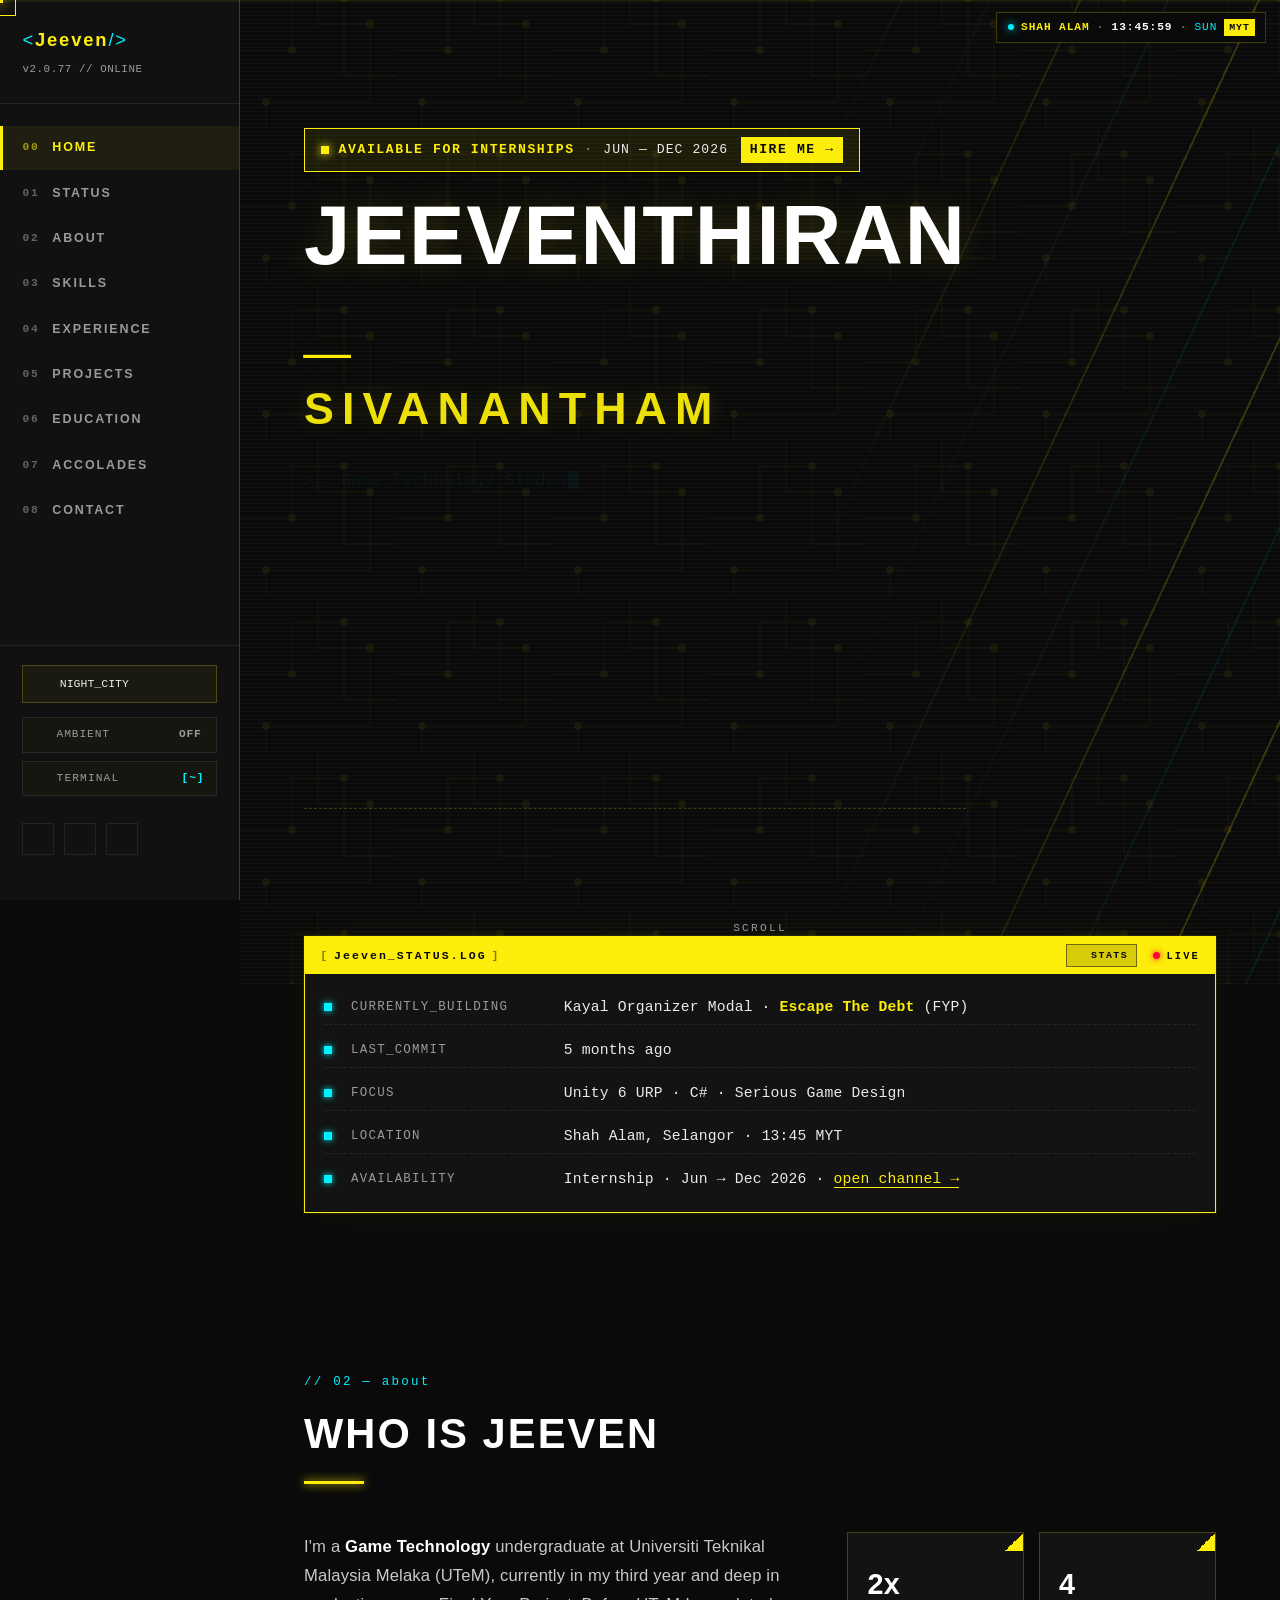
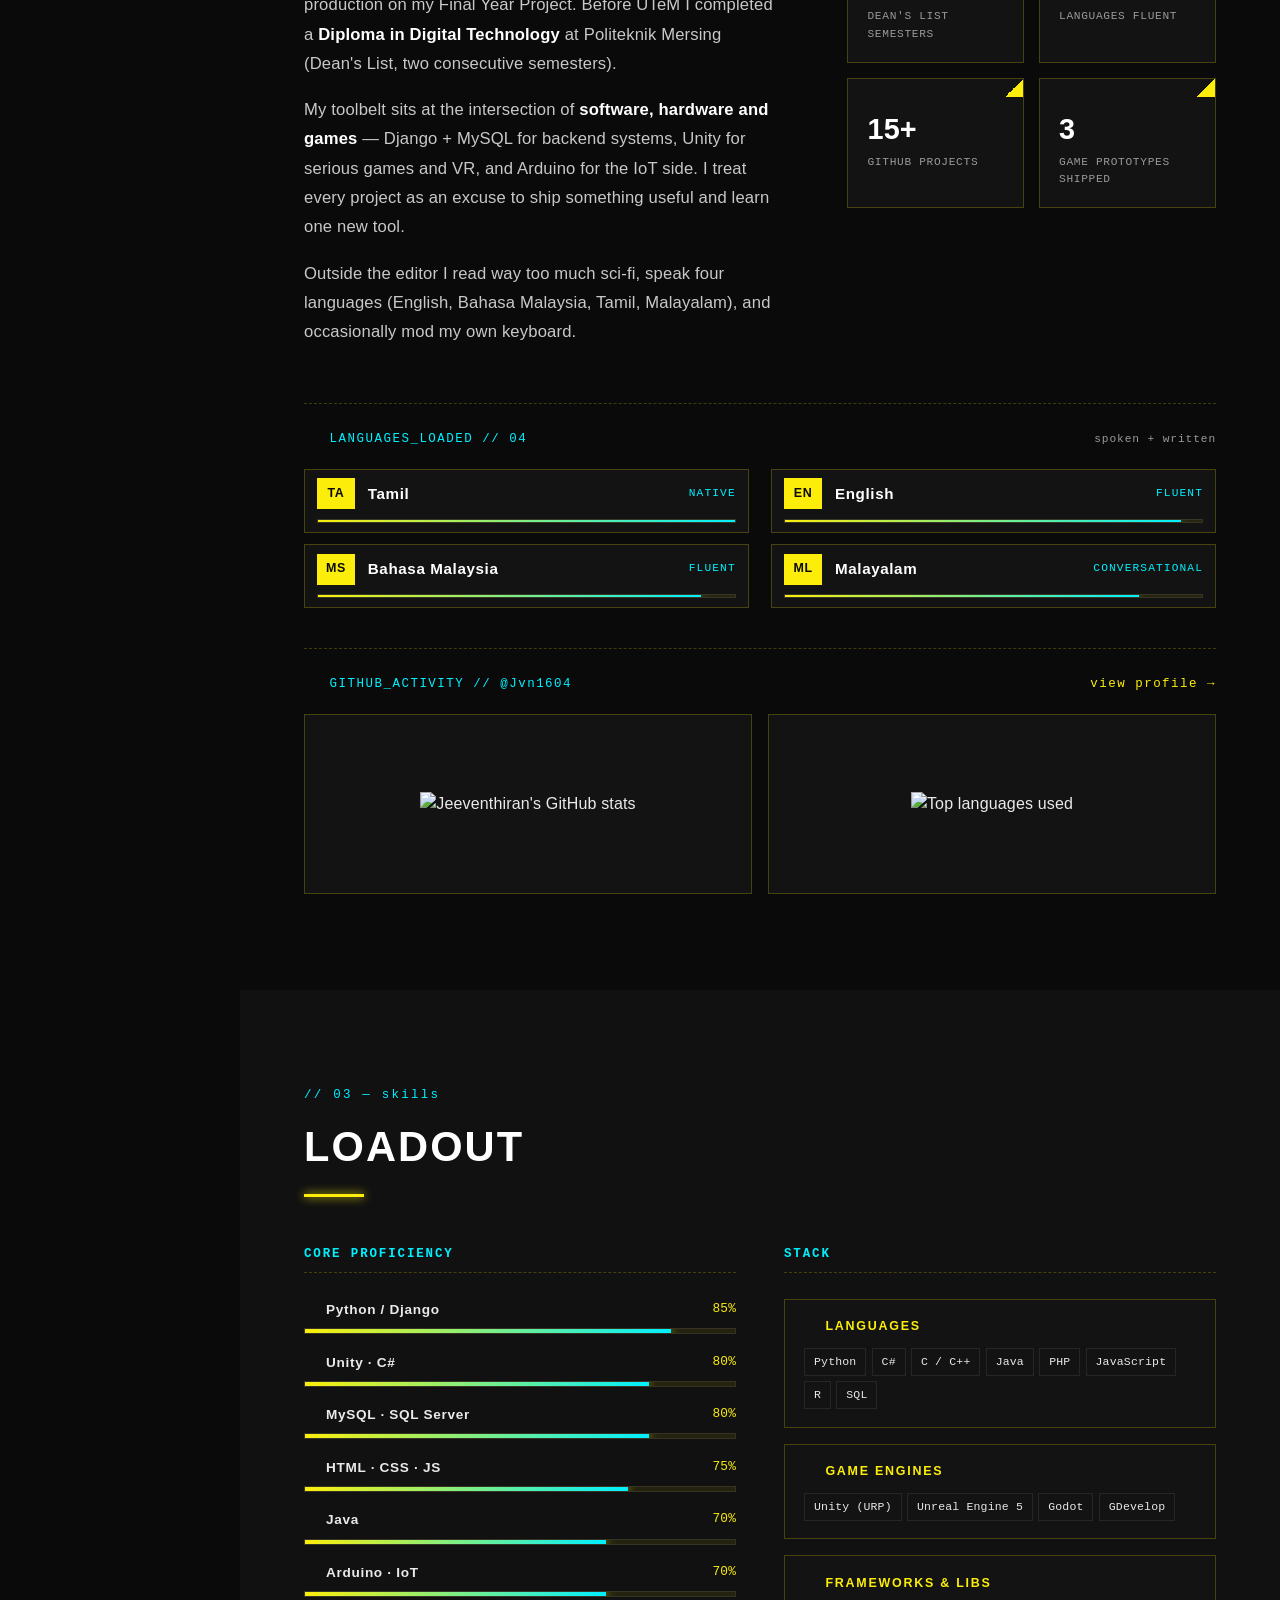
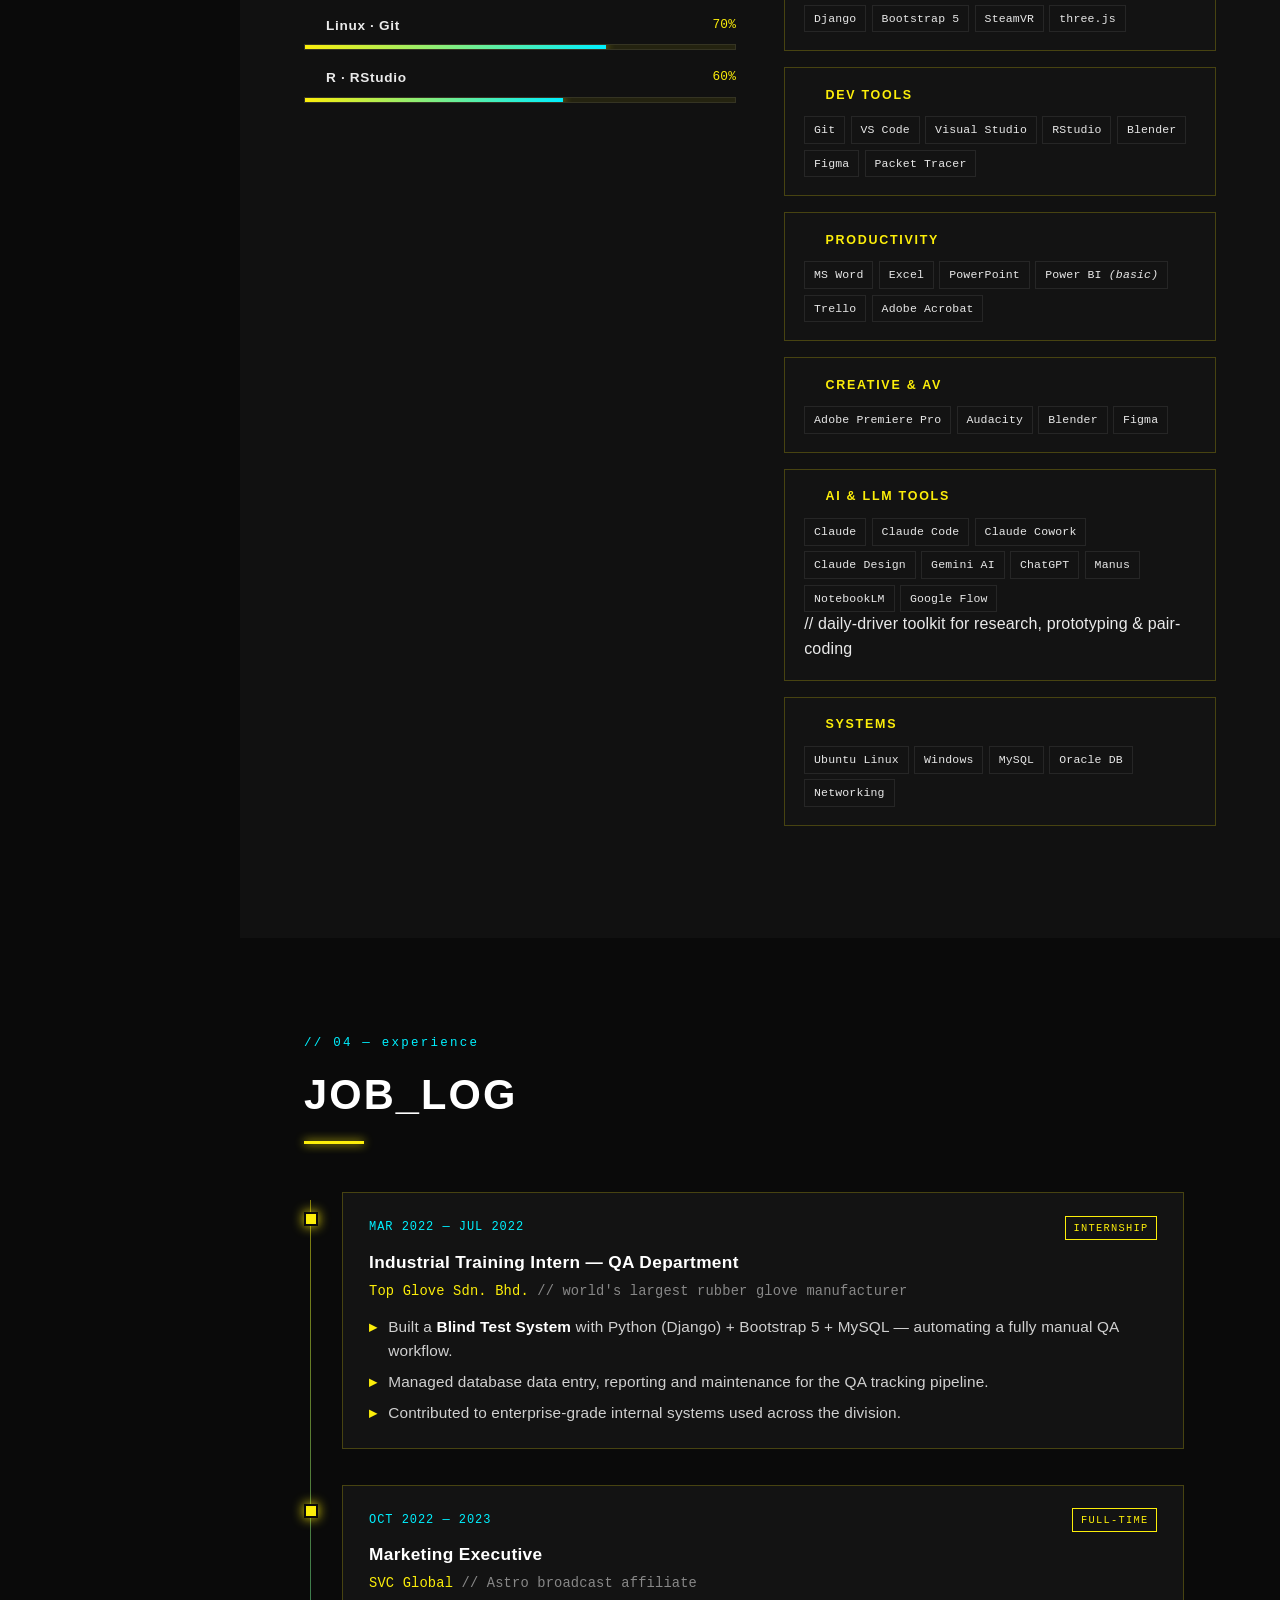
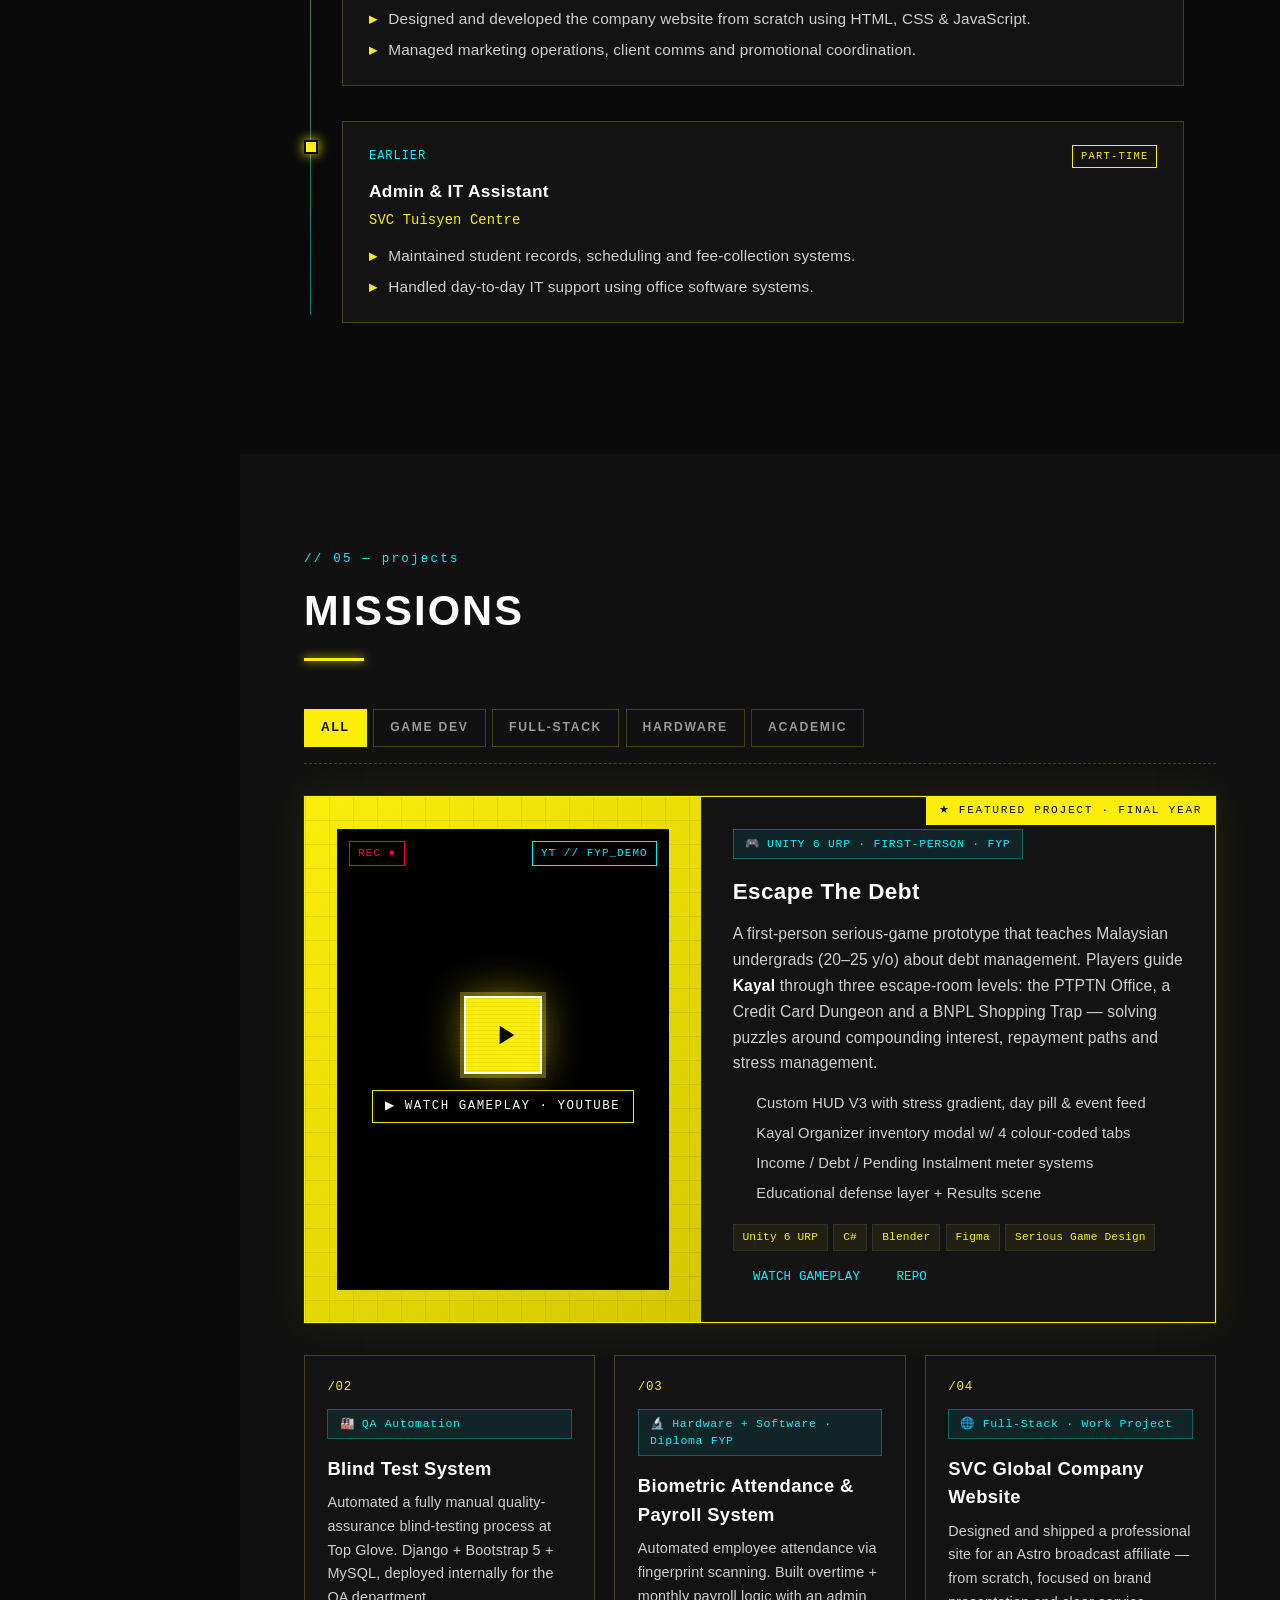
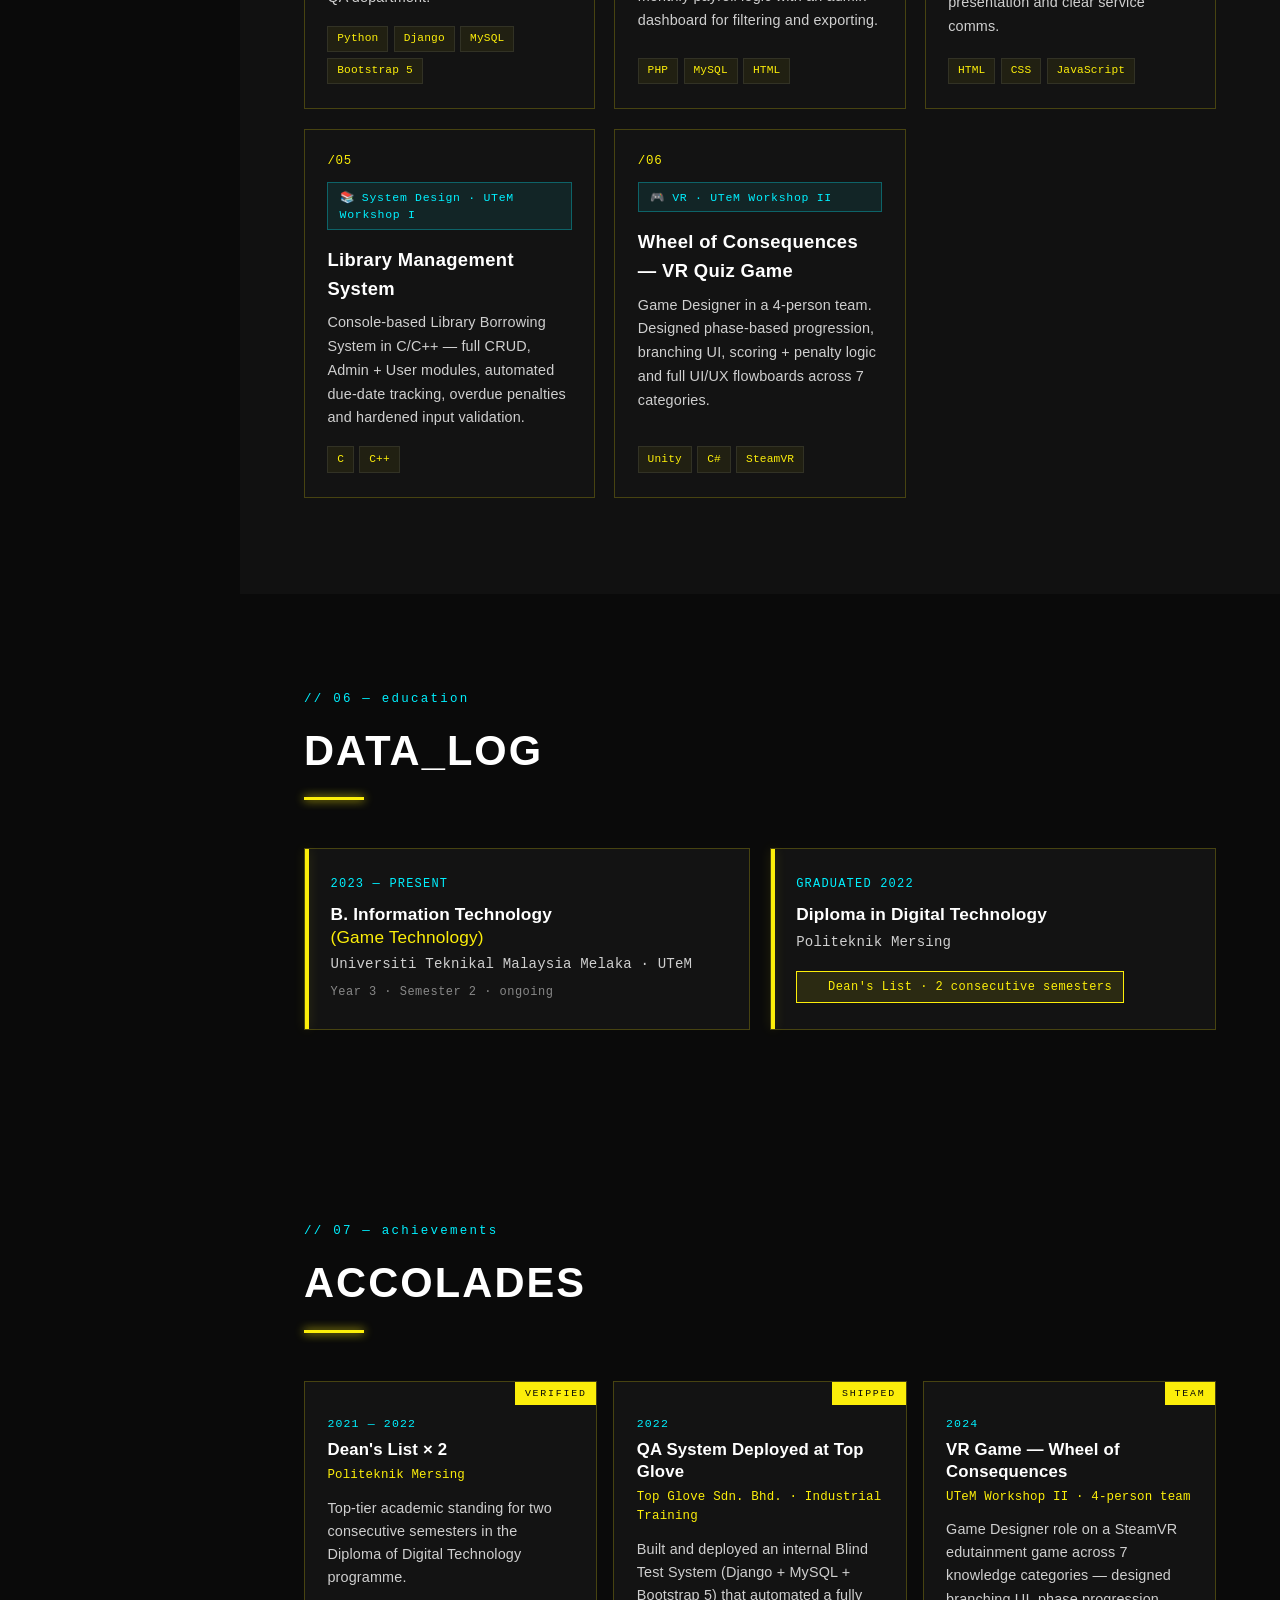
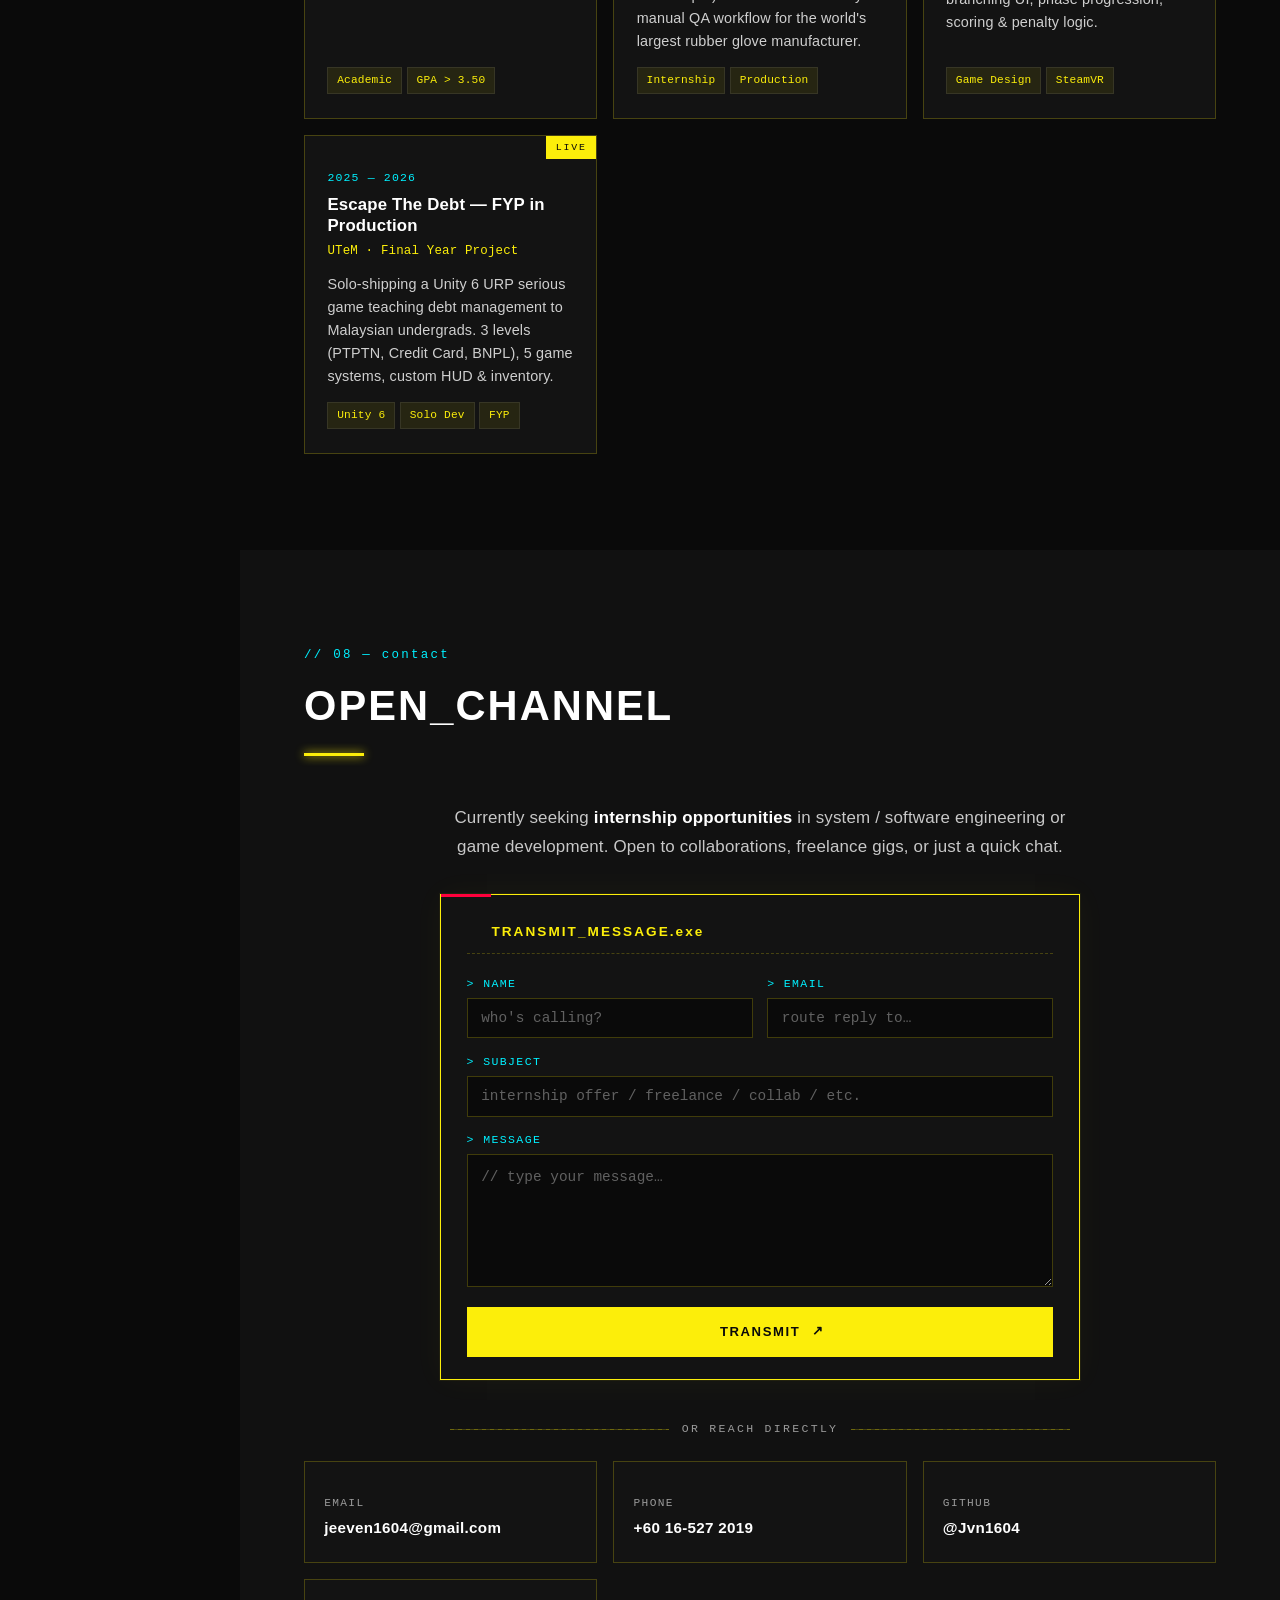
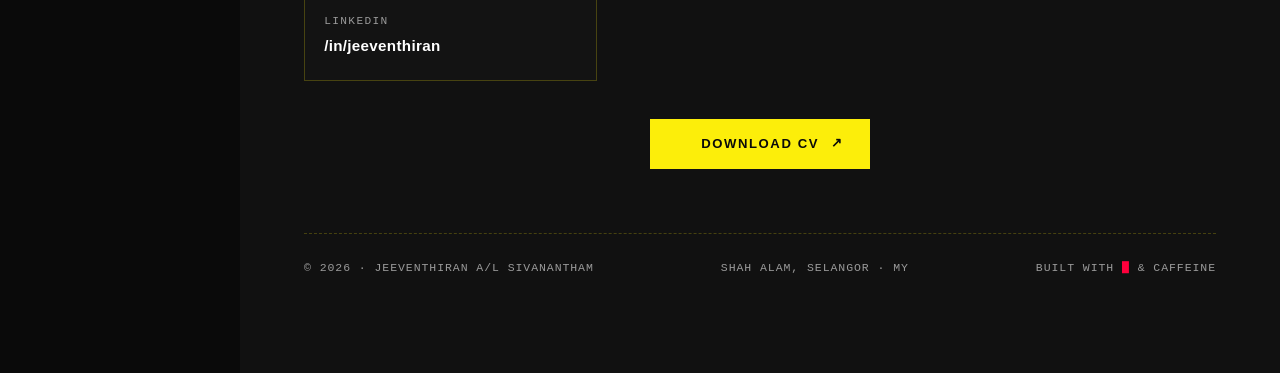
==== commit 8fb54270: "Update index.html" ====
--- a/index.html
+++ b/index.html
@@ -16,7 +16,7 @@
   <link rel="canonical" href="https://Jvn1604.github.io/" />
   <meta property="og:type" content="website" />
   <meta property="og:url" content="https://Jvn1604.github.io/" />
-  <meta property="og:title" content="JVN_04 // Jeeventhiran — Game Tech &amp; Full-Stack Dev" />
+  <meta property="og:title" content="Jeeven // Jeeventhiran — Game Tech &amp; Full-Stack Dev" />
   <meta property="og:description" content="Year 3 IT undergrad at UTeM, specialising in Game Technology. Currently shipping Escape The Debt. Open for internships." />
   <meta property="og:image" content="https://Jvn1604.github.io/assets/og-image.png" />
   <meta property="og:image:width" content="1200" />
@@ -27,11 +27,11 @@
 
   <!-- Twitter card -->
   <meta name="twitter:card" content="summary_large_image" />
-  <meta name="twitter:title" content="JVN_04 // Jeeventhiran — Game Tech &amp; Full-Stack Dev" />
+  <meta name="twitter:title" content="Jeeven // Jeeventhiran — Game Tech &amp; Full-Stack Dev" />
   <meta name="twitter:description" content="Year 3 IT undergrad at UTeM. Currently shipping Escape The Debt. Open for internships." />
   <meta name="twitter:image" content="https://Jvn1604.github.io/assets/og-image.png" />
 
-  <title>JVN_04 // Jeeventhiran Sivanantham — Game Tech &amp; Full-Stack Dev</title>
+  <title>Jeeven // Jeeventhiran Sivanantham — Game Tech &amp; Full-Stack Dev</title>
 
   <!-- ╔══════════════════════════════════════════════════════════╗
        ║  JSON-LD STRUCTURED DATA                                 ║
@@ -110,7 +110,7 @@
         "@type": "WebSite",
         "@id": "https://Jvn1604.github.io/#website",
         "url": "https://Jvn1604.github.io/",
-        "name": "JVN_04 // Jeeventhiran Sivanantham — Portfolio",
+        "name": "Jeeven // Jeeventhiran Sivanantham — Portfolio",
         "description": "Cyberpunk-themed portfolio of Jeeventhiran Sivanantham — Game Tech &amp; Full-Stack Developer.",
         "publisher": { "@id": "https://Jvn1604.github.io/#person" },
         "inLanguage": "en-MY"
@@ -152,7 +152,7 @@
     <div class="boot-inner">
       <div class="boot-logo">
         <span class="boot-bracket">[</span>
-        <span class="boot-text">JVN_04</span>
+        <span class="boot-text">Jeeven</span>
         <span class="boot-bracket">]</span>
       </div>
       <div class="boot-lines">
@@ -187,7 +187,7 @@
 
   <!-- ╔══ MOBILE TOPBAR ══╗ -->
   <header class="topbar">
-    <div class="topbar-logo">JVN_04</div>
+    <div class="topbar-logo">Jeeven</div>
     <button class="hamburger" aria-label="Open menu">
       <span></span><span></span><span></span>
     </button>
@@ -197,7 +197,7 @@
   <aside class="sidebar">
     <div class="sidebar-head">
       <div class="sidebar-logo">
-        <span class="sl-bracket">&lt;</span>JVN_04<span class="sl-bracket">/&gt;</span>
+        <span class="sl-bracket">&lt;</span>Jeeven<span class="sl-bracket">/&gt;</span>
       </div>
       <div class="sidebar-tag">v2.0.77 // ONLINE</div>
     </div>
@@ -300,26 +300,6 @@
           <div class="hero-amb-vert hero-amb-vert-r">// CYBERPUNK_THEME // DESIGNED IN NIGHT_CITY</div>
         </div>
 
-        <!-- floating data stream chip -->
-        <div class="hero-stream" aria-hidden="true">
-          <div class="hero-stream-head">
-            <span class="hero-stream-led"></span>
-            DATA_STREAM // LIVE
-          </div>
-          <div class="hero-stream-body" id="hero-stream-body">
-            <div class="hs-log">&gt; auth_handshake <span class="hs-ok">OK</span></div>
-            <div class="hs-log">&gt; uplink <span class="hs-ok">8ms</span></div>
-            <div class="hs-log">&gt; id_match <span class="hs-ok">VERIFIED</span></div>
-            <div class="hs-log">&gt; profile_load <span class="hs-ok">OK</span></div>
-            <div class="hs-log">&gt; etd.exe <span class="hs-warn">RUNNING</span></div>
-            <div class="hs-log">&gt; last_commit <span class="hs-ok">3d ago</span></div>
-            <div class="hs-log">&gt; lang_pack <span class="hs-ok">4 LOADED</span></div>
-            <div class="hs-log">&gt; threat_lvl <span class="hs-ok">SAFE</span></div>
-            <div class="hs-log">&gt; open_for_hire <span class="hs-ok">YES</span></div>
-            <div class="hs-log">&gt; coffee <span class="hs-warn">LOW</span></div>
-          </div>
-        </div>
-
         <div class="hero-left">
           <div class="hero-meta hero-meta-hire">
             <span class="meta-dot"></span>
@@ -394,7 +374,7 @@
             </div>
 
             <div class="photo-label">
-              <div class="pl-row"><span>NAME</span><span>JVN_SIVANANTHAM</span></div>
+              <div class="pl-row"><span>NAME</span><span>JEEVEN_SIVANANTHAM</span></div>
               <div class="pl-row"><span>ROLE</span><span>OPERATOR · DEV</span></div>
               <div class="pl-row"><span>LOC</span><span>SHAH ALAM, MY</span></div>
               <div class="pl-row"><span>SECT</span><span>GAME_TECH</span></div>
@@ -415,7 +395,7 @@
         <div class="status-header">
           <div class="status-header-l">
             <span class="status-header-bracket">[</span>
-            JVN_STATUS.LOG
+            Jeeven_STATUS.LOG
             <span class="status-header-bracket">]</span>
           </div>
           <div class="status-header-r">
@@ -459,7 +439,7 @@
     <section id="about" class="section">
       <div class="sec-head" data-aos="fade-up">
         <div class="sec-label">// 02 — about</div>
-        <h2 class="sec-title" data-glitch="WHO IS JVN_04">WHO IS JVN_04</h2>
+        <h2 class="sec-title" data-glitch="WHO IS Jeeven">WHO IS Jeeven</h2>
         <div class="sec-rule"></div>
       </div>
 
@@ -598,6 +578,11 @@
             <div class="skill-track"><div class="skill-fill"></div></div>
           </div>
           <div class="skill-row" data-pct="70">
+            <div class="skill-name"><i data-lucide="coffee"></i> Java</div>
+            <div class="skill-meta"><span class="skill-pct">70%</span></div>
+            <div class="skill-track"><div class="skill-fill"></div></div>
+          </div>
+          <div class="skill-row" data-pct="70">
             <div class="skill-name"><i data-lucide="cpu"></i> Arduino · IoT</div>
             <div class="skill-meta"><span class="skill-pct">70%</span></div>
             <div class="skill-track"><div class="skill-fill"></div></div>
@@ -607,6 +592,11 @@
             <div class="skill-meta"><span class="skill-pct">70%</span></div>
             <div class="skill-track"><div class="skill-fill"></div></div>
           </div>
+          <div class="skill-row" data-pct="60">
+            <div class="skill-name"><i data-lucide="line-chart"></i> R · RStudio</div>
+            <div class="skill-meta"><span class="skill-pct">60%</span></div>
+            <div class="skill-track"><div class="skill-fill"></div></div>
+          </div>
         </div>
 
         <!-- Column: Stack pills -->
@@ -617,31 +607,68 @@
             <div class="stack-title"><i data-lucide="code-2"></i> LANGUAGES</div>
             <div class="stack-pills">
               <span>Python</span><span>C#</span><span>C / C++</span>
-              <span>PHP</span><span>JavaScript</span><span>SQL</span>
+              <span>Java</span><span>PHP</span><span>JavaScript</span>
+              <span>R</span><span>SQL</span>
             </div>
           </div>
 
           <div class="stack-card">
-            <div class="stack-title"><i data-lucide="layers"></i> FRAMEWORKS</div>
+            <div class="stack-title"><i data-lucide="gamepad-2"></i> GAME ENGINES</div>
             <div class="stack-pills">
-              <span>Django</span><span>Bootstrap 5</span><span>Unity URP</span>
-              <span>SteamVR</span>
+              <span>Unity (URP)</span><span>Unreal Engine 5</span>
+              <span>Godot</span><span>GDevelop</span>
             </div>
           </div>
 
           <div class="stack-card">
-            <div class="stack-title"><i data-lucide="wrench"></i> TOOLS</div>
+            <div class="stack-title"><i data-lucide="layers"></i> FRAMEWORKS &amp; LIBS</div>
             <div class="stack-pills">
-              <span>Git</span><span>VS Code</span><span>Blender</span>
-              <span>Figma</span><span>Visual Studio</span><span>Packet Tracer</span>
-            </div>
+              <span>Django</span><span>Bootstrap 5</span>
+              <span>SteamVR</span><span>three.js</span>
+            </div>
+          </div>
+
+          <div class="stack-card">
+            <div class="stack-title"><i data-lucide="wrench"></i> DEV TOOLS</div>
+            <div class="stack-pills">
+              <span>Git</span><span>VS Code</span><span>Visual Studio</span>
+              <span>RStudio</span><span>Blender</span><span>Figma</span>
+              <span>Packet Tracer</span>
+            </div>
+          </div>
+
+          <div class="stack-card">
+            <div class="stack-title"><i data-lucide="briefcase"></i> PRODUCTIVITY</div>
+            <div class="stack-pills">
+              <span>MS Word</span><span>Excel</span><span>PowerPoint</span>
+              <span>Power BI <em>(basic)</em></span>
+              <span>Trello</span><span>Adobe Acrobat</span>
+            </div>
+          </div>
+
+          <div class="stack-card">
+            <div class="stack-title"><i data-lucide="video"></i> CREATIVE &amp; AV</div>
+            <div class="stack-pills">
+              <span>Adobe Premiere Pro</span><span>Audacity</span>
+              <span>Blender</span><span>Figma</span>
+            </div>
+          </div>
+
+          <div class="stack-card stack-card-ai">
+            <div class="stack-title"><i data-lucide="sparkles"></i> AI &amp; LLM TOOLS</div>
+            <div class="stack-pills">
+              <span>Claude</span><span>Claude Code</span><span>Claude Cowork</span>
+              <span>Claude Design</span><span>Gemini AI</span><span>ChatGPT</span>
+              <span>Manus</span><span>NotebookLM</span><span>Google Flow</span>
+            </div>
+            <div class="stack-hint">// daily-driver toolkit for research, prototyping &amp; pair-coding</div>
           </div>
 
           <div class="stack-card">
             <div class="stack-title"><i data-lucide="server"></i> SYSTEMS</div>
             <div class="stack-pills">
-              <span>Ubuntu Linux</span><span>Windows</span><span>MySQL</span>
-              <span>Oracle DB</span><span>Networking</span>
+              <span>Ubuntu Linux</span><span>Windows</span>
+              <span>MySQL</span><span>Oracle DB</span><span>Networking</span>
             </div>
           </div>
         </div>
@@ -1064,7 +1091,7 @@
       </div>
       <div class="terminal-screen" id="terminal-screen" tabindex="-1">
         <div class="term-line term-banner">
-JVN_OS [<span class="term-y">v2.0.77</span>] · neural-link <span class="term-c">ACTIVE</span>
+Jeeven_OS [<span class="term-y">v2.0.77</span>] · neural-link <span class="term-c">ACTIVE</span>
 Last login: just now from <span class="term-c">127.0.0.1</span>
 
 Type '<span class="term-y">help</span>' for available commands.
@@ -1095,7 +1122,7 @@
 
       <div class="stats-identity">
         <div class="stats-id-l">
-          <div class="stats-callsign">JVN_04</div>
+          <div class="stats-callsign">Jeeven</div>
           <div class="stats-realname">Jeeventhiran A/L Sivanantham</div>
           <div class="stats-title">Game Tech / Full-Stack · Operator-class</div>
         </div>
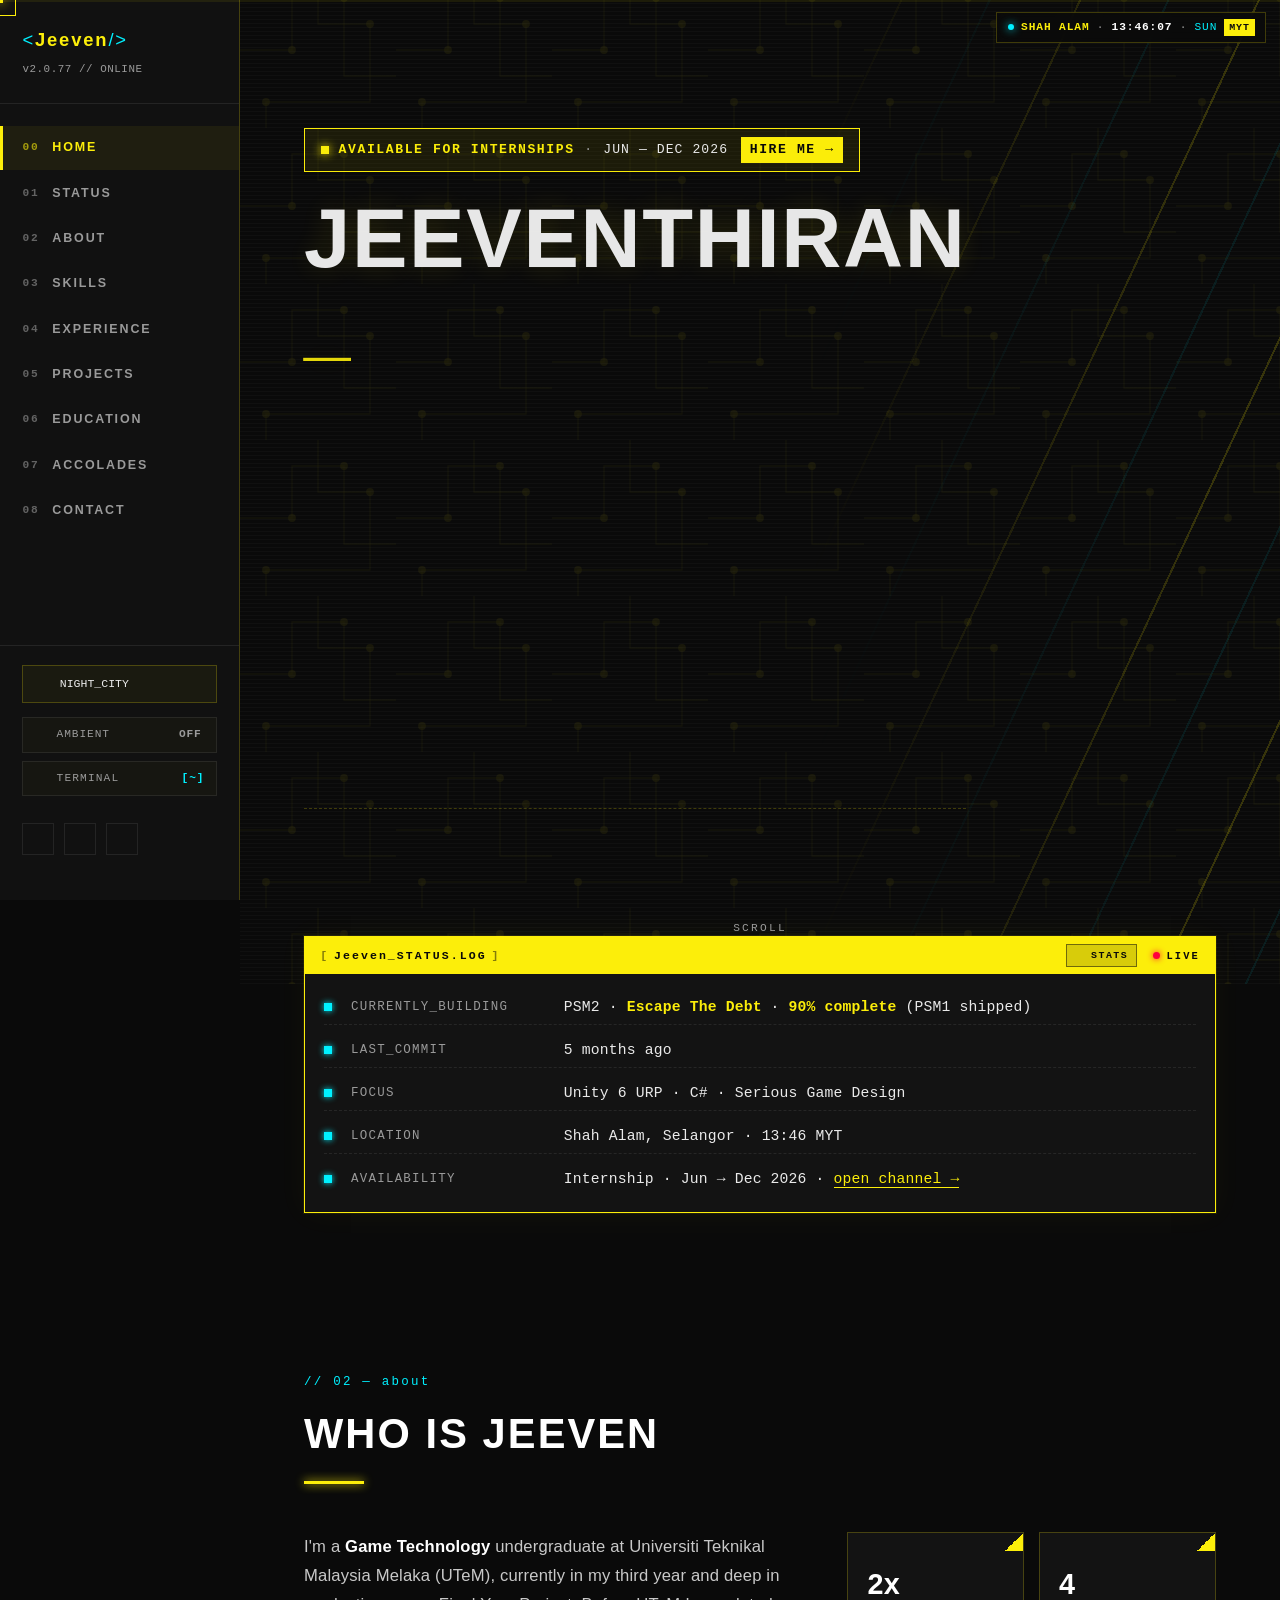
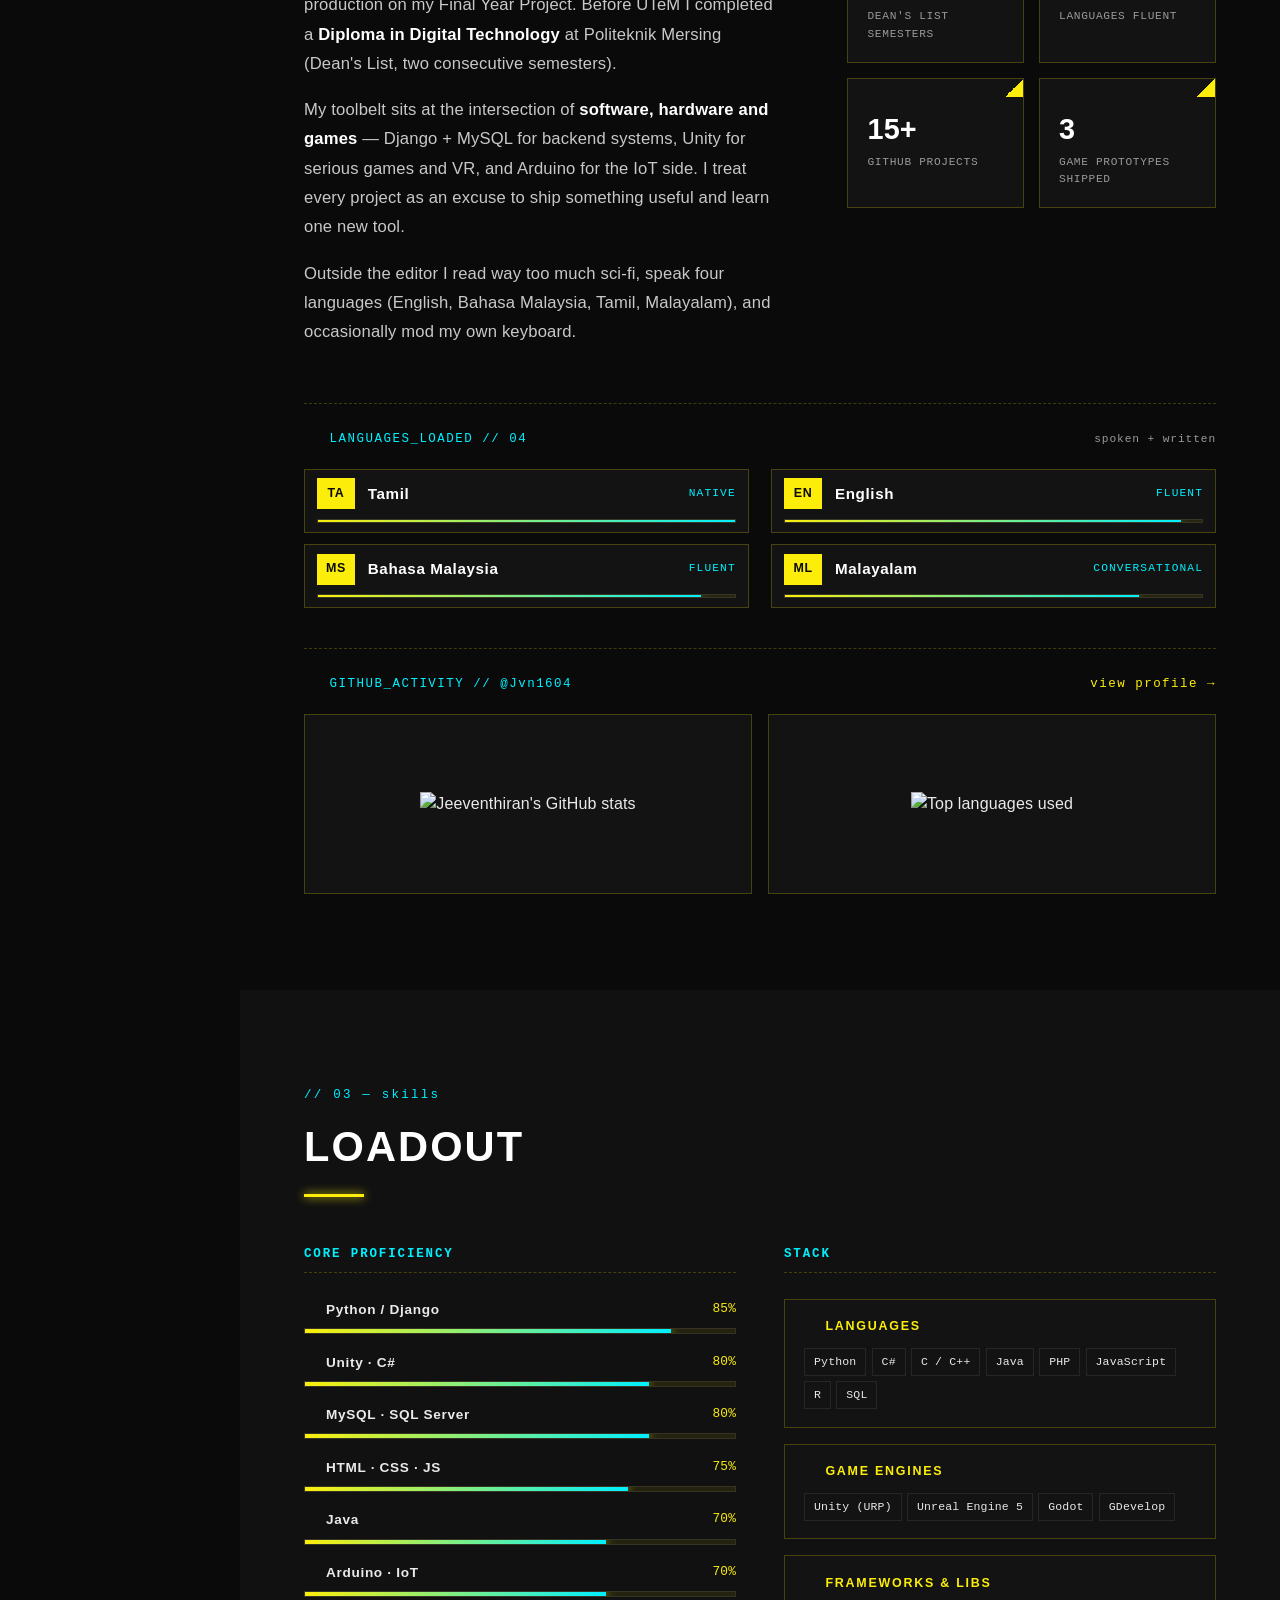
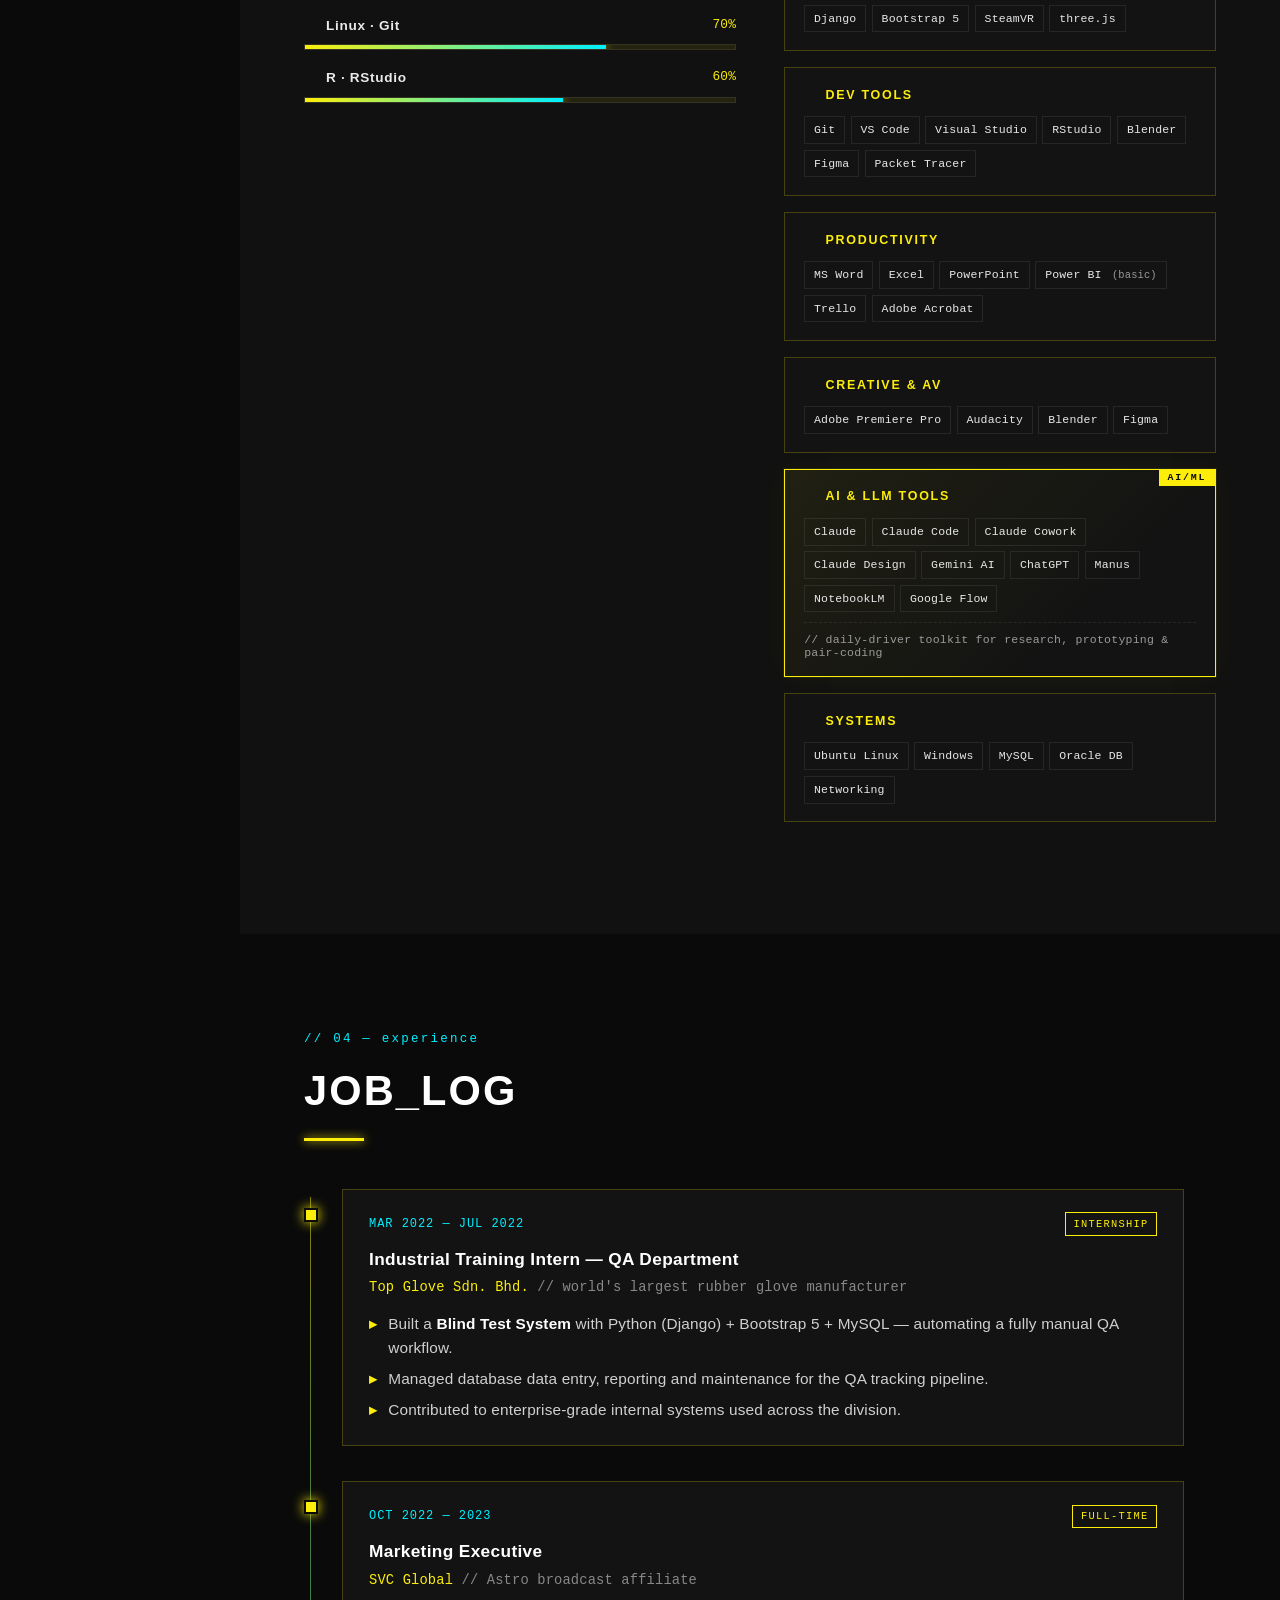
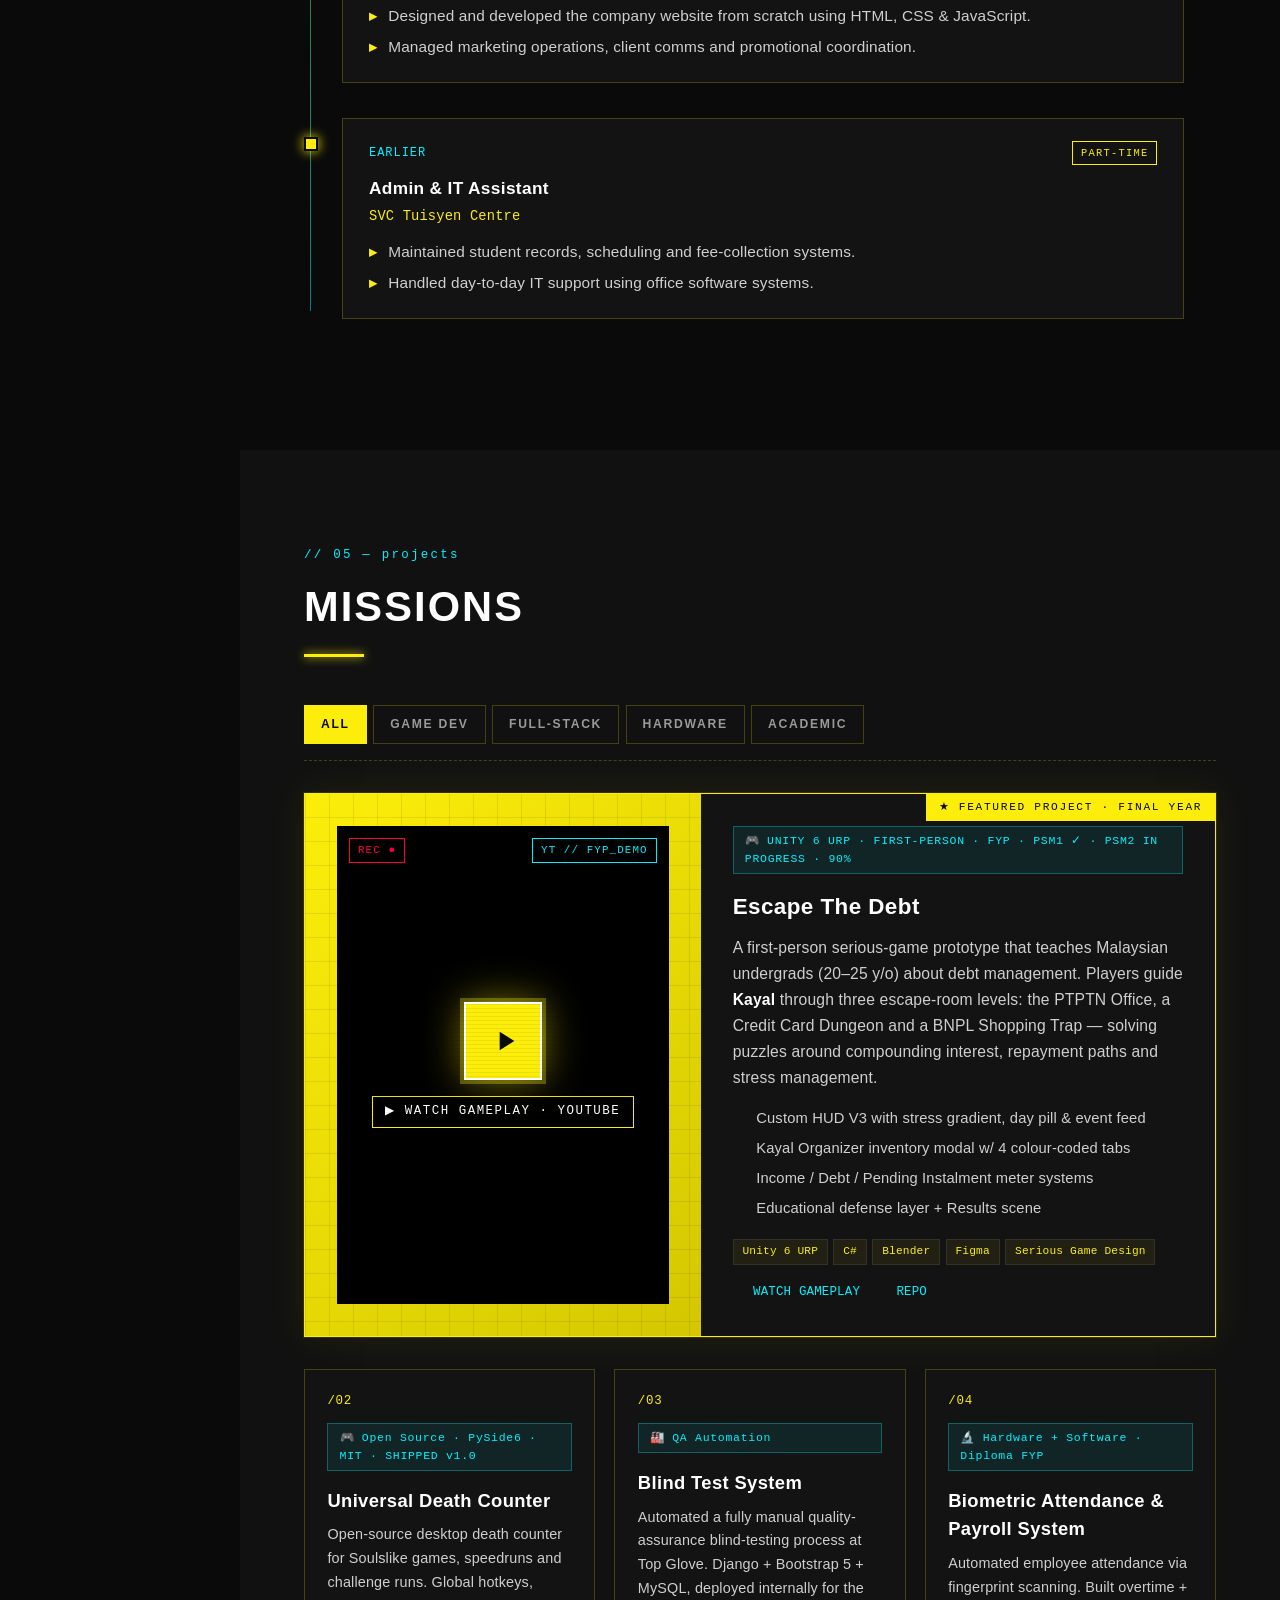
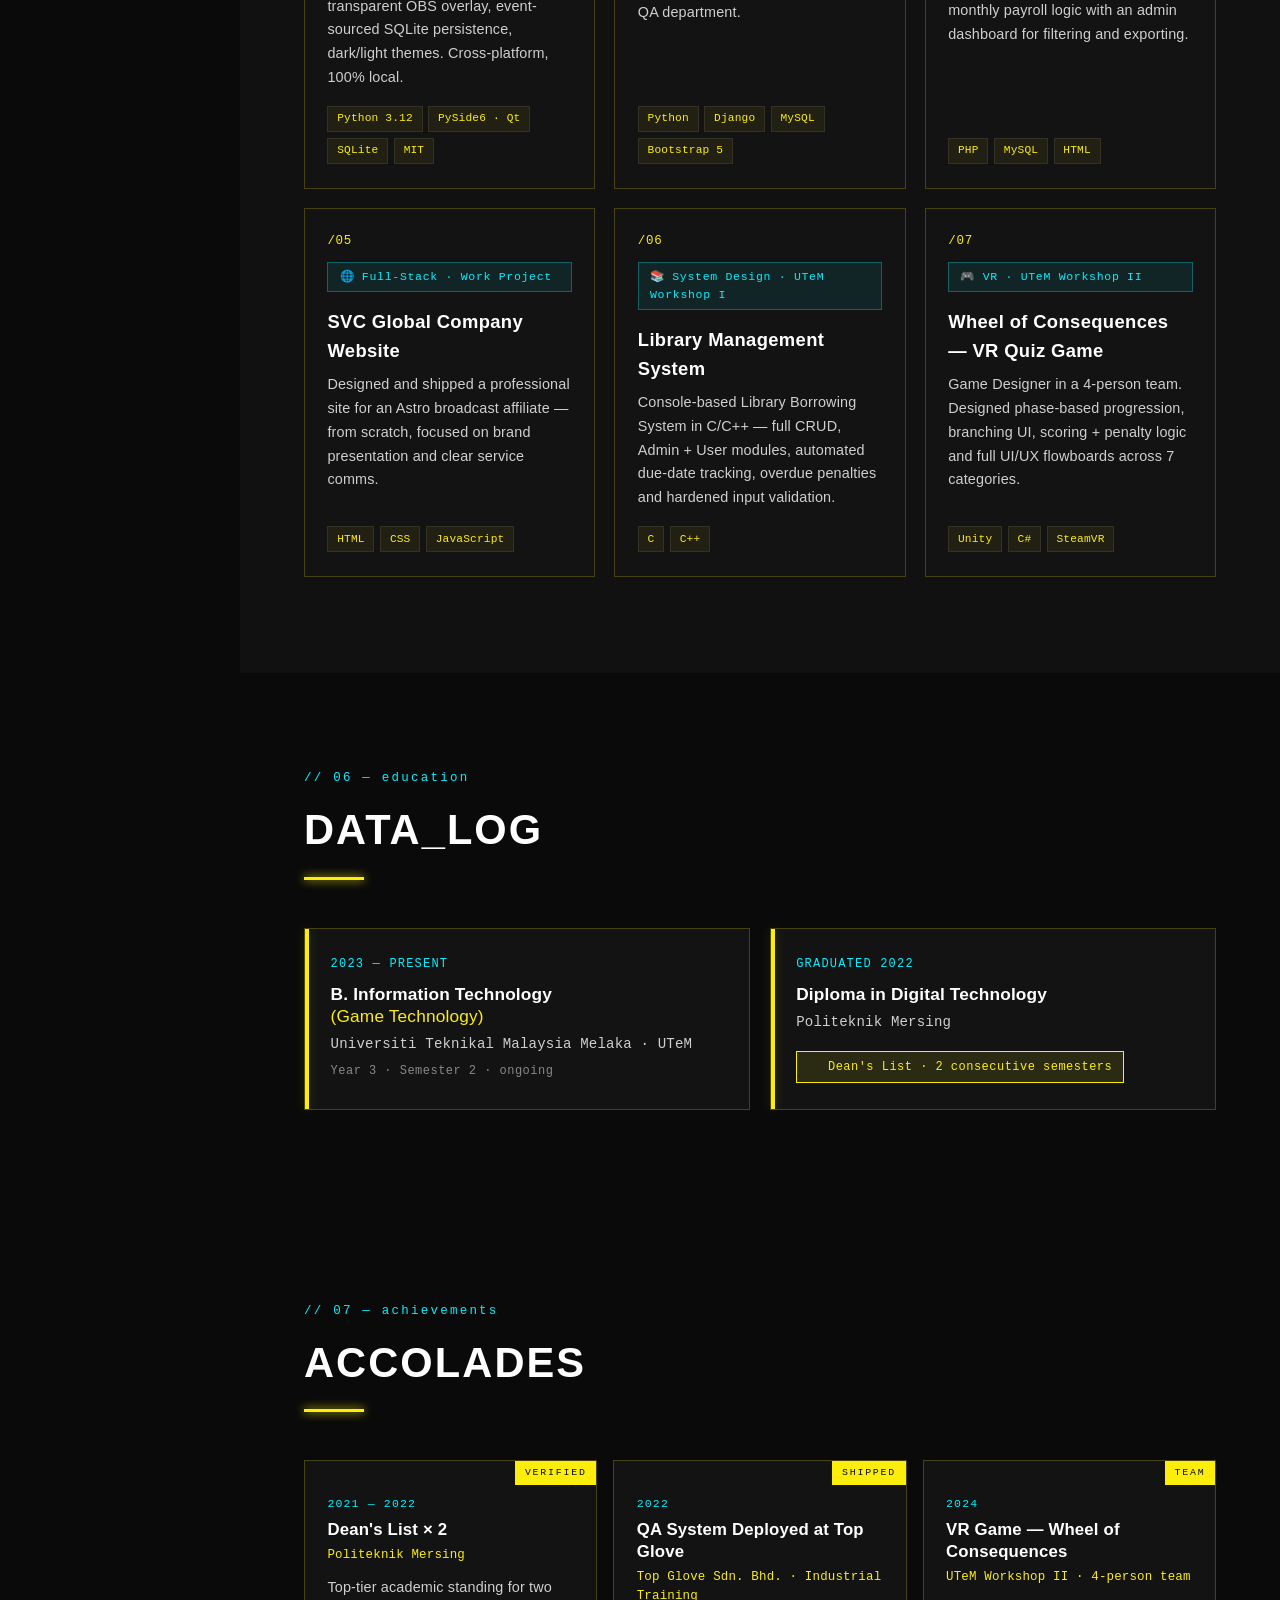
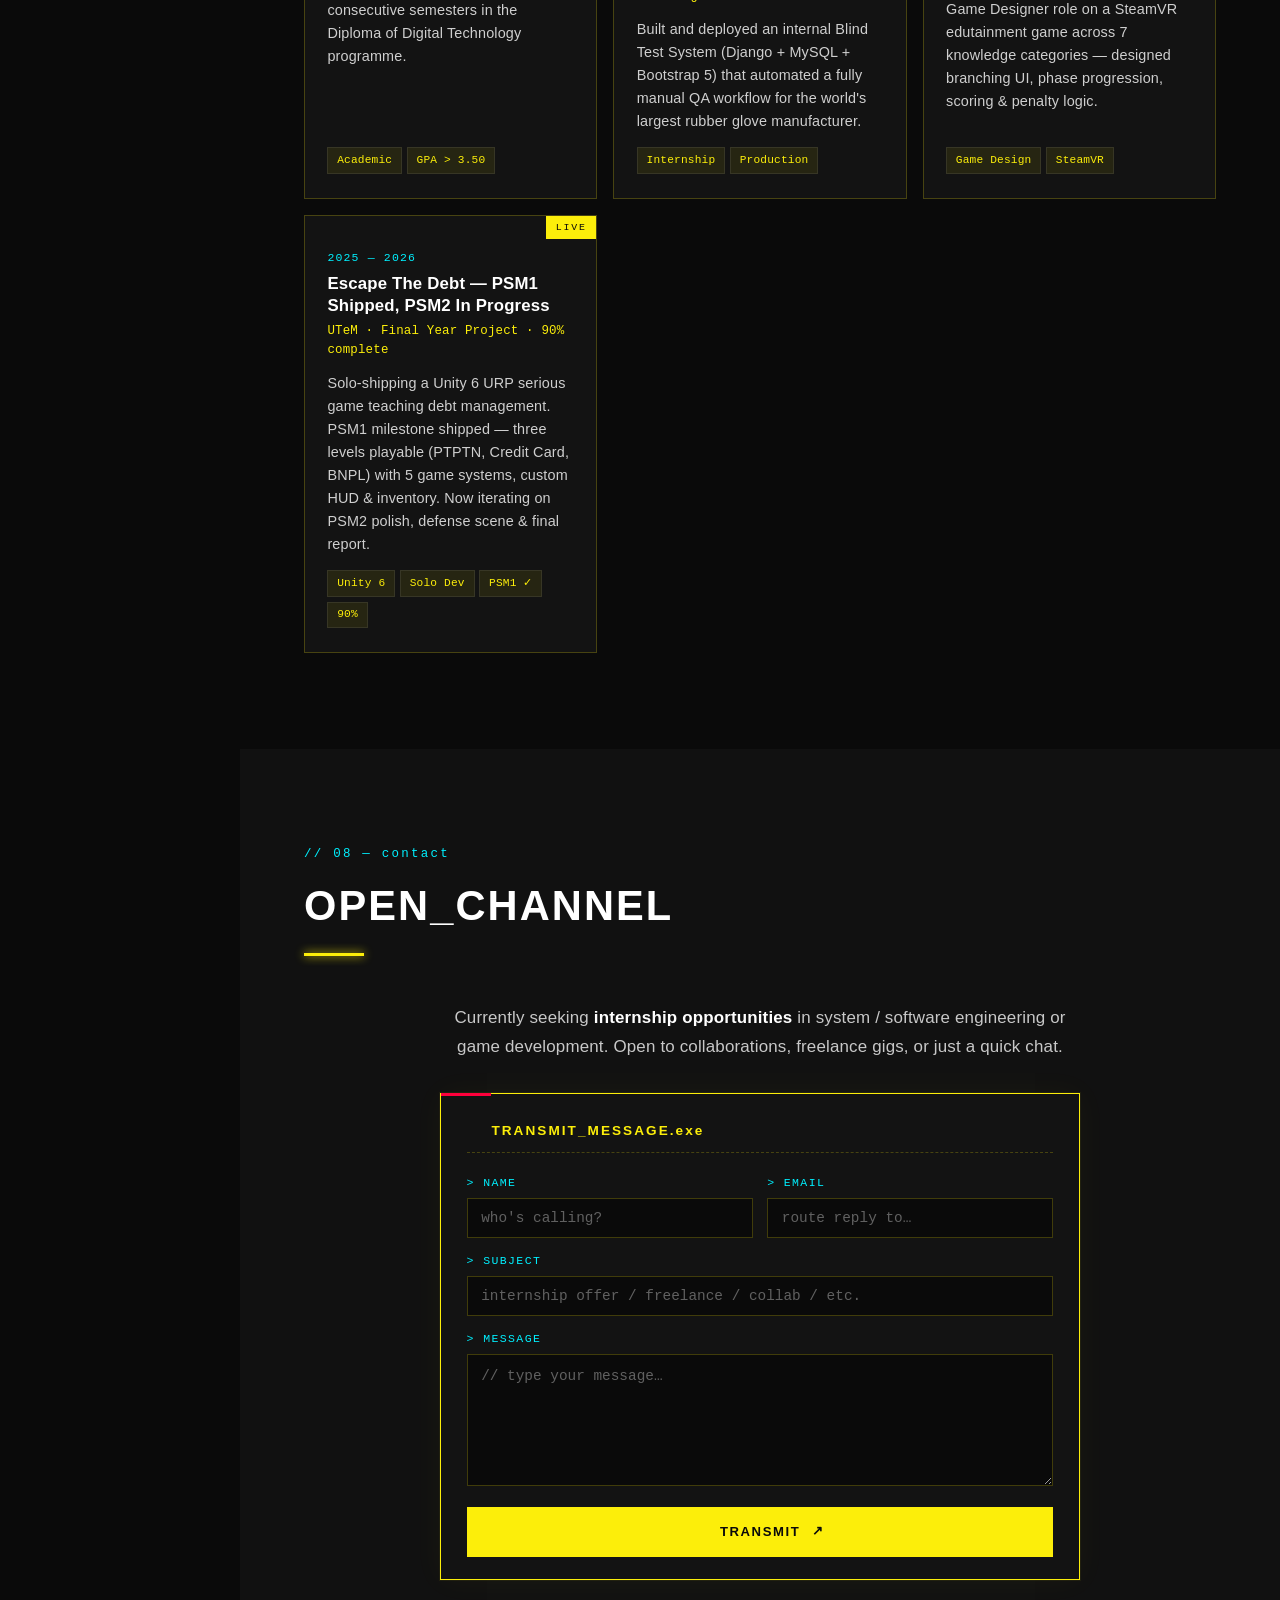
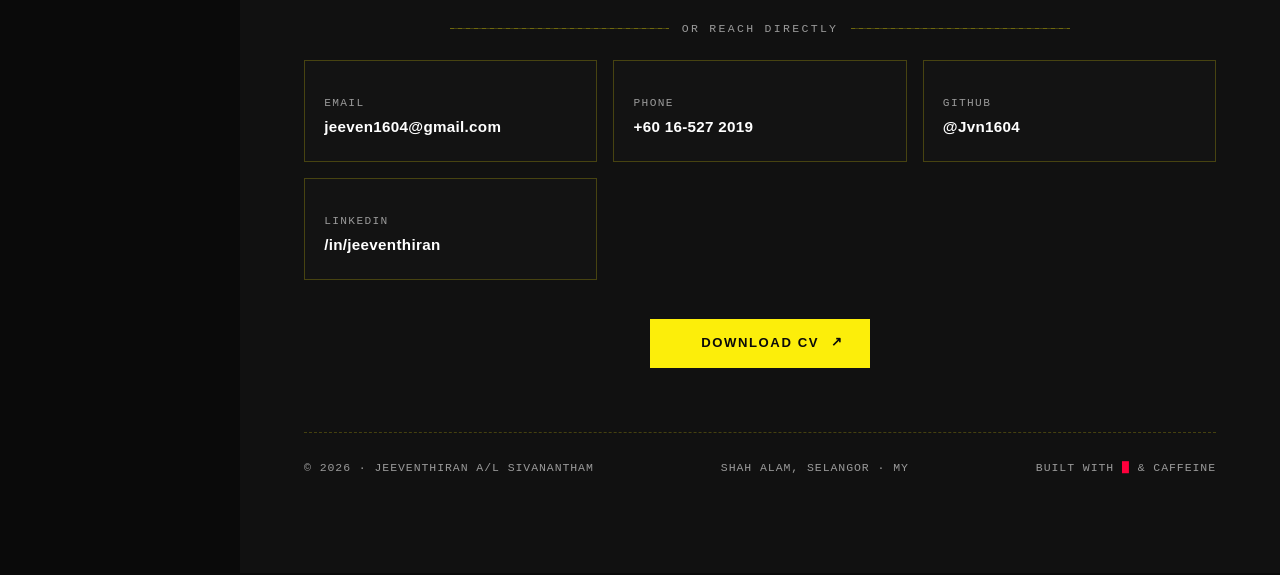
==== commit 1f2a286d: "Update index.html" ====
--- a/index.html
+++ b/index.html
@@ -409,7 +409,7 @@
           <div class="status-row">
             <span class="status-dot"></span>
             <span class="status-key">CURRENTLY_BUILDING</span>
-            <span class="status-val">Kayal Organizer Modal · <em>Escape The Debt</em> (FYP)</span>
+            <span class="status-val">PSM2 · <em>Escape The Debt</em> · <em>90% complete</em> (PSM1 shipped)</span>
           </div>
           <div class="status-row">
             <span class="status-dot"></span>
@@ -770,7 +770,7 @@
             </button>
           </div>
           <div class="featured-meta">
-            <div class="proj-badge">🎮 UNITY 6 URP · FIRST-PERSON · FYP</div>
+            <div class="proj-badge">🎮 UNITY 6 URP · FIRST-PERSON · FYP · PSM1 ✓ · PSM2 IN PROGRESS · 90%</div>
             <h3 class="proj-title">Escape The Debt</h3>
             <p class="proj-desc">
               A first-person serious-game prototype that teaches Malaysian undergrads (20–25 y/o) about debt management.
@@ -800,8 +800,21 @@
       <!-- Regular cards grid -->
       <div class="proj-grid">
 
+        <article class="project-card" data-cat="game web" data-detail="project/universal-death-counter" data-aos="fade-up">
+          <div class="proj-num">/02</div>
+          <div class="proj-badge">🎮 Open Source · PySide6 · MIT · SHIPPED v1.0</div>
+          <h3 class="proj-title">Universal Death Counter</h3>
+          <p class="proj-desc">Open-source desktop death counter for Soulslike games, speedruns and challenge runs. Global hotkeys, transparent OBS overlay, event-sourced SQLite persistence, dark/light themes. Cross-platform, 100% local.</p>
+          <div class="proj-tech">
+            <span class="tech-tag">Python 3.12</span>
+            <span class="tech-tag">PySide6 · Qt</span>
+            <span class="tech-tag">SQLite</span>
+            <span class="tech-tag">MIT</span>
+          </div>
+        </article>
+
         <article class="project-card" data-cat="web" data-detail="project/blind-test-system" data-aos="fade-up">
-          <div class="proj-num">/02</div>
+          <div class="proj-num">/03</div>
           <div class="proj-badge">🏭 QA Automation</div>
           <h3 class="proj-title">Blind Test System</h3>
           <p class="proj-desc">Automated a fully manual quality-assurance blind-testing process at Top Glove. Django + Bootstrap 5 + MySQL, deployed internally for the QA department.</p>
@@ -814,7 +827,7 @@
           </article>
 
         <article class="project-card" data-cat="hardware academic" data-detail="project/biometric-attendance" data-aos="fade-up">
-          <div class="proj-num">/03</div>
+          <div class="proj-num">/04</div>
           <div class="proj-badge">🔬 Hardware + Software · Diploma FYP</div>
           <h3 class="proj-title">Biometric Attendance &amp; Payroll System</h3>
           <p class="proj-desc">Automated employee attendance via fingerprint scanning. Built overtime + monthly payroll logic with an admin dashboard for filtering and exporting.</p>
@@ -826,7 +839,7 @@
         </article>
 
         <article class="project-card" data-cat="web" data-detail="project/svc-global-website" data-aos="fade-up">
-          <div class="proj-num">/04</div>
+          <div class="proj-num">/05</div>
           <div class="proj-badge">🌐 Full-Stack · Work Project</div>
           <h3 class="proj-title">SVC Global Company Website</h3>
           <p class="proj-desc">Designed and shipped a professional site for an Astro broadcast affiliate — from scratch, focused on brand presentation and clear service comms.</p>
@@ -838,7 +851,7 @@
         </article>
 
         <article class="project-card" data-cat="academic" data-detail="project/library-management-system" data-aos="fade-up">
-          <div class="proj-num">/05</div>
+          <div class="proj-num">/06</div>
           <div class="proj-badge">📚 System Design · UTeM Workshop I</div>
           <h3 class="proj-title">Library Management System</h3>
           <p class="proj-desc">Console-based Library Borrowing System in C/C++ — full CRUD, Admin + User modules, automated due-date tracking, overdue penalties and hardened input validation.</p>
@@ -849,7 +862,7 @@
         </article>
 
         <article class="project-card" data-cat="game academic" data-detail="project/wheel-of-consequences" data-aos="fade-up">
-          <div class="proj-num">/06</div>
+          <div class="proj-num">/07</div>
           <div class="proj-badge">🎮 VR · UTeM Workshop II</div>
           <h3 class="proj-title">Wheel of Consequences — VR Quiz Game</h3>
           <p class="proj-desc">Game Designer in a 4-person team. Designed phase-based progression, branching UI, scoring + penalty logic and full UI/UX flowboards across 7 categories.</p>
@@ -940,13 +953,14 @@
           <div class="ach-corner">LIVE</div>
           <div class="ach-icon"><i data-lucide="gamepad-2"></i></div>
           <div class="ach-year">2025 — 2026</div>
-          <h3 class="ach-title">Escape The Debt — FYP in Production</h3>
-          <div class="ach-issuer">UTeM · Final Year Project</div>
-          <p class="ach-desc">Solo-shipping a Unity 6 URP serious game teaching debt management to Malaysian undergrads. 3 levels (PTPTN, Credit Card, BNPL), 5 game systems, custom HUD &amp; inventory.</p>
+          <h3 class="ach-title">Escape The Debt — PSM1 Shipped, PSM2 In Progress</h3>
+          <div class="ach-issuer">UTeM · Final Year Project · 90% complete</div>
+          <p class="ach-desc">Solo-shipping a Unity 6 URP serious game teaching debt management. PSM1 milestone shipped — three levels playable (PTPTN, Credit Card, BNPL) with 5 game systems, custom HUD &amp; inventory. Now iterating on PSM2 polish, defense scene &amp; final report.</p>
           <div class="ach-tags">
             <span>Unity 6</span>
             <span>Solo Dev</span>
-            <span>FYP</span>
+            <span>PSM1 ✓</span>
+            <span>90%</span>
           </div>
         </article>
 
@@ -1232,10 +1246,10 @@
           <div class="stats-section-label" style="margin-top:1.4rem;">// QUEST</div>
           <div class="quest-card">
             <div class="quest-name">▸ ESCAPE THE DEBT</div>
-            <div class="quest-status">STATUS: <em>in production</em></div>
+            <div class="quest-status">STATUS: <em>PSM1 shipped · PSM2 in progress</em></div>
             <div class="quest-prog">
-              <div class="quest-prog-bar"><div style="width:68%"></div></div>
-              <span>68%</span>
+              <div class="quest-prog-bar"><div style="width:90%"></div></div>
+              <span>90%</span>
             </div>
             <div class="quest-reward">REWARD: <span>FYP completion · degree unlock</span></div>
           </div>
--- a/style.css
+++ b/style.css
@@ -1,5 +1,5 @@
 /* ═══════════════════════════════════════════════════════════════
-   JVN_04 · CYBERPUNK PORTFOLIO · style.css
+   Jeeven · CYBERPUNK PORTFOLIO · style.css
    ═══════════════════════════════════════════════════════════════ */
 
 /* ── RESET ─────────────────────────────────────────────────── */
@@ -3674,3 +3674,251 @@
   .dv-hero-section, .dv-main, .dv-sections { padding-left: 1rem; padding-right: 1rem; }
   .dv-info { padding-left: 0; border-left: none; }
 }
+
+/* ╔═══════════════════════════════════════════════════════════╗
+   ║  AI / LLM STACK CARD                                      ║
+   ╚═══════════════════════════════════════════════════════════╝ */
+.stack-card-ai {
+  border-color: var(--cp-yellow);
+  background: linear-gradient(135deg, rgba(252, 238, 10, 0.06), transparent 70%), var(--panel);
+  position: relative;
+  box-shadow: 0 0 0 1px rgba(252, 238, 10, 0.08), 0 0 30px rgba(252, 238, 10, 0.04);
+}
+.stack-card-ai::before {
+  content: 'AI/ML';
+  position: absolute;
+  top: -1px; right: 0;
+  font: 700 0.62rem var(--mono);
+  letter-spacing: 0.18em;
+  padding: 0.2rem 0.55rem;
+  background: var(--cp-yellow);
+  color: #0A0A0A;
+}
+.stack-card-ai .stack-title { color: var(--cp-yellow); }
+.stack-hint {
+  font: 0.72rem var(--mono);
+  color: var(--muted);
+  margin-top: 0.6rem;
+  padding-top: 0.6rem;
+  border-top: 1px dashed var(--hairline);
+  letter-spacing: 0.02em;
+}
+.stack-pills span em {
+  color: var(--muted);
+  font-style: normal;
+  font-size: 0.65rem;
+  margin-left: 0.2rem;
+}
+[data-theme="light"] .stack-card-ai .stack-title { color: #6B5A00; }
+
+/* ╔═══════════════════════════════════════════════════════════╗
+   ║  MOBILE / PHONE OPTIMIZATIONS                             ║
+   ║  Focus: touch targets, readability, performance, comfort  ║
+   ╚═══════════════════════════════════════════════════════════╝ */
+
+/* tap highlight — kill the default blue flash on all interactive elements */
+a, button, input, textarea, select, [role="button"], [data-detail] {
+  -webkit-tap-highlight-color: rgba(252, 238, 10, 0.15);
+}
+
+/* anything that touches with a finger gets a comfortable hit area */
+@media (hover: none) and (pointer: coarse) {
+  /* min 44px touch target for nav links */
+  .nav-link { padding-top: 0.95rem; padding-bottom: 0.95rem; }
+
+  /* close buttons, prev/next, modal X — make them easier to hit */
+  .modal-close, .terminal-close, .dv-prev, .dv-next,
+  .stats-close, .hamburger { min-width: 44px; min-height: 44px; }
+
+  /* social icons need bigger hit areas */
+  .sidebar-socials a { width: 40px; height: 40px; }
+
+  /* form inputs — phone keyboards expect ~16px to avoid zoom */
+  .form-row input, .form-row textarea, .terminal-input { font-size: 16px !important; }
+}
+
+/* ═══ PHONE / NARROW (<=600px) ═══ */
+@media (max-width: 600px) {
+  /* turn off expensive effects on phones */
+  .hero-scanlines, .hero-stripes, .photo-scan, .featured-scan,
+  .terminal-screen::before { display: none; }
+  .photo-frame .photo-corner { display: none; }
+  .hero-meta-hire { animation: none; }
+  body { background-attachment: scroll; }
+
+  /* reduce blur radius — backdrop-filter blur is expensive on mobile GPUs */
+  .topbar, .dv-header, .dv-footer, .modal, .terminal-overlay,
+  .time-hud, .hero-stream { backdrop-filter: blur(4px) !important; -webkit-backdrop-filter: blur(4px) !important; }
+
+  /* tighter sectional padding */
+  .section, .section-alt { padding: 3rem 1.1rem !important; }
+  .hero { padding: 5rem 1.1rem 3.5rem !important; }
+  .dv-hero-section, .dv-main, .dv-sections { padding-left: 1rem; padding-right: 1rem; }
+
+  /* hero name caps at a comfortable mobile size */
+  .hero-name { font-size: clamp(2rem, 11vw, 2.8rem) !important; }
+  .hero-surname { font-size: clamp(1.2rem, 6vw, 1.6rem) !important; letter-spacing: 0.12em; }
+  .hero-bio { font-size: 0.96rem; }
+
+  /* hire banner stacks nicely */
+  .hero-meta-hire {
+    font-size: 0.7rem;
+    flex-direction: row;
+    flex-wrap: wrap;
+    gap: 0.35rem;
+    padding: 0.5rem 0.7rem;
+  }
+  .hero-meta-hire .meta-window { font-size: 0.66rem; }
+  .hero-meta-hire .meta-link { padding: 0.18rem 0.5rem; font-size: 0.68rem; }
+
+  /* photo card slimmer + drop the photo-label rows that are HUD-style */
+  .photo-frame { max-width: 280px !important; margin: 0 auto; padding: 0.6rem; }
+  .photo-hud-bl, .photo-hud-br { font-size: 0.55rem; padding: 0.15rem 0.3rem; }
+  .photo-hud-tl, .photo-hud-tr { font-size: 0.58rem; padding: 0.15rem 0.35rem; }
+  .photo-label { font-size: 0.62rem; gap: 0.18rem; }
+
+  /* CTA buttons — full width and chunkier */
+  .hero-cta { flex-direction: column; gap: 0.55rem; }
+  .hero-cta .btn { width: 100%; padding: 1rem 1.2rem; font-size: 0.85rem; }
+
+  /* stats row breathes */
+  .hero-stats { gap: 1.6rem; padding-top: 1rem; }
+  .hstat-num { font-size: 1.4rem; }
+  .hstat-lbl { font-size: 0.64rem; }
+
+  /* section heads */
+  .sec-title { font-size: 1.6rem !important; }
+  .sec-label { font-size: 0.72rem; }
+
+  /* status board — values get their own line, more padding */
+  .status-section { padding: 0 1rem 2.5rem !important; margin-top: -2rem; }
+  .status-board { font-size: 0.85rem; }
+  .status-row { padding: 0.45rem 0; gap: 0.4rem 0.6rem; }
+  .status-stats-btn { font-size: 0.58rem; }
+
+  /* about: stats grid stays single col */
+  .about-grid { gap: 1.5rem; }
+  .about-stats { gap: 0.7rem; }
+  .stat-card { padding: 1rem; }
+
+  /* languages stack vertically */
+  .lang-rows { gap: 0.5rem; }
+  .lang-row { padding: 0.45rem 0.6rem; }
+  .lang-name { font-size: 0.85rem; }
+  .lang-level { font-size: 0.62rem; }
+
+  /* skills bars + stack — tighter and stacked */
+  .skills-cols { gap: 1.8rem; }
+  .skills-sub { font-size: 0.72rem; }
+  .skill-name { font-size: 0.78rem; }
+  .stack-card { padding: 0.95rem 1rem; }
+  .stack-title { font-size: 0.72rem; }
+  .stack-pills span { font-size: 0.68rem; padding: 0.22rem 0.5rem; }
+
+  /* timeline — left padding tighter */
+  .timeline { padding-left: 1.6rem; }
+  .timeline::before { left: 5px; }
+  .tl-dot { left: -1.6rem; }
+  .tl-card { padding: 1rem 1.1rem; }
+  .tl-role { font-size: 1rem; }
+  .tl-bullets li { font-size: 0.88rem; }
+
+  /* projects — featured stacks cleanly */
+  .featured-flag { font-size: 0.62rem; padding: 0.22rem 0.6rem; }
+  .featured-art { padding: 1rem; min-height: 180px; }
+  .featured-meta { padding: 1.1rem 1rem; }
+  .proj-title { font-size: 1.1rem; }
+  .proj-desc { font-size: 0.9rem; }
+
+  /* education + achievements + contact */
+  .edu-card, .ach-card { padding: 1.1rem 1.1rem 1.3rem; }
+  .ach-title { font-size: 0.95rem; }
+  .contact-form { padding: 1.1rem 1rem; }
+  .form-row { margin-bottom: 0.75rem; }
+  .form-row input, .form-row textarea { padding: 0.65rem 0.75rem; }
+  .contact-card { padding: 1.1rem 1rem; }
+  .cc-value { font-size: 0.88rem; }
+
+  /* footer */
+  .footer-row { font-size: 0.66rem; line-height: 1.5; }
+
+  /* detail view — kinder header on small screens */
+  .dv-header { padding: 0.65rem 0.9rem; gap: 0.5rem; }
+  .dv-back { padding: 0.5rem 0.7rem; font-size: 0.72rem; }
+  .dv-back span { display: none; } /* icon-only on phones to save space */
+  .dv-back i { width: 16px; height: 16px; }
+  .dv-prev, .dv-next { width: 40px; height: 40px; }
+  .dv-breadcrumb { font-size: 0.7rem; gap: 0.2rem; }
+  .dv-title { font-size: 1.5rem; }
+  .dv-subtitle { font-size: 0.82rem; }
+  .dv-section h3 { font-size: 1rem; }
+  .dv-section p, .dv-section ul li { font-size: 0.92rem; }
+  .dv-meta-row { grid-template-columns: 90px 1fr; font-size: 0.74rem; }
+  .dv-footer { padding: 0.7rem 0.9rem; flex-direction: column; align-items: stretch; }
+  .dv-footer-l, .dv-footer-r { width: 100%; justify-content: stretch; }
+  .dv-footer-btn { flex: 1; justify-content: center; }
+  .dv-pn { flex: 1; }
+  .dv-pn .dv-pn-title { display: none; } /* save space */
+  .dv-action { padding: 0.85rem 1rem; }
+
+  /* character sheet stats */
+  .stats-callsign { font-size: 1.35rem; }
+  .stats-realname { font-size: 0.78rem; }
+  .stats-title { font-size: 0.7rem; }
+  .stats-id-cell { min-width: 48px; padding: 0.3rem 0.5rem; }
+  .stats-id-cell strong { font-size: 0.95rem; }
+  .attr-name { font-size: 0.85rem; }
+  .attr-val { font-size: 1.1rem; }
+  .attr-desc { font-size: 0.72rem; }
+  .attr-perks span { font-size: 0.66rem; }
+
+  /* terminal */
+  .terminal-window { max-height: 92vh; }
+  .terminal-screen { padding: 0.7rem 0.8rem; font-size: 0.76rem; }
+  .term-ascii { font-size: 0.55rem; }
+  .terminal-input-line { padding: 0.55rem 0.8rem; }
+
+  /* modals fit screen */
+  .modal { padding: 0.8rem; }
+  .modal-card, .stats-card { max-height: 92vh; }
+  .modal-card-wide { max-height: 92vh; }
+  .cv-preview-frame { min-height: 180px; }
+  .modal-actions { flex-direction: column; gap: 0.4rem; }
+  .btn-modal { padding: 0.85rem 1rem; }
+
+  /* sidebar drawer animation feels slower on phones — lighten it */
+  .sidebar { width: 84vw; max-width: 320px; transition: transform 0.25s var(--ease); }
+
+  /* time HUD — hidden anyway, but the topbar should give clean info */
+  .topbar { padding: 0 1rem; height: 52px; }
+  .main { padding-top: 52px; }
+  .topbar-logo { font-size: 1rem; }
+
+  /* hamburger gets a chunkier hit area + visible border */
+  .hamburger { width: 40px; height: 40px; padding: 0 9px; }
+}
+
+/* ═══ VERY NARROW (<=380px) safety net ═══ */
+@media (max-width: 380px) {
+  .section, .section-alt { padding-left: 0.85rem !important; padding-right: 0.85rem !important; }
+  .hero { padding-left: 0.85rem !important; padding-right: 0.85rem !important; }
+  .hero-name { font-size: 2rem !important; }
+  .hero-surname { font-size: 1.05rem !important; }
+  .tag { font-size: 0.66rem; padding: 0.22rem 0.5rem; }
+  .featured-title-art { font-size: 1.6rem; }
+  .photo-frame { max-width: 240px !important; }
+  .stats-id-r { grid-template-columns: repeat(2, 1fr); gap: 0.3rem; }
+}
+
+/* ═══ FOCUS-VISIBLE for keyboard users (a11y) ═══ */
+:focus-visible {
+  outline: 2px solid var(--cp-yellow);
+  outline-offset: 2px;
+}
+button:focus-visible, a:focus-visible, [data-detail]:focus-visible {
+  outline-offset: 3px;
+}
+
+/* prevent horizontal scrollbar on phones from any rogue overflow */
+html, body { max-width: 100%; }
+img, svg, iframe, video { max-width: 100%; height: auto; }
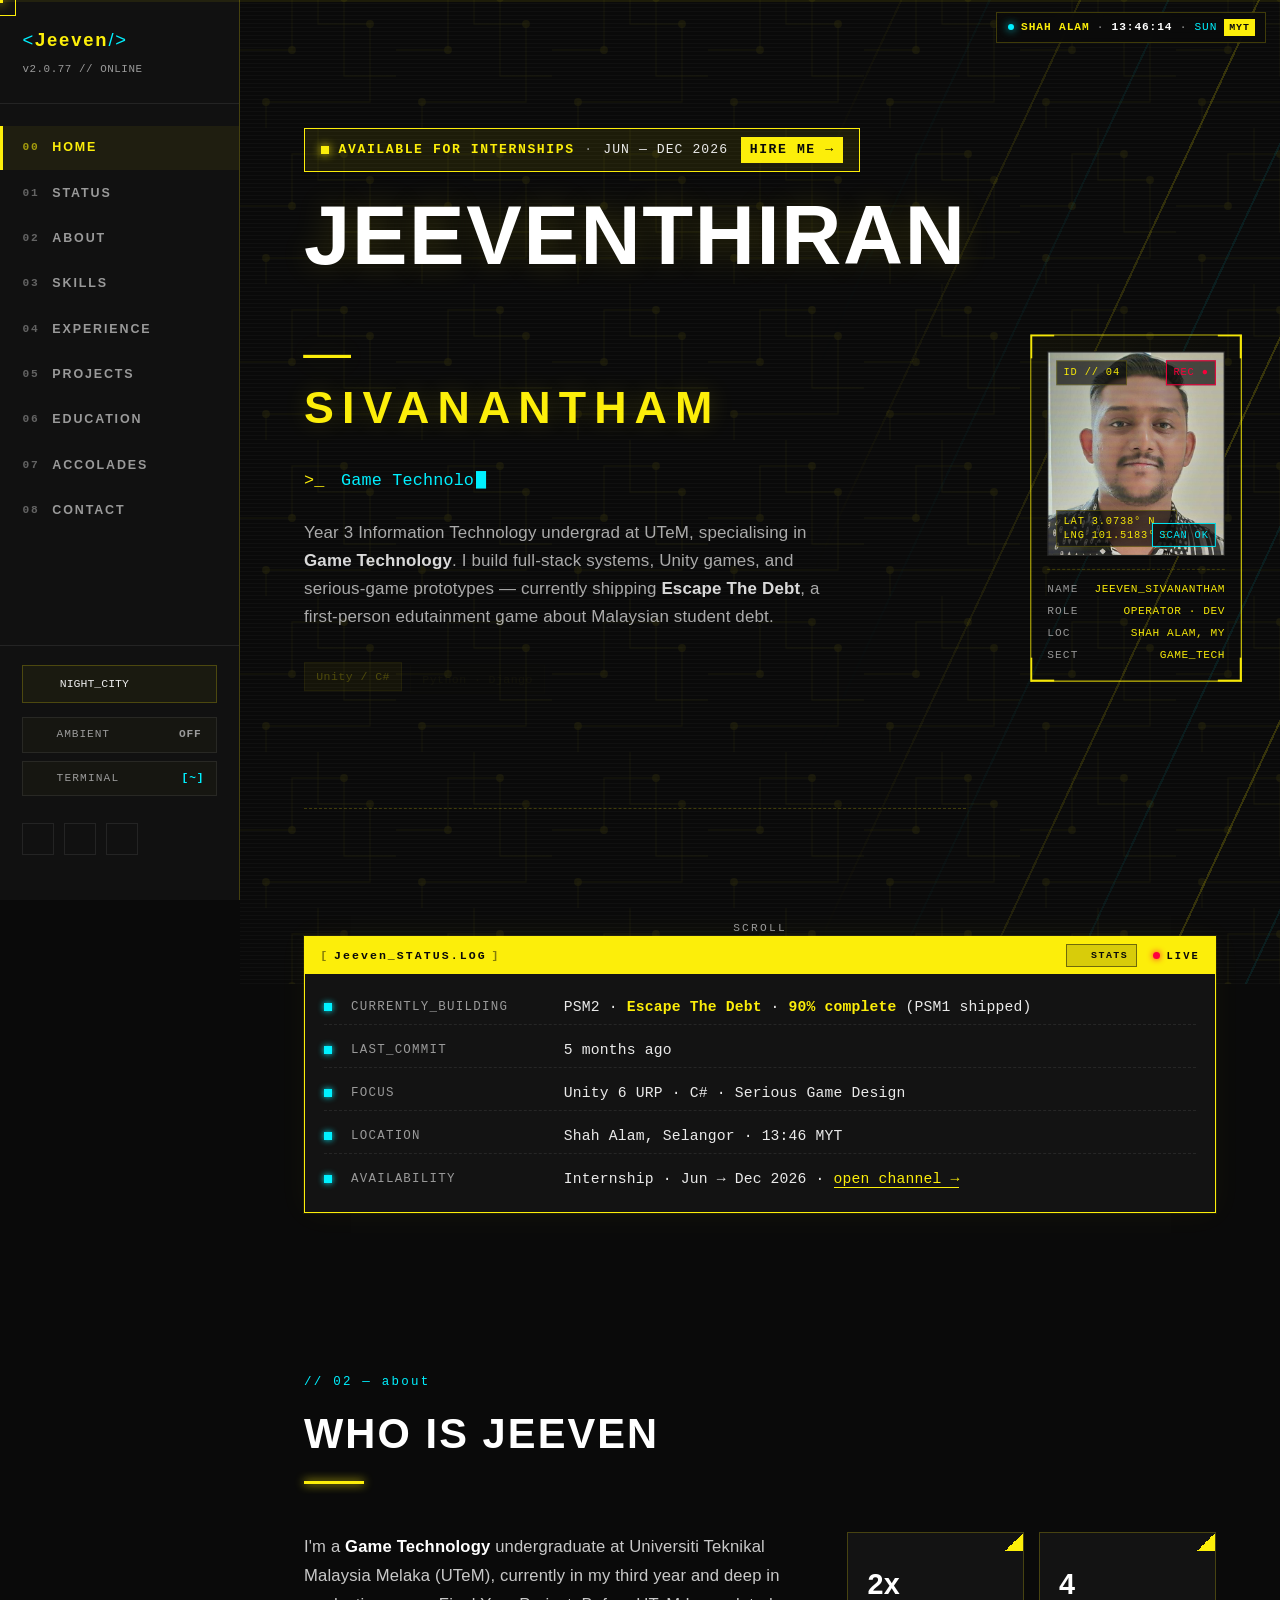
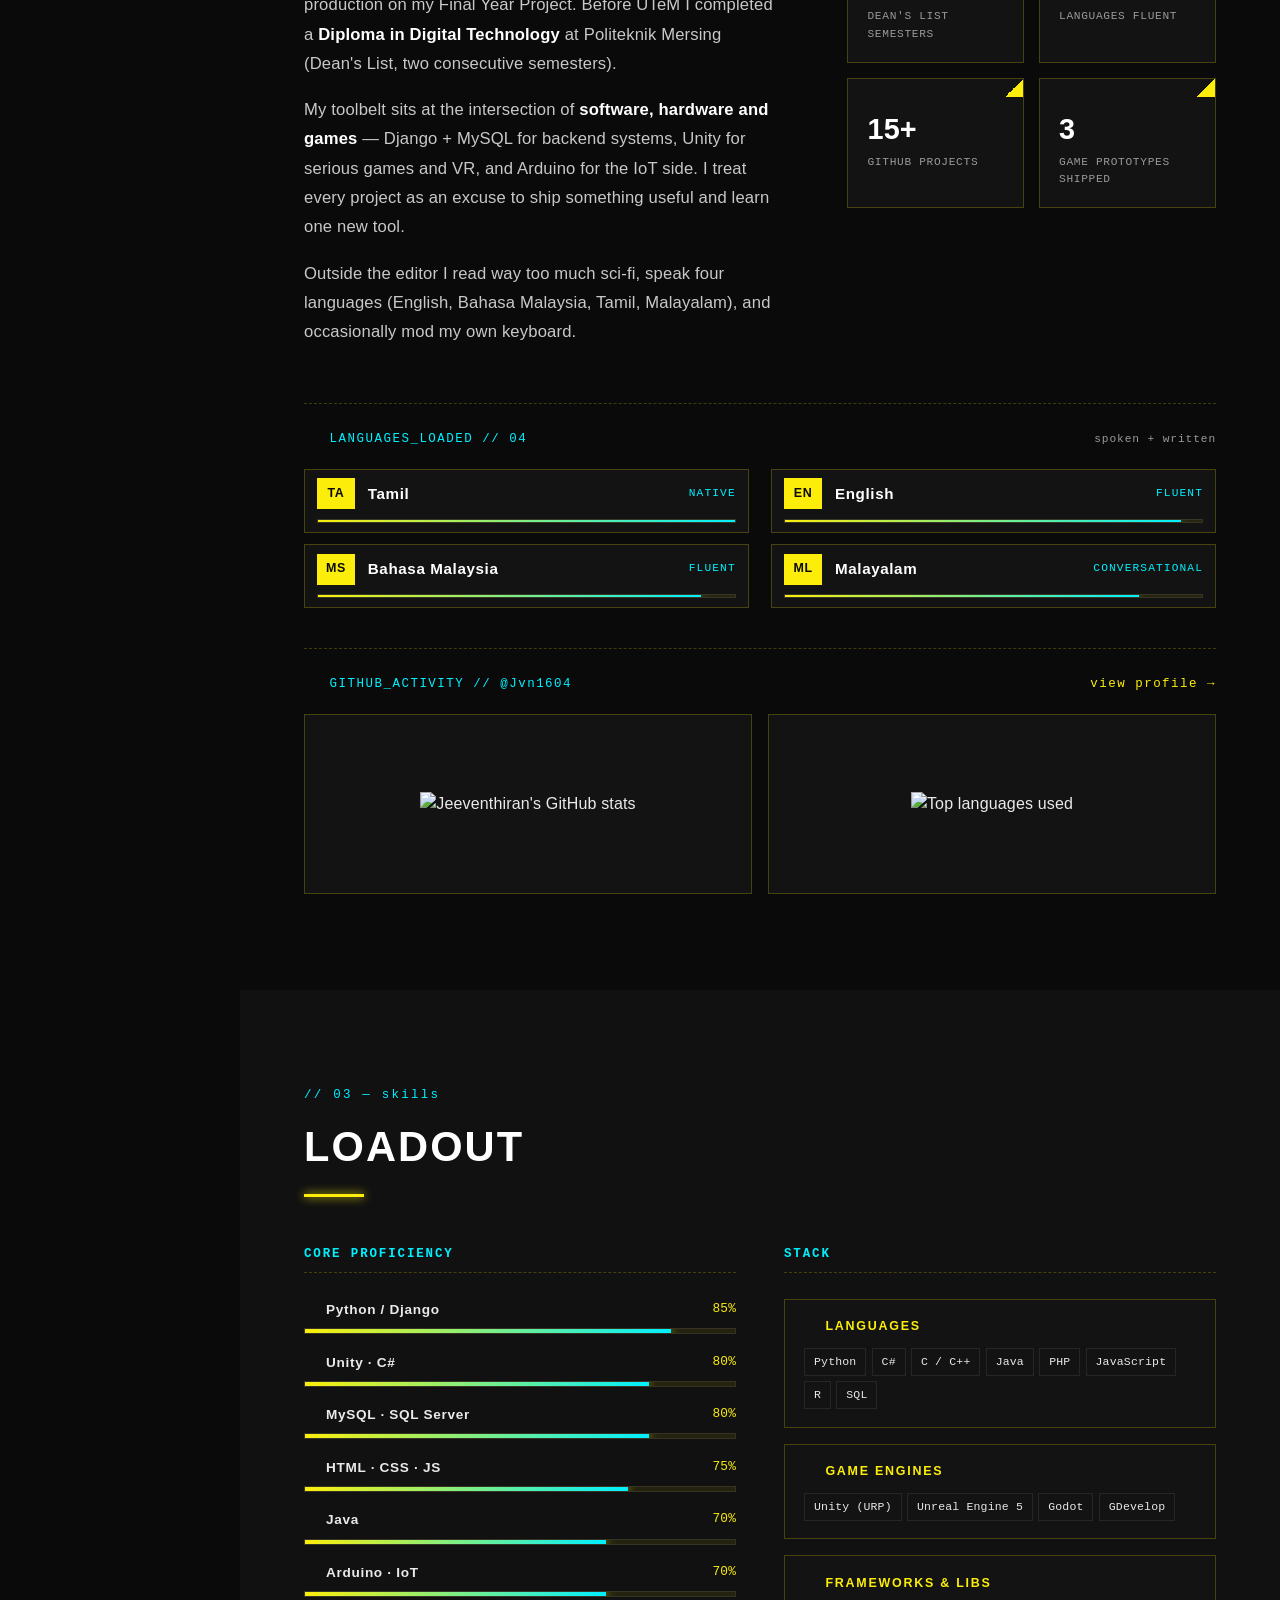
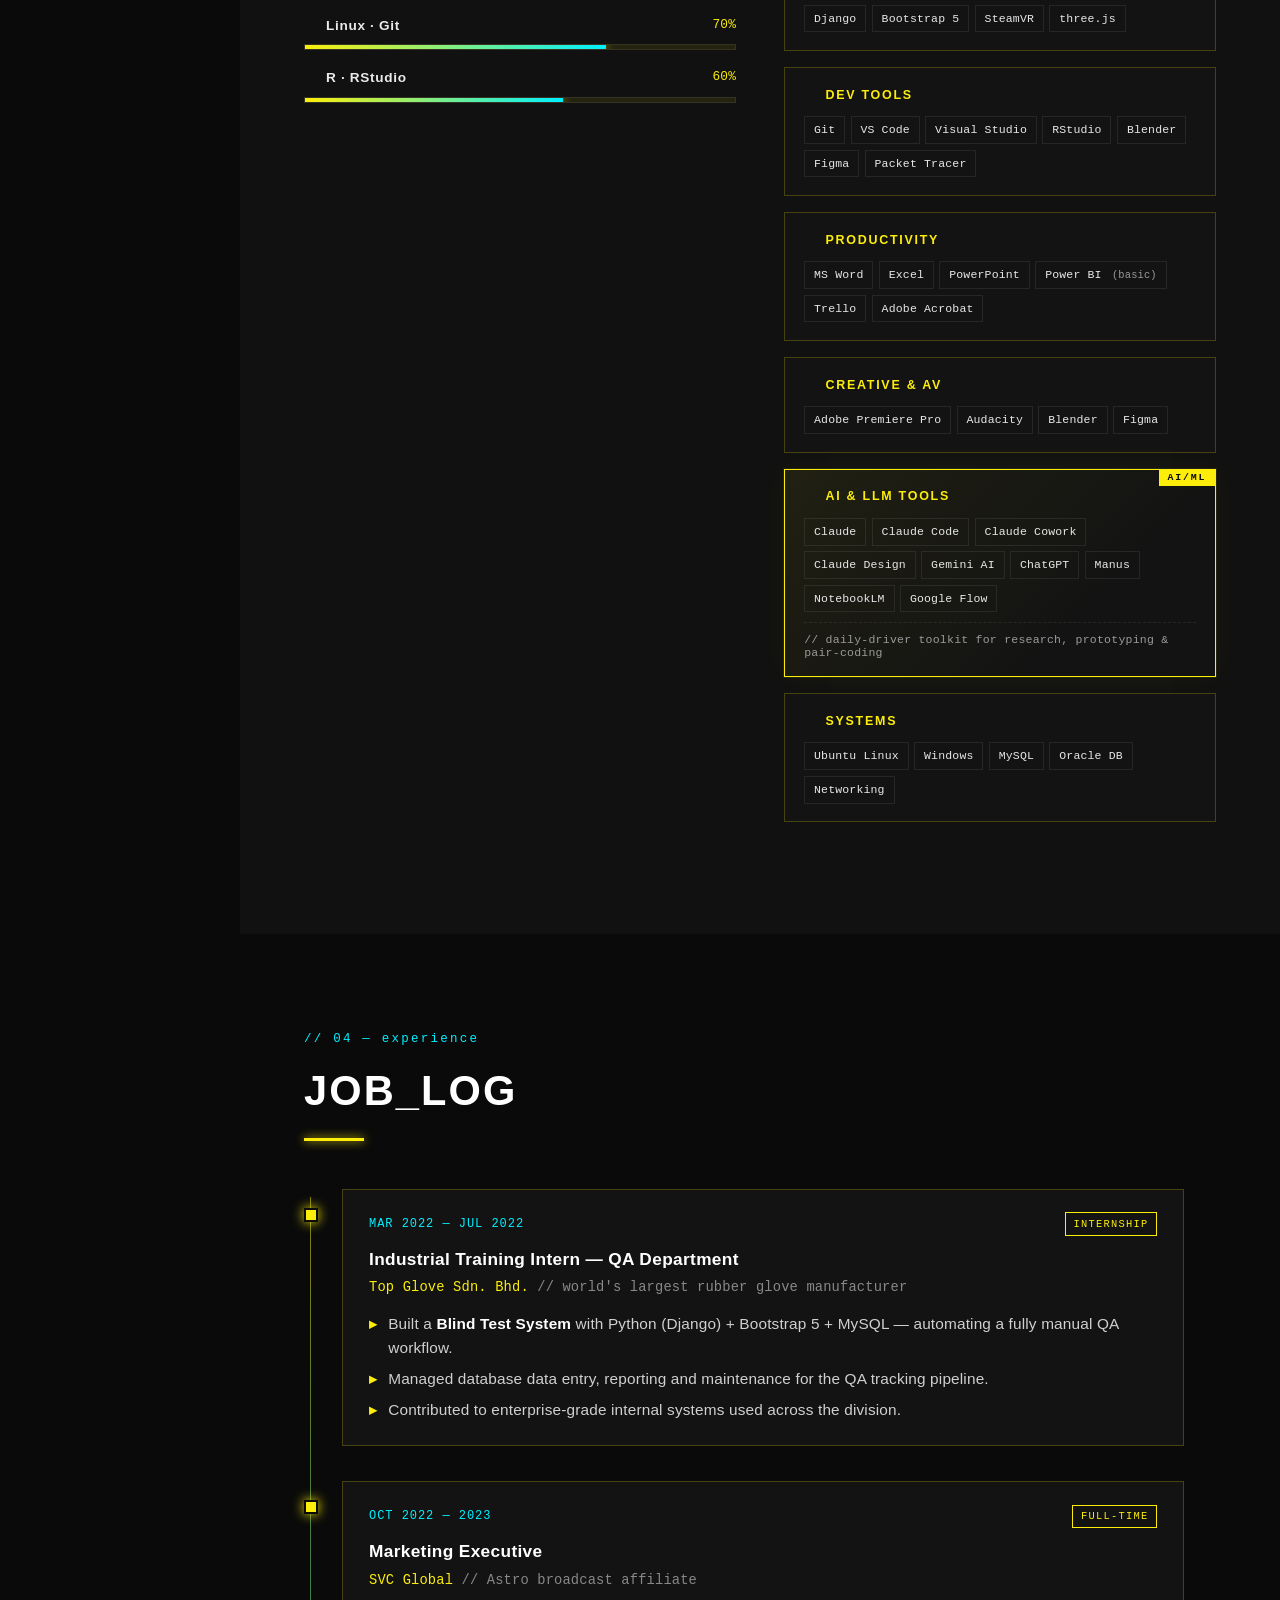
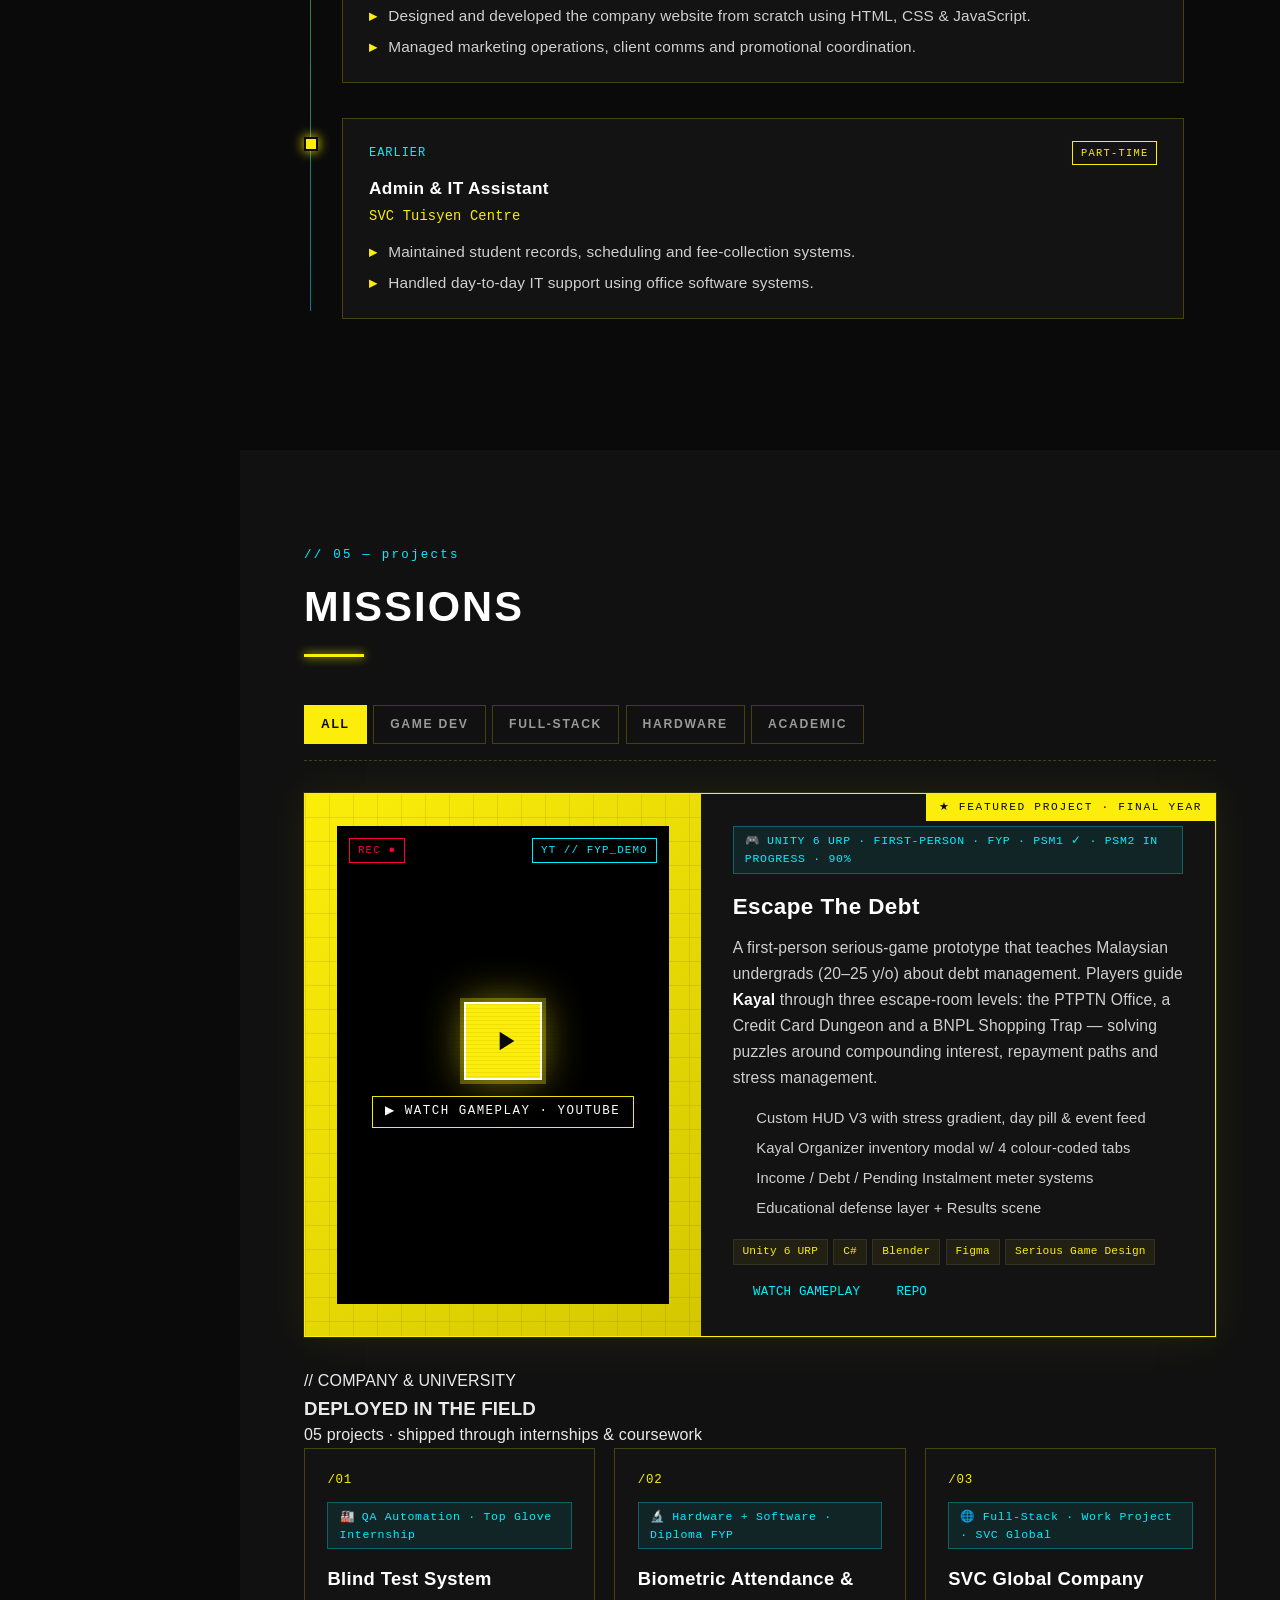
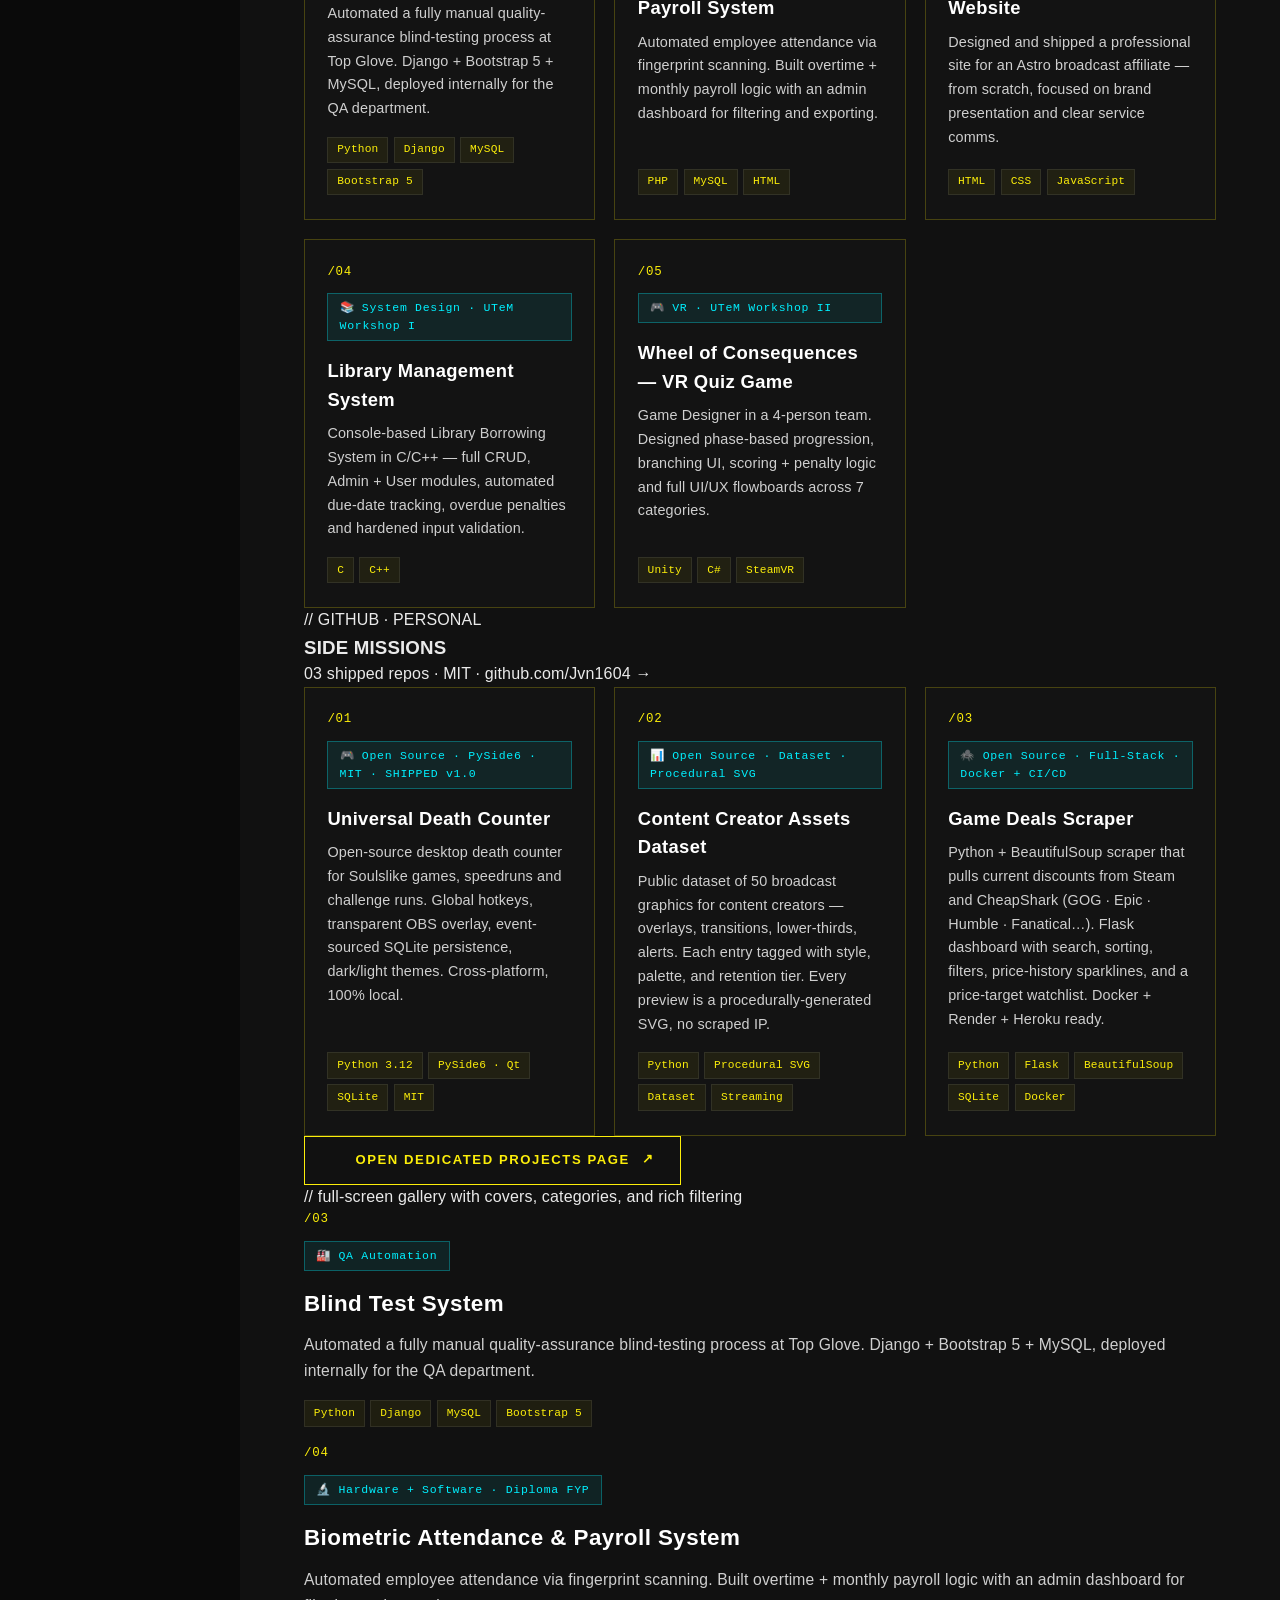
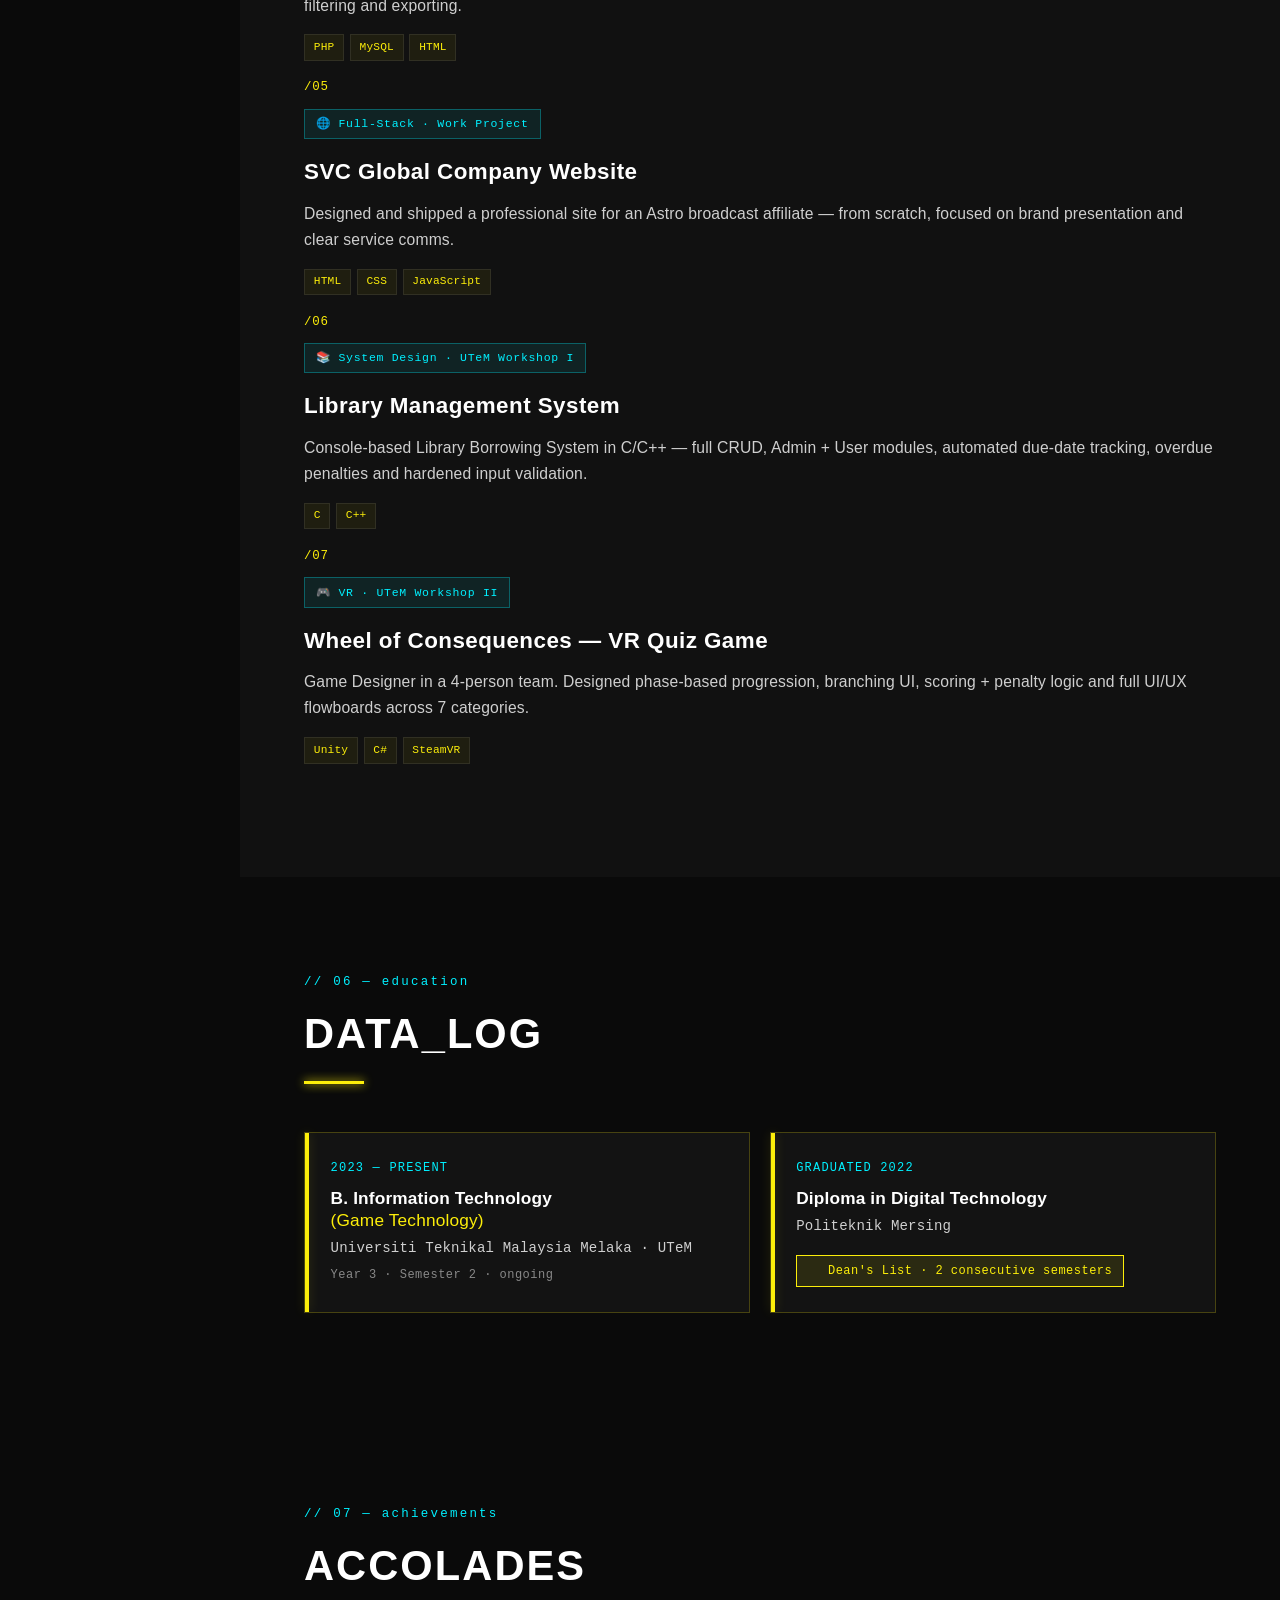
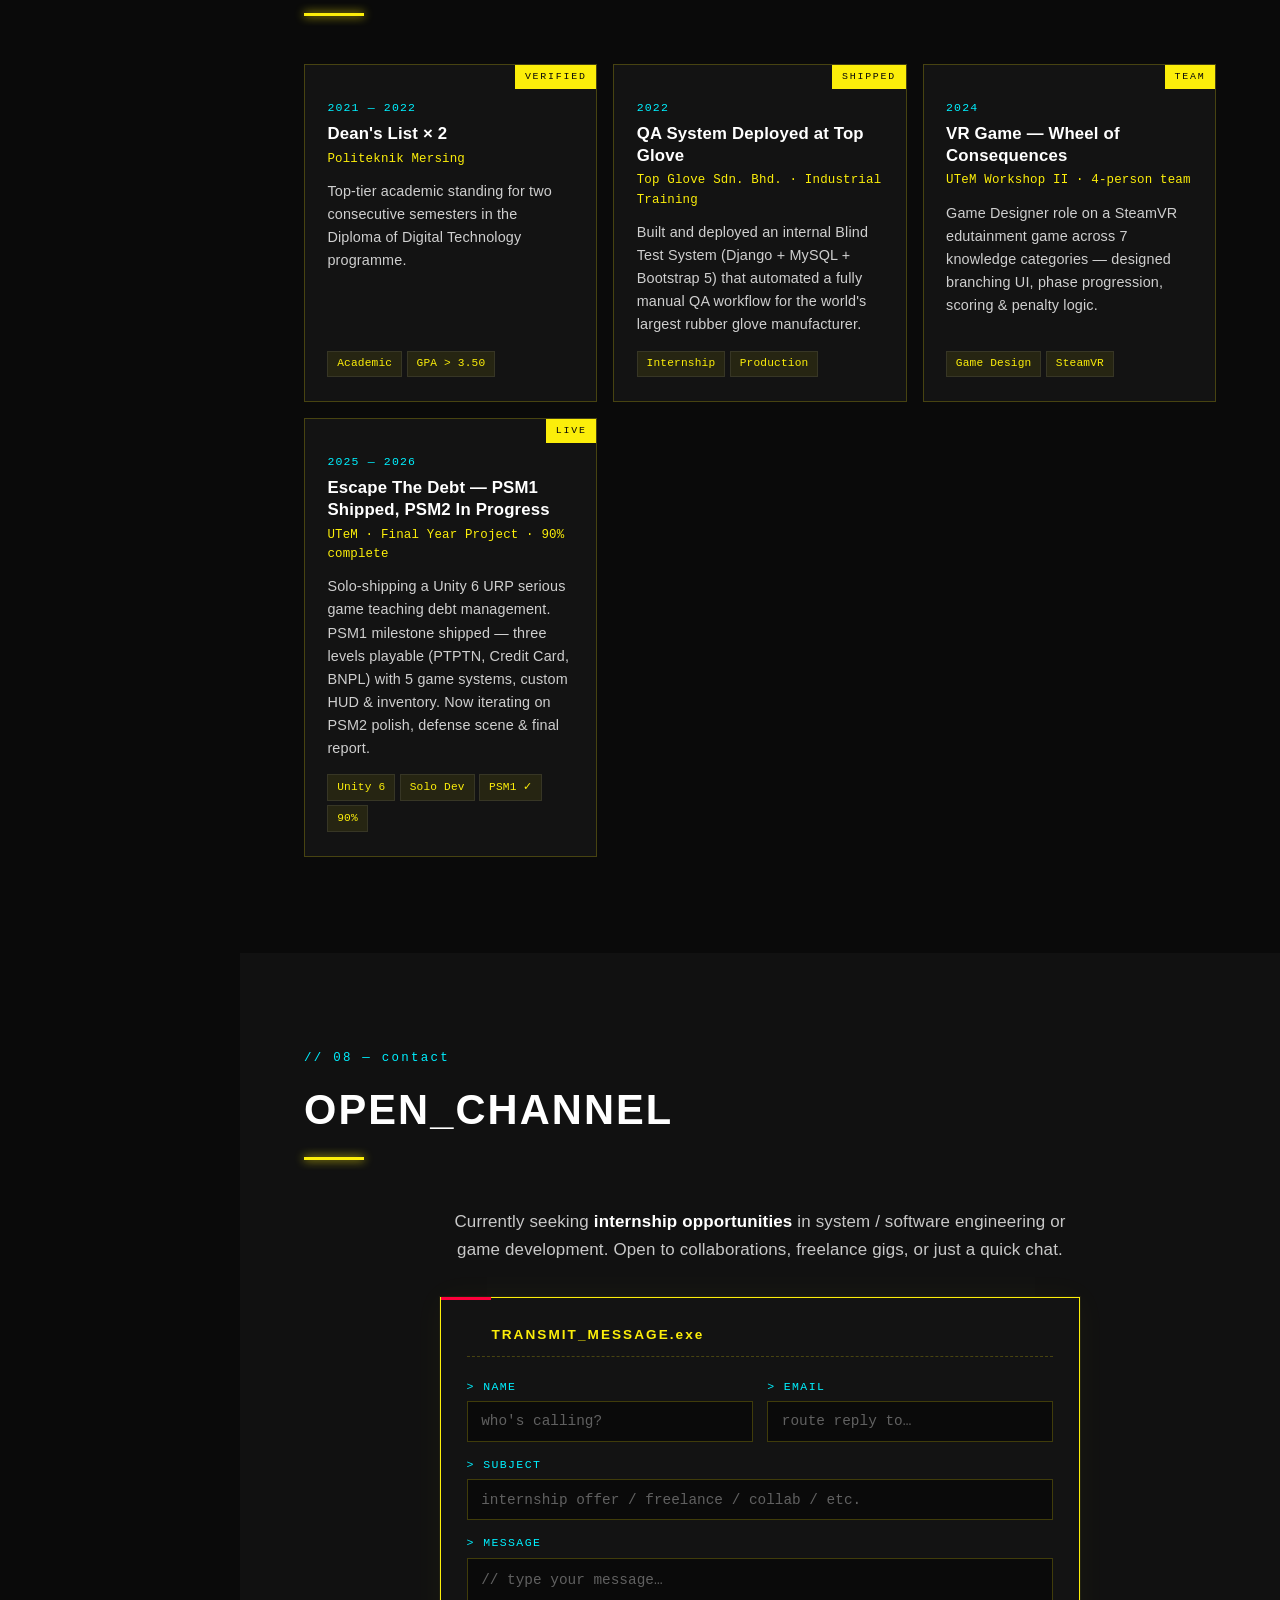
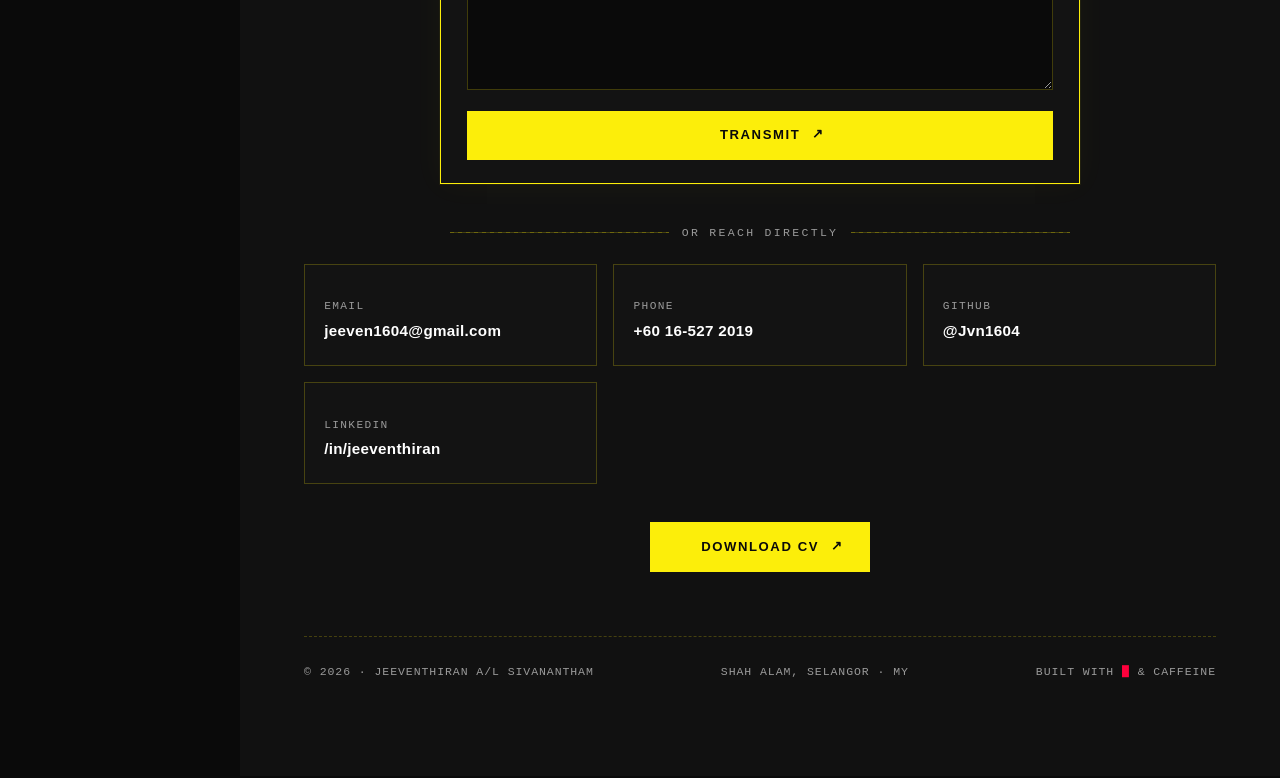
==== commit d32e009b: "Update index.html" ====
--- a/index.html
+++ b/index.html
@@ -797,11 +797,92 @@
         </div>
       </article>
 
-      <!-- Regular cards grid -->
+      <!-- ═══ CATEGORY 1 — Company / University Projects ═══ -->
+      <div class="proj-category" data-aos="fade-up">
+        <div class="proj-cat-head">
+          <div class="proj-cat-label">// COMPANY &amp; UNIVERSITY</div>
+          <h3 class="proj-cat-title">DEPLOYED IN THE FIELD</h3>
+          <div class="proj-cat-count">05 projects · shipped through internships &amp; coursework</div>
+        </div>
+      </div>
+
       <div class="proj-grid">
 
-        <article class="project-card" data-cat="game web" data-detail="project/universal-death-counter" data-aos="fade-up">
+        <article class="project-card" data-cat="web" data-detail="project/blind-test-system" data-aos="fade-up">
+          <div class="proj-num">/01</div>
+          <div class="proj-badge">🏭 QA Automation · Top Glove Internship</div>
+          <h3 class="proj-title">Blind Test System</h3>
+          <p class="proj-desc">Automated a fully manual quality-assurance blind-testing process at Top Glove. Django + Bootstrap 5 + MySQL, deployed internally for the QA department.</p>
+          <div class="proj-tech">
+            <span class="tech-tag">Python</span>
+            <span class="tech-tag">Django</span>
+            <span class="tech-tag">MySQL</span>
+            <span class="tech-tag">Bootstrap&nbsp;5</span>
+          </div>
+        </article>
+
+        <article class="project-card" data-cat="hardware academic" data-detail="project/biometric-attendance" data-aos="fade-up">
           <div class="proj-num">/02</div>
+          <div class="proj-badge">🔬 Hardware + Software · Diploma FYP</div>
+          <h3 class="proj-title">Biometric Attendance &amp; Payroll System</h3>
+          <p class="proj-desc">Automated employee attendance via fingerprint scanning. Built overtime + monthly payroll logic with an admin dashboard for filtering and exporting.</p>
+          <div class="proj-tech">
+            <span class="tech-tag">PHP</span>
+            <span class="tech-tag">MySQL</span>
+            <span class="tech-tag">HTML</span>
+          </div>
+        </article>
+
+        <article class="project-card" data-cat="web" data-detail="project/svc-global-website" data-aos="fade-up">
+          <div class="proj-num">/03</div>
+          <div class="proj-badge">🌐 Full-Stack · Work Project · SVC Global</div>
+          <h3 class="proj-title">SVC Global Company Website</h3>
+          <p class="proj-desc">Designed and shipped a professional site for an Astro broadcast affiliate — from scratch, focused on brand presentation and clear service comms.</p>
+          <div class="proj-tech">
+            <span class="tech-tag">HTML</span>
+            <span class="tech-tag">CSS</span>
+            <span class="tech-tag">JavaScript</span>
+          </div>
+        </article>
+
+        <article class="project-card" data-cat="academic" data-detail="project/library-management-system" data-aos="fade-up">
+          <div class="proj-num">/04</div>
+          <div class="proj-badge">📚 System Design · UTeM Workshop I</div>
+          <h3 class="proj-title">Library Management System</h3>
+          <p class="proj-desc">Console-based Library Borrowing System in C/C++ — full CRUD, Admin + User modules, automated due-date tracking, overdue penalties and hardened input validation.</p>
+          <div class="proj-tech">
+            <span class="tech-tag">C</span>
+            <span class="tech-tag">C++</span>
+          </div>
+        </article>
+
+        <article class="project-card" data-cat="game academic" data-detail="project/wheel-of-consequences" data-aos="fade-up">
+          <div class="proj-num">/05</div>
+          <div class="proj-badge">🎮 VR · UTeM Workshop II</div>
+          <h3 class="proj-title">Wheel of Consequences — VR Quiz Game</h3>
+          <p class="proj-desc">Game Designer in a 4-person team. Designed phase-based progression, branching UI, scoring + penalty logic and full UI/UX flowboards across 7 categories.</p>
+          <div class="proj-tech">
+            <span class="tech-tag">Unity</span>
+            <span class="tech-tag">C#</span>
+            <span class="tech-tag">SteamVR</span>
+          </div>
+        </article>
+
+      </div>
+
+      <!-- ═══ CATEGORY 2 — Personal / GitHub Projects ═══ -->
+      <div class="proj-category proj-category-personal" data-aos="fade-up">
+        <div class="proj-cat-head">
+          <div class="proj-cat-label">// GITHUB · PERSONAL</div>
+          <h3 class="proj-cat-title">SIDE MISSIONS</h3>
+          <div class="proj-cat-count">03 shipped repos · MIT · <a href="https://github.com/Jvn1604" target="_blank" rel="noopener">github.com/Jvn1604 →</a></div>
+        </div>
+      </div>
+
+      <div class="proj-grid">
+
+        <article class="project-card project-card-github" data-cat="game web" data-detail="project/universal-death-counter" data-aos="fade-up">
+          <div class="proj-num">/01</div>
           <div class="proj-badge">🎮 Open Source · PySide6 · MIT · SHIPPED v1.0</div>
           <h3 class="proj-title">Universal Death Counter</h3>
           <p class="proj-desc">Open-source desktop death counter for Soulslike games, speedruns and challenge runs. Global hotkeys, transparent OBS overlay, event-sourced SQLite persistence, dark/light themes. Cross-platform, 100% local.</p>
@@ -811,6 +892,46 @@
             <span class="tech-tag">SQLite</span>
             <span class="tech-tag">MIT</span>
           </div>
+        </article>
+
+        <article class="project-card project-card-github" data-cat="web" data-detail="project/content-creator-assets-dataset" data-aos="fade-up">
+          <div class="proj-num">/02</div>
+          <div class="proj-badge">📊 Open Source · Dataset · Procedural SVG</div>
+          <h3 class="proj-title">Content Creator Assets Dataset</h3>
+          <p class="proj-desc">Public dataset of 50 broadcast graphics for content creators — overlays, transitions, lower-thirds, alerts. Each entry tagged with style, palette, and retention tier. Every preview is a procedurally-generated SVG, no scraped IP.</p>
+          <div class="proj-tech">
+            <span class="tech-tag">Python</span>
+            <span class="tech-tag">Procedural SVG</span>
+            <span class="tech-tag">Dataset</span>
+            <span class="tech-tag">Streaming</span>
+          </div>
+        </article>
+
+        <article class="project-card project-card-github" data-cat="web" data-detail="project/game-deals-scraper" data-aos="fade-up">
+          <div class="proj-num">/03</div>
+          <div class="proj-badge">🕷️ Open Source · Full-Stack · Docker + CI/CD</div>
+          <h3 class="proj-title">Game Deals Scraper</h3>
+          <p class="proj-desc">Python + BeautifulSoup scraper that pulls current discounts from Steam and CheapShark (GOG · Epic · Humble · Fanatical…). Flask dashboard with search, sorting, filters, price-history sparklines, and a price-target watchlist. Docker + Render + Heroku ready.</p>
+          <div class="proj-tech">
+            <span class="tech-tag">Python</span>
+            <span class="tech-tag">Flask</span>
+            <span class="tech-tag">BeautifulSoup</span>
+            <span class="tech-tag">SQLite</span>
+            <span class="tech-tag">Docker</span>
+          </div>
+        </article>
+
+      </div>
+
+      <!-- Dedicated projects page link -->
+      <div class="proj-hub-cta" data-aos="fade-up">
+        <a href="projects.html" class="btn btn-outline">
+          <i data-lucide="grid-3x3"></i>
+          <span>OPEN DEDICATED PROJECTS PAGE</span>
+          <span class="btn-arrow">↗</span>
+        </a>
+        <div class="proj-hub-hint">// full-screen gallery with covers, categories, and rich filtering</div>
+      </div>
         </article>
 
         <article class="project-card" data-cat="web" data-detail="project/blind-test-system" data-aos="fade-up">
